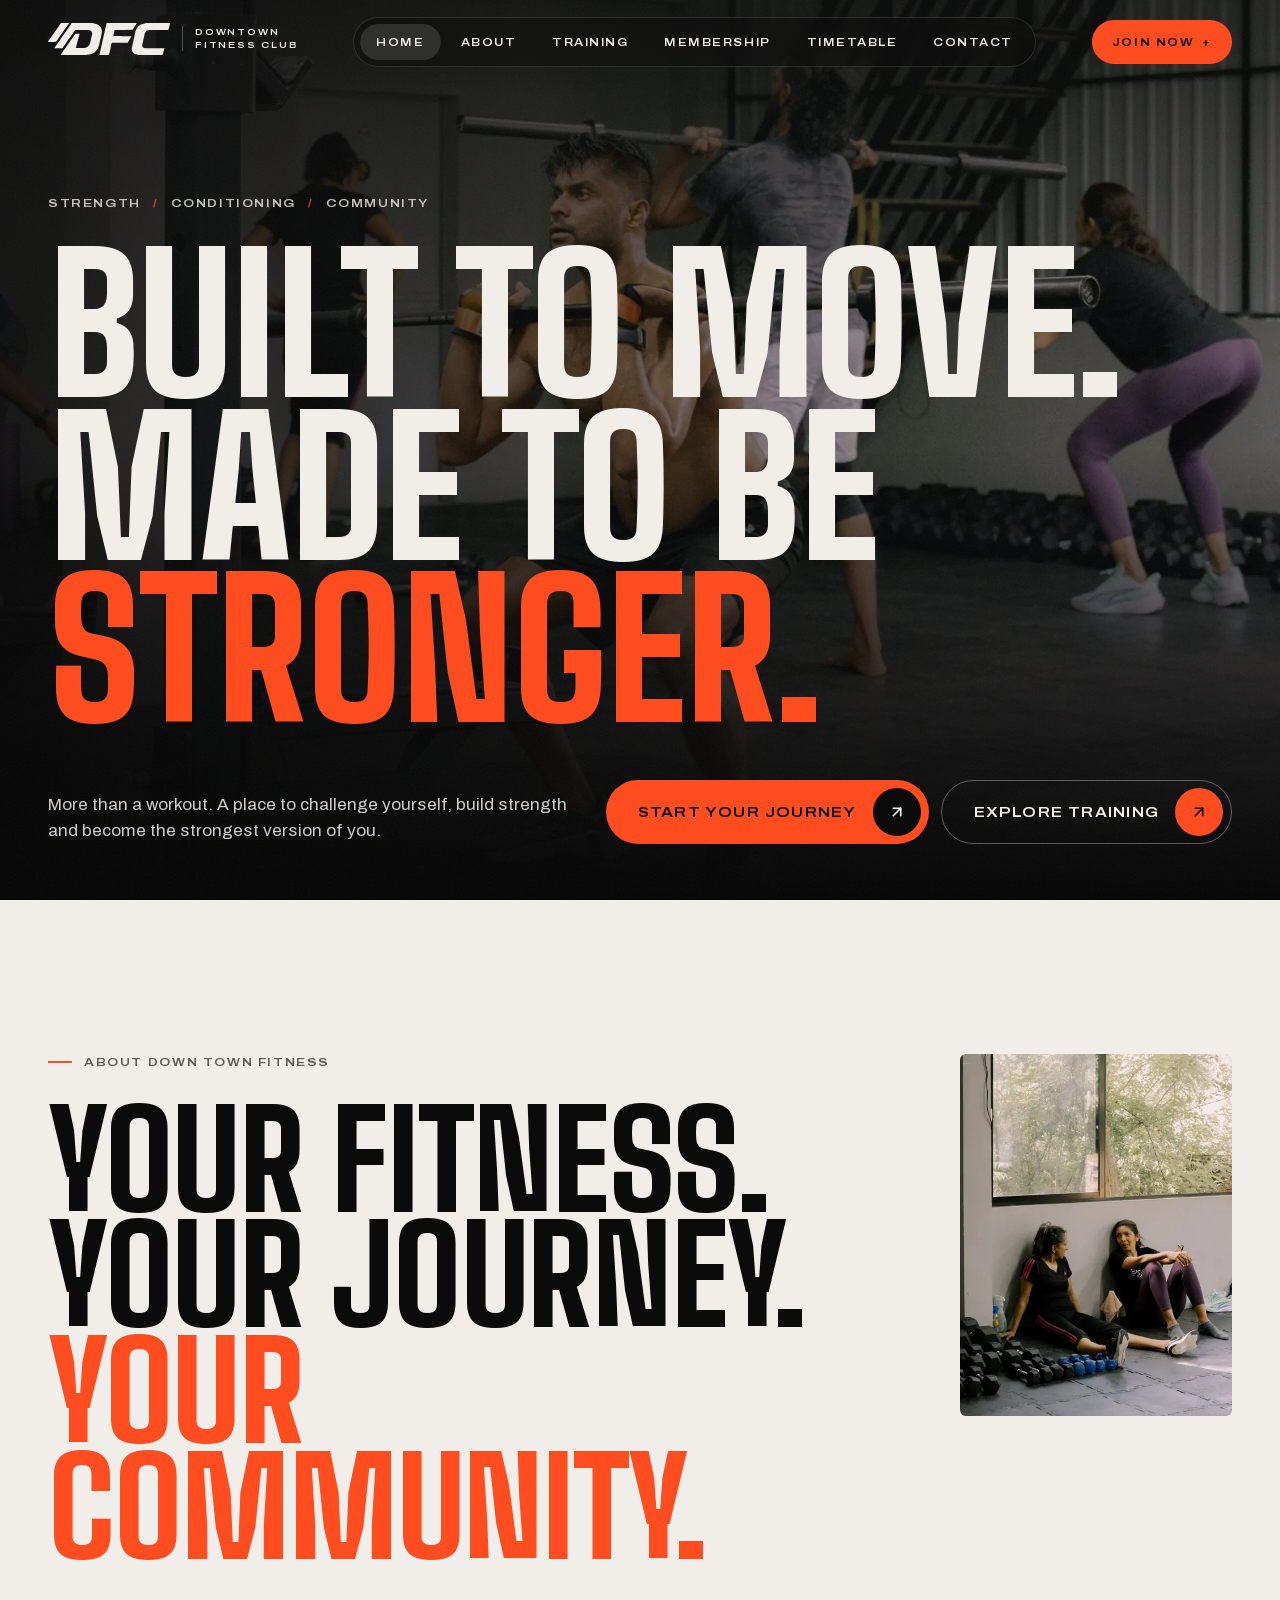
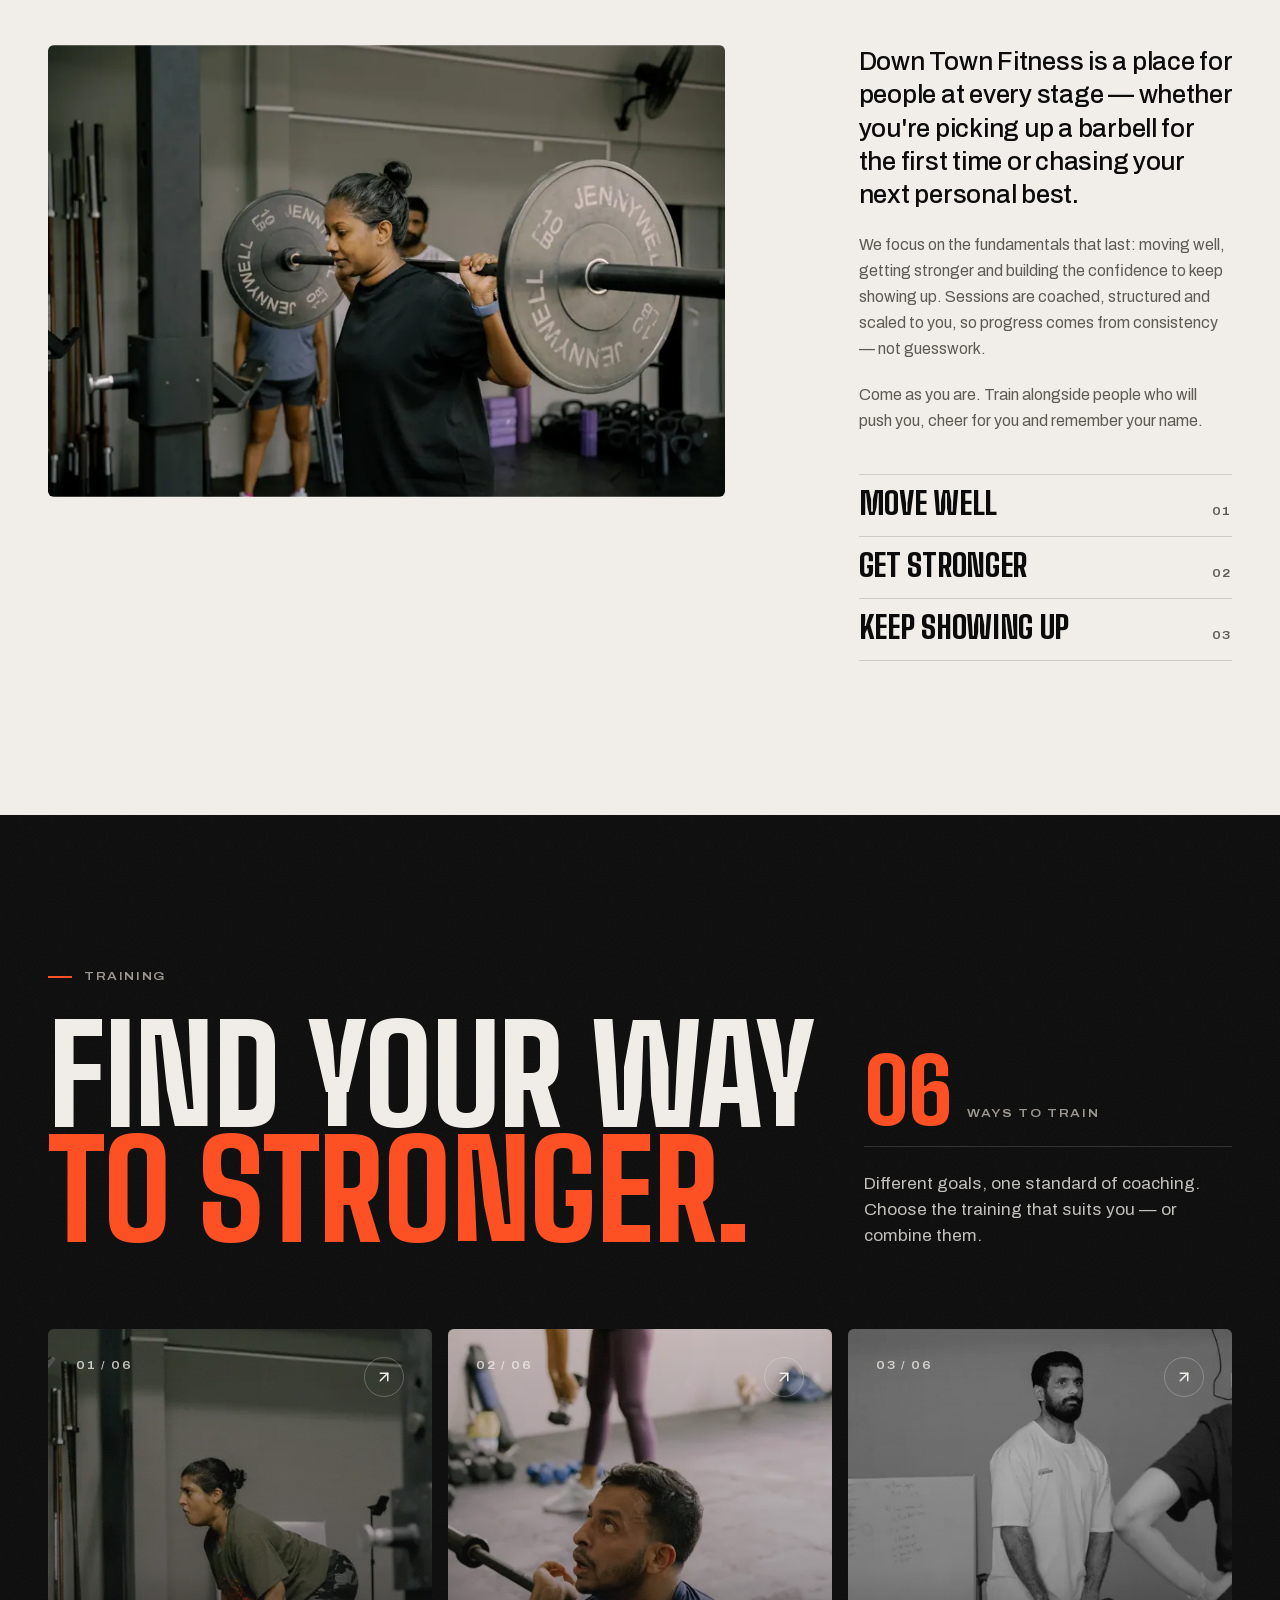
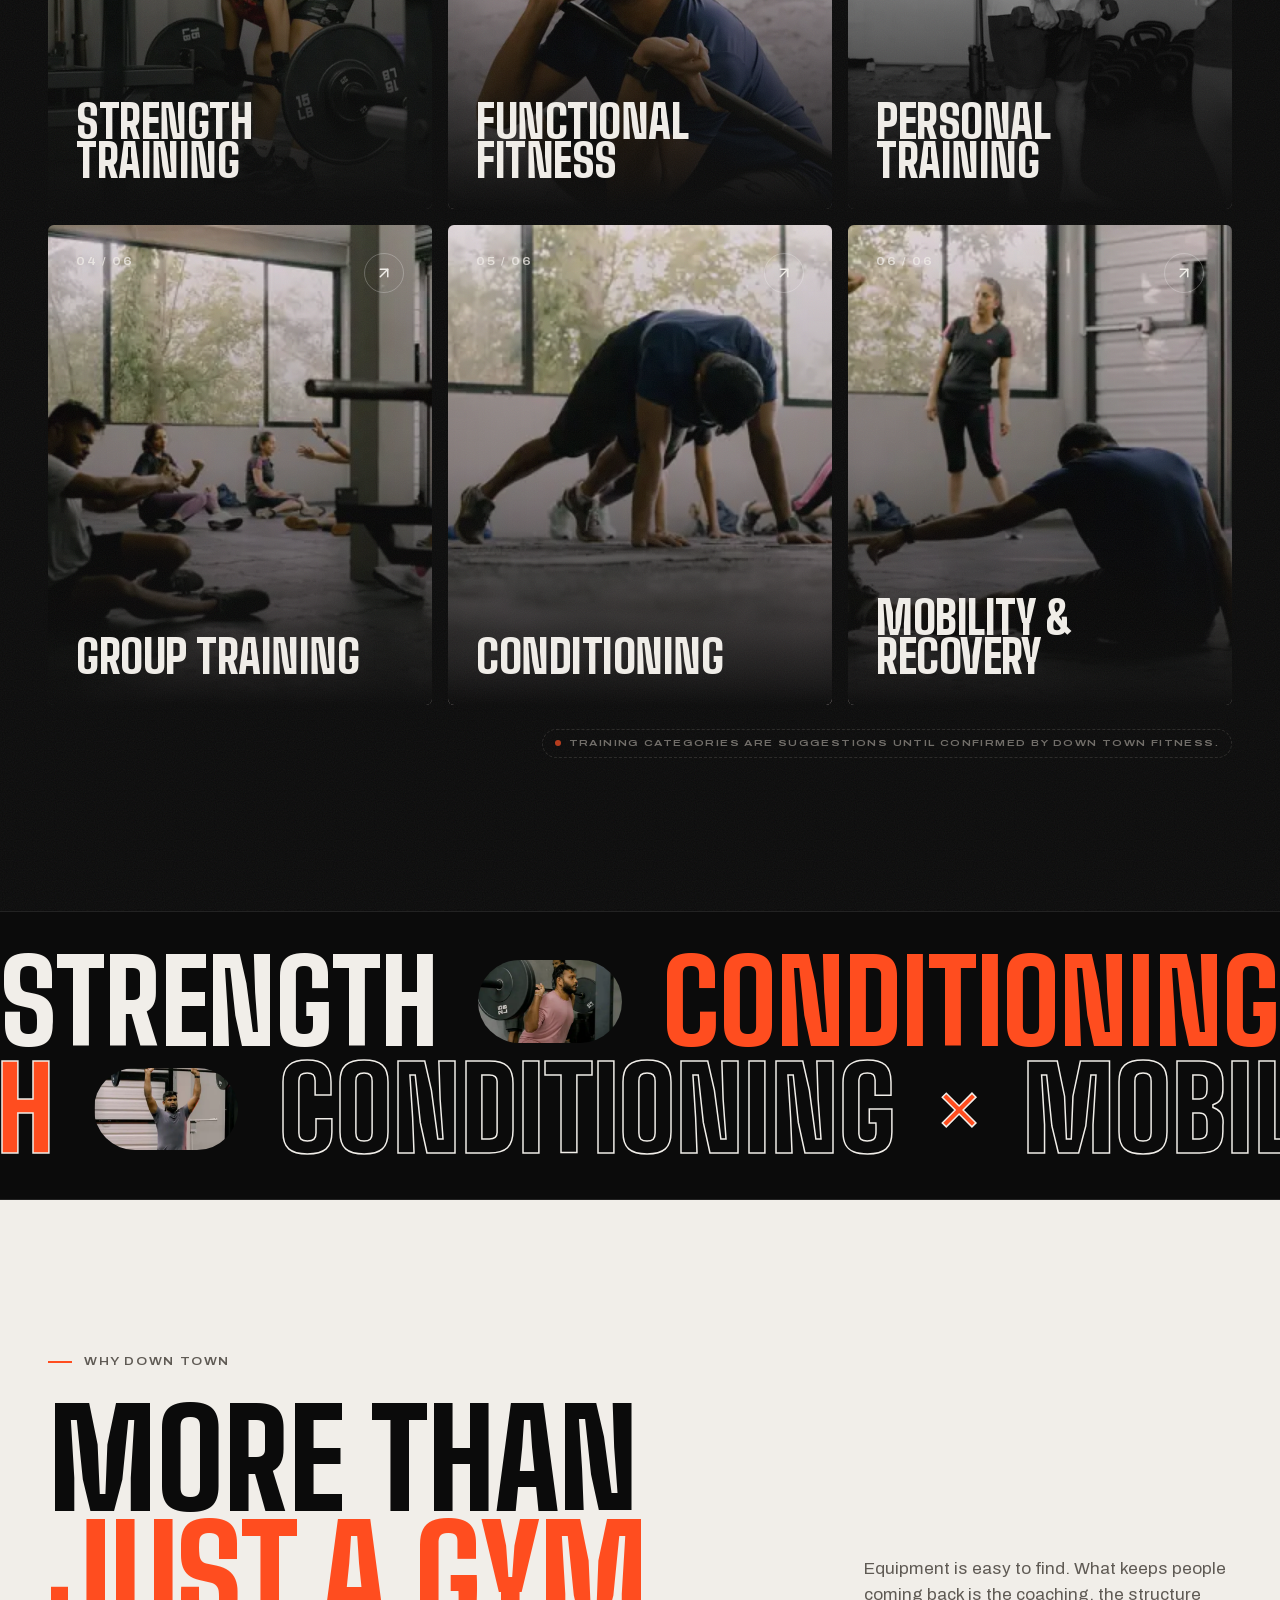
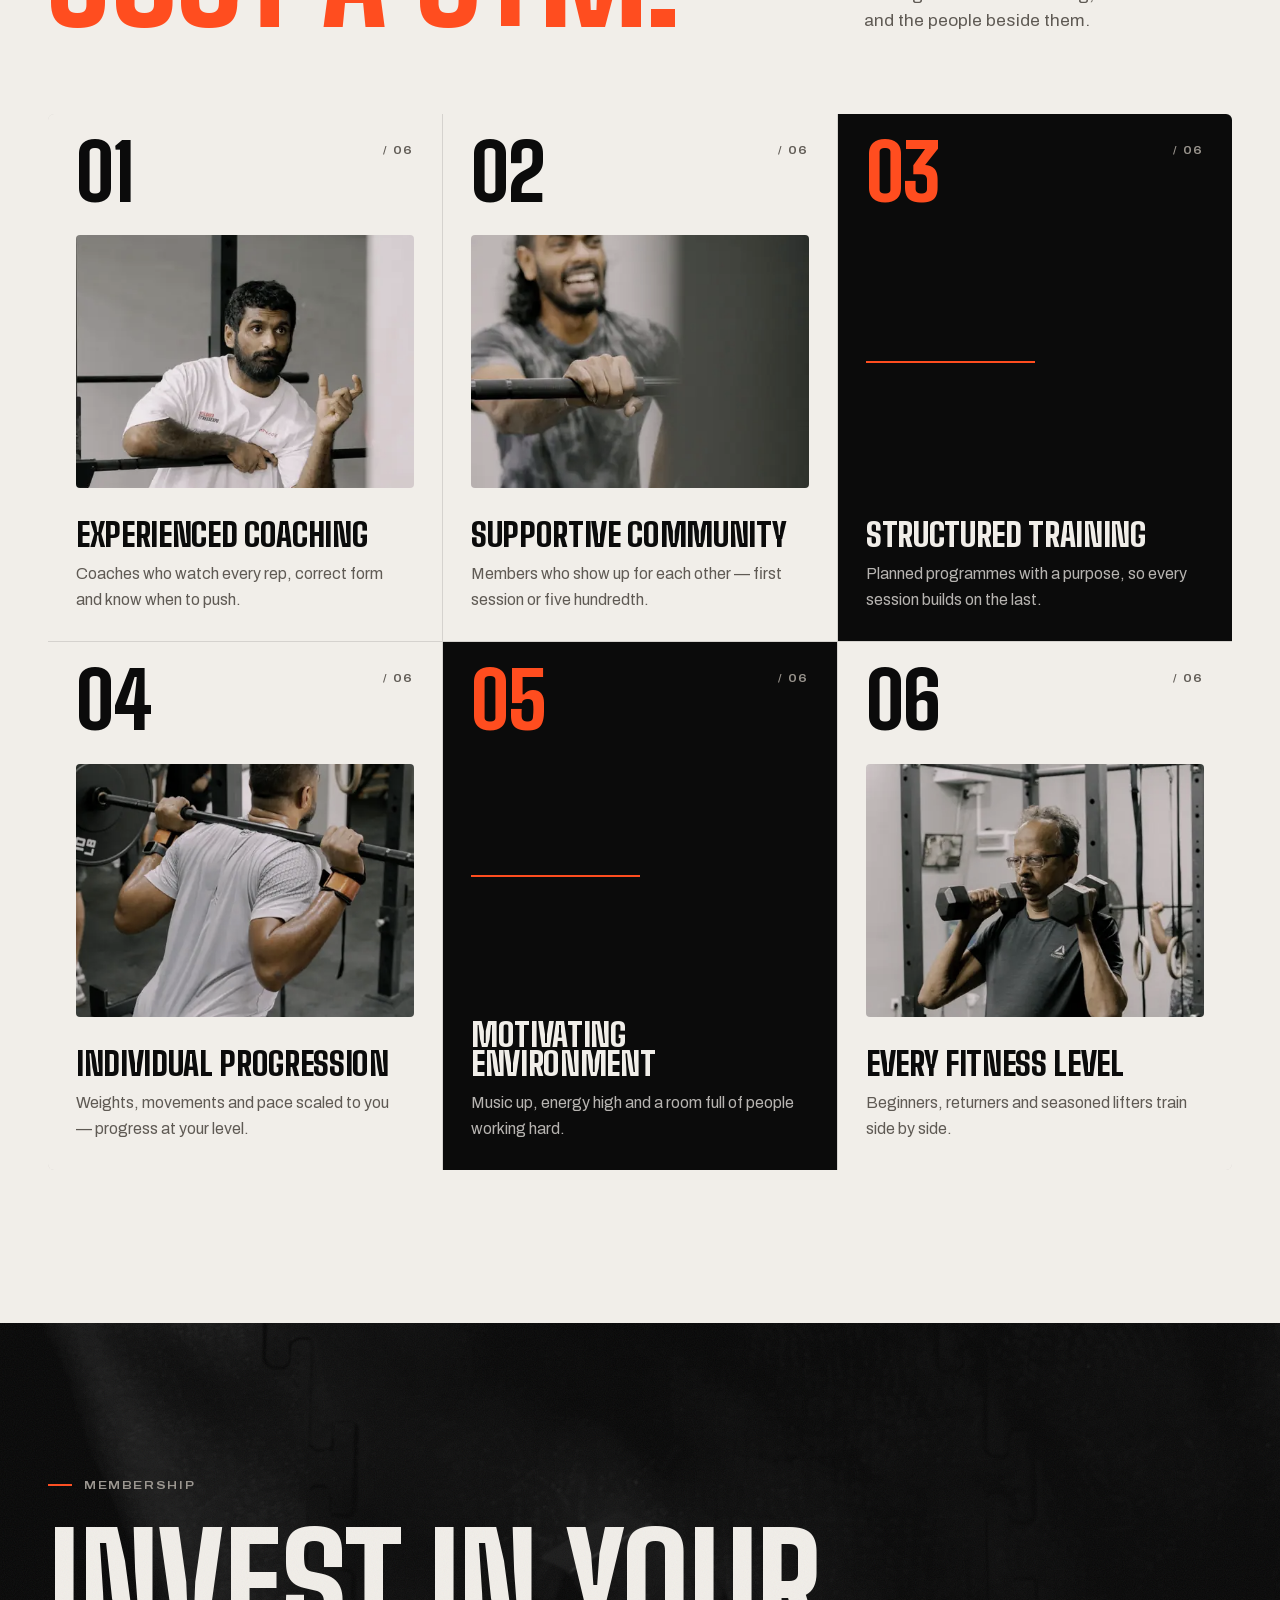
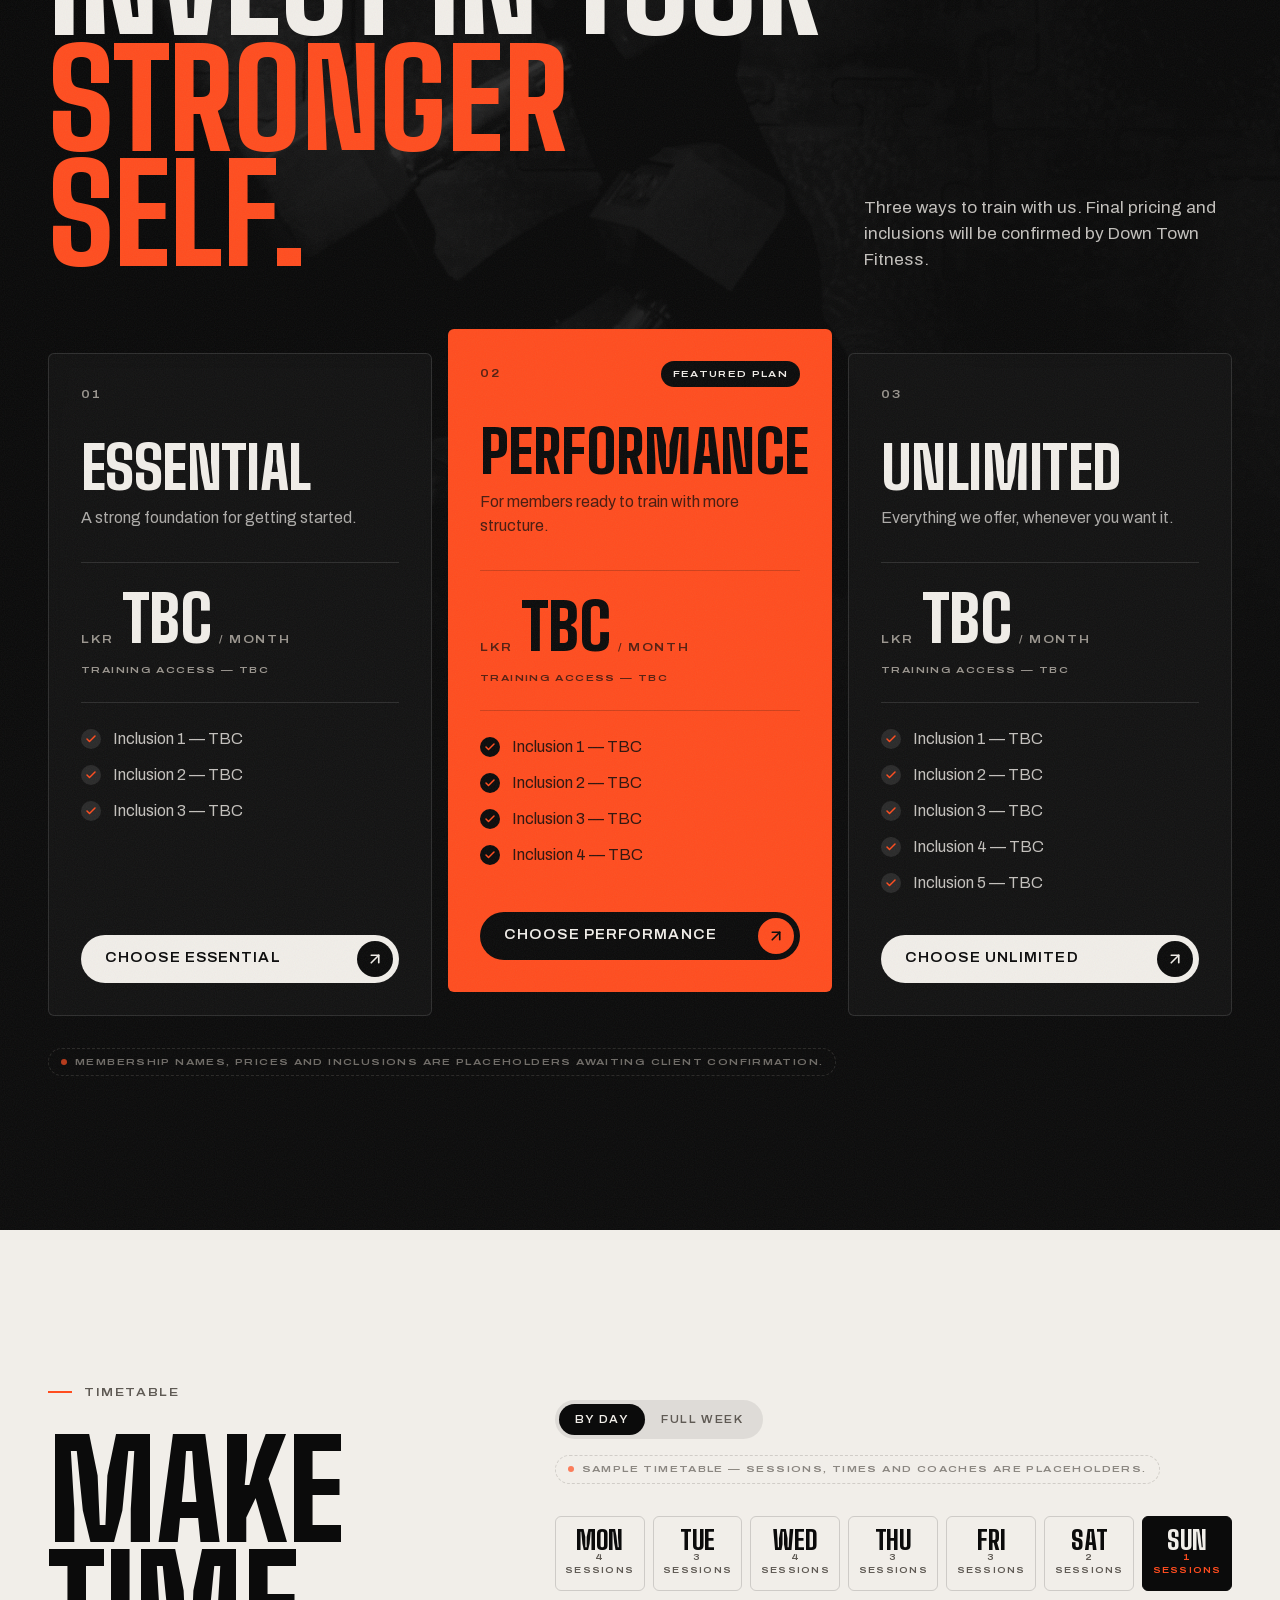
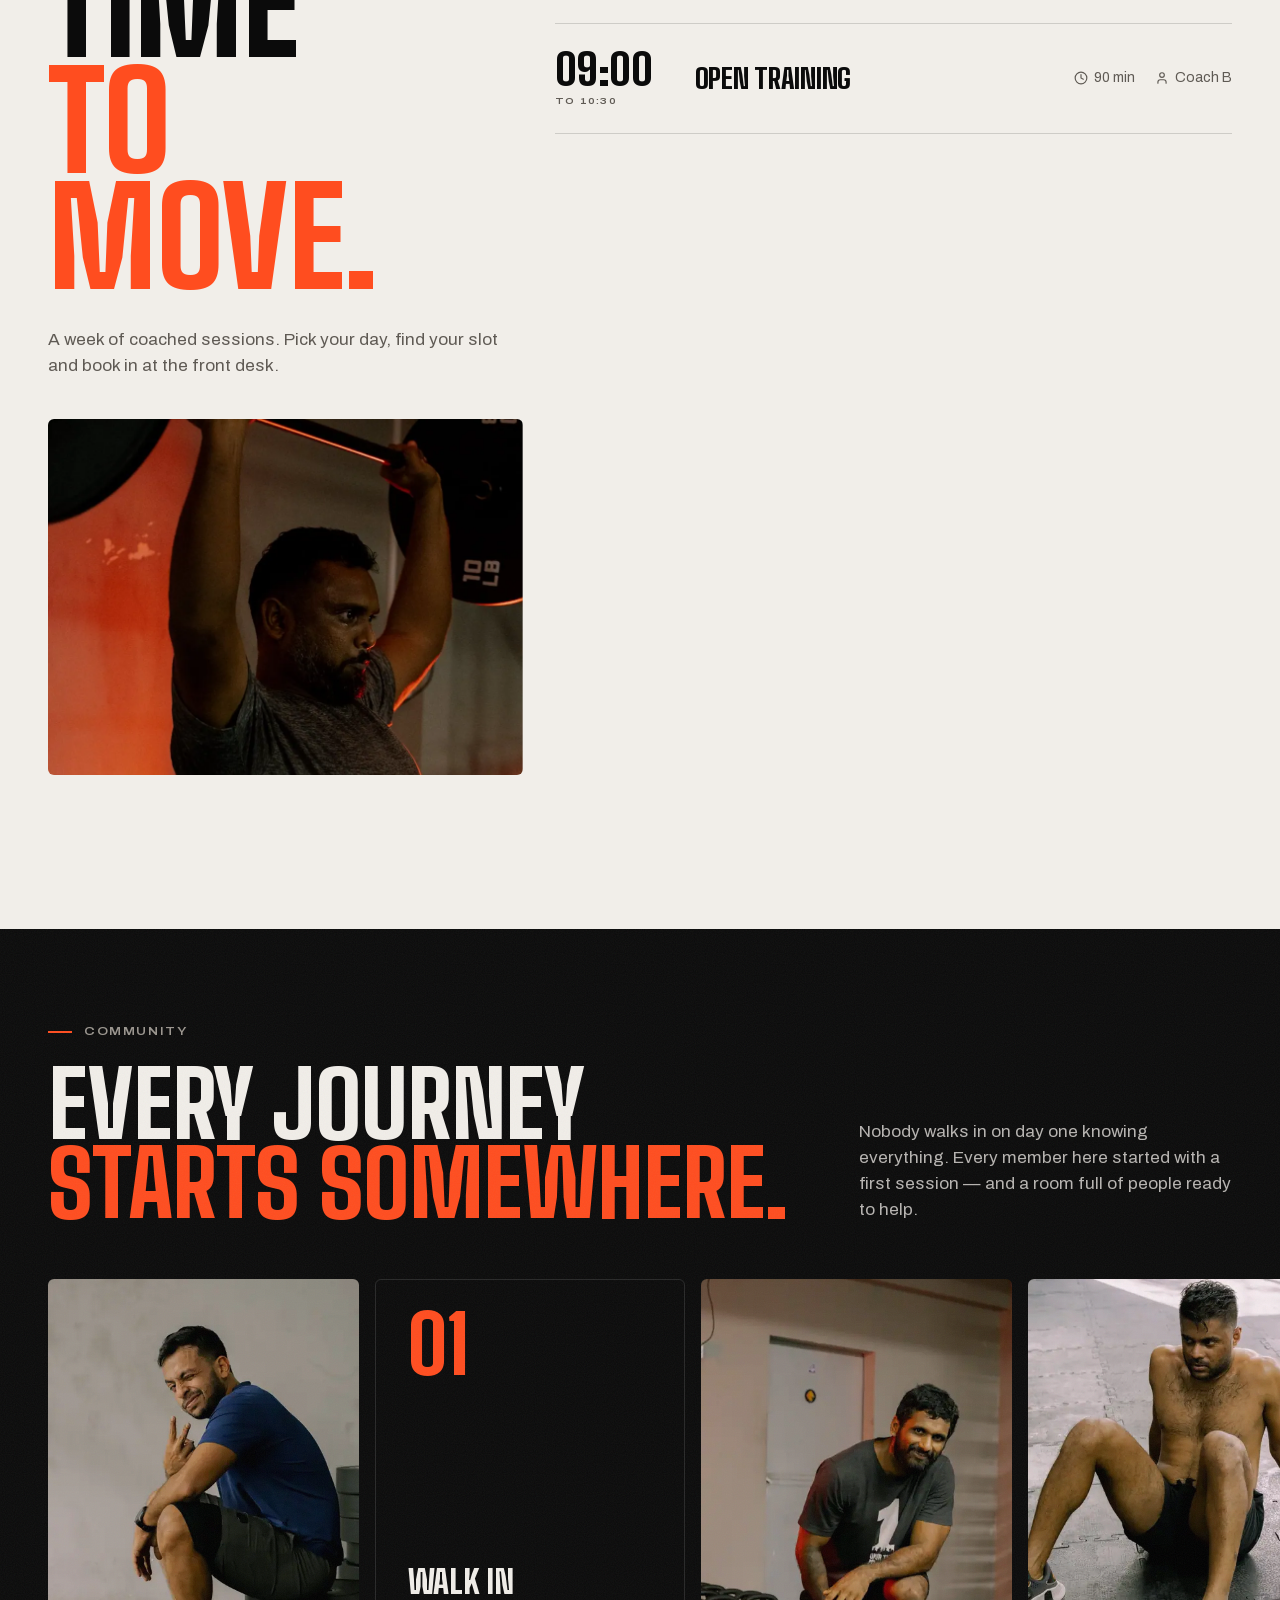
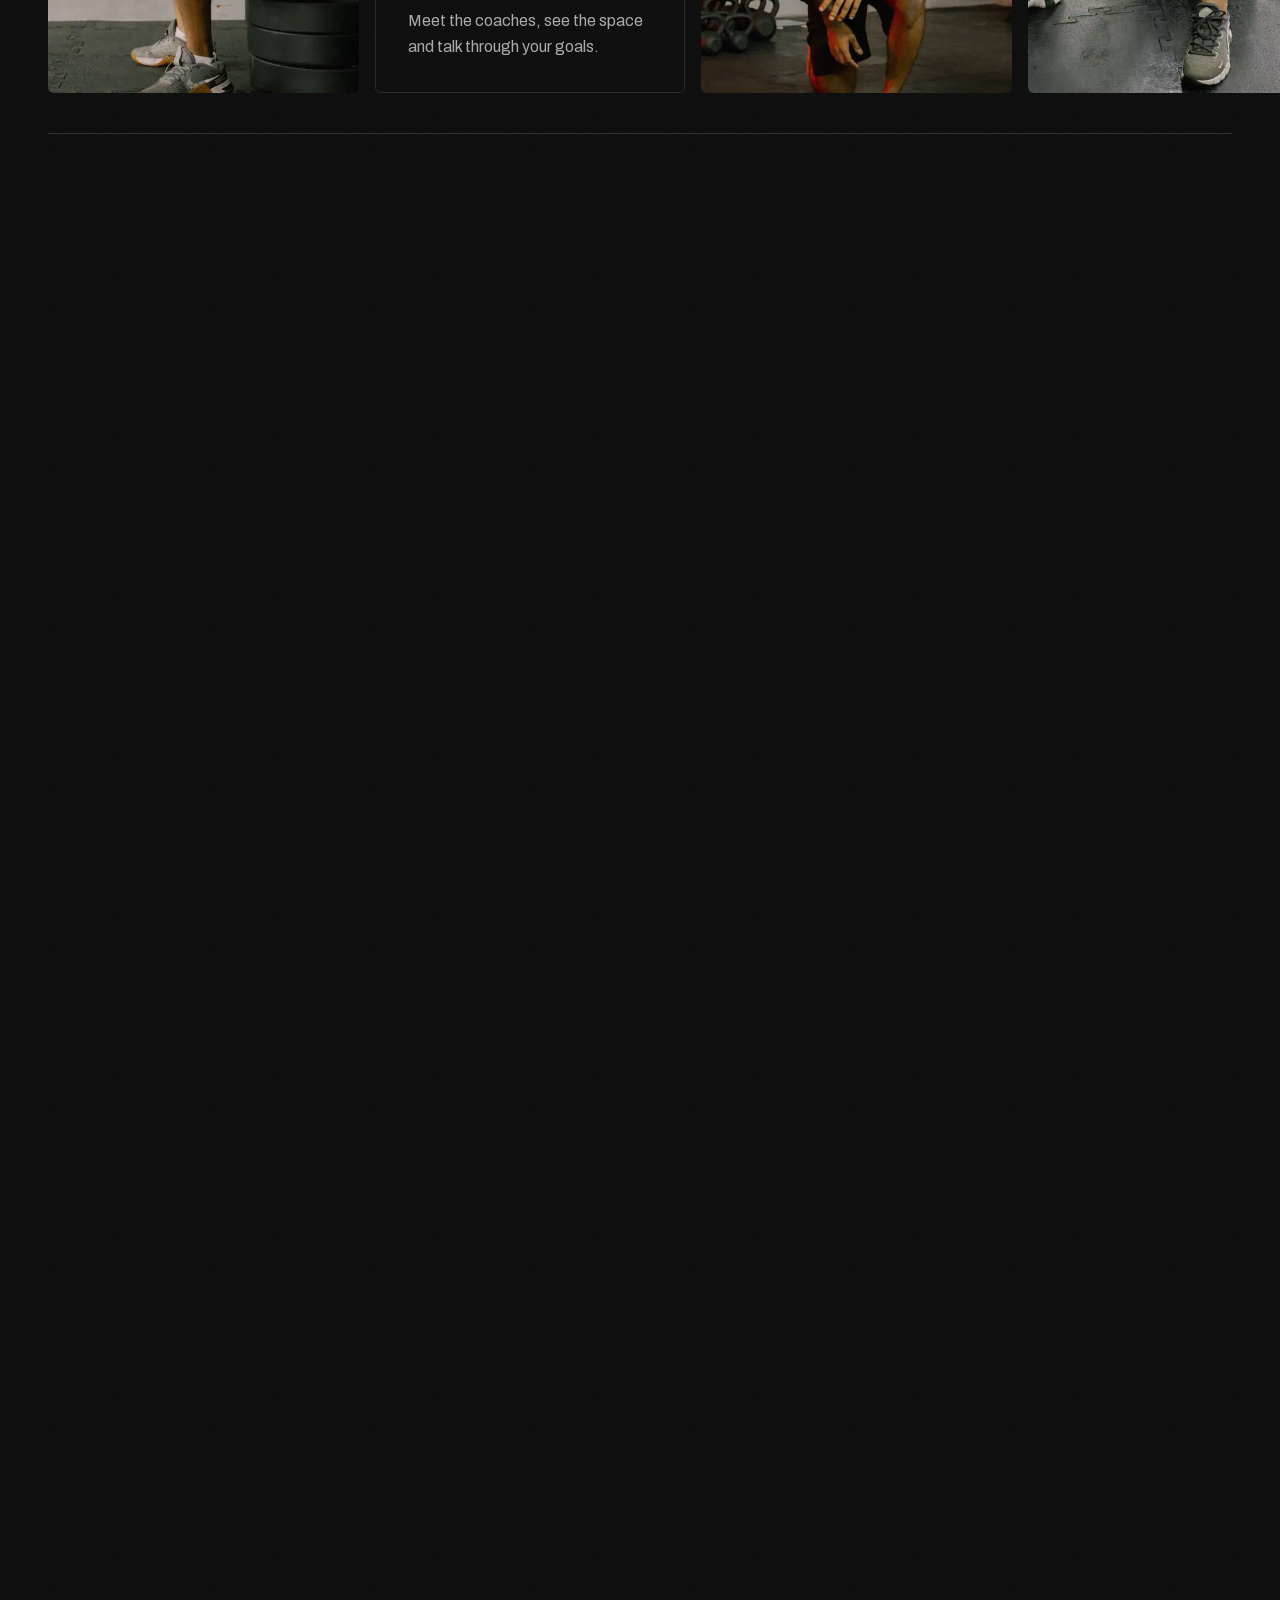
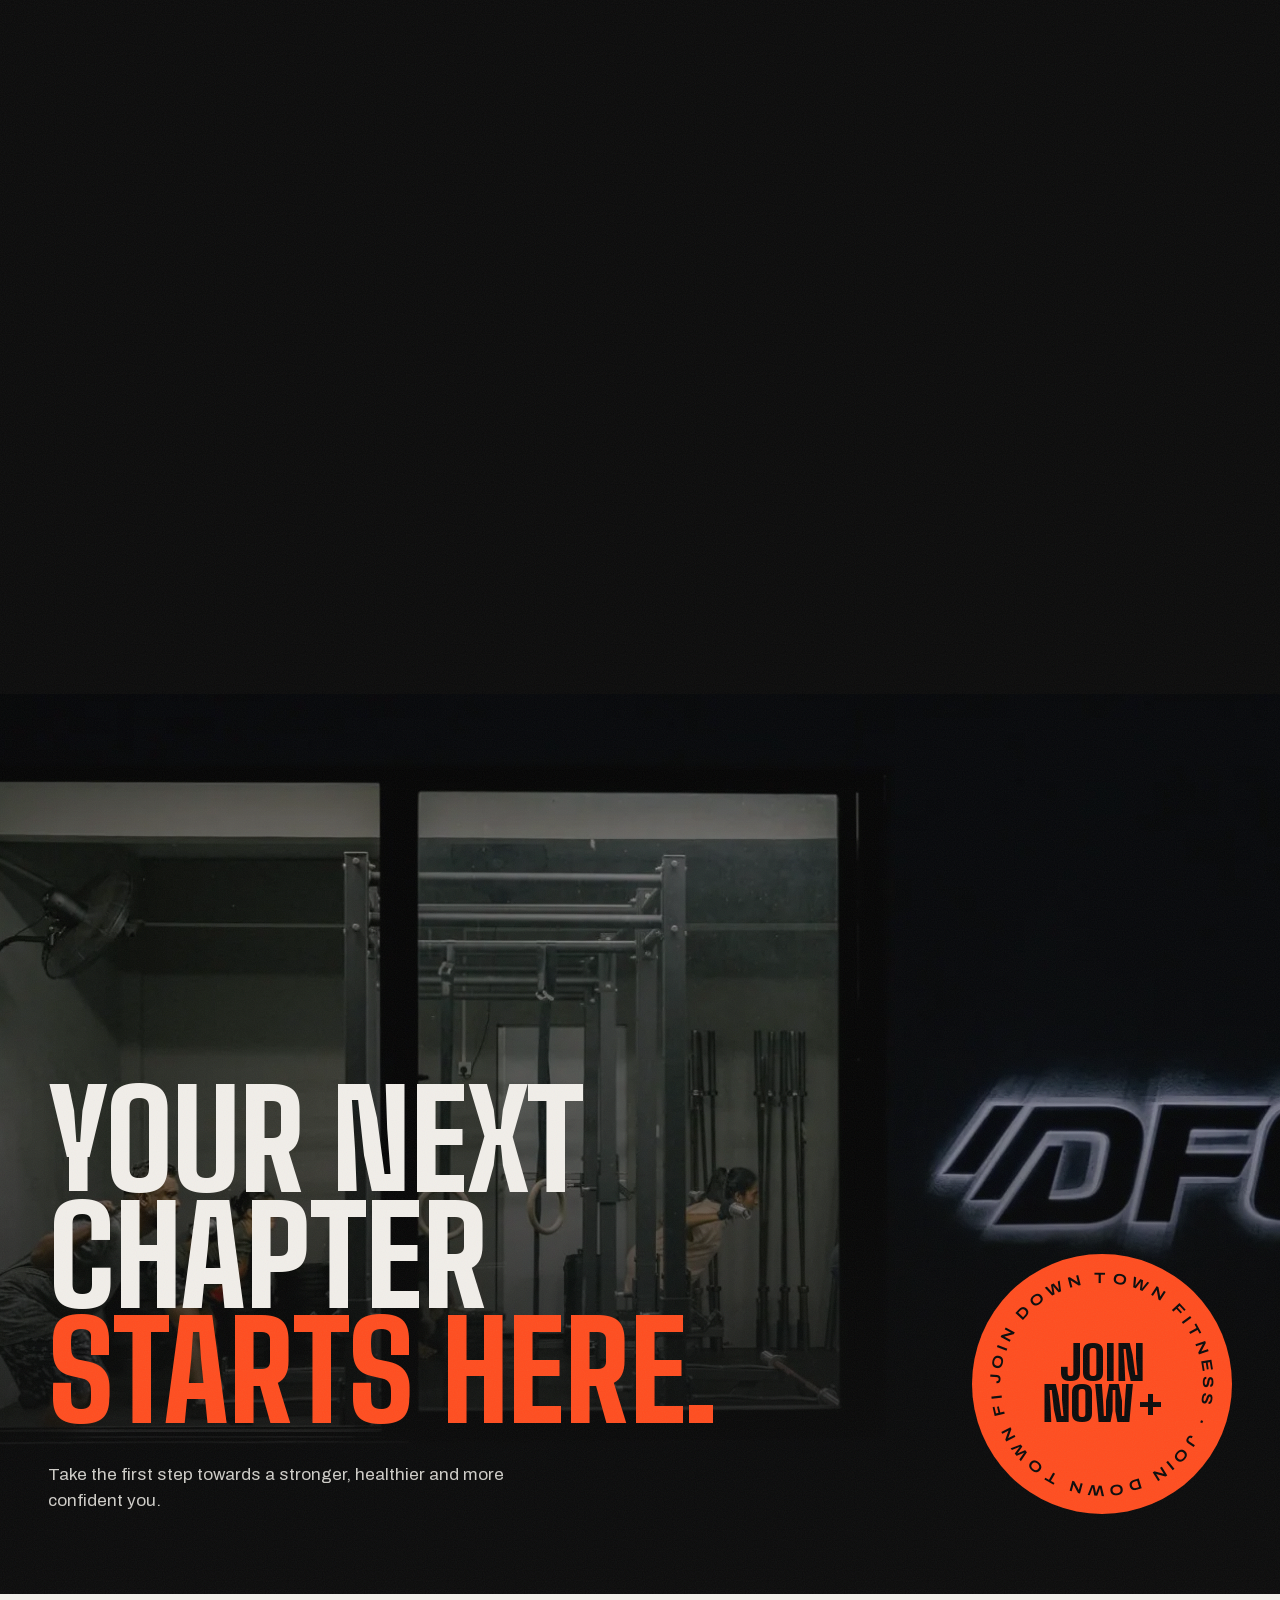
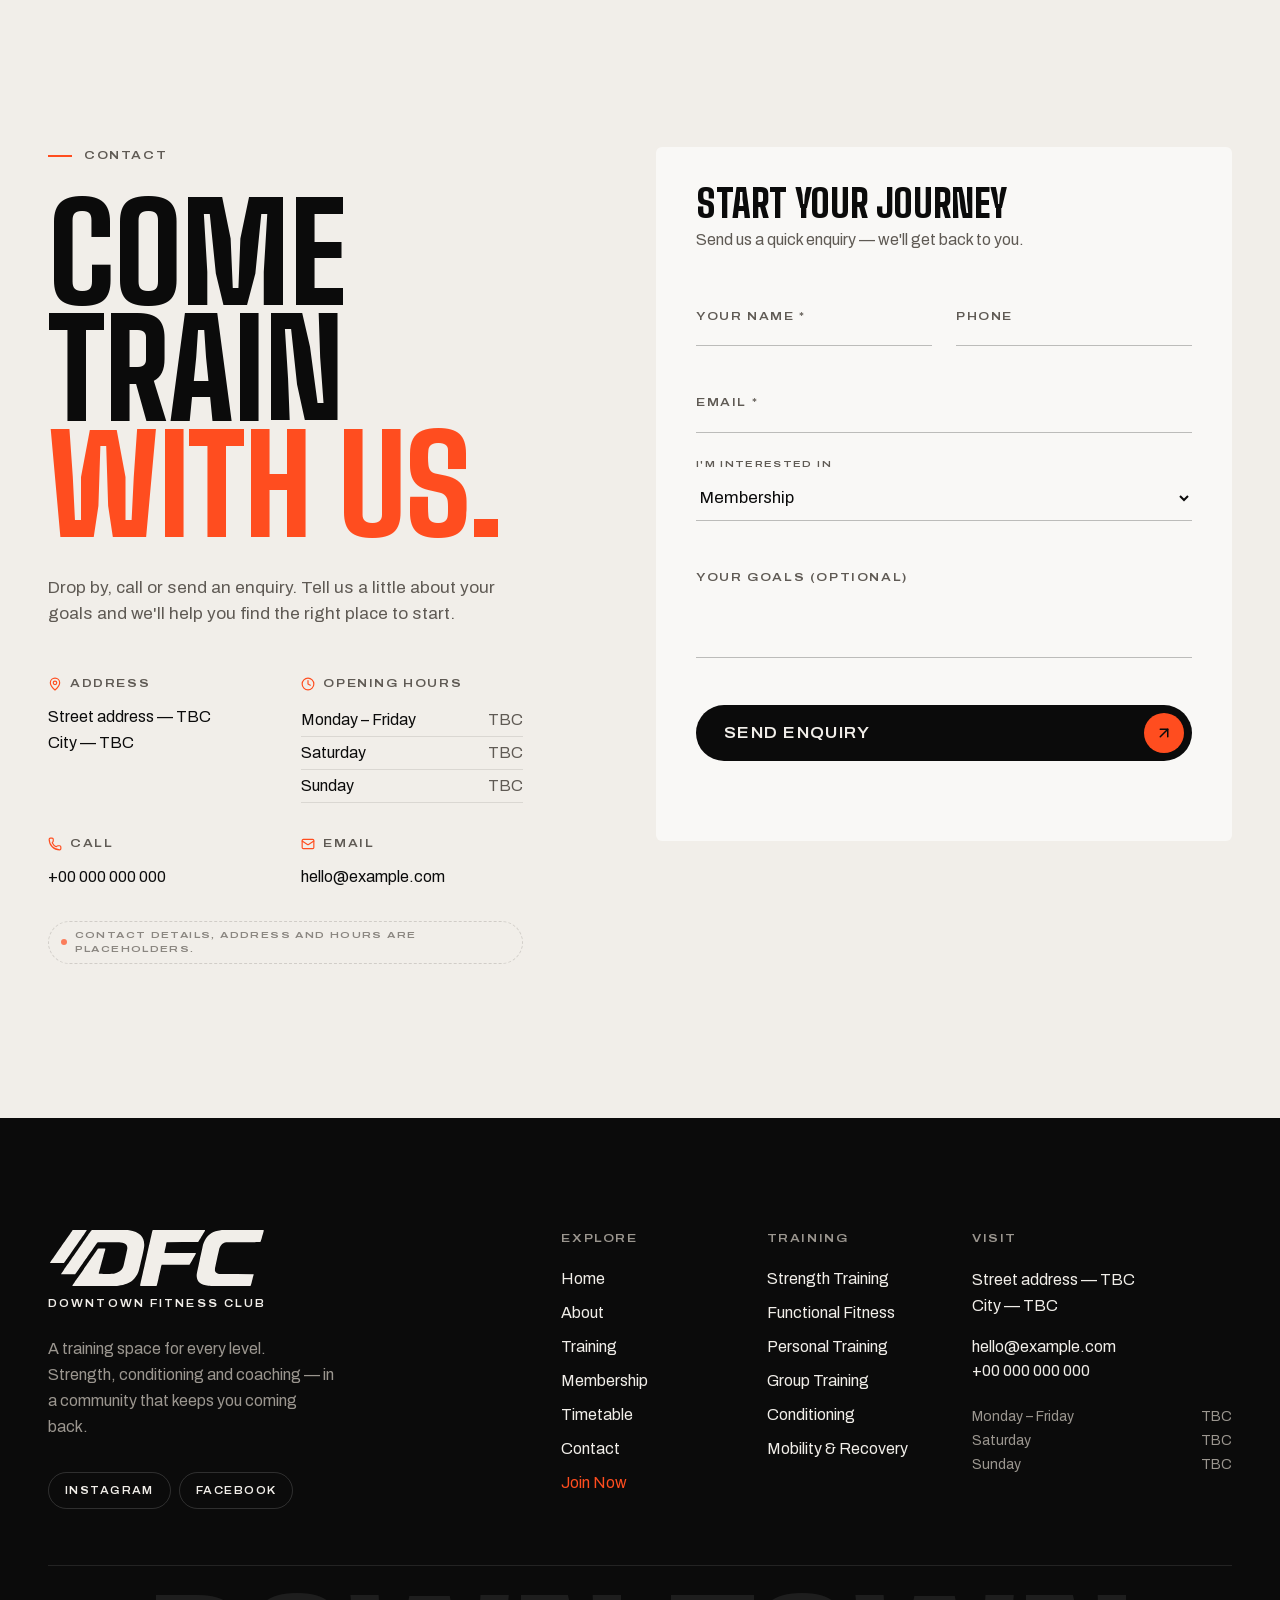
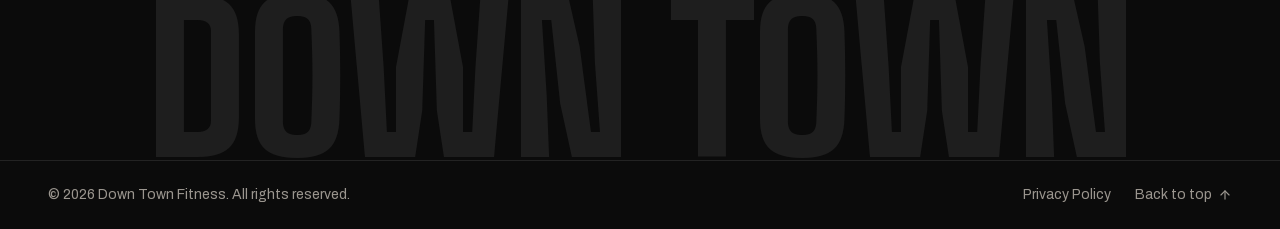
==== index.html @ c1d1251c "Downtown Fitness Club website preview (static export) Co-Authored-By: Claude Opus 5.5 <noreply@anthr" ====
<!DOCTYPE html><!--QbC3ZGEipO2thuRERO1RX--><html lang="en" class="__variable_7347c0 __variable_54c0d3"><head><meta charSet="utf-8"/><meta name="viewport" content="width=device-width, initial-scale=1"/><link rel="preload" href="/_next/static/media/c214ffb7f5362987-s.p.woff2" as="font" crossorigin="" type="font/woff2"/><link rel="preload" href="/_next/static/media/f39fb73de5e89135.p.woff2" as="font" crossorigin="" type="font/woff2"/><link rel="preload" as="image" imageSrcSet="/images/hero-overhead-red.w480.webp 480w, /images/hero-overhead-red.w960.webp 960w, /images/hero-overhead-red.w1600.webp 1600w" imageSizes="100vw"/><link rel="preload" as="image" imageSrcSet="/images/hero-group-squat.w480.webp 480w, /images/hero-group-squat.w960.webp 960w, /images/hero-group-squat.w1600.webp 1600w" imageSizes="100vw"/><link rel="preload" as="image" imageSrcSet="/images/intro-recovery.w480.webp 240w, /images/intro-recovery.w480.webp 480w, /images/intro-recovery.w960.webp 960w, /images/intro-recovery.w1600.webp 1600w" imageSizes="22vw"/><link rel="stylesheet" href="/_next/static/css/16d25912baa9da85.css" data-precedence="next"/><link rel="preload" as="script" fetchPriority="low" href="/_next/static/chunks/webpack-569fa320489b206b.js"/><script src="/_next/static/chunks/4bd1b696-c023c6e3521b1417.js" async=""></script><script src="/_next/static/chunks/255-1f92380adbc6ec99.js" async=""></script><script src="/_next/static/chunks/main-app-9796dcdf14ed27b8.js" async=""></script><script src="/_next/static/chunks/app/layout-2d9bdec191702efd.js" async=""></script><script src="/_next/static/chunks/859-c0858b25482eb097.js" async=""></script><script src="/_next/static/chunks/app/page-77580b5f9424cbd1.js" async=""></script><meta name="next-size-adjust" content=""/><meta name="theme-color" content="#0b0b0b"/><meta name="color-scheme" content="dark"/><title>Down Town Fitness — Strength, Functional Fitness &amp; Coaching</title><meta name="description" content="Down Town Fitness is a training space for every level — strength training, functional fitness, conditioning and coaching in a supportive community."/><meta name="robots" content="noindex, nofollow"/><meta property="og:title" content="Down Town Fitness — Built to move. Made to be stronger."/><meta property="og:description" content="Down Town Fitness is a training space for every level — strength training, functional fitness, conditioning and coaching in a supportive community."/><meta property="og:site_name" content="Down Town Fitness"/><meta property="og:image" content="https://example.com/images/hero-group-squat.jpg"/><meta property="og:image:width" content="1620"/><meta property="og:image:height" content="1080"/><meta property="og:image:alt" content="Members training front squats together on the gym floor"/><meta property="og:type" content="website"/><meta name="twitter:card" content="summary_large_image"/><meta name="twitter:title" content="Down Town Fitness — Built to move. Made to be stronger."/><meta name="twitter:description" content="Down Town Fitness is a training space for every level — strength training, functional fitness, conditioning and coaching in a supportive community."/><meta name="twitter:image" content="https://example.com/images/hero-group-squat.jpg"/><meta name="twitter:image:width" content="1620"/><meta name="twitter:image:height" content="1080"/><meta name="twitter:image:alt" content="Members training front squats together on the gym floor"/><link rel="icon" href="/icon.svg?678000c1a37439f6" type="image/svg+xml" sizes="any"/><script src="/_next/static/chunks/polyfills-42372ed130431b0a.js" noModule=""></script></head><body><div hidden=""><!--$--><!--/$--></div><a href="#main" class="sr-only focus:not-sr-only focus:fixed focus:left-4 focus:top-4 focus:z-[100] focus:rounded-full focus:bg-ember focus:px-4 focus:py-2 focus:text-ink">Skip to content</a><header class="fixed inset-x-0 top-0 z-50"><div class="transition-[background-color,backdrop-filter,border-color] duration-500 border-b border-transparent bg-transparent"><div class="container-x flex h-[72px] items-center justify-between gap-6 md:h-[84px]"><a href="#top" class="relative z-10 text-bone" aria-label="Down Town Fitness — home"><span class="inline-flex items-center gap-3 "><svg viewBox="28.5 151.2 540.4 141.7" class="h-7 w-auto md:h-8" role="img" aria-label="DFC"><path d="M201.62,292.31C218.62,289.84 228.81,286.04 237.01,279.11C243.09,273.97 249.34,264.87 252.24,256.92C253.34,253.92 255.94,243.64 257.73,235.25C258.12,233.39 258.98,229.68 259.63,227.00C260.28,224.32 261.03,221.17 261.29,220.00C261.56,218.83 261.99,217.09 262.25,216.12C262.51,215.16 262.85,213.60 263.00,212.65C263.15,211.70 263.49,210.13 263.76,209.15C264.72,205.62 266.51,195.90 266.77,192.80C268.69,169.64 256.48,156.52 228.75,151.95L225.38,151.39L179.91,151.31C141.19,151.25 134.36,151.29 133.91,151.58C133.61,151.78 132.42,153.31 131.25,154.99C130.08,156.67 128.61,158.73 127.99,159.58C127.36,160.43 125.85,162.59 124.64,164.38C123.42,166.16 121.96,168.24 121.39,169.00C120.82,169.76 119.49,171.67 118.42,173.25C117.36,174.83 115.54,177.47 114.38,179.12C113.23,180.78 111.55,183.19 110.64,184.50C109.74,185.81 108.51,187.56 107.91,188.40C107.31,189.24 106.08,190.98 105.19,192.28C104.30,193.57 101.96,196.93 99.99,199.75C98.02,202.57 95.78,205.79 95.02,206.91C92.78,210.18 89.30,215.18 87.38,217.88C86.39,219.25 84.14,222.46 82.37,225.00C79.12,229.67 76.63,233.23 72.75,238.74C71.58,240.40 70.40,242.12 70.12,242.58C69.67,243.32 68.63,244.80 62.98,252.74C59.58,257.53 56.50,262.11 56.50,262.40C56.50,262.56 56.64,262.80 56.81,262.95C57.26,263.31 90.64,263.64 91.54,263.29C92.46,262.93 92.99,262.32 95.43,258.75C96.61,257.03 99.34,253.09 101.50,250.00C103.65,246.91 106.58,242.69 108.00,240.62C109.42,238.56 111.34,235.81 112.25,234.50C113.17,233.19 115.59,229.71 117.63,226.75C119.67,223.79 121.84,220.70 122.44,219.88C123.38,218.60 126.57,214.08 129.85,209.38C130.33,208.69 131.49,207.04 132.43,205.71C133.36,204.37 134.69,202.48 135.38,201.50C136.06,200.52 137.36,198.67 138.25,197.40C139.14,196.13 141.08,193.35 142.56,191.23C147.36,184.35 148.79,182.47 149.42,182.23C150.23,181.92 199.42,181.94 203.43,182.25C209.02,182.68 216.00,184.48 218.38,186.09C222.53,188.91 224.45,192.71 224.18,197.63C224.04,200.23 221.87,210.68 219.74,219.00C219.23,221.01 218.69,223.45 217.61,228.62C217.24,230.41 216.56,233.37 216.09,235.20C215.63,237.03 215.25,238.75 215.25,239.02C215.25,239.86 213.24,245.77 212.37,247.50C208.85,254.50 200.78,259.65 190.12,261.69C187.49,262.19 153.37,262.47 152.48,261.99L151.93,261.70L152.08,260.16C152.16,259.32 152.46,257.95 152.75,257.12C153.04,256.30 153.44,254.89 153.65,254.00C154.00,252.45 154.93,249.10 156.52,243.62C156.92,242.25 157.35,240.62 157.49,240.00C157.62,239.38 157.91,238.37 158.12,237.75C158.34,237.13 158.75,235.58 159.03,234.29C159.31,233.01 159.70,231.49 159.91,230.92C160.36,229.64 162.19,223.14 162.62,221.25C162.80,220.49 163.11,219.43 163.31,218.88C163.51,218.32 163.76,217.43 163.85,216.88C164.04,215.82 165.56,210.25 166.75,206.25C168.61,200.02 168.83,198.86 168.22,198.48C167.70,198.15 151.24,198.19 150.28,198.53C149.47,198.81 149.53,198.73 140.83,211.38C138.31,215.04 134.84,220.03 131.99,224.09C129.56,227.54 121.84,238.65 118.27,243.85C116.95,245.76 115.14,248.38 114.25,249.67C108.99,257.26 104.42,263.82 100.87,268.88C98.66,272.04 96.18,275.58 95.37,276.75C94.56,277.92 92.49,280.90 90.77,283.38C86.37,289.72 85.00,291.76 85.00,291.95C85.01,292.26 85.37,292.67 85.75,292.82C85.96,292.90 111.27,292.94 142.00,292.91L197.88,292.85L201.62,292.31ZM298.16,292.63C298.77,292.21 300.87,283.85 303.39,271.88C303.88,269.54 304.61,266.33 305.00,264.74C305.40,263.16 306.24,259.39 306.87,256.37C307.49,253.35 308.22,250.09 308.48,249.12C308.74,248.16 309.03,246.87 309.12,246.25C309.38,244.49 310.71,239.72 311.08,239.19C311.11,239.16 326.89,239.07 346.16,239.00L381.20,238.88L381.74,238.38C382.35,237.83 384.20,234.74 388.63,226.88C390.25,223.99 392.48,220.05 393.58,218.12C398.00,210.39 397.96,210.49 397.37,209.90L396.96,209.50L358.25,209.50C334.61,209.50 319.29,209.41 318.91,209.26C317.95,208.90 317.92,208.27 318.72,204.83C319.13,203.07 319.53,201.23 319.63,200.75C319.72,200.27 320.12,198.53 320.51,196.88C320.90,195.22 321.52,192.22 321.87,190.20C322.78,184.97 323.24,183.06 323.76,182.43L324.21,181.88L363.58,181.75L402.96,181.62L403.56,181.06C403.89,180.75 404.71,179.51 405.37,178.31C406.04,177.11 406.82,175.79 407.12,175.38C407.42,174.96 408.73,172.82 410.05,170.62C412.18,167.05 415.19,162.08 419.30,155.38C420.91,152.74 421.15,152.11 420.74,151.61C420.48,151.30 411.85,151.25 354.55,151.25L288.66,151.25L288.22,151.65C287.95,151.90 287.57,153.01 287.25,154.47C286.97,155.79 286.51,157.72 286.24,158.75C285.97,159.78 285.53,161.69 285.27,163.00C285.00,164.31 284.61,166.05 284.40,166.88C284.06,168.21 282.50,175.22 281.61,179.44C281.42,180.30 281.05,181.82 280.78,182.81C280.51,183.81 280.17,185.39 280.01,186.32C279.86,187.25 279.62,188.32 279.47,188.69C279.33,189.07 278.83,191.23 278.36,193.50C277.90,195.77 277.13,199.31 276.65,201.38C276.17,203.44 275.60,205.91 275.38,206.88C275.16,207.84 274.70,209.81 274.36,211.25C274.03,212.69 273.47,215.22 273.13,216.88C272.20,221.34 271.11,226.15 269.02,235.00C268.61,236.72 268.21,238.57 268.13,239.12C268.05,239.68 267.71,241.31 267.37,242.75C265.06,252.70 264.43,255.37 263.97,257.25C263.68,258.42 263.30,260.22 263.12,261.25C262.94,262.28 262.56,264.08 262.29,265.25C262.01,266.42 261.33,269.29 260.79,271.62C260.25,273.96 259.40,277.57 258.90,279.65C258.41,281.72 258.00,283.64 258.00,283.90C258.00,284.17 257.66,285.79 257.24,287.51C256.35,291.16 256.35,292.22 257.25,292.68C258.25,293.18 297.44,293.14 298.16,292.63ZM536.10,292.25C536.70,291.63 538.16,286.75 539.48,280.88C539.76,279.64 540.44,276.94 540.99,274.88C541.55,272.81 542.38,269.66 542.85,267.88C543.33,266.09 543.78,264.45 543.86,264.24C543.94,264.03 543.85,263.64 543.65,263.37L543.29,262.88L499.83,262.75L456.38,262.62L453.89,261.94C450.10,260.89 448.09,259.36 446.73,256.44L445.88,254.62L445.90,251.25C445.92,248.69 446.06,247.33 446.48,245.62C446.78,244.39 447.19,242.47 447.40,241.38C447.60,240.28 447.95,238.76 448.16,238.00C448.56,236.60 449.11,234.06 450.62,226.75C451.64,221.82 453.15,215.07 455.03,207.02C455.31,205.86 455.69,203.97 455.89,202.83C456.87,197.23 460.35,190.59 464.22,186.94C466.86,184.45 469.08,183.49 474.62,182.44L477.62,181.88L518.62,181.96C547.02,182.02 559.83,181.97 560.30,181.79C561.48,181.33 561.91,180.16 564.84,169.50C565.31,167.78 566.29,164.41 567.01,162.00C569.78,152.69 569.86,152.25 568.91,151.63C568.38,151.28 562.84,151.25 515.72,151.32L463.12,151.40L460.25,151.84C441.28,154.70 430.75,160.72 422.65,173.33C419.32,178.52 415.71,187.48 414.86,192.62C414.77,193.18 414.49,194.49 414.23,195.54C413.96,196.59 413.48,198.78 413.14,200.41C412.81,202.04 412.19,204.95 411.77,206.88C411.34,208.80 410.71,211.78 410.36,213.50C409.78,216.37 409.32,218.47 407.25,227.62C406.85,229.41 406.12,232.90 405.62,235.38C405.13,237.85 404.34,241.51 403.88,243.50C399.91,260.60 399.22,265.43 399.98,271.07C401.71,284.02 410.58,290.51 429.25,292.49C433.32,292.92 432.03,292.91 485.18,292.89L535.49,292.88L536.10,292.25ZM63.36,234.65C63.90,234.42 64.53,233.80 65.09,232.96C65.58,232.23 67.20,229.91 68.68,227.81C70.16,225.72 72.84,221.91 74.62,219.36C76.41,216.81 78.64,213.63 79.58,212.30C81.69,209.29 83.20,207.13 85.55,203.73C86.55,202.28 87.97,200.25 88.70,199.23C89.43,198.21 91.01,195.97 92.21,194.25C99.81,183.42 103.81,177.69 105.12,175.77C105.95,174.56 107.33,172.57 108.20,171.35C111.17,167.15 113.47,163.87 114.94,161.75C115.74,160.58 117.42,158.16 118.66,156.38C121.51,152.29 121.62,152.07 121.24,151.61C120.91,151.22 87.14,151.08 86.15,151.47C85.89,151.57 85.05,152.57 84.28,153.69C83.51,154.81 81.75,157.33 80.38,159.29C79.00,161.24 76.81,164.39 75.50,166.27C72.26,170.95 69.57,174.80 67.06,178.38C65.02,181.27 62.74,184.54 52.79,198.82C46.66,207.62 44.18,211.20 40.98,215.81C39.53,217.91 36.73,221.93 34.76,224.75C30.39,230.99 28.50,233.78 28.50,233.98C28.53,234.83 28.67,234.83 50.95,234.94C60.44,234.99 62.67,234.94 63.36,234.65Z" fill="currentColor" fill-rule="evenodd"></path></svg><span class="label hidden border-l border-current/30 pl-3 !text-[0.56rem] !leading-[1.35] !tracking-[0.2em] sm:block">Downtown<br/>Fitness Club</span></span></a><nav aria-label="Primary" class="hidden lg:block"><ul class="flex items-center gap-1 rounded-full border border-white/12 bg-ink/40 p-1.5 backdrop-blur-md"><li><a href="#top" aria-current="location" class="label group relative block overflow-hidden rounded-full px-4 py-2.5 !text-[0.68rem] text-bone"><span class="absolute inset-0 rounded-full bg-white/12"></span><span class="relative block transition-transform duration-500 ease-[cubic-bezier(.22,1,.36,1)] group-hover:-translate-y-[calc(100%+0.625rem)]">Home</span><span aria-hidden="true" class="absolute inset-x-4 top-full block text-ember transition-transform duration-500 ease-[cubic-bezier(.22,1,.36,1)] group-hover:-translate-y-[calc(100%+0.625rem)]">Home</span></a></li><li><a href="#about" class="label group relative block overflow-hidden rounded-full px-4 py-2.5 !text-[0.68rem] text-bone"><span class="relative block transition-transform duration-500 ease-[cubic-bezier(.22,1,.36,1)] group-hover:-translate-y-[calc(100%+0.625rem)]">About</span><span aria-hidden="true" class="absolute inset-x-4 top-full block text-ember transition-transform duration-500 ease-[cubic-bezier(.22,1,.36,1)] group-hover:-translate-y-[calc(100%+0.625rem)]">About</span></a></li><li><a href="#training" class="label group relative block overflow-hidden rounded-full px-4 py-2.5 !text-[0.68rem] text-bone"><span class="relative block transition-transform duration-500 ease-[cubic-bezier(.22,1,.36,1)] group-hover:-translate-y-[calc(100%+0.625rem)]">Training</span><span aria-hidden="true" class="absolute inset-x-4 top-full block text-ember transition-transform duration-500 ease-[cubic-bezier(.22,1,.36,1)] group-hover:-translate-y-[calc(100%+0.625rem)]">Training</span></a></li><li><a href="#membership" class="label group relative block overflow-hidden rounded-full px-4 py-2.5 !text-[0.68rem] text-bone"><span class="relative block transition-transform duration-500 ease-[cubic-bezier(.22,1,.36,1)] group-hover:-translate-y-[calc(100%+0.625rem)]">Membership</span><span aria-hidden="true" class="absolute inset-x-4 top-full block text-ember transition-transform duration-500 ease-[cubic-bezier(.22,1,.36,1)] group-hover:-translate-y-[calc(100%+0.625rem)]">Membership</span></a></li><li><a href="#timetable" class="label group relative block overflow-hidden rounded-full px-4 py-2.5 !text-[0.68rem] text-bone"><span class="relative block transition-transform duration-500 ease-[cubic-bezier(.22,1,.36,1)] group-hover:-translate-y-[calc(100%+0.625rem)]">Timetable</span><span aria-hidden="true" class="absolute inset-x-4 top-full block text-ember transition-transform duration-500 ease-[cubic-bezier(.22,1,.36,1)] group-hover:-translate-y-[calc(100%+0.625rem)]">Timetable</span></a></li><li><a href="#contact" class="label group relative block overflow-hidden rounded-full px-4 py-2.5 !text-[0.68rem] text-bone"><span class="relative block transition-transform duration-500 ease-[cubic-bezier(.22,1,.36,1)] group-hover:-translate-y-[calc(100%+0.625rem)]">Contact</span><span aria-hidden="true" class="absolute inset-x-4 top-full block text-ember transition-transform duration-500 ease-[cubic-bezier(.22,1,.36,1)] group-hover:-translate-y-[calc(100%+0.625rem)]">Contact</span></a></li></ul></nav><div class="relative z-10 flex items-center gap-2"><a href="#contact" class="label group relative inline-flex h-11 items-center gap-2 overflow-hidden rounded-full bg-ember px-5 !text-[0.7rem] text-ink transition-colors hover:bg-bone">Join Now<span class="inline-block transition-transform duration-300 group-hover:rotate-90" aria-hidden="true">+</span></a><button type="button" class="grid size-11 place-items-center rounded-full border border-white/15 text-bone lg:hidden" aria-label="Open menu" aria-expanded="false" aria-controls="mobile-menu"><span class="relative block h-3 w-5" aria-hidden="true"><span class="absolute left-0 h-[2px] w-5 bg-current transition-all duration-300 top-0"></span><span class="absolute left-0 h-[2px] w-5 bg-current transition-all duration-300 top-[10px]"></span></span></button></div></div></div></header><main id="main"><section id="top" class="grain relative h-[100svh] min-h-[620px] overflow-hidden bg-ink" aria-label="Introduction"><div class="absolute inset-0" style="transform:none"><div class="absolute inset-0" style="opacity:0;transform:scale(1.18)"><img alt="Athlete pressing dumbbells overhead under red light" decoding="async" data-nimg="fill" class="object-cover md:hidden" style="position:absolute;height:100%;width:100%;left:0;top:0;right:0;bottom:0;object-position:50% 30%;color:transparent" sizes="100vw" srcSet="/images/hero-overhead-red.w480.webp 480w, /images/hero-overhead-red.w960.webp 960w, /images/hero-overhead-red.w1600.webp 1600w" src="/images/hero-overhead-red.w1600.webp"/><img alt="Members training front squats together on the gym floor" decoding="async" data-nimg="fill" class="hidden object-cover md:block" style="position:absolute;height:100%;width:100%;left:0;top:0;right:0;bottom:0;object-position:58% 40%;color:transparent" sizes="100vw" srcSet="/images/hero-group-squat.w480.webp 480w, /images/hero-group-squat.w960.webp 960w, /images/hero-group-squat.w1600.webp 1600w" src="/images/hero-group-squat.w1600.webp"/></div></div><div class="absolute inset-0 bg-gradient-to-b from-ink/70 via-ink/25 to-ink" aria-hidden="true"></div><div class="absolute inset-0 bg-gradient-to-r from-ink/75 via-ink/20 to-transparent" aria-hidden="true"></div><div class="absolute inset-0 mix-blend-multiply" style="background:radial-gradient(120% 80% at 80% 20%, transparent 30%, rgba(11,11,11,.7))" aria-hidden="true"></div><div class="container-x relative z-10 flex h-full flex-col justify-end pb-10 md:pb-14" style="opacity:1;transform:none"><p class="label mb-6 flex flex-wrap items-center gap-x-3 gap-y-1 text-bone/80 md:mb-8" style="opacity:0;transform:translateY(12px)"><span class="flex items-center gap-3">Strength</span><span class="flex items-center gap-3"><span class="text-ember" aria-hidden="true">/</span>Conditioning</span><span class="flex items-center gap-3"><span class="text-ember" aria-hidden="true">/</span>Community</span></p><h1 class="font-display h-mega max-w-[14ch] text-bone" aria-label="Built to move. Made to be stronger."><span aria-hidden="true" class="block overflow-hidden pb-[0.06em] -mb-[0.06em] "><span class="block " style="transform:translateY(105%)">Built to move.</span></span><span aria-hidden="true" class="block overflow-hidden pb-[0.06em] -mb-[0.06em] "><span class="block " style="transform:translateY(105%)">Made to be</span></span><span aria-hidden="true" class="block overflow-hidden pb-[0.06em] -mb-[0.06em] "><span class="block text-ember" style="transform:translateY(105%)">stronger.</span></span></h1><div class="mt-8 grid gap-8 md:mt-12 md:grid-cols-[minmax(0,1fr)_auto] md:items-end"><p class="lead max-w-[34rem] text-bone/85" style="opacity:0;transform:translateY(16px)">More than a workout. A place to challenge yourself, build strength and become the strongest version of you.</p><div class="flex flex-col gap-3 xs:flex-row" style="opacity:0;transform:translateY(16px)"><a href="#contact" class="group/btn inline-flex items-center justify-between gap-4 rounded-full font-semibold uppercase tracking-[0.08em] transition-colors duration-300 h-14 pl-7 pr-2 text-[0.95rem] md:h-16 md:pl-8 bg-ember text-ink hover:bg-bone " style="font-variation-settings:&quot;wdth&quot; 110"><span>Start Your Journey</span><span class="relative grid size-10 md:size-12 shrink-0 place-items-center overflow-hidden rounded-full bg-ink text-bone transition-transform duration-500 group-hover/btn:rotate-45" aria-hidden="true"><svg xmlns="http://www.w3.org/2000/svg" width="24" height="24" viewBox="0 0 24 24" fill="none" stroke="currentColor" stroke-width="2.2" stroke-linecap="round" stroke-linejoin="round" class="lucide lucide-arrow-up-right size-[18px]" aria-hidden="true"><path d="M7 7h10v10"></path><path d="M7 17 17 7"></path></svg></span></a><a href="#training" class="group/btn inline-flex items-center justify-between gap-4 rounded-full font-semibold uppercase tracking-[0.08em] transition-colors duration-300 h-14 pl-7 pr-2 text-[0.95rem] md:h-16 md:pl-8 border border-current/35 text-current hover:border-ember hover:bg-ember hover:text-ink text-bone" style="font-variation-settings:&quot;wdth&quot; 110"><span>Explore Training</span><span class="relative grid size-10 md:size-12 shrink-0 place-items-center overflow-hidden rounded-full bg-ember text-ink transition-transform duration-500 group-hover/btn:rotate-45" aria-hidden="true"><svg xmlns="http://www.w3.org/2000/svg" width="24" height="24" viewBox="0 0 24 24" fill="none" stroke="currentColor" stroke-width="2.2" stroke-linecap="round" stroke-linejoin="round" class="lucide lucide-arrow-up-right size-[18px]" aria-hidden="true"><path d="M7 7h10v10"></path><path d="M7 17 17 7"></path></svg></span></a></div></div></div></section><section id="about" class="section-y bg-bone text-ink" aria-labelledby="about-title"><div class="container-x"><div class="grid gap-10 lg:grid-cols-12 lg:gap-8"><div class="lg:col-span-8"><div style="opacity:0;transform:translateY(28px)"><p class="label flex items-center gap-3 mb-8 text-stone"><span class="inline-block h-[2px] w-6 bg-ember" aria-hidden="true"></span>About Down Town Fitness</p></div><h2 id="about-title" class="font-display h-xl" aria-label="Your fitness. Your journey. Your community."><span aria-hidden="true" class="block overflow-hidden pb-[0.06em] -mb-[0.06em] "><span class="block " style="transform:translateY(105%)">Your fitness.</span></span><span aria-hidden="true" class="block overflow-hidden pb-[0.06em] -mb-[0.06em] "><span class="block " style="transform:translateY(105%)">Your journey.</span></span><span aria-hidden="true" class="block overflow-hidden pb-[0.06em] -mb-[0.06em] "><span class="block text-ember" style="transform:translateY(105%)">Your community.</span></span></h2></div><div class="hidden lg:col-span-3 lg:col-start-10 lg:block"><div class="relative overflow-hidden aspect-[3/4] w-full rounded-card" style="clip-path:inset(18% 0% 0% 0%);opacity:0.001"><div class="absolute inset-0" style="transform:scale(1.14)"><img alt="Two members resting between sets by the window" loading="eager" decoding="async" data-nimg="fill" class="object-cover" style="position:absolute;height:100%;width:100%;left:0;top:0;right:0;bottom:0;object-position:50% 70%;color:transparent" sizes="22vw" srcSet="/images/intro-recovery.w480.webp 240w, /images/intro-recovery.w480.webp 480w, /images/intro-recovery.w960.webp 960w, /images/intro-recovery.w1600.webp 1600w" src="/images/intro-recovery.w1600.webp"/></div></div></div></div><div class="mt-14 grid gap-10 md:mt-20 lg:grid-cols-12 lg:gap-8"><div class="lg:col-span-7"><div class="relative overflow-hidden aspect-[4/3] w-full rounded-card lg:aspect-[3/2]" style="clip-path:inset(18% 0% 0% 0%);opacity:0.001"><div class="absolute inset-0" style="transform:scale(1.14)"><img alt="Member performing a back squat with a coach watching" loading="lazy" decoding="async" data-nimg="fill" class="object-cover" style="position:absolute;height:100%;width:100%;left:0;top:0;right:0;bottom:0;object-position:70% 40%;color:transparent" sizes="(min-width:1024px) 58vw, 100vw" srcSet="/images/intro-back-squat.w480.webp 480w, /images/intro-back-squat.w960.webp 960w, /images/intro-back-squat.w1600.webp 1600w" src="/images/intro-back-squat.w1600.webp"/></div></div></div><div class="flex flex-col justify-between gap-10 lg:col-span-4 lg:col-start-9"><div><div style="opacity:0;transform:translateY(28px)"><p class="text-[clamp(1.35rem,2vw,1.85rem)] font-medium leading-[1.3] tracking-[-0.01em]">Down Town Fitness is a place for people at every stage — whether you&#x27;re picking up a barbell for the first time or chasing your next personal best.</p></div><div style="opacity:0;transform:translateY(28px)"><p class="mt-5 leading-relaxed text-stone">We focus on the fundamentals that last: moving well, getting stronger and building the confidence to keep showing up. Sessions are coached, structured and scaled to you, so progress comes from consistency — not guesswork.</p></div><div style="opacity:0;transform:translateY(28px)"><p class="mt-5 leading-relaxed text-stone">Come as you are. Train alongside people who will push you, cheer for you and remember your name.</p></div></div><div style="opacity:0;transform:translateY(28px)"><ul class="border-t border-ink/15"><li class="flex items-baseline justify-between border-b border-ink/15 py-4"><span class="font-display text-[clamp(1.6rem,2.4vw,2.2rem)]">Move well</span><span class="label text-stone">0<!-- -->1</span></li><li class="flex items-baseline justify-between border-b border-ink/15 py-4"><span class="font-display text-[clamp(1.6rem,2.4vw,2.2rem)]">Get stronger</span><span class="label text-stone">0<!-- -->2</span></li><li class="flex items-baseline justify-between border-b border-ink/15 py-4"><span class="font-display text-[clamp(1.6rem,2.4vw,2.2rem)]">Keep showing up</span><span class="label text-stone">0<!-- -->3</span></li></ul></div></div></div></div></section><section id="training" class="section-y grain relative bg-ink text-bone" aria-labelledby="training-title"><div class="container-x"><div class="grid gap-10 lg:grid-cols-12 lg:items-end"><div class="lg:col-span-8"><div style="opacity:0;transform:translateY(28px)"><p class="label flex items-center gap-3 mb-8 text-fog"><span class="inline-block h-[2px] w-6 bg-ember" aria-hidden="true"></span>Training</p></div><h2 id="training-title" class="font-display h-xl" aria-label="Find your way to stronger."><span aria-hidden="true" class="block overflow-hidden pb-[0.06em] -mb-[0.06em] "><span class="block " style="transform:translateY(105%)">Find your way</span></span><span aria-hidden="true" class="block overflow-hidden pb-[0.06em] -mb-[0.06em] "><span class="block text-ember" style="transform:translateY(105%)">to stronger.</span></span></h2></div><div class="lg:col-span-4"><div style="opacity:0;transform:translateY(28px)"><div class="flex items-end gap-4 border-b border-white/15 pb-5"><span class="font-display text-[5.5rem] leading-[0.8] text-ember">00</span><span class="label pb-1 text-fog">Ways to train</span></div><p class="lead mt-6 text-bone/80">Different goals, one standard of coaching. Choose the training that suits you — or combine them.</p></div></div></div></div><div class="mt-14 md:mt-20" style="opacity:0;transform:translateY(40px)"><div class="snap-row gap-3 px-[var(--gutter)] scroll-px-[var(--gutter)] lg:container-x lg:grid lg:grid-cols-3 lg:gap-4 lg:overflow-visible"><article class="group/card relative isolate aspect-[3/4] w-[78vw] lg:aspect-[4/5] shrink-0 overflow-hidden rounded-card bg-ink-3 xs:w-[66vw] sm:w-[46vw] lg:w-auto"><img alt="Member setting up a deadlift in the rack" loading="lazy" decoding="async" data-nimg="fill" class="-z-10 object-cover transition-transform duration-[1.4s] ease-[cubic-bezier(.22,1,.36,1)] group-hover/card:scale-[1.07]" style="position:absolute;height:100%;width:100%;left:0;top:0;right:0;bottom:0;object-position:50% 45%;color:transparent" sizes="(min-width:1024px) 31vw, (min-width:640px) 46vw, 78vw" srcSet="/images/train-strength.w480.webp 240w, /images/train-strength.w480.webp 480w, /images/train-strength.w960.webp 960w, /images/train-strength.w1600.webp 1600w" src="/images/train-strength.w1600.webp"/><div class="absolute inset-0 -z-10 bg-gradient-to-t from-ink via-ink/35 to-ink/10" aria-hidden="true"></div><div class="absolute inset-0 -z-10 bg-ember/0 mix-blend-multiply transition-colors duration-700 group-hover/card:bg-ember/25" aria-hidden="true"></div><div class="flex h-full flex-col justify-between p-5 md:p-7"><div class="flex items-start justify-between"><span class="label text-bone/80">01<!-- --> / <!-- -->06</span><span class="grid size-10 place-items-center rounded-full border border-white/25 text-bone transition-all duration-500 group-hover/card:rotate-45 group-hover/card:border-ember group-hover/card:bg-ember group-hover/card:text-ink"><svg xmlns="http://www.w3.org/2000/svg" width="24" height="24" viewBox="0 0 24 24" fill="none" stroke="currentColor" stroke-width="2" stroke-linecap="round" stroke-linejoin="round" class="lucide lucide-arrow-up-right size-[18px]" aria-hidden="true"><path d="M7 7h10v10"></path><path d="M7 17 17 7"></path></svg></span></div><div><h3 class="font-display text-[clamp(2.3rem,3.6vw,3.6rem)] text-bone">Strength Training</h3><div class="grid transition-[grid-template-rows] duration-700 ease-[cubic-bezier(.22,1,.36,1)] [@media(hover:hover)]:grid-rows-[0fr] [@media(hover:hover)]:group-hover/card:grid-rows-[1fr] [@media(hover:hover)]:group-focus-within/card:grid-rows-[1fr]"><div class="overflow-hidden"><p class="mt-3 max-w-[30ch] text-[0.95rem] leading-relaxed text-bone/85">Build strength, improve technique and develop confidence under the bar.</p><ul class="mt-4 flex flex-wrap gap-1.5"><li class="label rounded-full border border-white/20 px-2.5 py-1 !text-[0.6rem] text-bone/85">Barbell</li><li class="label rounded-full border border-white/20 px-2.5 py-1 !text-[0.6rem] text-bone/85">Technique</li><li class="label rounded-full border border-white/20 px-2.5 py-1 !text-[0.6rem] text-bone/85">Progression</li></ul></div></div></div></div><a href="#contact" class="absolute inset-0" aria-label="Enquire about Strength Training"></a></article><article class="group/card relative isolate aspect-[3/4] w-[78vw] lg:aspect-[4/5] shrink-0 overflow-hidden rounded-card bg-ink-3 xs:w-[66vw] sm:w-[46vw] lg:w-auto"><img alt="Member in the bottom of a front squat" loading="lazy" decoding="async" data-nimg="fill" class="-z-10 object-cover transition-transform duration-[1.4s] ease-[cubic-bezier(.22,1,.36,1)] group-hover/card:scale-[1.07]" style="position:absolute;height:100%;width:100%;left:0;top:0;right:0;bottom:0;object-position:50% 40%;color:transparent" sizes="(min-width:1024px) 31vw, (min-width:640px) 46vw, 78vw" srcSet="/images/train-functional.w480.webp 240w, /images/train-functional.w480.webp 480w, /images/train-functional.w960.webp 960w, /images/train-functional.w1600.webp 1600w" src="/images/train-functional.w1600.webp"/><div class="absolute inset-0 -z-10 bg-gradient-to-t from-ink via-ink/35 to-ink/10" aria-hidden="true"></div><div class="absolute inset-0 -z-10 bg-ember/0 mix-blend-multiply transition-colors duration-700 group-hover/card:bg-ember/25" aria-hidden="true"></div><div class="flex h-full flex-col justify-between p-5 md:p-7"><div class="flex items-start justify-between"><span class="label text-bone/80">02<!-- --> / <!-- -->06</span><span class="grid size-10 place-items-center rounded-full border border-white/25 text-bone transition-all duration-500 group-hover/card:rotate-45 group-hover/card:border-ember group-hover/card:bg-ember group-hover/card:text-ink"><svg xmlns="http://www.w3.org/2000/svg" width="24" height="24" viewBox="0 0 24 24" fill="none" stroke="currentColor" stroke-width="2" stroke-linecap="round" stroke-linejoin="round" class="lucide lucide-arrow-up-right size-[18px]" aria-hidden="true"><path d="M7 7h10v10"></path><path d="M7 17 17 7"></path></svg></span></div><div><h3 class="font-display text-[clamp(2.3rem,3.6vw,3.6rem)] text-bone">Functional Fitness</h3><div class="grid transition-[grid-template-rows] duration-700 ease-[cubic-bezier(.22,1,.36,1)] [@media(hover:hover)]:grid-rows-[0fr] [@media(hover:hover)]:group-hover/card:grid-rows-[1fr] [@media(hover:hover)]:group-focus-within/card:grid-rows-[1fr]"><div class="overflow-hidden"><p class="mt-3 max-w-[30ch] text-[0.95rem] leading-relaxed text-bone/85">Improve everyday movement, coordination and physical performance.</p><ul class="mt-4 flex flex-wrap gap-1.5"><li class="label rounded-full border border-white/20 px-2.5 py-1 !text-[0.6rem] text-bone/85">Movement</li><li class="label rounded-full border border-white/20 px-2.5 py-1 !text-[0.6rem] text-bone/85">Coordination</li><li class="label rounded-full border border-white/20 px-2.5 py-1 !text-[0.6rem] text-bone/85">Power</li></ul></div></div></div></div><a href="#contact" class="absolute inset-0" aria-label="Enquire about Functional Fitness"></a></article><article class="group/card relative isolate aspect-[3/4] w-[78vw] lg:aspect-[4/5] shrink-0 overflow-hidden rounded-card bg-ink-3 xs:w-[66vw] sm:w-[46vw] lg:w-auto"><img alt="Coach guiding a member through a lift" loading="lazy" decoding="async" data-nimg="fill" class="-z-10 object-cover transition-transform duration-[1.4s] ease-[cubic-bezier(.22,1,.36,1)] group-hover/card:scale-[1.07]" style="position:absolute;height:100%;width:100%;left:0;top:0;right:0;bottom:0;object-position:45% 40%;color:transparent" sizes="(min-width:1024px) 31vw, (min-width:640px) 46vw, 78vw" srcSet="/images/train-personal.w480.webp 240w, /images/train-personal.w480.webp 480w, /images/train-personal.w960.webp 960w, /images/train-personal.w1600.webp 1600w" src="/images/train-personal.w1600.webp"/><div class="absolute inset-0 -z-10 bg-gradient-to-t from-ink via-ink/35 to-ink/10" aria-hidden="true"></div><div class="absolute inset-0 -z-10 bg-ember/0 mix-blend-multiply transition-colors duration-700 group-hover/card:bg-ember/25" aria-hidden="true"></div><div class="flex h-full flex-col justify-between p-5 md:p-7"><div class="flex items-start justify-between"><span class="label text-bone/80">03<!-- --> / <!-- -->06</span><span class="grid size-10 place-items-center rounded-full border border-white/25 text-bone transition-all duration-500 group-hover/card:rotate-45 group-hover/card:border-ember group-hover/card:bg-ember group-hover/card:text-ink"><svg xmlns="http://www.w3.org/2000/svg" width="24" height="24" viewBox="0 0 24 24" fill="none" stroke="currentColor" stroke-width="2" stroke-linecap="round" stroke-linejoin="round" class="lucide lucide-arrow-up-right size-[18px]" aria-hidden="true"><path d="M7 7h10v10"></path><path d="M7 17 17 7"></path></svg></span></div><div><h3 class="font-display text-[clamp(2.3rem,3.6vw,3.6rem)] text-bone">Personal Training</h3><div class="grid transition-[grid-template-rows] duration-700 ease-[cubic-bezier(.22,1,.36,1)] [@media(hover:hover)]:grid-rows-[0fr] [@media(hover:hover)]:group-hover/card:grid-rows-[1fr] [@media(hover:hover)]:group-focus-within/card:grid-rows-[1fr]"><div class="overflow-hidden"><p class="mt-3 max-w-[30ch] text-[0.95rem] leading-relaxed text-bone/85">Individual coaching and guidance built around your goals.</p><ul class="mt-4 flex flex-wrap gap-1.5"><li class="label rounded-full border border-white/20 px-2.5 py-1 !text-[0.6rem] text-bone/85">1-to-1</li><li class="label rounded-full border border-white/20 px-2.5 py-1 !text-[0.6rem] text-bone/85">Goal setting</li><li class="label rounded-full border border-white/20 px-2.5 py-1 !text-[0.6rem] text-bone/85">Accountability</li></ul></div></div></div></div><a href="#contact" class="absolute inset-0" aria-label="Enquire about Personal Training"></a></article><article class="group/card relative isolate aspect-[3/4] w-[78vw] lg:aspect-[4/5] shrink-0 overflow-hidden rounded-card bg-ink-3 xs:w-[66vw] sm:w-[46vw] lg:w-auto"><img alt="Group class working through a floor exercise" loading="lazy" decoding="async" data-nimg="fill" class="-z-10 object-cover transition-transform duration-[1.4s] ease-[cubic-bezier(.22,1,.36,1)] group-hover/card:scale-[1.07]" style="position:absolute;height:100%;width:100%;left:0;top:0;right:0;bottom:0;object-position:40% 50%;color:transparent" sizes="(min-width:1024px) 31vw, (min-width:640px) 46vw, 78vw" srcSet="/images/train-group.w480.webp 240w, /images/train-group.w480.webp 480w, /images/train-group.w960.webp 960w, /images/train-group.w1600.webp 1600w" src="/images/train-group.w1600.webp"/><div class="absolute inset-0 -z-10 bg-gradient-to-t from-ink via-ink/35 to-ink/10" aria-hidden="true"></div><div class="absolute inset-0 -z-10 bg-ember/0 mix-blend-multiply transition-colors duration-700 group-hover/card:bg-ember/25" aria-hidden="true"></div><div class="flex h-full flex-col justify-between p-5 md:p-7"><div class="flex items-start justify-between"><span class="label text-bone/80">04<!-- --> / <!-- -->06</span><span class="grid size-10 place-items-center rounded-full border border-white/25 text-bone transition-all duration-500 group-hover/card:rotate-45 group-hover/card:border-ember group-hover/card:bg-ember group-hover/card:text-ink"><svg xmlns="http://www.w3.org/2000/svg" width="24" height="24" viewBox="0 0 24 24" fill="none" stroke="currentColor" stroke-width="2" stroke-linecap="round" stroke-linejoin="round" class="lucide lucide-arrow-up-right size-[18px]" aria-hidden="true"><path d="M7 7h10v10"></path><path d="M7 17 17 7"></path></svg></span></div><div><h3 class="font-display text-[clamp(2.3rem,3.6vw,3.6rem)] text-bone">Group Training</h3><div class="grid transition-[grid-template-rows] duration-700 ease-[cubic-bezier(.22,1,.36,1)] [@media(hover:hover)]:grid-rows-[0fr] [@media(hover:hover)]:group-hover/card:grid-rows-[1fr] [@media(hover:hover)]:group-focus-within/card:grid-rows-[1fr]"><div class="overflow-hidden"><p class="mt-3 max-w-[30ch] text-[0.95rem] leading-relaxed text-bone/85">Train alongside others in an energetic, supportive environment.</p><ul class="mt-4 flex flex-wrap gap-1.5"><li class="label rounded-full border border-white/20 px-2.5 py-1 !text-[0.6rem] text-bone/85">Coached classes</li><li class="label rounded-full border border-white/20 px-2.5 py-1 !text-[0.6rem] text-bone/85">Energy</li><li class="label rounded-full border border-white/20 px-2.5 py-1 !text-[0.6rem] text-bone/85">Team</li></ul></div></div></div></div><a href="#contact" class="absolute inset-0" aria-label="Enquire about Group Training"></a></article><article class="group/card relative isolate aspect-[3/4] w-[78vw] lg:aspect-[4/5] shrink-0 overflow-hidden rounded-card bg-ink-3 xs:w-[66vw] sm:w-[46vw] lg:w-auto"><img alt="Members bear-crawling across the gym floor" loading="lazy" decoding="async" data-nimg="fill" class="-z-10 object-cover transition-transform duration-[1.4s] ease-[cubic-bezier(.22,1,.36,1)] group-hover/card:scale-[1.07]" style="position:absolute;height:100%;width:100%;left:0;top:0;right:0;bottom:0;object-position:50% 55%;color:transparent" sizes="(min-width:1024px) 31vw, (min-width:640px) 46vw, 78vw" srcSet="/images/train-conditioning.w480.webp 240w, /images/train-conditioning.w480.webp 480w, /images/train-conditioning.w960.webp 960w, /images/train-conditioning.w1600.webp 1600w" src="/images/train-conditioning.w1600.webp"/><div class="absolute inset-0 -z-10 bg-gradient-to-t from-ink via-ink/35 to-ink/10" aria-hidden="true"></div><div class="absolute inset-0 -z-10 bg-ember/0 mix-blend-multiply transition-colors duration-700 group-hover/card:bg-ember/25" aria-hidden="true"></div><div class="flex h-full flex-col justify-between p-5 md:p-7"><div class="flex items-start justify-between"><span class="label text-bone/80">05<!-- --> / <!-- -->06</span><span class="grid size-10 place-items-center rounded-full border border-white/25 text-bone transition-all duration-500 group-hover/card:rotate-45 group-hover/card:border-ember group-hover/card:bg-ember group-hover/card:text-ink"><svg xmlns="http://www.w3.org/2000/svg" width="24" height="24" viewBox="0 0 24 24" fill="none" stroke="currentColor" stroke-width="2" stroke-linecap="round" stroke-linejoin="round" class="lucide lucide-arrow-up-right size-[18px]" aria-hidden="true"><path d="M7 7h10v10"></path><path d="M7 17 17 7"></path></svg></span></div><div><h3 class="font-display text-[clamp(2.3rem,3.6vw,3.6rem)] text-bone">Conditioning</h3><div class="grid transition-[grid-template-rows] duration-700 ease-[cubic-bezier(.22,1,.36,1)] [@media(hover:hover)]:grid-rows-[0fr] [@media(hover:hover)]:group-hover/card:grid-rows-[1fr] [@media(hover:hover)]:group-focus-within/card:grid-rows-[1fr]"><div class="overflow-hidden"><p class="mt-3 max-w-[30ch] text-[0.95rem] leading-relaxed text-bone/85">Improve endurance, stamina and overall fitness.</p><ul class="mt-4 flex flex-wrap gap-1.5"><li class="label rounded-full border border-white/20 px-2.5 py-1 !text-[0.6rem] text-bone/85">Engine</li><li class="label rounded-full border border-white/20 px-2.5 py-1 !text-[0.6rem] text-bone/85">Intervals</li><li class="label rounded-full border border-white/20 px-2.5 py-1 !text-[0.6rem] text-bone/85">Stamina</li></ul></div></div></div></div><a href="#contact" class="absolute inset-0" aria-label="Enquire about Conditioning"></a></article><article class="group/card relative isolate aspect-[3/4] w-[78vw] lg:aspect-[4/5] shrink-0 overflow-hidden rounded-card bg-ink-3 xs:w-[66vw] sm:w-[46vw] lg:w-auto"><img alt="Member stretching his hamstrings on the floor" loading="lazy" decoding="async" data-nimg="fill" class="-z-10 object-cover transition-transform duration-[1.4s] ease-[cubic-bezier(.22,1,.36,1)] group-hover/card:scale-[1.07]" style="position:absolute;height:100%;width:100%;left:0;top:0;right:0;bottom:0;object-position:55% 60%;color:transparent" sizes="(min-width:1024px) 31vw, (min-width:640px) 46vw, 78vw" srcSet="/images/train-mobility.w480.webp 240w, /images/train-mobility.w480.webp 480w, /images/train-mobility.w960.webp 960w, /images/train-mobility.w1600.webp 1600w" src="/images/train-mobility.w1600.webp"/><div class="absolute inset-0 -z-10 bg-gradient-to-t from-ink via-ink/35 to-ink/10" aria-hidden="true"></div><div class="absolute inset-0 -z-10 bg-ember/0 mix-blend-multiply transition-colors duration-700 group-hover/card:bg-ember/25" aria-hidden="true"></div><div class="flex h-full flex-col justify-between p-5 md:p-7"><div class="flex items-start justify-between"><span class="label text-bone/80">06<!-- --> / <!-- -->06</span><span class="grid size-10 place-items-center rounded-full border border-white/25 text-bone transition-all duration-500 group-hover/card:rotate-45 group-hover/card:border-ember group-hover/card:bg-ember group-hover/card:text-ink"><svg xmlns="http://www.w3.org/2000/svg" width="24" height="24" viewBox="0 0 24 24" fill="none" stroke="currentColor" stroke-width="2" stroke-linecap="round" stroke-linejoin="round" class="lucide lucide-arrow-up-right size-[18px]" aria-hidden="true"><path d="M7 7h10v10"></path><path d="M7 17 17 7"></path></svg></span></div><div><h3 class="font-display text-[clamp(2.3rem,3.6vw,3.6rem)] text-bone">Mobility &amp; Recovery</h3><div class="grid transition-[grid-template-rows] duration-700 ease-[cubic-bezier(.22,1,.36,1)] [@media(hover:hover)]:grid-rows-[0fr] [@media(hover:hover)]:group-hover/card:grid-rows-[1fr] [@media(hover:hover)]:group-focus-within/card:grid-rows-[1fr]"><div class="overflow-hidden"><p class="mt-3 max-w-[30ch] text-[0.95rem] leading-relaxed text-bone/85">Improve flexibility, movement quality and recovery.</p><ul class="mt-4 flex flex-wrap gap-1.5"><li class="label rounded-full border border-white/20 px-2.5 py-1 !text-[0.6rem] text-bone/85">Flexibility</li><li class="label rounded-full border border-white/20 px-2.5 py-1 !text-[0.6rem] text-bone/85">Range</li><li class="label rounded-full border border-white/20 px-2.5 py-1 !text-[0.6rem] text-bone/85">Recovery</li></ul></div></div></div></div><a href="#contact" class="absolute inset-0" aria-label="Enquire about Mobility &amp; Recovery"></a></article></div></div><div class="container-x mt-6 flex flex-col items-start gap-4 lg:flex-row lg:items-center lg:justify-between"><p class="label text-fog lg:hidden" aria-hidden="true">Swipe →</p><p class="label inline-flex items-center gap-2 rounded-full border border-dashed border-current/30 px-3 py-1.5 !text-[0.62rem] opacity-70 text-fog lg:ml-auto"><span class="size-1.5 rounded-full bg-ember" aria-hidden="true"></span>Training categories are suggestions until confirmed by Down Town Fitness.</p></div></section><div class="overflow-hidden border-y border-white/10 bg-ink py-6 md:py-10" aria-hidden="true"><div class="font-display flex whitespace-nowrap text-[clamp(3.2rem,9vw,8.5rem)]" style="transform:none"><div class="flex shrink-0 items-center gap-[0.35em] pr-[0.35em]"><span class="text-bone">Strength</span><span class="relative inline-block h-[0.72em] w-[1.25em] shrink-0 overflow-hidden rounded-full align-middle"><img alt="" loading="lazy" decoding="async" data-nimg="fill" class="object-cover" style="position:absolute;height:100%;width:100%;left:0;top:0;right:0;bottom:0;object-position:40% 40%;color:transparent" sizes="160px" srcSet="/images/marquee-1.w480.webp 96w, /images/marquee-1.w480.webp 240w, /images/marquee-1.w480.webp 480w, /images/marquee-1.w960.webp 960w, /images/marquee-1.w1600.webp 1600w" src="/images/marquee-1.w1600.webp"/></span><span class="text-ember">Conditioning</span><span class="text-[0.5em] text-ember" aria-hidden="true">✕</span><span class="text-bone">Mobility</span><span class="relative inline-block h-[0.72em] w-[1.25em] shrink-0 overflow-hidden rounded-full align-middle"><img alt="" loading="lazy" decoding="async" data-nimg="fill" class="object-cover" style="position:absolute;height:100%;width:100%;left:0;top:0;right:0;bottom:0;object-position:50% 50%;color:transparent" sizes="160px" srcSet="/images/marquee-3.w480.webp 96w, /images/marquee-3.w480.webp 240w, /images/marquee-3.w480.webp 480w, /images/marquee-3.w960.webp 960w, /images/marquee-3.w1600.webp 1600w" src="/images/marquee-3.w1600.webp"/></span><span class="text-bone">Community</span><span class="text-[0.5em] text-ember" aria-hidden="true">✕</span><span class="text-ember">Discipline</span><span class="relative inline-block h-[0.72em] w-[1.25em] shrink-0 overflow-hidden rounded-full align-middle"><img alt="" loading="lazy" decoding="async" data-nimg="fill" class="object-cover" style="position:absolute;height:100%;width:100%;left:0;top:0;right:0;bottom:0;object-position:50% 30%;color:transparent" sizes="160px" srcSet="/images/marquee-2.w480.webp 96w, /images/marquee-2.w480.webp 240w, /images/marquee-2.w480.webp 480w, /images/marquee-2.w960.webp 960w, /images/marquee-2.w1600.webp 1600w" src="/images/marquee-2.w1600.webp"/></span><span class="text-bone">Performance</span><span class="text-[0.5em] text-ember" aria-hidden="true">✕</span><span class="text-bone">Strength</span><span class="relative inline-block h-[0.72em] w-[1.25em] shrink-0 overflow-hidden rounded-full align-middle"><img alt="" loading="lazy" decoding="async" data-nimg="fill" class="object-cover" style="position:absolute;height:100%;width:100%;left:0;top:0;right:0;bottom:0;object-position:40% 40%;color:transparent" sizes="160px" srcSet="/images/marquee-1.w480.webp 96w, /images/marquee-1.w480.webp 240w, /images/marquee-1.w480.webp 480w, /images/marquee-1.w960.webp 960w, /images/marquee-1.w1600.webp 1600w" src="/images/marquee-1.w1600.webp"/></span><span class="text-ember">Conditioning</span><span class="text-[0.5em] text-ember" aria-hidden="true">✕</span><span class="text-bone">Mobility</span><span class="relative inline-block h-[0.72em] w-[1.25em] shrink-0 overflow-hidden rounded-full align-middle"><img alt="" loading="lazy" decoding="async" data-nimg="fill" class="object-cover" style="position:absolute;height:100%;width:100%;left:0;top:0;right:0;bottom:0;object-position:50% 50%;color:transparent" sizes="160px" srcSet="/images/marquee-3.w480.webp 96w, /images/marquee-3.w480.webp 240w, /images/marquee-3.w480.webp 480w, /images/marquee-3.w960.webp 960w, /images/marquee-3.w1600.webp 1600w" src="/images/marquee-3.w1600.webp"/></span><span class="text-bone">Community</span><span class="text-[0.5em] text-ember" aria-hidden="true">✕</span><span class="text-ember">Discipline</span><span class="relative inline-block h-[0.72em] w-[1.25em] shrink-0 overflow-hidden rounded-full align-middle"><img alt="" loading="lazy" decoding="async" data-nimg="fill" class="object-cover" style="position:absolute;height:100%;width:100%;left:0;top:0;right:0;bottom:0;object-position:50% 30%;color:transparent" sizes="160px" srcSet="/images/marquee-2.w480.webp 96w, /images/marquee-2.w480.webp 240w, /images/marquee-2.w480.webp 480w, /images/marquee-2.w960.webp 960w, /images/marquee-2.w1600.webp 1600w" src="/images/marquee-2.w1600.webp"/></span><span class="text-bone">Performance</span><span class="text-[0.5em] text-ember" aria-hidden="true">✕</span></div></div><div class="font-display mt-2 flex whitespace-nowrap text-[clamp(3.2rem,9vw,8.5rem)] [-webkit-text-stroke:1.5px_var(--bone)] [&amp;_span.text-bone]:text-transparent" style="transform:translateX(-30%)"><div class="flex shrink-0 items-center gap-[0.35em] pr-[0.35em]"><span class="text-ember">Strength</span><span class="relative inline-block h-[0.72em] w-[1.25em] shrink-0 overflow-hidden rounded-full align-middle"><img alt="" loading="lazy" decoding="async" data-nimg="fill" class="object-cover" style="position:absolute;height:100%;width:100%;left:0;top:0;right:0;bottom:0;object-position:50% 30%;color:transparent" sizes="160px" srcSet="/images/marquee-2.w480.webp 96w, /images/marquee-2.w480.webp 240w, /images/marquee-2.w480.webp 480w, /images/marquee-2.w960.webp 960w, /images/marquee-2.w1600.webp 1600w" src="/images/marquee-2.w1600.webp"/></span><span class="text-bone">Conditioning</span><span class="text-[0.5em] text-ember" aria-hidden="true">✕</span><span class="text-bone">Mobility</span><span class="relative inline-block h-[0.72em] w-[1.25em] shrink-0 overflow-hidden rounded-full align-middle"><img alt="" loading="lazy" decoding="async" data-nimg="fill" class="object-cover" style="position:absolute;height:100%;width:100%;left:0;top:0;right:0;bottom:0;object-position:40% 40%;color:transparent" sizes="160px" srcSet="/images/marquee-1.w480.webp 96w, /images/marquee-1.w480.webp 240w, /images/marquee-1.w480.webp 480w, /images/marquee-1.w960.webp 960w, /images/marquee-1.w1600.webp 1600w" src="/images/marquee-1.w1600.webp"/></span><span class="text-ember">Community</span><span class="text-[0.5em] text-ember" aria-hidden="true">✕</span><span class="text-bone">Discipline</span><span class="relative inline-block h-[0.72em] w-[1.25em] shrink-0 overflow-hidden rounded-full align-middle"><img alt="" loading="lazy" decoding="async" data-nimg="fill" class="object-cover" style="position:absolute;height:100%;width:100%;left:0;top:0;right:0;bottom:0;object-position:50% 50%;color:transparent" sizes="160px" srcSet="/images/marquee-3.w480.webp 96w, /images/marquee-3.w480.webp 240w, /images/marquee-3.w480.webp 480w, /images/marquee-3.w960.webp 960w, /images/marquee-3.w1600.webp 1600w" src="/images/marquee-3.w1600.webp"/></span><span class="text-bone">Performance</span><span class="text-[0.5em] text-ember" aria-hidden="true">✕</span><span class="text-ember">Strength</span><span class="relative inline-block h-[0.72em] w-[1.25em] shrink-0 overflow-hidden rounded-full align-middle"><img alt="" loading="lazy" decoding="async" data-nimg="fill" class="object-cover" style="position:absolute;height:100%;width:100%;left:0;top:0;right:0;bottom:0;object-position:50% 30%;color:transparent" sizes="160px" srcSet="/images/marquee-2.w480.webp 96w, /images/marquee-2.w480.webp 240w, /images/marquee-2.w480.webp 480w, /images/marquee-2.w960.webp 960w, /images/marquee-2.w1600.webp 1600w" src="/images/marquee-2.w1600.webp"/></span><span class="text-bone">Conditioning</span><span class="text-[0.5em] text-ember" aria-hidden="true">✕</span><span class="text-bone">Mobility</span><span class="relative inline-block h-[0.72em] w-[1.25em] shrink-0 overflow-hidden rounded-full align-middle"><img alt="" loading="lazy" decoding="async" data-nimg="fill" class="object-cover" style="position:absolute;height:100%;width:100%;left:0;top:0;right:0;bottom:0;object-position:40% 40%;color:transparent" sizes="160px" srcSet="/images/marquee-1.w480.webp 96w, /images/marquee-1.w480.webp 240w, /images/marquee-1.w480.webp 480w, /images/marquee-1.w960.webp 960w, /images/marquee-1.w1600.webp 1600w" src="/images/marquee-1.w1600.webp"/></span><span class="text-ember">Community</span><span class="text-[0.5em] text-ember" aria-hidden="true">✕</span><span class="text-bone">Discipline</span><span class="relative inline-block h-[0.72em] w-[1.25em] shrink-0 overflow-hidden rounded-full align-middle"><img alt="" loading="lazy" decoding="async" data-nimg="fill" class="object-cover" style="position:absolute;height:100%;width:100%;left:0;top:0;right:0;bottom:0;object-position:50% 50%;color:transparent" sizes="160px" srcSet="/images/marquee-3.w480.webp 96w, /images/marquee-3.w480.webp 240w, /images/marquee-3.w480.webp 480w, /images/marquee-3.w960.webp 960w, /images/marquee-3.w1600.webp 1600w" src="/images/marquee-3.w1600.webp"/></span><span class="text-bone">Performance</span><span class="text-[0.5em] text-ember" aria-hidden="true">✕</span></div></div></div><section class="section-y bg-bone text-ink" aria-labelledby="why-title"><div class="container-x"><div class="grid gap-10 lg:grid-cols-12 lg:items-end"><div class="lg:col-span-7"><div style="opacity:0;transform:translateY(28px)"><p class="label flex items-center gap-3 mb-8 text-stone"><span class="inline-block h-[2px] w-6 bg-ember" aria-hidden="true"></span>Why Down Town</p></div><h2 id="why-title" class="font-display h-xl" aria-label="More than just a gym."><span aria-hidden="true" class="block overflow-hidden pb-[0.06em] -mb-[0.06em] "><span class="block " style="transform:translateY(105%)">More than</span></span><span aria-hidden="true" class="block overflow-hidden pb-[0.06em] -mb-[0.06em] "><span class="block text-ember" style="transform:translateY(105%)">just a gym.</span></span></h2></div><div class="lg:col-span-4 lg:col-start-9" style="opacity:0;transform:translateY(28px)"><p class="lead text-stone">Equipment is easy to find. What keeps people coming back is the coaching, the structure and the people beside them.</p></div></div><ol class="mt-14 grid grid-cols-1 gap-px overflow-hidden rounded-card bg-ink/12 sm:grid-cols-2 md:mt-20 lg:grid-cols-3"><li class="group/tile relative flex flex-col justify-between gap-8 p-5 md:p-7 bg-bone text-ink "><div class="flex items-start justify-between"><span class="font-display text-[clamp(3.5rem,6vw,5.5rem)] leading-[0.8] text-ink">00</span><span class="label text-stone">/ 0<!-- -->6</span></div><div class="relative overflow-hidden aspect-[4/3] w-full rounded-[4px]" style="clip-path:inset(18% 0% 0% 0%);opacity:0.001"><div class="absolute inset-0" style="transform:scale(1.14)"><img alt="Coach explaining a movement" loading="lazy" decoding="async" data-nimg="fill" class="object-cover grayscale-[35%] transition-[filter,transform] duration-700 group-hover/tile:scale-[1.04] group-hover/tile:grayscale-0" style="position:absolute;height:100%;width:100%;left:0;top:0;right:0;bottom:0;object-position:50% 30%;color:transparent" sizes="(min-width:1024px) 30vw, (min-width:640px) 48vw, 100vw" srcSet="/images/why-coach.w480.webp 240w, /images/why-coach.w480.webp 480w, /images/why-coach.w960.webp 960w, /images/why-coach.w1600.webp 1600w" src="/images/why-coach.w1600.webp"/></div></div><div><h3 class="font-display text-[clamp(1.9rem,2.6vw,2.6rem)]">Experienced coaching</h3><p class="mt-3 max-w-[36ch] leading-relaxed text-stone">Coaches who watch every rep, correct form and know when to push.</p></div></li><li class="group/tile relative flex flex-col justify-between gap-8 p-5 md:p-7 bg-bone text-ink "><div class="flex items-start justify-between"><span class="font-display text-[clamp(3.5rem,6vw,5.5rem)] leading-[0.8] text-ink">00</span><span class="label text-stone">/ 0<!-- -->6</span></div><div class="relative overflow-hidden aspect-[4/3] w-full rounded-[4px]" style="clip-path:inset(18% 0% 0% 0%);opacity:0.001"><div class="absolute inset-0" style="transform:scale(1.14)"><img alt="Member smiling mid-session" loading="lazy" decoding="async" data-nimg="fill" class="object-cover grayscale-[35%] transition-[filter,transform] duration-700 group-hover/tile:scale-[1.04] group-hover/tile:grayscale-0" style="position:absolute;height:100%;width:100%;left:0;top:0;right:0;bottom:0;object-position:50% 25%;color:transparent" sizes="(min-width:1024px) 30vw, (min-width:640px) 48vw, 100vw" srcSet="/images/why-community.w480.webp 240w, /images/why-community.w480.webp 480w, /images/why-community.w960.webp 960w, /images/why-community.w1600.webp 1600w" src="/images/why-community.w1600.webp"/></div></div><div><h3 class="font-display text-[clamp(1.9rem,2.6vw,2.6rem)]">Supportive community</h3><p class="mt-3 max-w-[36ch] leading-relaxed text-stone">Members who show up for each other — first session or five hundredth.</p></div></li><li class="group/tile relative flex flex-col justify-between gap-8 p-5 md:p-7 bg-ink text-bone lg:row-span-1"><div class="flex items-start justify-between"><span class="font-display text-[clamp(3.5rem,6vw,5.5rem)] leading-[0.8] text-ember">00</span><span class="label text-fog">/ 0<!-- -->6</span></div><div class="hidden flex-1 items-center sm:flex" aria-hidden="true"><span class="block h-[2px] w-full origin-left scale-x-50 bg-ember transition-transform duration-700 group-hover/tile:scale-x-100"></span></div><div><h3 class="font-display text-[clamp(1.9rem,2.6vw,2.6rem)]">Structured training</h3><p class="mt-3 max-w-[36ch] leading-relaxed text-bone/75">Planned programmes with a purpose, so every session builds on the last.</p></div></li><li class="group/tile relative flex flex-col justify-between gap-8 p-5 md:p-7 bg-bone text-ink "><div class="flex items-start justify-between"><span class="font-display text-[clamp(3.5rem,6vw,5.5rem)] leading-[0.8] text-ink">00</span><span class="label text-stone">/ 0<!-- -->6</span></div><div class="relative overflow-hidden aspect-[4/3] w-full rounded-[4px]" style="clip-path:inset(18% 0% 0% 0%);opacity:0.001"><div class="absolute inset-0" style="transform:scale(1.14)"><img alt="Member squatting with good depth in the rack" loading="lazy" decoding="async" data-nimg="fill" class="object-cover grayscale-[35%] transition-[filter,transform] duration-700 group-hover/tile:scale-[1.04] group-hover/tile:grayscale-0" style="position:absolute;height:100%;width:100%;left:0;top:0;right:0;bottom:0;object-position:50% 45%;color:transparent" sizes="(min-width:1024px) 30vw, (min-width:640px) 48vw, 100vw" srcSet="/images/why-structure.w480.webp 240w, /images/why-structure.w480.webp 480w, /images/why-structure.w960.webp 960w, /images/why-structure.w1600.webp 1600w" src="/images/why-structure.w1600.webp"/></div></div><div><h3 class="font-display text-[clamp(1.9rem,2.6vw,2.6rem)]">Individual progression</h3><p class="mt-3 max-w-[36ch] leading-relaxed text-stone">Weights, movements and pace scaled to you — progress at your level.</p></div></li><li class="group/tile relative flex flex-col justify-between gap-8 p-5 md:p-7 bg-ink text-bone "><div class="flex items-start justify-between"><span class="font-display text-[clamp(3.5rem,6vw,5.5rem)] leading-[0.8] text-ember">00</span><span class="label text-fog">/ 0<!-- -->6</span></div><div class="hidden flex-1 items-center sm:flex" aria-hidden="true"><span class="block h-[2px] w-full origin-left scale-x-50 bg-ember transition-transform duration-700 group-hover/tile:scale-x-100"></span></div><div><h3 class="font-display text-[clamp(1.9rem,2.6vw,2.6rem)]">Motivating environment</h3><p class="mt-3 max-w-[36ch] leading-relaxed text-bone/75">Music up, energy high and a room full of people working hard.</p></div></li><li class="group/tile relative flex flex-col justify-between gap-8 p-5 md:p-7 bg-bone text-ink "><div class="flex items-start justify-between"><span class="font-display text-[clamp(3.5rem,6vw,5.5rem)] leading-[0.8] text-ink">00</span><span class="label text-stone">/ 0<!-- -->6</span></div><div class="relative overflow-hidden aspect-[4/3] w-full rounded-[4px]" style="clip-path:inset(18% 0% 0% 0%);opacity:0.001"><div class="absolute inset-0" style="transform:scale(1.14)"><img alt="Older member pressing dumbbells" loading="lazy" decoding="async" data-nimg="fill" class="object-cover grayscale-[35%] transition-[filter,transform] duration-700 group-hover/tile:scale-[1.04] group-hover/tile:grayscale-0" style="position:absolute;height:100%;width:100%;left:0;top:0;right:0;bottom:0;object-position:50% 30%;color:transparent" sizes="(min-width:1024px) 30vw, (min-width:640px) 48vw, 100vw" srcSet="/images/why-levels.w480.webp 240w, /images/why-levels.w480.webp 480w, /images/why-levels.w960.webp 960w, /images/why-levels.w1600.webp 1600w" src="/images/why-levels.w1600.webp"/></div></div><div><h3 class="font-display text-[clamp(1.9rem,2.6vw,2.6rem)]">Every fitness level</h3><p class="mt-3 max-w-[36ch] leading-relaxed text-stone">Beginners, returners and seasoned lifters train side by side.</p></div></li></ol></div></section><section id="membership" class="section-y grain relative overflow-hidden bg-ink text-bone" aria-labelledby="membership-title"><div class="absolute inset-x-0 top-0 h-[70%] opacity-35" aria-hidden="true"><img alt="" loading="lazy" decoding="async" data-nimg="fill" class="object-cover" style="position:absolute;height:100%;width:100%;left:0;top:0;right:0;bottom:0;object-position:50% 50%;color:transparent" sizes="100vw" srcSet="/images/detail-dumbbells.w480.webp 480w, /images/detail-dumbbells.w960.webp 960w, /images/detail-dumbbells.w1600.webp 1600w" src="/images/detail-dumbbells.w1600.webp"/><div class="absolute inset-0 bg-gradient-to-b from-ink/30 via-ink/70 to-ink"></div></div><div class="container-x relative"><div class="grid gap-10 lg:grid-cols-12 lg:items-end"><div class="lg:col-span-8"><div style="opacity:0;transform:translateY(28px)"><p class="label flex items-center gap-3 mb-8 text-fog"><span class="inline-block h-[2px] w-6 bg-ember" aria-hidden="true"></span>Membership</p></div><h2 id="membership-title" class="font-display h-xl" aria-label="Invest in your stronger self."><span aria-hidden="true" class="block overflow-hidden pb-[0.06em] -mb-[0.06em] "><span class="block " style="transform:translateY(105%)">Invest in your</span></span><span aria-hidden="true" class="block overflow-hidden pb-[0.06em] -mb-[0.06em] "><span class="block text-ember" style="transform:translateY(105%)">stronger self.</span></span></h2></div><div class="lg:col-span-4" style="opacity:0;transform:translateY(28px)"><p class="lead text-bone/80">Three ways to train with us. Final pricing and inclusions will be confirmed by Down Town Fitness.</p></div></div><div class="mt-14 grid gap-4 md:mt-20 lg:grid-cols-3"><div class="" style="opacity:0;transform:translateY(28px)"><article class="relative flex h-full flex-col rounded-card p-6 transition-transform duration-500 hover:-translate-y-1.5 md:p-8 border border-white/12 bg-ink-2/80 text-bone backdrop-blur-sm"><div class="flex items-center justify-between"><span class="label text-fog">0<!-- -->1</span></div><h3 class="font-display mt-10 text-[clamp(3rem,4.6vw,4.4rem)]">Essential</h3><p class="mt-3 text-bone/70">A strong foundation for getting started.</p><div class="mt-8 border-y py-6 border-white/12"><p class="flex items-baseline gap-2"><span class="label text-fog">LKR</span><span class="font-display text-[clamp(3.2rem,5vw,4.5rem)] leading-none">TBC</span><span class="label text-fog">/ month</span></p><p class="label mt-3 !text-[0.62rem] text-fog">Training access — TBC</p></div><ul class="mt-6 flex-1 space-y-3"><li class="flex items-start gap-3"><span class="mt-0.5 grid size-5 shrink-0 place-items-center rounded-full bg-white/10 text-ember"><svg xmlns="http://www.w3.org/2000/svg" width="24" height="24" viewBox="0 0 24 24" fill="none" stroke="currentColor" stroke-width="3" stroke-linecap="round" stroke-linejoin="round" class="lucide lucide-check size-3" aria-hidden="true"><path d="M20 6 9 17l-5-5"></path></svg></span><span class="text-bone/80">Inclusion 1 — TBC</span></li><li class="flex items-start gap-3"><span class="mt-0.5 grid size-5 shrink-0 place-items-center rounded-full bg-white/10 text-ember"><svg xmlns="http://www.w3.org/2000/svg" width="24" height="24" viewBox="0 0 24 24" fill="none" stroke="currentColor" stroke-width="3" stroke-linecap="round" stroke-linejoin="round" class="lucide lucide-check size-3" aria-hidden="true"><path d="M20 6 9 17l-5-5"></path></svg></span><span class="text-bone/80">Inclusion 2 — TBC</span></li><li class="flex items-start gap-3"><span class="mt-0.5 grid size-5 shrink-0 place-items-center rounded-full bg-white/10 text-ember"><svg xmlns="http://www.w3.org/2000/svg" width="24" height="24" viewBox="0 0 24 24" fill="none" stroke="currentColor" stroke-width="3" stroke-linecap="round" stroke-linejoin="round" class="lucide lucide-check size-3" aria-hidden="true"><path d="M20 6 9 17l-5-5"></path></svg></span><span class="text-bone/80">Inclusion 3 — TBC</span></li></ul><a href="#contact" class="group/btn inline-flex items-center justify-between gap-4 rounded-full font-semibold uppercase tracking-[0.08em] transition-colors duration-300 h-12 pl-6 pr-1.5 text-[0.86rem] bg-bone text-ink hover:bg-ember mt-10 w-full" style="font-variation-settings:&quot;wdth&quot; 110"><span>Choose Essential</span><span class="relative grid size-9 shrink-0 place-items-center overflow-hidden rounded-full bg-ink text-bone transition-transform duration-500 group-hover/btn:rotate-45" aria-hidden="true"><svg xmlns="http://www.w3.org/2000/svg" width="24" height="24" viewBox="0 0 24 24" fill="none" stroke="currentColor" stroke-width="2.2" stroke-linecap="round" stroke-linejoin="round" class="lucide lucide-arrow-up-right size-[18px]" aria-hidden="true"><path d="M7 7h10v10"></path><path d="M7 17 17 7"></path></svg></span></a></article></div><div class="lg:-mt-6 lg:mb-6" style="opacity:0;transform:translateY(28px)"><article class="relative flex h-full flex-col rounded-card p-6 transition-transform duration-500 hover:-translate-y-1.5 md:p-8 bg-ember text-ink"><div class="flex items-center justify-between"><span class="label text-ink/70">0<!-- -->2</span><span class="label rounded-full bg-ink px-3 py-1.5 !text-[0.6rem] text-bone">Featured plan</span></div><h3 class="font-display mt-10 text-[clamp(3rem,4.6vw,4.4rem)]">Performance</h3><p class="mt-3 text-ink/75">For members ready to train with more structure.</p><div class="mt-8 border-y py-6 border-ink/20"><p class="flex items-baseline gap-2"><span class="label text-ink/70">LKR</span><span class="font-display text-[clamp(3.2rem,5vw,4.5rem)] leading-none">TBC</span><span class="label text-ink/70">/ month</span></p><p class="label mt-3 !text-[0.62rem] text-ink/70">Training access — TBC</p></div><ul class="mt-6 flex-1 space-y-3"><li class="flex items-start gap-3"><span class="mt-0.5 grid size-5 shrink-0 place-items-center rounded-full bg-ink text-ember"><svg xmlns="http://www.w3.org/2000/svg" width="24" height="24" viewBox="0 0 24 24" fill="none" stroke="currentColor" stroke-width="3" stroke-linecap="round" stroke-linejoin="round" class="lucide lucide-check size-3" aria-hidden="true"><path d="M20 6 9 17l-5-5"></path></svg></span><span class="text-ink/85">Inclusion 1 — TBC</span></li><li class="flex items-start gap-3"><span class="mt-0.5 grid size-5 shrink-0 place-items-center rounded-full bg-ink text-ember"><svg xmlns="http://www.w3.org/2000/svg" width="24" height="24" viewBox="0 0 24 24" fill="none" stroke="currentColor" stroke-width="3" stroke-linecap="round" stroke-linejoin="round" class="lucide lucide-check size-3" aria-hidden="true"><path d="M20 6 9 17l-5-5"></path></svg></span><span class="text-ink/85">Inclusion 2 — TBC</span></li><li class="flex items-start gap-3"><span class="mt-0.5 grid size-5 shrink-0 place-items-center rounded-full bg-ink text-ember"><svg xmlns="http://www.w3.org/2000/svg" width="24" height="24" viewBox="0 0 24 24" fill="none" stroke="currentColor" stroke-width="3" stroke-linecap="round" stroke-linejoin="round" class="lucide lucide-check size-3" aria-hidden="true"><path d="M20 6 9 17l-5-5"></path></svg></span><span class="text-ink/85">Inclusion 3 — TBC</span></li><li class="flex items-start gap-3"><span class="mt-0.5 grid size-5 shrink-0 place-items-center rounded-full bg-ink text-ember"><svg xmlns="http://www.w3.org/2000/svg" width="24" height="24" viewBox="0 0 24 24" fill="none" stroke="currentColor" stroke-width="3" stroke-linecap="round" stroke-linejoin="round" class="lucide lucide-check size-3" aria-hidden="true"><path d="M20 6 9 17l-5-5"></path></svg></span><span class="text-ink/85">Inclusion 4 — TBC</span></li></ul><a href="#contact" class="group/btn inline-flex items-center justify-between gap-4 rounded-full font-semibold uppercase tracking-[0.08em] transition-colors duration-300 h-12 pl-6 pr-1.5 text-[0.86rem] bg-ink text-bone hover:bg-ember hover:text-ink mt-10 w-full" style="font-variation-settings:&quot;wdth&quot; 110"><span>Choose Performance</span><span class="relative grid size-9 shrink-0 place-items-center overflow-hidden rounded-full bg-ember text-ink transition-transform duration-500 group-hover/btn:rotate-45" aria-hidden="true"><svg xmlns="http://www.w3.org/2000/svg" width="24" height="24" viewBox="0 0 24 24" fill="none" stroke="currentColor" stroke-width="2.2" stroke-linecap="round" stroke-linejoin="round" class="lucide lucide-arrow-up-right size-[18px]" aria-hidden="true"><path d="M7 7h10v10"></path><path d="M7 17 17 7"></path></svg></span></a></article></div><div class="" style="opacity:0;transform:translateY(28px)"><article class="relative flex h-full flex-col rounded-card p-6 transition-transform duration-500 hover:-translate-y-1.5 md:p-8 border border-white/12 bg-ink-2/80 text-bone backdrop-blur-sm"><div class="flex items-center justify-between"><span class="label text-fog">0<!-- -->3</span></div><h3 class="font-display mt-10 text-[clamp(3rem,4.6vw,4.4rem)]">Unlimited</h3><p class="mt-3 text-bone/70">Everything we offer, whenever you want it.</p><div class="mt-8 border-y py-6 border-white/12"><p class="flex items-baseline gap-2"><span class="label text-fog">LKR</span><span class="font-display text-[clamp(3.2rem,5vw,4.5rem)] leading-none">TBC</span><span class="label text-fog">/ month</span></p><p class="label mt-3 !text-[0.62rem] text-fog">Training access — TBC</p></div><ul class="mt-6 flex-1 space-y-3"><li class="flex items-start gap-3"><span class="mt-0.5 grid size-5 shrink-0 place-items-center rounded-full bg-white/10 text-ember"><svg xmlns="http://www.w3.org/2000/svg" width="24" height="24" viewBox="0 0 24 24" fill="none" stroke="currentColor" stroke-width="3" stroke-linecap="round" stroke-linejoin="round" class="lucide lucide-check size-3" aria-hidden="true"><path d="M20 6 9 17l-5-5"></path></svg></span><span class="text-bone/80">Inclusion 1 — TBC</span></li><li class="flex items-start gap-3"><span class="mt-0.5 grid size-5 shrink-0 place-items-center rounded-full bg-white/10 text-ember"><svg xmlns="http://www.w3.org/2000/svg" width="24" height="24" viewBox="0 0 24 24" fill="none" stroke="currentColor" stroke-width="3" stroke-linecap="round" stroke-linejoin="round" class="lucide lucide-check size-3" aria-hidden="true"><path d="M20 6 9 17l-5-5"></path></svg></span><span class="text-bone/80">Inclusion 2 — TBC</span></li><li class="flex items-start gap-3"><span class="mt-0.5 grid size-5 shrink-0 place-items-center rounded-full bg-white/10 text-ember"><svg xmlns="http://www.w3.org/2000/svg" width="24" height="24" viewBox="0 0 24 24" fill="none" stroke="currentColor" stroke-width="3" stroke-linecap="round" stroke-linejoin="round" class="lucide lucide-check size-3" aria-hidden="true"><path d="M20 6 9 17l-5-5"></path></svg></span><span class="text-bone/80">Inclusion 3 — TBC</span></li><li class="flex items-start gap-3"><span class="mt-0.5 grid size-5 shrink-0 place-items-center rounded-full bg-white/10 text-ember"><svg xmlns="http://www.w3.org/2000/svg" width="24" height="24" viewBox="0 0 24 24" fill="none" stroke="currentColor" stroke-width="3" stroke-linecap="round" stroke-linejoin="round" class="lucide lucide-check size-3" aria-hidden="true"><path d="M20 6 9 17l-5-5"></path></svg></span><span class="text-bone/80">Inclusion 4 — TBC</span></li><li class="flex items-start gap-3"><span class="mt-0.5 grid size-5 shrink-0 place-items-center rounded-full bg-white/10 text-ember"><svg xmlns="http://www.w3.org/2000/svg" width="24" height="24" viewBox="0 0 24 24" fill="none" stroke="currentColor" stroke-width="3" stroke-linecap="round" stroke-linejoin="round" class="lucide lucide-check size-3" aria-hidden="true"><path d="M20 6 9 17l-5-5"></path></svg></span><span class="text-bone/80">Inclusion 5 — TBC</span></li></ul><a href="#contact" class="group/btn inline-flex items-center justify-between gap-4 rounded-full font-semibold uppercase tracking-[0.08em] transition-colors duration-300 h-12 pl-6 pr-1.5 text-[0.86rem] bg-bone text-ink hover:bg-ember mt-10 w-full" style="font-variation-settings:&quot;wdth&quot; 110"><span>Choose Unlimited</span><span class="relative grid size-9 shrink-0 place-items-center overflow-hidden rounded-full bg-ink text-bone transition-transform duration-500 group-hover/btn:rotate-45" aria-hidden="true"><svg xmlns="http://www.w3.org/2000/svg" width="24" height="24" viewBox="0 0 24 24" fill="none" stroke="currentColor" stroke-width="2.2" stroke-linecap="round" stroke-linejoin="round" class="lucide lucide-arrow-up-right size-[18px]" aria-hidden="true"><path d="M7 7h10v10"></path><path d="M7 17 17 7"></path></svg></span></a></article></div></div><p class="label inline-flex items-center gap-2 rounded-full border border-dashed border-current/30 px-3 py-1.5 !text-[0.62rem] opacity-70 mt-8 text-fog"><span class="size-1.5 rounded-full bg-ember" aria-hidden="true"></span>Membership names, prices and inclusions are placeholders awaiting client confirmation.</p></div></section><section id="timetable" class="section-y bg-bone text-ink" aria-labelledby="timetable-title"><div class="container-x grid gap-12 lg:grid-cols-12 lg:gap-8"><div class="lg:col-span-5"><div class="lg:sticky lg:top-28"><div style="opacity:0;transform:translateY(28px)"><p class="label flex items-center gap-3 mb-8 text-stone"><span class="inline-block h-[2px] w-6 bg-ember" aria-hidden="true"></span>Timetable</p></div><h2 id="timetable-title" class="font-display h-xl" aria-label="Make time to move."><span aria-hidden="true" class="block overflow-hidden pb-[0.06em] -mb-[0.06em] "><span class="block " style="transform:translateY(105%)">Make time</span></span><span aria-hidden="true" class="block overflow-hidden pb-[0.06em] -mb-[0.06em] "><span class="block text-ember" style="transform:translateY(105%)">to move.</span></span></h2><div style="opacity:0;transform:translateY(28px)"><p class="lead mt-8 max-w-[32rem] text-stone">A week of coached sessions. Pick your day, find your slot and book in at the front desk.</p></div><div class="relative overflow-hidden mt-10 hidden aspect-[4/3] w-full max-w-[34rem] rounded-card lg:block" style="clip-path:inset(18% 0% 0% 0%);opacity:0.001"><div class="absolute inset-0" style="transform:scale(1.14)"><img alt="Overhead barbell press under warm red light" loading="lazy" decoding="async" data-nimg="fill" class="object-cover" style="position:absolute;height:100%;width:100%;left:0;top:0;right:0;bottom:0;object-position:50% 30%;color:transparent" sizes="38vw" srcSet="/images/timetable-press.w480.webp 240w, /images/timetable-press.w480.webp 480w, /images/timetable-press.w960.webp 960w, /images/timetable-press.w1600.webp 1600w" src="/images/timetable-press.w1600.webp"/></div></div></div></div><div class="lg:col-span-7 lg:pt-4"><div class="flex flex-wrap items-center justify-between gap-4"><div role="tablist" aria-label="View" class="inline-flex rounded-full bg-ink/8 p-1"><button role="tab" aria-selected="true" class="label rounded-full px-4 py-2 !text-[0.64rem] transition-colors bg-ink text-bone">By day</button><button role="tab" aria-selected="false" class="label rounded-full px-4 py-2 !text-[0.64rem] transition-colors text-stone hover:text-ink">Full week</button></div><p class="label inline-flex items-center gap-2 rounded-full border border-dashed border-current/30 px-3 py-1.5 !text-[0.62rem] opacity-70 text-stone"><span class="size-1.5 rounded-full bg-ember" aria-hidden="true"></span>Sample timetable — sessions, times and coaches are placeholders.</p></div><div role="tablist" aria-label="Day of the week" class="snap-row -mx-[var(--gutter)] mt-8 gap-2 px-[var(--gutter)] sm:mx-0 sm:px-0"><button role="tab" id="tt-tab-0" aria-selected="true" aria-controls="tt-panel" class="relative flex min-w-[64px] flex-1 flex-col items-center rounded-card border px-3 py-3 transition-colors duration-300 border-ink bg-ink text-bone"><span class="font-display text-[1.6rem]">Mon</span><span class="label !text-[0.56rem] text-ember">4<!-- --> sessions</span></button><button role="tab" id="tt-tab-1" aria-selected="false" aria-controls="tt-panel" class="relative flex min-w-[64px] flex-1 flex-col items-center rounded-card border px-3 py-3 transition-colors duration-300 border-ink/15 hover:border-ink/40"><span class="font-display text-[1.6rem]">Tue</span><span class="label !text-[0.56rem] text-stone">3<!-- --> sessions</span></button><button role="tab" id="tt-tab-2" aria-selected="false" aria-controls="tt-panel" class="relative flex min-w-[64px] flex-1 flex-col items-center rounded-card border px-3 py-3 transition-colors duration-300 border-ink/15 hover:border-ink/40"><span class="font-display text-[1.6rem]">Wed</span><span class="label !text-[0.56rem] text-stone">4<!-- --> sessions</span></button><button role="tab" id="tt-tab-3" aria-selected="false" aria-controls="tt-panel" class="relative flex min-w-[64px] flex-1 flex-col items-center rounded-card border px-3 py-3 transition-colors duration-300 border-ink/15 hover:border-ink/40"><span class="font-display text-[1.6rem]">Thu</span><span class="label !text-[0.56rem] text-stone">3<!-- --> sessions</span></button><button role="tab" id="tt-tab-4" aria-selected="false" aria-controls="tt-panel" class="relative flex min-w-[64px] flex-1 flex-col items-center rounded-card border px-3 py-3 transition-colors duration-300 border-ink/15 hover:border-ink/40"><span class="font-display text-[1.6rem]">Fri</span><span class="label !text-[0.56rem] text-stone">3<!-- --> sessions</span></button><button role="tab" id="tt-tab-5" aria-selected="false" aria-controls="tt-panel" class="relative flex min-w-[64px] flex-1 flex-col items-center rounded-card border px-3 py-3 transition-colors duration-300 border-ink/15 hover:border-ink/40"><span class="font-display text-[1.6rem]">Sat</span><span class="label !text-[0.56rem] text-stone">2<!-- --> sessions</span></button><button role="tab" id="tt-tab-6" aria-selected="false" aria-controls="tt-panel" class="relative flex min-w-[64px] flex-1 flex-col items-center rounded-card border px-3 py-3 transition-colors duration-300 border-ink/15 hover:border-ink/40"><span class="font-display text-[1.6rem]">Sun</span><span class="label !text-[0.56rem] text-stone">1<!-- --> sessions</span></button></div><div id="tt-panel" role="tabpanel" aria-labelledby="tt-tab-0" class="mt-8"><h3 class="sr-only">Monday</h3><ul class="border-t border-ink/15" style="opacity:0;transform:translateY(14px)"><li class="group/row grid grid-cols-[auto_1fr] items-center gap-x-5 gap-y-2 border-b border-ink/15 py-5 transition-colors sm:grid-cols-[7.5rem_1fr_auto] md:py-6"><div class="row-span-2 sm:row-span-1"><p class="font-display text-[clamp(2.2rem,3.4vw,3rem)] leading-none transition-colors group-hover/row:text-ember">06:00</p><p class="label mt-1 !text-[0.58rem] text-stone">to <!-- -->07:00</p></div><p class="font-display text-[clamp(1.5rem,2.2vw,2rem)]">Strength Training</p><div class="flex flex-wrap gap-x-5 gap-y-1 text-sm text-stone sm:justify-end"><span class="inline-flex items-center gap-1.5"><svg xmlns="http://www.w3.org/2000/svg" width="24" height="24" viewBox="0 0 24 24" fill="none" stroke="currentColor" stroke-width="2" stroke-linecap="round" stroke-linejoin="round" class="lucide lucide-clock size-3.5" aria-hidden="true"><circle cx="12" cy="12" r="10"></circle><path d="M12 6v6l4 2"></path></svg> <!-- -->60<!-- --> min</span><span class="inline-flex items-center gap-1.5"><svg xmlns="http://www.w3.org/2000/svg" width="24" height="24" viewBox="0 0 24 24" fill="none" stroke="currentColor" stroke-width="2" stroke-linecap="round" stroke-linejoin="round" class="lucide lucide-user size-3.5" aria-hidden="true"><path d="M19 21v-2a4 4 0 0 0-4-4H9a4 4 0 0 0-4 4v2"></path><circle cx="12" cy="7" r="4"></circle></svg> <!-- -->Coach A</span></div></li><li class="group/row grid grid-cols-[auto_1fr] items-center gap-x-5 gap-y-2 border-b border-ink/15 py-5 transition-colors sm:grid-cols-[7.5rem_1fr_auto] md:py-6"><div class="row-span-2 sm:row-span-1"><p class="font-display text-[clamp(2.2rem,3.4vw,3rem)] leading-none transition-colors group-hover/row:text-ember">07:30</p><p class="label mt-1 !text-[0.58rem] text-stone">to <!-- -->08:15</p></div><p class="font-display text-[clamp(1.5rem,2.2vw,2rem)]">Conditioning</p><div class="flex flex-wrap gap-x-5 gap-y-1 text-sm text-stone sm:justify-end"><span class="inline-flex items-center gap-1.5"><svg xmlns="http://www.w3.org/2000/svg" width="24" height="24" viewBox="0 0 24 24" fill="none" stroke="currentColor" stroke-width="2" stroke-linecap="round" stroke-linejoin="round" class="lucide lucide-clock size-3.5" aria-hidden="true"><circle cx="12" cy="12" r="10"></circle><path d="M12 6v6l4 2"></path></svg> <!-- -->45<!-- --> min</span><span class="inline-flex items-center gap-1.5"><svg xmlns="http://www.w3.org/2000/svg" width="24" height="24" viewBox="0 0 24 24" fill="none" stroke="currentColor" stroke-width="2" stroke-linecap="round" stroke-linejoin="round" class="lucide lucide-user size-3.5" aria-hidden="true"><path d="M19 21v-2a4 4 0 0 0-4-4H9a4 4 0 0 0-4 4v2"></path><circle cx="12" cy="7" r="4"></circle></svg> <!-- -->Coach B</span></div></li><li class="group/row grid grid-cols-[auto_1fr] items-center gap-x-5 gap-y-2 border-b border-ink/15 py-5 transition-colors sm:grid-cols-[7.5rem_1fr_auto] md:py-6"><div class="row-span-2 sm:row-span-1"><p class="font-display text-[clamp(2.2rem,3.4vw,3rem)] leading-none transition-colors group-hover/row:text-ember">17:30</p><p class="label mt-1 !text-[0.58rem] text-stone">to <!-- -->18:30</p></div><p class="font-display text-[clamp(1.5rem,2.2vw,2rem)]">Group Training</p><div class="flex flex-wrap gap-x-5 gap-y-1 text-sm text-stone sm:justify-end"><span class="inline-flex items-center gap-1.5"><svg xmlns="http://www.w3.org/2000/svg" width="24" height="24" viewBox="0 0 24 24" fill="none" stroke="currentColor" stroke-width="2" stroke-linecap="round" stroke-linejoin="round" class="lucide lucide-clock size-3.5" aria-hidden="true"><circle cx="12" cy="12" r="10"></circle><path d="M12 6v6l4 2"></path></svg> <!-- -->60<!-- --> min</span><span class="inline-flex items-center gap-1.5"><svg xmlns="http://www.w3.org/2000/svg" width="24" height="24" viewBox="0 0 24 24" fill="none" stroke="currentColor" stroke-width="2" stroke-linecap="round" stroke-linejoin="round" class="lucide lucide-user size-3.5" aria-hidden="true"><path d="M19 21v-2a4 4 0 0 0-4-4H9a4 4 0 0 0-4 4v2"></path><circle cx="12" cy="7" r="4"></circle></svg> <!-- -->Coach A</span></div></li><li class="group/row grid grid-cols-[auto_1fr] items-center gap-x-5 gap-y-2 border-b border-ink/15 py-5 transition-colors sm:grid-cols-[7.5rem_1fr_auto] md:py-6"><div class="row-span-2 sm:row-span-1"><p class="font-display text-[clamp(2.2rem,3.4vw,3rem)] leading-none transition-colors group-hover/row:text-ember">19:00</p><p class="label mt-1 !text-[0.58rem] text-stone">to <!-- -->19:45</p></div><p class="font-display text-[clamp(1.5rem,2.2vw,2rem)]">Mobility &amp; Recovery</p><div class="flex flex-wrap gap-x-5 gap-y-1 text-sm text-stone sm:justify-end"><span class="inline-flex items-center gap-1.5"><svg xmlns="http://www.w3.org/2000/svg" width="24" height="24" viewBox="0 0 24 24" fill="none" stroke="currentColor" stroke-width="2" stroke-linecap="round" stroke-linejoin="round" class="lucide lucide-clock size-3.5" aria-hidden="true"><circle cx="12" cy="12" r="10"></circle><path d="M12 6v6l4 2"></path></svg> <!-- -->45<!-- --> min</span><span class="inline-flex items-center gap-1.5"><svg xmlns="http://www.w3.org/2000/svg" width="24" height="24" viewBox="0 0 24 24" fill="none" stroke="currentColor" stroke-width="2" stroke-linecap="round" stroke-linejoin="round" class="lucide lucide-user size-3.5" aria-hidden="true"><path d="M19 21v-2a4 4 0 0 0-4-4H9a4 4 0 0 0-4 4v2"></path><circle cx="12" cy="7" r="4"></circle></svg> <!-- -->Coach C</span></div></li></ul></div></div></div></section><section class="grain relative bg-ink text-bone" aria-labelledby="community-title"><div class="section-y"><div class="container-x mb-10 grid gap-8 lg:mb-14 lg:grid-cols-12 lg:items-end"><div class="lg:col-span-8"><div style="opacity:0;transform:translateY(28px)"><p class="label flex items-center gap-3 mb-6 text-fog"><span class="inline-block h-[2px] w-6 bg-ember" aria-hidden="true"></span>Community</p></div><h2 id="community-title" class="font-display h-lg" aria-label="Every journey starts somewhere."><span aria-hidden="true" class="block overflow-hidden pb-[0.06em] -mb-[0.06em] "><span class="block " style="transform:translateY(105%)">Every journey</span></span><span aria-hidden="true" class="block overflow-hidden pb-[0.06em] -mb-[0.06em] "><span class="block text-ember" style="transform:translateY(105%)">starts somewhere.</span></span></h2></div><div class="lg:col-span-4" style="opacity:0;transform:translateY(28px)"><p class="lead text-bone/75">Nobody walks in on day one knowing everything. Every member here started with a first session — and a room full of people ready to help.</p></div></div><div class="snap-row gap-3 px-[var(--gutter)] scroll-px-[var(--gutter)] lg:w-max lg:snap-none lg:gap-4 lg:overflow-visible" style="transform:none"><div class="relative aspect-[3/4] w-[70vw] shrink-0 overflow-hidden rounded-card xs:w-[58vw] sm:w-[40vw] lg:h-[46vh] lg:w-auto"><img alt="Member taking a breather between sets" loading="lazy" decoding="async" data-nimg="fill" class="object-cover" style="position:absolute;height:100%;width:100%;left:0;top:0;right:0;bottom:0;object-position:50% 40%;color:transparent" sizes="(min-width:1024px) 26vw, 70vw" srcSet="/images/community-1.w480.webp 240w, /images/community-1.w480.webp 480w, /images/community-1.w960.webp 960w, /images/community-1.w1600.webp 1600w" src="/images/community-1.w1600.webp"/></div><div class="aspect-[3/4] w-[70vw] shrink-0 xs:w-[58vw] sm:w-[40vw] lg:h-[46vh] lg:w-auto"><div class="flex h-full flex-col justify-between rounded-card border border-white/12 p-6 md:p-8"><span class="font-display text-[5rem] leading-[0.8] text-ember">0<!-- -->1</span><div><h3 class="font-display text-[clamp(2rem,2.6vw,2.6rem)]">Walk in</h3><p class="mt-3 max-w-[30ch] leading-relaxed text-bone/70">Meet the coaches, see the space and talk through your goals.</p></div></div></div><div class="relative aspect-[3/4] w-[70vw] shrink-0 overflow-hidden rounded-card xs:w-[58vw] sm:w-[40vw] lg:h-[46vh] lg:w-auto"><img alt="Member smiling on the gym floor" loading="lazy" decoding="async" data-nimg="fill" class="object-cover" style="position:absolute;height:100%;width:100%;left:0;top:0;right:0;bottom:0;object-position:50% 35%;color:transparent" sizes="(min-width:1024px) 26vw, 70vw" srcSet="/images/community-2.w480.webp 240w, /images/community-2.w480.webp 480w, /images/community-2.w960.webp 960w, /images/community-2.w1600.webp 1600w" src="/images/community-2.w1600.webp"/></div><div class="relative aspect-[3/4] w-[70vw] shrink-0 overflow-hidden rounded-card xs:w-[58vw] sm:w-[40vw] lg:h-[46vh] lg:w-auto"><img alt="Member recovering on the floor after a session" loading="lazy" decoding="async" data-nimg="fill" class="object-cover" style="position:absolute;height:100%;width:100%;left:0;top:0;right:0;bottom:0;object-position:50% 45%;color:transparent" sizes="(min-width:1024px) 26vw, 70vw" srcSet="/images/community-3.w480.webp 240w, /images/community-3.w480.webp 480w, /images/community-3.w960.webp 960w, /images/community-3.w1600.webp 1600w" src="/images/community-3.w1600.webp"/></div><div class="aspect-[3/4] w-[70vw] shrink-0 xs:w-[58vw] sm:w-[40vw] lg:h-[46vh] lg:w-auto"><div class="flex h-full flex-col justify-between rounded-card border border-white/12 p-6 md:p-8"><span class="font-display text-[5rem] leading-[0.8] text-ember">0<!-- -->2</span><div><h3 class="font-display text-[clamp(2rem,2.6vw,2.6rem)]">Learn the basics</h3><p class="mt-3 max-w-[30ch] leading-relaxed text-bone/70">Build the movement foundations before adding load and intensity.</p></div></div></div><div class="relative aspect-[3/4] w-[70vw] shrink-0 overflow-hidden rounded-card xs:w-[58vw] sm:w-[40vw] lg:h-[46vh] lg:w-auto"><img alt="Members training in the rack together" loading="lazy" decoding="async" data-nimg="fill" class="object-cover" style="position:absolute;height:100%;width:100%;left:0;top:0;right:0;bottom:0;object-position:50% 40%;color:transparent" sizes="(min-width:1024px) 26vw, 70vw" srcSet="/images/community-4.w480.webp 240w, /images/community-4.w480.webp 480w, /images/community-4.w960.webp 960w, /images/community-4.w1600.webp 1600w" src="/images/community-4.w1600.webp"/></div><div class="relative aspect-[3/4] w-[70vw] shrink-0 overflow-hidden rounded-card xs:w-[58vw] sm:w-[40vw] lg:h-[46vh] lg:w-auto"><img alt="Member lying on the floor after a hard finisher" loading="lazy" decoding="async" data-nimg="fill" class="object-cover" style="position:absolute;height:100%;width:100%;left:0;top:0;right:0;bottom:0;object-position:50% 50%;color:transparent" sizes="(min-width:1024px) 26vw, 70vw" srcSet="/images/community-5.w480.webp 240w, /images/community-5.w480.webp 480w, /images/community-5.w960.webp 960w, /images/community-5.w1600.webp 1600w" src="/images/community-5.w1600.webp"/></div><div class="aspect-[3/4] w-[70vw] shrink-0 xs:w-[58vw] sm:w-[40vw] lg:h-[46vh] lg:w-auto"><div class="flex h-full flex-col justify-between rounded-card border border-white/12 p-6 md:p-8"><span class="font-display text-[5rem] leading-[0.8] text-ember">0<!-- -->3</span><div><h3 class="font-display text-[clamp(2rem,2.6vw,2.6rem)]">Find your rhythm</h3><p class="mt-3 max-w-[30ch] leading-relaxed text-bone/70">Settle into a routine that fits your week — and stick with it.</p></div></div></div><div class="relative aspect-[3/4] w-[70vw] shrink-0 overflow-hidden rounded-card xs:w-[58vw] sm:w-[40vw] lg:h-[46vh] lg:w-auto"><img alt="Coach and member talking between lifts" loading="lazy" decoding="async" data-nimg="fill" class="object-cover" style="position:absolute;height:100%;width:100%;left:0;top:0;right:0;bottom:0;object-position:60% 35%;color:transparent" sizes="(min-width:1024px) 26vw, 70vw" srcSet="/images/community-6.w480.webp 240w, /images/community-6.w480.webp 480w, /images/community-6.w960.webp 960w, /images/community-6.w1600.webp 1600w" src="/images/community-6.w1600.webp"/></div><div class="aspect-[3/4] w-[70vw] shrink-0 xs:w-[58vw] sm:w-[40vw] lg:h-[46vh] lg:w-auto"><div class="flex h-full flex-col justify-between rounded-card border border-white/12 p-6 md:p-8"><span class="font-display text-[5rem] leading-[0.8] text-ember">0<!-- -->4</span><div><h3 class="font-display text-[clamp(2rem,2.6vw,2.6rem)]">Keep progressing</h3><p class="mt-3 max-w-[30ch] leading-relaxed text-bone/70">Set new goals, track your lifts and keep getting stronger.</p></div></div></div></div></div></section><section class="grain relative isolate flex min-h-[100svh] items-end overflow-hidden bg-ink text-bone" aria-labelledby="cta-title"><div class="absolute inset-0 -z-10" style="transform:scale(1.2)"><img alt="The gym at night, members training behind the glass under the illuminated sign" loading="lazy" decoding="async" data-nimg="fill" class="object-cover" style="position:absolute;height:100%;width:100%;left:0;top:0;right:0;bottom:0;object-position:55% 50%;color:transparent" sizes="100vw" srcSet="/images/cta-night.w480.webp 480w, /images/cta-night.w960.webp 960w, /images/cta-night.w1600.webp 1600w" src="/images/cta-night.w1600.webp"/></div><div class="absolute inset-0 -z-10 bg-gradient-to-t from-ink via-ink/40 to-ink/30" aria-hidden="true"></div><div class="container-x grid gap-12 pb-14 pt-40 md:pb-20 lg:grid-cols-12 lg:items-end"><div class="lg:col-span-8"><h2 id="cta-title" class="font-display h-xl" aria-label="Your next chapter starts here."><span aria-hidden="true" class="block overflow-hidden pb-[0.06em] -mb-[0.06em] "><span class="block " style="transform:translateY(105%)">Your next</span></span><span aria-hidden="true" class="block overflow-hidden pb-[0.06em] -mb-[0.06em] "><span class="block " style="transform:translateY(105%)">chapter</span></span><span aria-hidden="true" class="block overflow-hidden pb-[0.06em] -mb-[0.06em] "><span class="block text-ember" style="transform:translateY(105%)">starts here.</span></span></h2><p class="lead mt-8 max-w-[30rem] text-bone/85">Take the first step towards a stronger, healthier and more confident you.</p></div><div class="lg:col-span-4 lg:flex lg:justify-end"><a href="#contact" class="group/cta relative grid size-[200px] place-items-center rounded-full bg-ember text-ink transition-transform duration-700 ease-[cubic-bezier(.22,1,.36,1)] hover:scale-105 md:size-[260px]"><svg viewBox="0 0 200 200" class="absolute inset-0 size-full animate-[spin_18s_linear_infinite] group-hover/cta:[animation-duration:6s]" aria-hidden="true"><defs><path id="ring" d="M100,100 m-78,0 a78,78 0 1,1 156,0 a78,78 0 1,1 -156,0"></path></defs><text class="label fill-ink" style="font-size:11.5px;letter-spacing:0.3em"><textPath href="#ring">Join Down Town Fitness · Join Down Town Fitness ·</textPath></text></svg><span class="font-display relative text-center text-[2.4rem] leading-[0.85] md:text-[3rem]">Join<br/>now<span class="ml-1 inline-block transition-transform duration-500 group-hover/cta:rotate-90">+</span></span><span class="sr-only">Join Down Town Fitness</span></a></div></div></section><section id="contact" class="section-y bg-bone text-ink" aria-labelledby="contact-title"><div class="container-x grid gap-14 lg:grid-cols-12 lg:gap-8"><div class="lg:col-span-5"><div style="opacity:0;transform:translateY(28px)"><p class="label flex items-center gap-3 mb-8 text-stone"><span class="inline-block h-[2px] w-6 bg-ember" aria-hidden="true"></span>Contact</p></div><h2 id="contact-title" class="font-display h-xl" aria-label="Come train with us."><span aria-hidden="true" class="block overflow-hidden pb-[0.06em] -mb-[0.06em] "><span class="block " style="transform:translateY(105%)">Come train</span></span><span aria-hidden="true" class="block overflow-hidden pb-[0.06em] -mb-[0.06em] "><span class="block text-ember" style="transform:translateY(105%)">with us.</span></span></h2><div style="opacity:0;transform:translateY(28px)"><p class="lead mt-8 max-w-[30rem] text-stone">Drop by, call or send an enquiry. Tell us a little about your goals and we&#x27;ll help you find the right place to start.</p></div><div style="opacity:0;transform:translateY(28px)"><dl class="mt-12 grid gap-8 sm:grid-cols-2"><div><dt class="label mb-3 flex items-center gap-2 text-stone"><svg xmlns="http://www.w3.org/2000/svg" width="24" height="24" viewBox="0 0 24 24" fill="none" stroke="currentColor" stroke-width="2" stroke-linecap="round" stroke-linejoin="round" class="lucide lucide-map-pin size-3.5 text-ember" aria-hidden="true"><path d="M20 10c0 4.993-5.539 10.193-7.399 11.799a1 1 0 0 1-1.202 0C9.539 20.193 4 14.993 4 10a8 8 0 0 1 16 0"></path><circle cx="12" cy="10" r="3"></circle></svg> Address</dt><dd class="leading-relaxed"><span class="block">Street address — TBC</span><span class="block">City — TBC</span></dd></div><div><dt class="label mb-3 flex items-center gap-2 text-stone"><svg xmlns="http://www.w3.org/2000/svg" width="24" height="24" viewBox="0 0 24 24" fill="none" stroke="currentColor" stroke-width="2" stroke-linecap="round" stroke-linejoin="round" class="lucide lucide-clock size-3.5 text-ember" aria-hidden="true"><circle cx="12" cy="12" r="10"></circle><path d="M12 6v6l4 2"></path></svg> Opening hours</dt><dd><span class="flex justify-between gap-4 border-b border-ink/10 py-1"><span>Monday – Friday</span><span class="text-stone">TBC</span></span><span class="flex justify-between gap-4 border-b border-ink/10 py-1"><span>Saturday</span><span class="text-stone">TBC</span></span><span class="flex justify-between gap-4 border-b border-ink/10 py-1"><span>Sunday</span><span class="text-stone">TBC</span></span></dd></div><div><dt class="label mb-3 flex items-center gap-2 text-stone"><svg xmlns="http://www.w3.org/2000/svg" width="24" height="24" viewBox="0 0 24 24" fill="none" stroke="currentColor" stroke-width="2" stroke-linecap="round" stroke-linejoin="round" class="lucide lucide-phone size-3.5 text-ember" aria-hidden="true"><path d="M13.832 16.568a1 1 0 0 0 1.213-.303l.355-.465A2 2 0 0 1 17 15h3a2 2 0 0 1 2 2v3a2 2 0 0 1-2 2A18 18 0 0 1 2 4a2 2 0 0 1 2-2h3a2 2 0 0 1 2 2v3a2 2 0 0 1-.8 1.6l-.468.351a1 1 0 0 0-.292 1.233 14 14 0 0 0 6.392 6.384"></path></svg> Call</dt><dd>+00 000 000 000</dd></div><div><dt class="label mb-3 flex items-center gap-2 text-stone"><svg xmlns="http://www.w3.org/2000/svg" width="24" height="24" viewBox="0 0 24 24" fill="none" stroke="currentColor" stroke-width="2" stroke-linecap="round" stroke-linejoin="round" class="lucide lucide-mail size-3.5 text-ember" aria-hidden="true"><path d="m22 7-8.991 5.727a2 2 0 0 1-2.009 0L2 7"></path><rect x="2" y="4" width="20" height="16" rx="2"></rect></svg> Email</dt><dd><a href="mailto:hello@example.com" class="break-all hover:text-ember">hello@example.com</a></dd></div></dl><p class="label inline-flex items-center gap-2 rounded-full border border-dashed border-current/30 px-3 py-1.5 !text-[0.62rem] opacity-70 mt-8 text-stone"><span class="size-1.5 rounded-full bg-ember" aria-hidden="true"></span>Contact details, address and hours are placeholders.</p></div></div><div class="lg:col-span-6 lg:col-start-7" style="opacity:0;transform:translateY(28px)"><form class="rounded-card bg-white/60 p-6 md:p-10" aria-describedby="form-help"><p class="font-display text-[clamp(2rem,3vw,2.8rem)]">Start your journey</p><p id="form-help" class="mt-2 text-stone">Send us a quick enquiry — we&#x27;ll get back to you.</p><div class="mt-8 grid gap-6 sm:grid-cols-2"><div class="relative"><input id="f-name" required="" autoComplete="name" placeholder="Name" class="peer w-full border-b border-ink/25 bg-transparent pb-3 pt-6 text-[1.05rem] text-ink outline-none transition-colors placeholder:text-transparent focus:border-ember" name="name"/><label for="f-name" class="label pointer-events-none absolute left-0 top-6 origin-left text-stone transition-all duration-300 peer-focus:top-0 peer-focus:!text-[0.6rem] peer-focus:text-ember peer-[:not(:placeholder-shown)]:top-0 peer-[:not(:placeholder-shown)]:!text-[0.6rem]">Your name *</label></div><div class="relative"><input id="f-phone" type="tel" autoComplete="tel" placeholder="Phone" class="peer w-full border-b border-ink/25 bg-transparent pb-3 pt-6 text-[1.05rem] text-ink outline-none transition-colors placeholder:text-transparent focus:border-ember" name="phone"/><label for="f-phone" class="label pointer-events-none absolute left-0 top-6 origin-left text-stone transition-all duration-300 peer-focus:top-0 peer-focus:!text-[0.6rem] peer-focus:text-ember peer-[:not(:placeholder-shown)]:top-0 peer-[:not(:placeholder-shown)]:!text-[0.6rem]">Phone</label></div><div class="relative sm:col-span-2"><input id="f-email" type="email" required="" autoComplete="email" placeholder="Email" class="peer w-full border-b border-ink/25 bg-transparent pb-3 pt-6 text-[1.05rem] text-ink outline-none transition-colors placeholder:text-transparent focus:border-ember" name="email"/><label for="f-email" class="label pointer-events-none absolute left-0 top-6 origin-left text-stone transition-all duration-300 peer-focus:top-0 peer-focus:!text-[0.6rem] peer-focus:text-ember peer-[:not(:placeholder-shown)]:top-0 peer-[:not(:placeholder-shown)]:!text-[0.6rem]">Email *</label></div><div class="relative sm:col-span-2"><label for="f-interest" class="label mb-1 block !text-[0.6rem] text-stone">I&#x27;m interested in</label><select id="f-interest" name="interest" class="w-full cursor-pointer border-b border-ink/25 bg-transparent py-3 text-[1.05rem] outline-none focus:border-ember"><option selected="">Membership</option><option>Strength Training</option><option>Functional Fitness</option><option>Personal Training</option><option>Group Training</option><option>Conditioning</option><option>Mobility &amp; Recovery</option><option>Something else</option></select></div><div class="relative sm:col-span-2"><textarea id="f-msg" name="message" rows="3" placeholder="Message" class="peer w-full border-b border-ink/25 bg-transparent pb-3 pt-6 text-[1.05rem] text-ink outline-none transition-colors placeholder:text-transparent focus:border-ember resize-none"></textarea><label for="f-msg" class="label pointer-events-none absolute left-0 top-6 origin-left text-stone transition-all duration-300 peer-focus:top-0 peer-focus:!text-[0.6rem] peer-focus:text-ember peer-[:not(:placeholder-shown)]:top-0 peer-[:not(:placeholder-shown)]:!text-[0.6rem]">Your goals (optional)</label></div></div><button type="submit" class="group/btn mt-10 inline-flex h-14 w-full items-center justify-between rounded-full bg-ink pl-7 pr-2 font-semibold uppercase tracking-[0.08em] text-bone transition-colors hover:bg-ember hover:text-ink" style="font-variation-settings:&quot;wdth&quot; 110">Send enquiry<span class="grid size-10 place-items-center rounded-full bg-ember text-ink transition-transform duration-500 group-hover/btn:rotate-45" aria-hidden="true"><svg xmlns="http://www.w3.org/2000/svg" width="24" height="24" viewBox="0 0 24 24" fill="none" stroke="currentColor" stroke-width="2" stroke-linecap="round" stroke-linejoin="round" class="lucide lucide-arrow-up-right size-[18px]" aria-hidden="true"><path d="M7 7h10v10"></path><path d="M7 17 17 7"></path></svg></span></button><p role="status" class="mt-4 min-h-6 text-sm text-stone"></p></form></div></div></section></main><footer class="bg-ink pt-20 text-bone md:pt-28"><div class="container-x"><div class="grid gap-12 border-b border-white/10 pb-14 md:grid-cols-2 lg:grid-cols-12"><div class="lg:col-span-4"><span class="inline-flex flex-col items-center gap-2.5 "><svg viewBox="28.5 151.2 540.4 141.7" class="h-14 w-auto" role="img" aria-label="DFC"><path d="M201.62,292.31C218.62,289.84 228.81,286.04 237.01,279.11C243.09,273.97 249.34,264.87 252.24,256.92C253.34,253.92 255.94,243.64 257.73,235.25C258.12,233.39 258.98,229.68 259.63,227.00C260.28,224.32 261.03,221.17 261.29,220.00C261.56,218.83 261.99,217.09 262.25,216.12C262.51,215.16 262.85,213.60 263.00,212.65C263.15,211.70 263.49,210.13 263.76,209.15C264.72,205.62 266.51,195.90 266.77,192.80C268.69,169.64 256.48,156.52 228.75,151.95L225.38,151.39L179.91,151.31C141.19,151.25 134.36,151.29 133.91,151.58C133.61,151.78 132.42,153.31 131.25,154.99C130.08,156.67 128.61,158.73 127.99,159.58C127.36,160.43 125.85,162.59 124.64,164.38C123.42,166.16 121.96,168.24 121.39,169.00C120.82,169.76 119.49,171.67 118.42,173.25C117.36,174.83 115.54,177.47 114.38,179.12C113.23,180.78 111.55,183.19 110.64,184.50C109.74,185.81 108.51,187.56 107.91,188.40C107.31,189.24 106.08,190.98 105.19,192.28C104.30,193.57 101.96,196.93 99.99,199.75C98.02,202.57 95.78,205.79 95.02,206.91C92.78,210.18 89.30,215.18 87.38,217.88C86.39,219.25 84.14,222.46 82.37,225.00C79.12,229.67 76.63,233.23 72.75,238.74C71.58,240.40 70.40,242.12 70.12,242.58C69.67,243.32 68.63,244.80 62.98,252.74C59.58,257.53 56.50,262.11 56.50,262.40C56.50,262.56 56.64,262.80 56.81,262.95C57.26,263.31 90.64,263.64 91.54,263.29C92.46,262.93 92.99,262.32 95.43,258.75C96.61,257.03 99.34,253.09 101.50,250.00C103.65,246.91 106.58,242.69 108.00,240.62C109.42,238.56 111.34,235.81 112.25,234.50C113.17,233.19 115.59,229.71 117.63,226.75C119.67,223.79 121.84,220.70 122.44,219.88C123.38,218.60 126.57,214.08 129.85,209.38C130.33,208.69 131.49,207.04 132.43,205.71C133.36,204.37 134.69,202.48 135.38,201.50C136.06,200.52 137.36,198.67 138.25,197.40C139.14,196.13 141.08,193.35 142.56,191.23C147.36,184.35 148.79,182.47 149.42,182.23C150.23,181.92 199.42,181.94 203.43,182.25C209.02,182.68 216.00,184.48 218.38,186.09C222.53,188.91 224.45,192.71 224.18,197.63C224.04,200.23 221.87,210.68 219.74,219.00C219.23,221.01 218.69,223.45 217.61,228.62C217.24,230.41 216.56,233.37 216.09,235.20C215.63,237.03 215.25,238.75 215.25,239.02C215.25,239.86 213.24,245.77 212.37,247.50C208.85,254.50 200.78,259.65 190.12,261.69C187.49,262.19 153.37,262.47 152.48,261.99L151.93,261.70L152.08,260.16C152.16,259.32 152.46,257.95 152.75,257.12C153.04,256.30 153.44,254.89 153.65,254.00C154.00,252.45 154.93,249.10 156.52,243.62C156.92,242.25 157.35,240.62 157.49,240.00C157.62,239.38 157.91,238.37 158.12,237.75C158.34,237.13 158.75,235.58 159.03,234.29C159.31,233.01 159.70,231.49 159.91,230.92C160.36,229.64 162.19,223.14 162.62,221.25C162.80,220.49 163.11,219.43 163.31,218.88C163.51,218.32 163.76,217.43 163.85,216.88C164.04,215.82 165.56,210.25 166.75,206.25C168.61,200.02 168.83,198.86 168.22,198.48C167.70,198.15 151.24,198.19 150.28,198.53C149.47,198.81 149.53,198.73 140.83,211.38C138.31,215.04 134.84,220.03 131.99,224.09C129.56,227.54 121.84,238.65 118.27,243.85C116.95,245.76 115.14,248.38 114.25,249.67C108.99,257.26 104.42,263.82 100.87,268.88C98.66,272.04 96.18,275.58 95.37,276.75C94.56,277.92 92.49,280.90 90.77,283.38C86.37,289.72 85.00,291.76 85.00,291.95C85.01,292.26 85.37,292.67 85.75,292.82C85.96,292.90 111.27,292.94 142.00,292.91L197.88,292.85L201.62,292.31ZM298.16,292.63C298.77,292.21 300.87,283.85 303.39,271.88C303.88,269.54 304.61,266.33 305.00,264.74C305.40,263.16 306.24,259.39 306.87,256.37C307.49,253.35 308.22,250.09 308.48,249.12C308.74,248.16 309.03,246.87 309.12,246.25C309.38,244.49 310.71,239.72 311.08,239.19C311.11,239.16 326.89,239.07 346.16,239.00L381.20,238.88L381.74,238.38C382.35,237.83 384.20,234.74 388.63,226.88C390.25,223.99 392.48,220.05 393.58,218.12C398.00,210.39 397.96,210.49 397.37,209.90L396.96,209.50L358.25,209.50C334.61,209.50 319.29,209.41 318.91,209.26C317.95,208.90 317.92,208.27 318.72,204.83C319.13,203.07 319.53,201.23 319.63,200.75C319.72,200.27 320.12,198.53 320.51,196.88C320.90,195.22 321.52,192.22 321.87,190.20C322.78,184.97 323.24,183.06 323.76,182.43L324.21,181.88L363.58,181.75L402.96,181.62L403.56,181.06C403.89,180.75 404.71,179.51 405.37,178.31C406.04,177.11 406.82,175.79 407.12,175.38C407.42,174.96 408.73,172.82 410.05,170.62C412.18,167.05 415.19,162.08 419.30,155.38C420.91,152.74 421.15,152.11 420.74,151.61C420.48,151.30 411.85,151.25 354.55,151.25L288.66,151.25L288.22,151.65C287.95,151.90 287.57,153.01 287.25,154.47C286.97,155.79 286.51,157.72 286.24,158.75C285.97,159.78 285.53,161.69 285.27,163.00C285.00,164.31 284.61,166.05 284.40,166.88C284.06,168.21 282.50,175.22 281.61,179.44C281.42,180.30 281.05,181.82 280.78,182.81C280.51,183.81 280.17,185.39 280.01,186.32C279.86,187.25 279.62,188.32 279.47,188.69C279.33,189.07 278.83,191.23 278.36,193.50C277.90,195.77 277.13,199.31 276.65,201.38C276.17,203.44 275.60,205.91 275.38,206.88C275.16,207.84 274.70,209.81 274.36,211.25C274.03,212.69 273.47,215.22 273.13,216.88C272.20,221.34 271.11,226.15 269.02,235.00C268.61,236.72 268.21,238.57 268.13,239.12C268.05,239.68 267.71,241.31 267.37,242.75C265.06,252.70 264.43,255.37 263.97,257.25C263.68,258.42 263.30,260.22 263.12,261.25C262.94,262.28 262.56,264.08 262.29,265.25C262.01,266.42 261.33,269.29 260.79,271.62C260.25,273.96 259.40,277.57 258.90,279.65C258.41,281.72 258.00,283.64 258.00,283.90C258.00,284.17 257.66,285.79 257.24,287.51C256.35,291.16 256.35,292.22 257.25,292.68C258.25,293.18 297.44,293.14 298.16,292.63ZM536.10,292.25C536.70,291.63 538.16,286.75 539.48,280.88C539.76,279.64 540.44,276.94 540.99,274.88C541.55,272.81 542.38,269.66 542.85,267.88C543.33,266.09 543.78,264.45 543.86,264.24C543.94,264.03 543.85,263.64 543.65,263.37L543.29,262.88L499.83,262.75L456.38,262.62L453.89,261.94C450.10,260.89 448.09,259.36 446.73,256.44L445.88,254.62L445.90,251.25C445.92,248.69 446.06,247.33 446.48,245.62C446.78,244.39 447.19,242.47 447.40,241.38C447.60,240.28 447.95,238.76 448.16,238.00C448.56,236.60 449.11,234.06 450.62,226.75C451.64,221.82 453.15,215.07 455.03,207.02C455.31,205.86 455.69,203.97 455.89,202.83C456.87,197.23 460.35,190.59 464.22,186.94C466.86,184.45 469.08,183.49 474.62,182.44L477.62,181.88L518.62,181.96C547.02,182.02 559.83,181.97 560.30,181.79C561.48,181.33 561.91,180.16 564.84,169.50C565.31,167.78 566.29,164.41 567.01,162.00C569.78,152.69 569.86,152.25 568.91,151.63C568.38,151.28 562.84,151.25 515.72,151.32L463.12,151.40L460.25,151.84C441.28,154.70 430.75,160.72 422.65,173.33C419.32,178.52 415.71,187.48 414.86,192.62C414.77,193.18 414.49,194.49 414.23,195.54C413.96,196.59 413.48,198.78 413.14,200.41C412.81,202.04 412.19,204.95 411.77,206.88C411.34,208.80 410.71,211.78 410.36,213.50C409.78,216.37 409.32,218.47 407.25,227.62C406.85,229.41 406.12,232.90 405.62,235.38C405.13,237.85 404.34,241.51 403.88,243.50C399.91,260.60 399.22,265.43 399.98,271.07C401.71,284.02 410.58,290.51 429.25,292.49C433.32,292.92 432.03,292.91 485.18,292.89L535.49,292.88L536.10,292.25ZM63.36,234.65C63.90,234.42 64.53,233.80 65.09,232.96C65.58,232.23 67.20,229.91 68.68,227.81C70.16,225.72 72.84,221.91 74.62,219.36C76.41,216.81 78.64,213.63 79.58,212.30C81.69,209.29 83.20,207.13 85.55,203.73C86.55,202.28 87.97,200.25 88.70,199.23C89.43,198.21 91.01,195.97 92.21,194.25C99.81,183.42 103.81,177.69 105.12,175.77C105.95,174.56 107.33,172.57 108.20,171.35C111.17,167.15 113.47,163.87 114.94,161.75C115.74,160.58 117.42,158.16 118.66,156.38C121.51,152.29 121.62,152.07 121.24,151.61C120.91,151.22 87.14,151.08 86.15,151.47C85.89,151.57 85.05,152.57 84.28,153.69C83.51,154.81 81.75,157.33 80.38,159.29C79.00,161.24 76.81,164.39 75.50,166.27C72.26,170.95 69.57,174.80 67.06,178.38C65.02,181.27 62.74,184.54 52.79,198.82C46.66,207.62 44.18,211.20 40.98,215.81C39.53,217.91 36.73,221.93 34.76,224.75C30.39,230.99 28.50,233.78 28.50,233.98C28.53,234.83 28.67,234.83 50.95,234.94C60.44,234.99 62.67,234.94 63.36,234.65Z" fill="currentColor" fill-rule="evenodd"></path></svg><span class="label whitespace-nowrap !text-[0.66rem] !tracking-[0.2em]">Downtown Fitness Club</span></span><p class="mt-6 max-w-[32ch] leading-relaxed text-fog">A training space for every level. Strength, conditioning and coaching — in a community that keeps you coming back.</p><div class="mt-8 flex flex-wrap gap-2"><a href="#" rel="noreferrer" class="label inline-flex items-center gap-2 rounded-full border border-white/15 px-4 py-2.5 !text-[0.64rem] transition-colors hover:border-ember hover:bg-ember hover:text-ink">Instagram</a><a href="#" rel="noreferrer" class="label inline-flex items-center gap-2 rounded-full border border-white/15 px-4 py-2.5 !text-[0.64rem] transition-colors hover:border-ember hover:bg-ember hover:text-ink">Facebook</a></div></div><nav aria-label="Footer" class="lg:col-span-2 lg:col-start-6"><p class="label mb-5 text-fog">Explore</p><ul class="space-y-2.5"><li><a href="#top" class="transition-colors hover:text-ember">Home</a></li><li><a href="#about" class="transition-colors hover:text-ember">About</a></li><li><a href="#training" class="transition-colors hover:text-ember">Training</a></li><li><a href="#membership" class="transition-colors hover:text-ember">Membership</a></li><li><a href="#timetable" class="transition-colors hover:text-ember">Timetable</a></li><li><a href="#contact" class="transition-colors hover:text-ember">Contact</a></li><li><a href="#contact" class="text-ember">Join Now</a></li></ul></nav><div class="lg:col-span-2"><p class="label mb-5 text-fog">Training</p><ul class="space-y-2.5"><li><a href="#training" class="transition-colors hover:text-ember">Strength Training</a></li><li><a href="#training" class="transition-colors hover:text-ember">Functional Fitness</a></li><li><a href="#training" class="transition-colors hover:text-ember">Personal Training</a></li><li><a href="#training" class="transition-colors hover:text-ember">Group Training</a></li><li><a href="#training" class="transition-colors hover:text-ember">Conditioning</a></li><li><a href="#training" class="transition-colors hover:text-ember">Mobility &amp; Recovery</a></li></ul></div><div class="lg:col-span-3"><p class="label mb-5 text-fog">Visit</p><address class="not-italic leading-relaxed"><span class="block">Street address — TBC</span><span class="block">City — TBC</span></address><p class="mt-4"><a href="mailto:hello@example.com" class="hover:text-ember">hello@example.com</a><br/>+00 000 000 000</p><ul class="mt-6 space-y-1 text-sm"><li class="flex justify-between gap-4 text-fog"><span>Monday – Friday</span><span>TBC</span></li><li class="flex justify-between gap-4 text-fog"><span>Saturday</span><span>TBC</span></li><li class="flex justify-between gap-4 text-fog"><span>Sunday</span><span>TBC</span></li></ul></div></div></div><div class="container-x overflow-hidden" aria-hidden="true"><p class="font-display select-none whitespace-nowrap pt-8 text-center text-[16.5vw] leading-[0.8] text-ink-3 lg:text-[15.8vw]">Down Town</p></div><div class="container-x flex flex-col gap-4 border-t border-white/10 py-6 text-sm text-fog sm:flex-row sm:items-center sm:justify-between"><p>© <!-- -->2026<!-- --> <!-- -->Down Town Fitness<!-- -->. All rights reserved.</p><div class="flex items-center gap-6"><a href="/privacy" class="hover:text-bone">Privacy Policy</a><a href="#top" class="inline-flex items-center gap-1.5 hover:text-bone">Back to top <svg xmlns="http://www.w3.org/2000/svg" width="24" height="24" viewBox="0 0 24 24" fill="none" stroke="currentColor" stroke-width="2" stroke-linecap="round" stroke-linejoin="round" class="lucide lucide-arrow-up size-3.5" aria-hidden="true"><path d="m5 12 7-7 7 7"></path><path d="M12 19V5"></path></svg></a></div></div></footer><!--$--><!--/$--><script type="application/ld+json">{"@context":"https://schema.org","@type":"ExerciseGym","name":"Down Town Fitness","description":"Down Town Fitness is a training space for every level — strength training, functional fitness, conditioning and coaching in a supportive community.","url":"https://example.com","email":"hello@example.com","image":"/images/hero-group-squat.jpg"}</script><script src="/_next/static/chunks/webpack-569fa320489b206b.js" id="_R_" async=""></script><script>(self.__next_f=self.__next_f||[]).push([0])</script><script>self.__next_f.push([1,"1:\"$Sreact.fragment\"\n2:I[106,[\"177\",\"static/chunks/app/layout-2d9bdec191702efd.js\"],\"SmoothScroll\"]\n3:I[9766,[],\"\"]\n4:I[8924,[],\"\"]\n5:I[1398,[\"859\",\"static/chunks/859-c0858b25482eb097.js\",\"974\",\"static/chunks/app/page-77580b5f9424cbd1.js\"],\"Header\"]\n6:I[7189,[\"859\",\"static/chunks/859-c0858b25482eb097.js\",\"974\",\"static/chunks/app/page-77580b5f9424cbd1.js\"],\"Hero\"]\n7:I[6479,[\"859\",\"static/chunks/859-c0858b25482eb097.js\",\"974\",\"static/chunks/app/page-77580b5f9424cbd1.js\"],\"Reveal\"]\n8:I[6479,[\"859\",\"static/chunks/859-c0858b25482eb097.js\",\"974\",\"static/chunks/app/page-77580b5f9424cbd1.js\"],\"SplitHeading\"]\n9:I[6479,[\"859\",\"static/chunks/859-c0858b25482eb097.js\",\"974\",\"static/chunks/app/page-77580b5f9424cbd1.js\"],\"ImageReveal\"]\na:I[1356,[\"859\",\"static/chunks/859-c0858b25482eb097.js\",\"974\",\"static/chunks/app/page-77580b5f9424cbd1.js\"],\"Image\"]\n1a:I[7150,[],\"\"]\n:HL[\"/_next/static/media/c214ffb7f5362987-s.p.woff2\",\"font\",{\"crossOrigin\":\"\",\"type\":\"font/woff2\"}]\n:HL[\"/_next/static/media/f39fb73de5e89135.p.woff2\",\"font\",{\"crossOrigin\":\"\",\"type\":\"font/woff2\"}]\n:HL[\"/_next/static/css/16d25912baa9da85.css\",\"style\"]\n"])</script><script>self.__next_f.push([1,"0:{\"P\":null,\"b\":\"QbC3ZGEipO2thuRERO1RX\",\"p\":\"\",\"c\":[\"\",\"\"],\"i\":false,\"f\":[[[\"\",{\"children\":[\"__PAGE__\",{}]},\"$undefined\",\"$undefined\",true],[\"\",[\"$\",\"$1\",\"c\",{\"children\":[[[\"$\",\"link\",\"0\",{\"rel\":\"stylesheet\",\"href\":\"/_next/static/css/16d25912baa9da85.css\",\"precedence\":\"next\",\"crossOrigin\":\"$undefined\",\"nonce\":\"$undefined\"}]],[\"$\",\"html\",null,{\"lang\":\"en\",\"className\":\"__variable_7347c0 __variable_54c0d3\",\"children\":[\"$\",\"body\",null,{\"children\":[[\"$\",\"a\",null,{\"href\":\"#main\",\"className\":\"sr-only focus:not-sr-only focus:fixed focus:left-4 focus:top-4 focus:z-[100] focus:rounded-full focus:bg-ember focus:px-4 focus:py-2 focus:text-ink\",\"children\":\"Skip to content\"}],[\"$\",\"$L2\",null,{\"children\":[\"$\",\"$L3\",null,{\"parallelRouterKey\":\"children\",\"error\":\"$undefined\",\"errorStyles\":\"$undefined\",\"errorScripts\":\"$undefined\",\"template\":[\"$\",\"$L4\",null,{}],\"templateStyles\":\"$undefined\",\"templateScripts\":\"$undefined\",\"notFound\":[[[\"$\",\"title\",null,{\"children\":\"404: This page could not be found.\"}],[\"$\",\"div\",null,{\"style\":{\"fontFamily\":\"system-ui,\\\"Segoe UI\\\",Roboto,Helvetica,Arial,sans-serif,\\\"Apple Color Emoji\\\",\\\"Segoe UI Emoji\\\"\",\"height\":\"100vh\",\"textAlign\":\"center\",\"display\":\"flex\",\"flexDirection\":\"column\",\"alignItems\":\"center\",\"justifyContent\":\"center\"},\"children\":[\"$\",\"div\",null,{\"children\":[[\"$\",\"style\",null,{\"dangerouslySetInnerHTML\":{\"__html\":\"body{color:#000;background:#fff;margin:0}.next-error-h1{border-right:1px solid rgba(0,0,0,.3)}@media (prefers-color-scheme:dark){body{color:#fff;background:#000}.next-error-h1{border-right:1px solid rgba(255,255,255,.3)}}\"}}],[\"$\",\"h1\",null,{\"className\":\"next-error-h1\",\"style\":{\"display\":\"inline-block\",\"margin\":\"0 20px 0 0\",\"padding\":\"0 23px 0 0\",\"fontSize\":24,\"fontWeight\":500,\"verticalAlign\":\"top\",\"lineHeight\":\"49px\"},\"children\":404}],[\"$\",\"div\",null,{\"style\":{\"display\":\"inline-block\"},\"children\":[\"$\",\"h2\",null,{\"style\":{\"fontSize\":14,\"fontWeight\":400,\"lineHeight\":\"49px\",\"margin\":0},\"children\":\"This page could not be found.\"}]}]]}]}]],[]],\"forbidden\":\"$undefined\",\"unauthorized\":\"$undefined\"}]}],[\"$\",\"script\",null,{\"type\":\"application/ld+json\",\"dangerouslySetInnerHTML\":{\"__html\":\"{\\\"@context\\\":\\\"https://schema.org\\\",\\\"@type\\\":\\\"ExerciseGym\\\",\\\"name\\\":\\\"Down Town Fitness\\\",\\\"description\\\":\\\"Down Town Fitness is a training space for every level — strength training, functional fitness, conditioning and coaching in a supportive community.\\\",\\\"url\\\":\\\"https://example.com\\\",\\\"email\\\":\\\"hello@example.com\\\",\\\"image\\\":\\\"/images/hero-group-squat.jpg\\\"}\"}}]]}]}]]}],{\"children\":[\"__PAGE__\",[\"$\",\"$1\",\"c\",{\"children\":[[[\"$\",\"$L5\",null,{}],[\"$\",\"main\",null,{\"id\":\"main\",\"children\":[[\"$\",\"$L6\",null,{}],[\"$\",\"section\",null,{\"id\":\"about\",\"className\":\"section-y bg-bone text-ink\",\"aria-labelledby\":\"about-title\",\"children\":[\"$\",\"div\",null,{\"className\":\"container-x\",\"children\":[[\"$\",\"div\",null,{\"className\":\"grid gap-10 lg:grid-cols-12 lg:gap-8\",\"children\":[[\"$\",\"div\",null,{\"className\":\"lg:col-span-8\",\"children\":[[\"$\",\"$L7\",null,{\"children\":[\"$\",\"p\",null,{\"className\":\"label flex items-center gap-3 mb-8 text-stone\",\"children\":[[\"$\",\"span\",null,{\"className\":\"inline-block h-[2px] w-6 bg-ember\",\"aria-hidden\":true}],\"About Down Town Fitness\"]}]}],[\"$\",\"$L8\",null,{\"id\":\"about-title\",\"lines\":[\"Your fitness.\",\"Your journey.\",\"Your community.\"],\"accent\":2,\"className\":\"h-xl\"}]]}],[\"$\",\"div\",null,{\"className\":\"hidden lg:col-span-3 lg:col-start-10 lg:block\",\"children\":[\"$\",\"$L9\",null,{\"className\":\"aspect-[3/4] w-full rounded-card\",\"delay\":0.2,\"children\":[\"$\",\"$La\",null,{\"src\":\"/images/intro-recovery.jpg\",\"alt\":\"Two members resting between sets by the window\",\"fill\":true,\"loading\":\"eager\",\"sizes\":\"22vw\",\"className\":\"object-cover\",\"style\":{\"objectPosition\":\"50% 70%\"}}]}]}]]}],[\"$\",\"div\",null,{\"className\":\"mt-14 grid gap-10 md:mt-20 lg:grid-cols-12 lg:gap-8\",\"children\":[[\"$\",\"div\",null,{\"className\":\"lg:col-span-7\",\"children\":[\"$\",\"$L9\",null,{\"className\":\"aspect-[4/3] w-full rounded-card lg:aspect-[3/2]\",\"children\":[\"$\",\"$La\",null,{\"src\":\"/images/intro-back-squat.jpg\",\"alt\":\"Member performing a back squat with a coach watching\",\"fill\":true,\"sizes\":\"(min-width:1024px) 58vw, 100vw\",\"className\":\"object-cover\",\"style\":{\"objectPosition\":\"70% 40%\"}}]}]}],[\"$\",\"div\",null,{\"className\":\"flex flex-col justify-between gap-10 lg:col-span-4 lg:col-start-9\",\"children\":[[\"$\",\"div\",null,{\"children\":[[\"$\",\"$L7\",null,{\"children\":[\"$\",\"p\",null,{\"className\":\"text-[clamp(1.35rem,2vw,1.85rem)] font-medium leading-[1.3] tracking-[-0.01em]\",\"children\":\"Down Town Fitness is a place for people at every stage — whether you're picking up a barbell for the first time or chasing your next personal best.\"}]}],[\"$Lb\",\"$Lc\"]]}],\"$Ld\"]}]]}]]}]}],\"$Le\",\"$Lf\",\"$L10\",\"$L11\",\"$L12\",\"$L13\",\"$L14\",\"$L15\",\"$L16\"]}],\"$L17\"],null,\"$L18\"]}],{},null,false]},null,false],\"$L19\",false]],\"m\":\"$undefined\",\"G\":[\"$1a\",[]],\"s\":false,\"S\":true}\n"])</script><script>self.__next_f.push([1,"1b:I[6479,[\"859\",\"static/chunks/859-c0858b25482eb097.js\",\"974\",\"static/chunks/app/page-77580b5f9424cbd1.js\"],\"Counter\"]\n1c:I[3352,[\"859\",\"static/chunks/859-c0858b25482eb097.js\",\"974\",\"static/chunks/app/page-77580b5f9424cbd1.js\"],\"default\"]\n24:I[7915,[\"859\",\"static/chunks/859-c0858b25482eb097.js\",\"974\",\"static/chunks/app/page-77580b5f9424cbd1.js\"],\"Marquee\"]\n2d:I[9422,[\"859\",\"static/chunks/859-c0858b25482eb097.js\",\"974\",\"static/chunks/app/page-77580b5f9424cbd1.js\"],\"Timetable\"]\n2e:I[1784,[\"859\",\"static/chunks/859-c0858b25482eb097.js\",\"974\",\"static/chunks/app/page-77580b5f9424cbd1.js\"],\"Community\"]\n2f:I[1784,[\"859\",\"static/chunks/859-c0858b25482eb097.js\",\"974\",\"static/chunks/app/page-77580b5f9424cbd1.js\"],\"Testimonials\"]\n30:I[2075,[\"859\",\"static/chunks/859-c0858b25482eb097.js\",\"974\",\"static/chunks/app/page-77580b5f9424cbd1.js\"],\"FinalCta\"]\n31:I[2051,[\"859\",\"static/chunks/859-c0858b25482eb097.js\",\"974\",\"static/chunks/app/page-77580b5f9424cbd1.js\"],\"Contact\"]\n3b:I[4431,[],\"OutletBoundary\"]\n3d:I[5278,[],\"AsyncMetadataOutlet\"]\n3f:I[4431,[],\"ViewportBoundary\"]\n41:I[4431,[],\"MetadataBoundary\"]\n42:\"$Sreact.suspense\"\nb:[\"$\",\"$L7\",\"0\",{\"delay\":0.08,\"children\":[\"$\",\"p\",null,{\"className\":\"mt-5 leading-relaxed text-stone\",\"children\":\"We focus on the fundamentals that last: moving well, getting stronger and building the confidence to keep showing up. Sessions are coached, structured and scaled to you, so progress comes from consistency — not guesswork.\"}]}]\nc:[\"$\",\"$L7\",\"1\",{\"delay\":0.16,\"children\":[\"$\",\"p\",null,{\"className\":\"mt-5 leading-relaxed text-stone\",\"children\":\"Come as you are. Train alongside people who will push you, cheer for you and remember your name.\"}]}]\n"])</script><script>self.__next_f.push([1,"d:[\"$\",\"$L7\",null,{\"delay\":0.2,\"children\":[\"$\",\"ul\",null,{\"className\":\"border-t border-ink/15\",\"children\":[[\"$\",\"li\",\"Move well\",{\"className\":\"flex items-baseline justify-between border-b border-ink/15 py-4\",\"children\":[[\"$\",\"span\",null,{\"className\":\"font-display text-[clamp(1.6rem,2.4vw,2.2rem)]\",\"children\":\"Move well\"}],[\"$\",\"span\",null,{\"className\":\"label text-stone\",\"children\":[\"0\",1]}]]}],[\"$\",\"li\",\"Get stronger\",{\"className\":\"flex items-baseline justify-between border-b border-ink/15 py-4\",\"children\":[[\"$\",\"span\",null,{\"className\":\"font-display text-[clamp(1.6rem,2.4vw,2.2rem)]\",\"children\":\"Get stronger\"}],[\"$\",\"span\",null,{\"className\":\"label text-stone\",\"children\":[\"0\",2]}]]}],[\"$\",\"li\",\"Keep showing up\",{\"className\":\"flex items-baseline justify-between border-b border-ink/15 py-4\",\"children\":[[\"$\",\"span\",null,{\"className\":\"font-display text-[clamp(1.6rem,2.4vw,2.2rem)]\",\"children\":\"Keep showing up\"}],[\"$\",\"span\",null,{\"className\":\"label text-stone\",\"children\":[\"0\",3]}]]}]]}]}]\n"])</script><script>self.__next_f.push([1,"e:[\"$\",\"section\",null,{\"id\":\"training\",\"className\":\"section-y grain relative bg-ink text-bone\",\"aria-labelledby\":\"training-title\",\"children\":[[\"$\",\"div\",null,{\"className\":\"container-x\",\"children\":[\"$\",\"div\",null,{\"className\":\"grid gap-10 lg:grid-cols-12 lg:items-end\",\"children\":[[\"$\",\"div\",null,{\"className\":\"lg:col-span-8\",\"children\":[[\"$\",\"$L7\",null,{\"children\":[\"$\",\"p\",null,{\"className\":\"label flex items-center gap-3 mb-8 text-fog\",\"children\":[[\"$\",\"span\",null,{\"className\":\"inline-block h-[2px] w-6 bg-ember\",\"aria-hidden\":true}],\"Training\"]}]}],[\"$\",\"$L8\",null,{\"id\":\"training-title\",\"lines\":[\"Find your way\",\"to stronger.\"],\"accent\":1,\"className\":\"h-xl\"}]]}],[\"$\",\"div\",null,{\"className\":\"lg:col-span-4\",\"children\":[\"$\",\"$L7\",null,{\"delay\":0.1,\"children\":[[\"$\",\"div\",null,{\"className\":\"flex items-end gap-4 border-b border-white/15 pb-5\",\"children\":[[\"$\",\"$L1b\",null,{\"to\":6,\"pad\":2,\"className\":\"font-display text-[5.5rem] leading-[0.8] text-ember\"}],[\"$\",\"span\",null,{\"className\":\"label pb-1 text-fog\",\"children\":\"Ways to train\"}]]}],[\"$\",\"p\",null,{\"className\":\"lead mt-6 text-bone/80\",\"children\":\"Different goals, one standard of coaching. Choose the training that suits you — or combine them.\"}]]}]}]]}]}],[\"$\",\"$L7\",null,{\"className\":\"mt-14 md:mt-20\",\"y\":40,\"children\":[\"$\",\"div\",null,{\"className\":\"snap-row gap-3 px-[var(--gutter)] scroll-px-[var(--gutter)] lg:container-x lg:grid lg:grid-cols-3 lg:gap-4 lg:overflow-visible\",\"children\":[[\"$\",\"article\",\"strength\",{\"className\":\"group/card relative isolate aspect-[3/4] w-[78vw] lg:aspect-[4/5] shrink-0 overflow-hidden rounded-card bg-ink-3 xs:w-[66vw] sm:w-[46vw] lg:w-auto\",\"children\":[[\"$\",\"$La\",null,{\"src\":\"/images/train-strength.jpg\",\"alt\":\"Member setting up a deadlift in the rack\",\"fill\":true,\"sizes\":\"(min-width:1024px) 31vw, (min-width:640px) 46vw, 78vw\",\"className\":\"-z-10 object-cover transition-transform duration-[1.4s] ease-[cubic-bezier(.22,1,.36,1)] group-hover/card:scale-[1.07]\",\"style\":{\"objectPosition\":\"50% 45%\"}}],[\"$\",\"div\",null,{\"className\":\"absolute inset-0 -z-10 bg-gradient-to-t from-ink via-ink/35 to-ink/10\",\"aria-hidden\":true}],[\"$\",\"div\",null,{\"className\":\"absolute inset-0 -z-10 bg-ember/0 mix-blend-multiply transition-colors duration-700 group-hover/card:bg-ember/25\",\"aria-hidden\":true}],[\"$\",\"div\",null,{\"className\":\"flex h-full flex-col justify-between p-5 md:p-7\",\"children\":[[\"$\",\"div\",null,{\"className\":\"flex items-start justify-between\",\"children\":[[\"$\",\"span\",null,{\"className\":\"label text-bone/80\",\"children\":[\"01\",\" / \",\"06\"]}],[\"$\",\"span\",null,{\"className\":\"grid size-10 place-items-center rounded-full border border-white/25 text-bone transition-all duration-500 group-hover/card:rotate-45 group-hover/card:border-ember group-hover/card:bg-ember group-hover/card:text-ink\",\"children\":[\"$\",\"$L1c\",null,{\"ref\":\"$undefined\",\"icon\":{\"name\":\"arrow-up-right\",\"size\":24,\"node\":[[\"path\",{\"d\":\"M7 7h10v10\",\"key\":\"1tivn9\"}],[\"path\",{\"d\":\"M7 17 17 7\",\"key\":\"1vkiza\"}]]},\"className\":\"size-[18px]\"}]}]]}],[\"$\",\"div\",null,{\"children\":[[\"$\",\"h3\",null,{\"className\":\"font-display text-[clamp(2.3rem,3.6vw,3.6rem)] text-bone\",\"children\":\"Strength Training\"}],[\"$\",\"div\",null,{\"className\":\"grid transition-[grid-template-rows] duration-700 ease-[cubic-bezier(.22,1,.36,1)] [@media(hover:hover)]:grid-rows-[0fr] [@media(hover:hover)]:group-hover/card:grid-rows-[1fr] [@media(hover:hover)]:group-focus-within/card:grid-rows-[1fr]\",\"children\":[\"$\",\"div\",null,{\"className\":\"overflow-hidden\",\"children\":[[\"$\",\"p\",null,{\"className\":\"mt-3 max-w-[30ch] text-[0.95rem] leading-relaxed text-bone/85\",\"children\":\"Build strength, improve technique and develop confidence under the bar.\"}],[\"$\",\"ul\",null,{\"className\":\"mt-4 flex flex-wrap gap-1.5\",\"children\":[[\"$\",\"li\",\"Barbell\",{\"className\":\"label rounded-full border border-white/20 px-2.5 py-1 !text-[0.6rem] text-bone/85\",\"children\":\"Barbell\"}],[\"$\",\"li\",\"Technique\",{\"className\":\"label rounded-full border border-white/20 px-2.5 py-1 !text-[0.6rem] text-bone/85\",\"children\":\"Technique\"}],[\"$\",\"li\",\"Progression\",{\"className\":\"label rounded-full border border-white/20 px-2.5 py-1 !text-[0.6rem] text-bone/85\",\"children\":\"Progression\"}]]}]]}]}]]}]]}],\"$L1d\"]}],\"$L1e\",\"$L1f\",\"$L20\",\"$L21\",\"$L22\"]}]}],\"$L23\"]}]\n"])</script><script>self.__next_f.push([1,"f:[\"$\",\"$L24\",null,{}]\n"])</script><script>self.__next_f.push([1,"10:[\"$\",\"section\",null,{\"className\":\"section-y bg-bone text-ink\",\"aria-labelledby\":\"why-title\",\"children\":[\"$\",\"div\",null,{\"className\":\"container-x\",\"children\":[[\"$\",\"div\",null,{\"className\":\"grid gap-10 lg:grid-cols-12 lg:items-end\",\"children\":[[\"$\",\"div\",null,{\"className\":\"lg:col-span-7\",\"children\":[[\"$\",\"$L7\",null,{\"children\":[\"$\",\"p\",null,{\"className\":\"label flex items-center gap-3 mb-8 text-stone\",\"children\":[[\"$\",\"span\",null,{\"className\":\"inline-block h-[2px] w-6 bg-ember\",\"aria-hidden\":true}],\"Why Down Town\"]}]}],[\"$\",\"$L8\",null,{\"id\":\"why-title\",\"lines\":[\"More than\",\"just a gym.\"],\"accent\":1,\"className\":\"h-xl\"}]]}],[\"$\",\"$L7\",null,{\"className\":\"lg:col-span-4 lg:col-start-9\",\"delay\":0.1,\"children\":[\"$\",\"p\",null,{\"className\":\"lead text-stone\",\"children\":\"Equipment is easy to find. What keeps people coming back is the coaching, the structure and the people beside them.\"}]}]]}],[\"$\",\"ol\",null,{\"className\":\"mt-14 grid grid-cols-1 gap-px overflow-hidden rounded-card bg-ink/12 sm:grid-cols-2 md:mt-20 lg:grid-cols-3\",\"children\":[[\"$\",\"li\",\"Experienced coaching\",{\"className\":\"group/tile relative flex flex-col justify-between gap-8 p-5 md:p-7 bg-bone text-ink \",\"children\":[[\"$\",\"div\",null,{\"className\":\"flex items-start justify-between\",\"children\":[[\"$\",\"$L1b\",null,{\"to\":1,\"pad\":2,\"className\":\"font-display text-[clamp(3.5rem,6vw,5.5rem)] leading-[0.8] text-ink\"}],[\"$\",\"span\",null,{\"className\":\"label text-stone\",\"children\":[\"/ 0\",6]}]]}],[\"$\",\"$L9\",null,{\"className\":\"aspect-[4/3] w-full rounded-[4px]\",\"delay\":0,\"children\":[\"$\",\"$La\",null,{\"src\":\"/images/why-coach.jpg\",\"alt\":\"Coach explaining a movement\",\"fill\":true,\"sizes\":\"(min-width:1024px) 30vw, (min-width:640px) 48vw, 100vw\",\"className\":\"object-cover grayscale-[35%] transition-[filter,transform] duration-700 group-hover/tile:scale-[1.04] group-hover/tile:grayscale-0\",\"style\":{\"objectPosition\":\"50% 30%\"}}]}],[\"$\",\"div\",null,{\"children\":[[\"$\",\"h3\",null,{\"className\":\"font-display text-[clamp(1.9rem,2.6vw,2.6rem)]\",\"children\":\"Experienced coaching\"}],[\"$\",\"p\",null,{\"className\":\"mt-3 max-w-[36ch] leading-relaxed text-stone\",\"children\":\"Coaches who watch every rep, correct form and know when to push.\"}]]}]]}],[\"$\",\"li\",\"Supportive community\",{\"className\":\"group/tile relative flex flex-col justify-between gap-8 p-5 md:p-7 bg-bone text-ink \",\"children\":[[\"$\",\"div\",null,{\"className\":\"flex items-start justify-between\",\"children\":[[\"$\",\"$L1b\",null,{\"to\":2,\"pad\":2,\"className\":\"font-display text-[clamp(3.5rem,6vw,5.5rem)] leading-[0.8] text-ink\"}],[\"$\",\"span\",null,{\"className\":\"label text-stone\",\"children\":[\"/ 0\",6]}]]}],[\"$\",\"$L9\",null,{\"className\":\"aspect-[4/3] w-full rounded-[4px]\",\"delay\":0.05,\"children\":[\"$\",\"$La\",null,{\"src\":\"/images/why-community.jpg\",\"alt\":\"Member smiling mid-session\",\"fill\":true,\"sizes\":\"(min-width:1024px) 30vw, (min-width:640px) 48vw, 100vw\",\"className\":\"object-cover grayscale-[35%] transition-[filter,transform] duration-700 group-hover/tile:scale-[1.04] group-hover/tile:grayscale-0\",\"style\":{\"objectPosition\":\"50% 25%\"}}]}],[\"$\",\"div\",null,{\"children\":[[\"$\",\"h3\",null,{\"className\":\"font-display text-[clamp(1.9rem,2.6vw,2.6rem)]\",\"children\":\"Supportive community\"}],[\"$\",\"p\",null,{\"className\":\"mt-3 max-w-[36ch] leading-relaxed text-stone\",\"children\":\"Members who show up for each other — first session or five hundredth.\"}]]}]]}],[\"$\",\"li\",\"Structured training\",{\"className\":\"group/tile relative flex flex-col justify-between gap-8 p-5 md:p-7 bg-ink text-bone lg:row-span-1\",\"children\":[[\"$\",\"div\",null,{\"className\":\"flex items-start justify-between\",\"children\":[[\"$\",\"$L1b\",null,{\"to\":3,\"pad\":2,\"className\":\"font-display text-[clamp(3.5rem,6vw,5.5rem)] leading-[0.8] text-ember\"}],[\"$\",\"span\",null,{\"className\":\"label text-fog\",\"children\":[\"/ 0\",6]}]]}],[\"$\",\"div\",null,{\"className\":\"hidden flex-1 items-center sm:flex\",\"aria-hidden\":true,\"children\":[\"$\",\"span\",null,{\"className\":\"block h-[2px] w-full origin-left scale-x-50 bg-ember transition-transform duration-700 group-hover/tile:scale-x-100\"}]}],[\"$\",\"div\",null,{\"children\":[[\"$\",\"h3\",null,{\"className\":\"font-display text-[clamp(1.9rem,2.6vw,2.6rem)]\",\"children\":\"Structured training\"}],\"$L25\"]}]]}],\"$L26\",\"$L27\",\"$L28\"]}]]}]}]\n"])</script><script>self.__next_f.push([1,"11:[\"$\",\"section\",null,{\"id\":\"membership\",\"className\":\"section-y grain relative overflow-hidden bg-ink text-bone\",\"aria-labelledby\":\"membership-title\",\"children\":[[\"$\",\"div\",null,{\"className\":\"absolute inset-x-0 top-0 h-[70%] opacity-35\",\"aria-hidden\":true,\"children\":[[\"$\",\"$La\",null,{\"src\":\"/images/detail-dumbbells.jpg\",\"alt\":\"\",\"fill\":true,\"sizes\":\"100vw\",\"className\":\"object-cover\",\"style\":{\"objectPosition\":\"50% 50%\"}}],[\"$\",\"div\",null,{\"className\":\"absolute inset-0 bg-gradient-to-b from-ink/30 via-ink/70 to-ink\"}]]}],[\"$\",\"div\",null,{\"className\":\"container-x relative\",\"children\":[[\"$\",\"div\",null,{\"className\":\"grid gap-10 lg:grid-cols-12 lg:items-end\",\"children\":[[\"$\",\"div\",null,{\"className\":\"lg:col-span-8\",\"children\":[[\"$\",\"$L7\",null,{\"children\":[\"$\",\"p\",null,{\"className\":\"label flex items-center gap-3 mb-8 text-fog\",\"children\":[[\"$\",\"span\",null,{\"className\":\"inline-block h-[2px] w-6 bg-ember\",\"aria-hidden\":true}],\"Membership\"]}]}],[\"$\",\"$L8\",null,{\"id\":\"membership-title\",\"lines\":[\"Invest in your\",\"stronger self.\"],\"accent\":1,\"className\":\"h-xl\"}]]}],[\"$\",\"$L7\",null,{\"className\":\"lg:col-span-4\",\"delay\":0.1,\"children\":[\"$\",\"p\",null,{\"className\":\"lead text-bone/80\",\"children\":\"Three ways to train with us. Final pricing and inclusions will be confirmed by Down Town Fitness.\"}]}]]}],[\"$\",\"div\",null,{\"className\":\"mt-14 grid gap-4 md:mt-20 lg:grid-cols-3\",\"children\":[[\"$\",\"$L7\",\"Essential\",{\"delay\":0,\"className\":\"\",\"children\":[\"$\",\"article\",null,{\"className\":\"relative flex h-full flex-col rounded-card p-6 transition-transform duration-500 hover:-translate-y-1.5 md:p-8 border border-white/12 bg-ink-2/80 text-bone backdrop-blur-sm\",\"children\":[[\"$\",\"div\",null,{\"className\":\"flex items-center justify-between\",\"children\":[[\"$\",\"span\",null,{\"className\":\"label text-fog\",\"children\":[\"0\",1]}],false]}],[\"$\",\"h3\",null,{\"className\":\"font-display mt-10 text-[clamp(3rem,4.6vw,4.4rem)]\",\"children\":\"Essential\"}],[\"$\",\"p\",null,{\"className\":\"mt-3 text-bone/70\",\"children\":\"A strong foundation for getting started.\"}],[\"$\",\"div\",null,{\"className\":\"mt-8 border-y py-6 border-white/12\",\"children\":[[\"$\",\"p\",null,{\"className\":\"flex items-baseline gap-2\",\"children\":[[\"$\",\"span\",null,{\"className\":\"label text-fog\",\"children\":\"LKR\"}],[\"$\",\"span\",null,{\"className\":\"font-display text-[clamp(3.2rem,5vw,4.5rem)] leading-none\",\"children\":\"TBC\"}],[\"$\",\"span\",null,{\"className\":\"label text-fog\",\"children\":\"/ month\"}]]}],[\"$\",\"p\",null,{\"className\":\"label mt-3 !text-[0.62rem] text-fog\",\"children\":\"Training access — TBC\"}]]}],[\"$\",\"ul\",null,{\"className\":\"mt-6 flex-1 space-y-3\",\"children\":[[\"$\",\"li\",\"Inclusion 1 — TBC\",{\"className\":\"flex items-start gap-3\",\"children\":[[\"$\",\"span\",null,{\"className\":\"mt-0.5 grid size-5 shrink-0 place-items-center rounded-full bg-white/10 text-ember\",\"children\":[\"$\",\"$L1c\",null,{\"ref\":\"$undefined\",\"icon\":{\"name\":\"check\",\"size\":24,\"node\":[[\"path\",{\"d\":\"M20 6 9 17l-5-5\",\"key\":\"1gmf2c\"}]]},\"className\":\"size-3\",\"strokeWidth\":3}]}],[\"$\",\"span\",null,{\"className\":\"text-bone/80\",\"children\":\"Inclusion 1 — TBC\"}]]}],[\"$\",\"li\",\"Inclusion 2 — TBC\",{\"className\":\"flex items-start gap-3\",\"children\":[[\"$\",\"span\",null,{\"className\":\"mt-0.5 grid size-5 shrink-0 place-items-center rounded-full bg-white/10 text-ember\",\"children\":[\"$\",\"$L1c\",null,{\"ref\":\"$undefined\",\"icon\":\"$11:props:children:1:props:children:1:props:children:0:props:children:props:children:4:props:children:0:props:children:0:props:children:props:icon\",\"className\":\"size-3\",\"strokeWidth\":3}]}],[\"$\",\"span\",null,{\"className\":\"text-bone/80\",\"children\":\"Inclusion 2 — TBC\"}]]}],[\"$\",\"li\",\"Inclusion 3 — TBC\",{\"className\":\"flex items-start gap-3\",\"children\":[[\"$\",\"span\",null,{\"className\":\"mt-0.5 grid size-5 shrink-0 place-items-center rounded-full bg-white/10 text-ember\",\"children\":[\"$\",\"$L1c\",null,{\"ref\":\"$undefined\",\"icon\":\"$11:props:children:1:props:children:1:props:children:0:props:children:props:children:4:props:children:0:props:children:0:props:children:props:icon\",\"className\":\"size-3\",\"strokeWidth\":3}]}],[\"$\",\"span\",null,{\"className\":\"text-bone/80\",\"children\":\"Inclusion 3 — TBC\"}]]}]]}],[\"$\",\"a\",null,{\"href\":\"#contact\",\"className\":\"group/btn inline-flex items-center justify-between gap-4 rounded-full font-semibold uppercase tracking-[0.08em] transition-colors duration-300 h-12 pl-6 pr-1.5 text-[0.86rem] bg-bone text-ink hover:bg-ember mt-10 w-full\",\"style\":{\"fontVariationSettings\":\"\\\"wdth\\\" 110\"},\"children\":[[\"$\",\"span\",null,{\"children\":\"Choose Essential\"}],[\"$\",\"span\",null,{\"className\":\"relative grid size-9 shrink-0 place-items-center overflow-hidden rounded-full bg-ink text-bone transition-transform duration-500 group-hover/btn:rotate-45\",\"aria-hidden\":true,\"children\":\"$L29\"}]]}]]}]}],\"$L2a\",\"$L2b\"]}],\"$L2c\"]}]]}]\n"])</script><script>self.__next_f.push([1,"12:[\"$\",\"$L2d\",null,{}]\n13:[\"$\",\"$L2e\",null,{}]\n14:[\"$\",\"$L2f\",null,{}]\n15:[\"$\",\"$L30\",null,{}]\n16:[\"$\",\"$L31\",null,{}]\n32:T1e3f,"])</script><script>self.__next_f.push([1,"M201.62,292.31C218.62,289.84 228.81,286.04 237.01,279.11C243.09,273.97 249.34,264.87 252.24,256.92C253.34,253.92 255.94,243.64 257.73,235.25C258.12,233.39 258.98,229.68 259.63,227.00C260.28,224.32 261.03,221.17 261.29,220.00C261.56,218.83 261.99,217.09 262.25,216.12C262.51,215.16 262.85,213.60 263.00,212.65C263.15,211.70 263.49,210.13 263.76,209.15C264.72,205.62 266.51,195.90 266.77,192.80C268.69,169.64 256.48,156.52 228.75,151.95L225.38,151.39L179.91,151.31C141.19,151.25 134.36,151.29 133.91,151.58C133.61,151.78 132.42,153.31 131.25,154.99C130.08,156.67 128.61,158.73 127.99,159.58C127.36,160.43 125.85,162.59 124.64,164.38C123.42,166.16 121.96,168.24 121.39,169.00C120.82,169.76 119.49,171.67 118.42,173.25C117.36,174.83 115.54,177.47 114.38,179.12C113.23,180.78 111.55,183.19 110.64,184.50C109.74,185.81 108.51,187.56 107.91,188.40C107.31,189.24 106.08,190.98 105.19,192.28C104.30,193.57 101.96,196.93 99.99,199.75C98.02,202.57 95.78,205.79 95.02,206.91C92.78,210.18 89.30,215.18 87.38,217.88C86.39,219.25 84.14,222.46 82.37,225.00C79.12,229.67 76.63,233.23 72.75,238.74C71.58,240.40 70.40,242.12 70.12,242.58C69.67,243.32 68.63,244.80 62.98,252.74C59.58,257.53 56.50,262.11 56.50,262.40C56.50,262.56 56.64,262.80 56.81,262.95C57.26,263.31 90.64,263.64 91.54,263.29C92.46,262.93 92.99,262.32 95.43,258.75C96.61,257.03 99.34,253.09 101.50,250.00C103.65,246.91 106.58,242.69 108.00,240.62C109.42,238.56 111.34,235.81 112.25,234.50C113.17,233.19 115.59,229.71 117.63,226.75C119.67,223.79 121.84,220.70 122.44,219.88C123.38,218.60 126.57,214.08 129.85,209.38C130.33,208.69 131.49,207.04 132.43,205.71C133.36,204.37 134.69,202.48 135.38,201.50C136.06,200.52 137.36,198.67 138.25,197.40C139.14,196.13 141.08,193.35 142.56,191.23C147.36,184.35 148.79,182.47 149.42,182.23C150.23,181.92 199.42,181.94 203.43,182.25C209.02,182.68 216.00,184.48 218.38,186.09C222.53,188.91 224.45,192.71 224.18,197.63C224.04,200.23 221.87,210.68 219.74,219.00C219.23,221.01 218.69,223.45 217.61,228.62C217.24,230.41 216.56,233.37 216.09,235.20C215.63,237.03 215.25,238.75 215.25,239.02C215.25,239.86 213.24,245.77 212.37,247.50C208.85,254.50 200.78,259.65 190.12,261.69C187.49,262.19 153.37,262.47 152.48,261.99L151.93,261.70L152.08,260.16C152.16,259.32 152.46,257.95 152.75,257.12C153.04,256.30 153.44,254.89 153.65,254.00C154.00,252.45 154.93,249.10 156.52,243.62C156.92,242.25 157.35,240.62 157.49,240.00C157.62,239.38 157.91,238.37 158.12,237.75C158.34,237.13 158.75,235.58 159.03,234.29C159.31,233.01 159.70,231.49 159.91,230.92C160.36,229.64 162.19,223.14 162.62,221.25C162.80,220.49 163.11,219.43 163.31,218.88C163.51,218.32 163.76,217.43 163.85,216.88C164.04,215.82 165.56,210.25 166.75,206.25C168.61,200.02 168.83,198.86 168.22,198.48C167.70,198.15 151.24,198.19 150.28,198.53C149.47,198.81 149.53,198.73 140.83,211.38C138.31,215.04 134.84,220.03 131.99,224.09C129.56,227.54 121.84,238.65 118.27,243.85C116.95,245.76 115.14,248.38 114.25,249.67C108.99,257.26 104.42,263.82 100.87,268.88C98.66,272.04 96.18,275.58 95.37,276.75C94.56,277.92 92.49,280.90 90.77,283.38C86.37,289.72 85.00,291.76 85.00,291.95C85.01,292.26 85.37,292.67 85.75,292.82C85.96,292.90 111.27,292.94 142.00,292.91L197.88,292.85L201.62,292.31ZM298.16,292.63C298.77,292.21 300.87,283.85 303.39,271.88C303.88,269.54 304.61,266.33 305.00,264.74C305.40,263.16 306.24,259.39 306.87,256.37C307.49,253.35 308.22,250.09 308.48,249.12C308.74,248.16 309.03,246.87 309.12,246.25C309.38,244.49 310.71,239.72 311.08,239.19C311.11,239.16 326.89,239.07 346.16,239.00L381.20,238.88L381.74,238.38C382.35,237.83 384.20,234.74 388.63,226.88C390.25,223.99 392.48,220.05 393.58,218.12C398.00,210.39 397.96,210.49 397.37,209.90L396.96,209.50L358.25,209.50C334.61,209.50 319.29,209.41 318.91,209.26C317.95,208.90 317.92,208.27 318.72,204.83C319.13,203.07 319.53,201.23 319.63,200.75C319.72,200.27 320.12,198.53 320.51,196.88C320.90,195.22 321.52,192.22 321.87,190.20C322.78,184.97 323.24,183.06 323.76,182.43L324.21,181.88L363.58,181.75L402.96,181.62L403.56,181.06C403.89,180.75 404.71,179.51 405.37,178.31C406.04,177.11 406.82,175.79 407.12,175.38C407.42,174.96 408.73,172.82 410.05,170.62C412.18,167.05 415.19,162.08 419.30,155.38C420.91,152.74 421.15,152.11 420.74,151.61C420.48,151.30 411.85,151.25 354.55,151.25L288.66,151.25L288.22,151.65C287.95,151.90 287.57,153.01 287.25,154.47C286.97,155.79 286.51,157.72 286.24,158.75C285.97,159.78 285.53,161.69 285.27,163.00C285.00,164.31 284.61,166.05 284.40,166.88C284.06,168.21 282.50,175.22 281.61,179.44C281.42,180.30 281.05,181.82 280.78,182.81C280.51,183.81 280.17,185.39 280.01,186.32C279.86,187.25 279.62,188.32 279.47,188.69C279.33,189.07 278.83,191.23 278.36,193.50C277.90,195.77 277.13,199.31 276.65,201.38C276.17,203.44 275.60,205.91 275.38,206.88C275.16,207.84 274.70,209.81 274.36,211.25C274.03,212.69 273.47,215.22 273.13,216.88C272.20,221.34 271.11,226.15 269.02,235.00C268.61,236.72 268.21,238.57 268.13,239.12C268.05,239.68 267.71,241.31 267.37,242.75C265.06,252.70 264.43,255.37 263.97,257.25C263.68,258.42 263.30,260.22 263.12,261.25C262.94,262.28 262.56,264.08 262.29,265.25C262.01,266.42 261.33,269.29 260.79,271.62C260.25,273.96 259.40,277.57 258.90,279.65C258.41,281.72 258.00,283.64 258.00,283.90C258.00,284.17 257.66,285.79 257.24,287.51C256.35,291.16 256.35,292.22 257.25,292.68C258.25,293.18 297.44,293.14 298.16,292.63ZM536.10,292.25C536.70,291.63 538.16,286.75 539.48,280.88C539.76,279.64 540.44,276.94 540.99,274.88C541.55,272.81 542.38,269.66 542.85,267.88C543.33,266.09 543.78,264.45 543.86,264.24C543.94,264.03 543.85,263.64 543.65,263.37L543.29,262.88L499.83,262.75L456.38,262.62L453.89,261.94C450.10,260.89 448.09,259.36 446.73,256.44L445.88,254.62L445.90,251.25C445.92,248.69 446.06,247.33 446.48,245.62C446.78,244.39 447.19,242.47 447.40,241.38C447.60,240.28 447.95,238.76 448.16,238.00C448.56,236.60 449.11,234.06 450.62,226.75C451.64,221.82 453.15,215.07 455.03,207.02C455.31,205.86 455.69,203.97 455.89,202.83C456.87,197.23 460.35,190.59 464.22,186.94C466.86,184.45 469.08,183.49 474.62,182.44L477.62,181.88L518.62,181.96C547.02,182.02 559.83,181.97 560.30,181.79C561.48,181.33 561.91,180.16 564.84,169.50C565.31,167.78 566.29,164.41 567.01,162.00C569.78,152.69 569.86,152.25 568.91,151.63C568.38,151.28 562.84,151.25 515.72,151.32L463.12,151.40L460.25,151.84C441.28,154.70 430.75,160.72 422.65,173.33C419.32,178.52 415.71,187.48 414.86,192.62C414.77,193.18 414.49,194.49 414.23,195.54C413.96,196.59 413.48,198.78 413.14,200.41C412.81,202.04 412.19,204.95 411.77,206.88C411.34,208.80 410.71,211.78 410.36,213.50C409.78,216.37 409.32,218.47 407.25,227.62C406.85,229.41 406.12,232.90 405.62,235.38C405.13,237.85 404.34,241.51 403.88,243.50C399.91,260.60 399.22,265.43 399.98,271.07C401.71,284.02 410.58,290.51 429.25,292.49C433.32,292.92 432.03,292.91 485.18,292.89L535.49,292.88L536.10,292.25ZM63.36,234.65C63.90,234.42 64.53,233.80 65.09,232.96C65.58,232.23 67.20,229.91 68.68,227.81C70.16,225.72 72.84,221.91 74.62,219.36C76.41,216.81 78.64,213.63 79.58,212.30C81.69,209.29 83.20,207.13 85.55,203.73C86.55,202.28 87.97,200.25 88.70,199.23C89.43,198.21 91.01,195.97 92.21,194.25C99.81,183.42 103.81,177.69 105.12,175.77C105.95,174.56 107.33,172.57 108.20,171.35C111.17,167.15 113.47,163.87 114.94,161.75C115.74,160.58 117.42,158.16 118.66,156.38C121.51,152.29 121.62,152.07 121.24,151.61C120.91,151.22 87.14,151.08 86.15,151.47C85.89,151.57 85.05,152.57 84.28,153.69C83.51,154.81 81.75,157.33 80.38,159.29C79.00,161.24 76.81,164.39 75.50,166.27C72.26,170.95 69.57,174.80 67.06,178.38C65.02,181.27 62.74,184.54 52.79,198.82C46.66,207.62 44.18,211.20 40.98,215.81C39.53,217.91 36.73,221.93 34.76,224.75C30.39,230.99 28.50,233.78 28.50,233.98C28.53,234.83 28.67,234.83 50.95,234.94C60.44,234.99 62.67,234.94 63.36,234.65Z"])</script><script>self.__next_f.push([1,"17:[\"$\",\"footer\",null,{\"className\":\"bg-ink pt-20 text-bone md:pt-28\",\"children\":[[\"$\",\"div\",null,{\"className\":\"container-x\",\"children\":[\"$\",\"div\",null,{\"className\":\"grid gap-12 border-b border-white/10 pb-14 md:grid-cols-2 lg:grid-cols-12\",\"children\":[[\"$\",\"div\",null,{\"className\":\"lg:col-span-4\",\"children\":[[\"$\",\"span\",null,{\"className\":\"inline-flex flex-col items-center gap-2.5 \",\"children\":[[\"$\",\"svg\",null,{\"viewBox\":\"28.5 151.2 540.4 141.7\",\"className\":\"h-14 w-auto\",\"role\":\"img\",\"aria-label\":\"DFC\",\"children\":[\"$\",\"path\",null,{\"d\":\"$32\",\"fill\":\"currentColor\",\"fillRule\":\"evenodd\"}]}],\"$L33\"]}],\"$L34\",\"$L35\"]}],\"$L36\",\"$L37\",\"$L38\"]}]}],\"$L39\",\"$L3a\"]}]\n18:[\"$\",\"$L3b\",null,{\"children\":[\"$L3c\",[\"$\",\"$L3d\",null,{\"promise\":\"$@3e\"}]]}]\n19:[\"$\",\"$1\",\"h\",{\"children\":[null,[[\"$\",\"$L3f\",null,{\"children\":\"$L40\"}],[\"$\",\"meta\",null,{\"name\":\"next-size-adjust\",\"content\":\"\"}]],[\"$\",\"$L41\",null,{\"children\":[\"$\",\"div\",null,{\"hidden\":true,\"children\":[\"$\",\"$42\",null,{\"fallback\":null,\"children\":\"$L43\"}]}]}]]}]\n"])</script><script>self.__next_f.push([1,"1d:[\"$\",\"a\",null,{\"href\":\"#contact\",\"className\":\"absolute inset-0\",\"aria-label\":\"Enquire about Strength Training\"}]\n"])</script><script>self.__next_f.push([1,"1e:[\"$\",\"article\",\"functional\",{\"className\":\"group/card relative isolate aspect-[3/4] w-[78vw] lg:aspect-[4/5] shrink-0 overflow-hidden rounded-card bg-ink-3 xs:w-[66vw] sm:w-[46vw] lg:w-auto\",\"children\":[[\"$\",\"$La\",null,{\"src\":\"/images/train-functional.jpg\",\"alt\":\"Member in the bottom of a front squat\",\"fill\":true,\"sizes\":\"(min-width:1024px) 31vw, (min-width:640px) 46vw, 78vw\",\"className\":\"-z-10 object-cover transition-transform duration-[1.4s] ease-[cubic-bezier(.22,1,.36,1)] group-hover/card:scale-[1.07]\",\"style\":{\"objectPosition\":\"50% 40%\"}}],[\"$\",\"div\",null,{\"className\":\"absolute inset-0 -z-10 bg-gradient-to-t from-ink via-ink/35 to-ink/10\",\"aria-hidden\":true}],[\"$\",\"div\",null,{\"className\":\"absolute inset-0 -z-10 bg-ember/0 mix-blend-multiply transition-colors duration-700 group-hover/card:bg-ember/25\",\"aria-hidden\":true}],[\"$\",\"div\",null,{\"className\":\"flex h-full flex-col justify-between p-5 md:p-7\",\"children\":[[\"$\",\"div\",null,{\"className\":\"flex items-start justify-between\",\"children\":[[\"$\",\"span\",null,{\"className\":\"label text-bone/80\",\"children\":[\"02\",\" / \",\"06\"]}],[\"$\",\"span\",null,{\"className\":\"grid size-10 place-items-center rounded-full border border-white/25 text-bone transition-all duration-500 group-hover/card:rotate-45 group-hover/card:border-ember group-hover/card:bg-ember group-hover/card:text-ink\",\"children\":[\"$\",\"$L1c\",null,{\"ref\":\"$undefined\",\"icon\":\"$e:props:children:1:props:children:props:children:0:props:children:3:props:children:0:props:children:1:props:children:props:icon\",\"className\":\"size-[18px]\"}]}]]}],[\"$\",\"div\",null,{\"children\":[[\"$\",\"h3\",null,{\"className\":\"font-display text-[clamp(2.3rem,3.6vw,3.6rem)] text-bone\",\"children\":\"Functional Fitness\"}],[\"$\",\"div\",null,{\"className\":\"grid transition-[grid-template-rows] duration-700 ease-[cubic-bezier(.22,1,.36,1)] [@media(hover:hover)]:grid-rows-[0fr] [@media(hover:hover)]:group-hover/card:grid-rows-[1fr] [@media(hover:hover)]:group-focus-within/card:grid-rows-[1fr]\",\"children\":[\"$\",\"div\",null,{\"className\":\"overflow-hidden\",\"children\":[[\"$\",\"p\",null,{\"className\":\"mt-3 max-w-[30ch] text-[0.95rem] leading-relaxed text-bone/85\",\"children\":\"Improve everyday movement, coordination and physical performance.\"}],[\"$\",\"ul\",null,{\"className\":\"mt-4 flex flex-wrap gap-1.5\",\"children\":[[\"$\",\"li\",\"Movement\",{\"className\":\"label rounded-full border border-white/20 px-2.5 py-1 !text-[0.6rem] text-bone/85\",\"children\":\"Movement\"}],[\"$\",\"li\",\"Coordination\",{\"className\":\"label rounded-full border border-white/20 px-2.5 py-1 !text-[0.6rem] text-bone/85\",\"children\":\"Coordination\"}],[\"$\",\"li\",\"Power\",{\"className\":\"label rounded-full border border-white/20 px-2.5 py-1 !text-[0.6rem] text-bone/85\",\"children\":\"Power\"}]]}]]}]}]]}]]}],[\"$\",\"a\",null,{\"href\":\"#contact\",\"className\":\"absolute inset-0\",\"aria-label\":\"Enquire about Functional Fitness\"}]]}]\n"])</script><script>self.__next_f.push([1,"1f:[\"$\",\"article\",\"personal\",{\"className\":\"group/card relative isolate aspect-[3/4] w-[78vw] lg:aspect-[4/5] shrink-0 overflow-hidden rounded-card bg-ink-3 xs:w-[66vw] sm:w-[46vw] lg:w-auto\",\"children\":[[\"$\",\"$La\",null,{\"src\":\"/images/train-personal.jpg\",\"alt\":\"Coach guiding a member through a lift\",\"fill\":true,\"sizes\":\"(min-width:1024px) 31vw, (min-width:640px) 46vw, 78vw\",\"className\":\"-z-10 object-cover transition-transform duration-[1.4s] ease-[cubic-bezier(.22,1,.36,1)] group-hover/card:scale-[1.07]\",\"style\":{\"objectPosition\":\"45% 40%\"}}],[\"$\",\"div\",null,{\"className\":\"absolute inset-0 -z-10 bg-gradient-to-t from-ink via-ink/35 to-ink/10\",\"aria-hidden\":true}],[\"$\",\"div\",null,{\"className\":\"absolute inset-0 -z-10 bg-ember/0 mix-blend-multiply transition-colors duration-700 group-hover/card:bg-ember/25\",\"aria-hidden\":true}],[\"$\",\"div\",null,{\"className\":\"flex h-full flex-col justify-between p-5 md:p-7\",\"children\":[[\"$\",\"div\",null,{\"className\":\"flex items-start justify-between\",\"children\":[[\"$\",\"span\",null,{\"className\":\"label text-bone/80\",\"children\":[\"03\",\" / \",\"06\"]}],[\"$\",\"span\",null,{\"className\":\"grid size-10 place-items-center rounded-full border border-white/25 text-bone transition-all duration-500 group-hover/card:rotate-45 group-hover/card:border-ember group-hover/card:bg-ember group-hover/card:text-ink\",\"children\":[\"$\",\"$L1c\",null,{\"ref\":\"$undefined\",\"icon\":\"$e:props:children:1:props:children:props:children:0:props:children:3:props:children:0:props:children:1:props:children:props:icon\",\"className\":\"size-[18px]\"}]}]]}],[\"$\",\"div\",null,{\"children\":[[\"$\",\"h3\",null,{\"className\":\"font-display text-[clamp(2.3rem,3.6vw,3.6rem)] text-bone\",\"children\":\"Personal Training\"}],[\"$\",\"div\",null,{\"className\":\"grid transition-[grid-template-rows] duration-700 ease-[cubic-bezier(.22,1,.36,1)] [@media(hover:hover)]:grid-rows-[0fr] [@media(hover:hover)]:group-hover/card:grid-rows-[1fr] [@media(hover:hover)]:group-focus-within/card:grid-rows-[1fr]\",\"children\":[\"$\",\"div\",null,{\"className\":\"overflow-hidden\",\"children\":[[\"$\",\"p\",null,{\"className\":\"mt-3 max-w-[30ch] text-[0.95rem] leading-relaxed text-bone/85\",\"children\":\"Individual coaching and guidance built around your goals.\"}],[\"$\",\"ul\",null,{\"className\":\"mt-4 flex flex-wrap gap-1.5\",\"children\":[[\"$\",\"li\",\"1-to-1\",{\"className\":\"label rounded-full border border-white/20 px-2.5 py-1 !text-[0.6rem] text-bone/85\",\"children\":\"1-to-1\"}],[\"$\",\"li\",\"Goal setting\",{\"className\":\"label rounded-full border border-white/20 px-2.5 py-1 !text-[0.6rem] text-bone/85\",\"children\":\"Goal setting\"}],[\"$\",\"li\",\"Accountability\",{\"className\":\"label rounded-full border border-white/20 px-2.5 py-1 !text-[0.6rem] text-bone/85\",\"children\":\"Accountability\"}]]}]]}]}]]}]]}],[\"$\",\"a\",null,{\"href\":\"#contact\",\"className\":\"absolute inset-0\",\"aria-label\":\"Enquire about Personal Training\"}]]}]\n"])</script><script>self.__next_f.push([1,"20:[\"$\",\"article\",\"group\",{\"className\":\"group/card relative isolate aspect-[3/4] w-[78vw] lg:aspect-[4/5] shrink-0 overflow-hidden rounded-card bg-ink-3 xs:w-[66vw] sm:w-[46vw] lg:w-auto\",\"children\":[[\"$\",\"$La\",null,{\"src\":\"/images/train-group.jpg\",\"alt\":\"Group class working through a floor exercise\",\"fill\":true,\"sizes\":\"(min-width:1024px) 31vw, (min-width:640px) 46vw, 78vw\",\"className\":\"-z-10 object-cover transition-transform duration-[1.4s] ease-[cubic-bezier(.22,1,.36,1)] group-hover/card:scale-[1.07]\",\"style\":{\"objectPosition\":\"40% 50%\"}}],[\"$\",\"div\",null,{\"className\":\"absolute inset-0 -z-10 bg-gradient-to-t from-ink via-ink/35 to-ink/10\",\"aria-hidden\":true}],[\"$\",\"div\",null,{\"className\":\"absolute inset-0 -z-10 bg-ember/0 mix-blend-multiply transition-colors duration-700 group-hover/card:bg-ember/25\",\"aria-hidden\":true}],[\"$\",\"div\",null,{\"className\":\"flex h-full flex-col justify-between p-5 md:p-7\",\"children\":[[\"$\",\"div\",null,{\"className\":\"flex items-start justify-between\",\"children\":[[\"$\",\"span\",null,{\"className\":\"label text-bone/80\",\"children\":[\"04\",\" / \",\"06\"]}],[\"$\",\"span\",null,{\"className\":\"grid size-10 place-items-center rounded-full border border-white/25 text-bone transition-all duration-500 group-hover/card:rotate-45 group-hover/card:border-ember group-hover/card:bg-ember group-hover/card:text-ink\",\"children\":[\"$\",\"$L1c\",null,{\"ref\":\"$undefined\",\"icon\":\"$e:props:children:1:props:children:props:children:0:props:children:3:props:children:0:props:children:1:props:children:props:icon\",\"className\":\"size-[18px]\"}]}]]}],[\"$\",\"div\",null,{\"children\":[[\"$\",\"h3\",null,{\"className\":\"font-display text-[clamp(2.3rem,3.6vw,3.6rem)] text-bone\",\"children\":\"Group Training\"}],[\"$\",\"div\",null,{\"className\":\"grid transition-[grid-template-rows] duration-700 ease-[cubic-bezier(.22,1,.36,1)] [@media(hover:hover)]:grid-rows-[0fr] [@media(hover:hover)]:group-hover/card:grid-rows-[1fr] [@media(hover:hover)]:group-focus-within/card:grid-rows-[1fr]\",\"children\":[\"$\",\"div\",null,{\"className\":\"overflow-hidden\",\"children\":[[\"$\",\"p\",null,{\"className\":\"mt-3 max-w-[30ch] text-[0.95rem] leading-relaxed text-bone/85\",\"children\":\"Train alongside others in an energetic, supportive environment.\"}],[\"$\",\"ul\",null,{\"className\":\"mt-4 flex flex-wrap gap-1.5\",\"children\":[[\"$\",\"li\",\"Coached classes\",{\"className\":\"label rounded-full border border-white/20 px-2.5 py-1 !text-[0.6rem] text-bone/85\",\"children\":\"Coached classes\"}],[\"$\",\"li\",\"Energy\",{\"className\":\"label rounded-full border border-white/20 px-2.5 py-1 !text-[0.6rem] text-bone/85\",\"children\":\"Energy\"}],[\"$\",\"li\",\"Team\",{\"className\":\"label rounded-full border border-white/20 px-2.5 py-1 !text-[0.6rem] text-bone/85\",\"children\":\"Team\"}]]}]]}]}]]}]]}],[\"$\",\"a\",null,{\"href\":\"#contact\",\"className\":\"absolute inset-0\",\"aria-label\":\"Enquire about Group Training\"}]]}]\n"])</script><script>self.__next_f.push([1,"21:[\"$\",\"article\",\"conditioning\",{\"className\":\"group/card relative isolate aspect-[3/4] w-[78vw] lg:aspect-[4/5] shrink-0 overflow-hidden rounded-card bg-ink-3 xs:w-[66vw] sm:w-[46vw] lg:w-auto\",\"children\":[[\"$\",\"$La\",null,{\"src\":\"/images/train-conditioning.jpg\",\"alt\":\"Members bear-crawling across the gym floor\",\"fill\":true,\"sizes\":\"(min-width:1024px) 31vw, (min-width:640px) 46vw, 78vw\",\"className\":\"-z-10 object-cover transition-transform duration-[1.4s] ease-[cubic-bezier(.22,1,.36,1)] group-hover/card:scale-[1.07]\",\"style\":{\"objectPosition\":\"50% 55%\"}}],[\"$\",\"div\",null,{\"className\":\"absolute inset-0 -z-10 bg-gradient-to-t from-ink via-ink/35 to-ink/10\",\"aria-hidden\":true}],[\"$\",\"div\",null,{\"className\":\"absolute inset-0 -z-10 bg-ember/0 mix-blend-multiply transition-colors duration-700 group-hover/card:bg-ember/25\",\"aria-hidden\":true}],[\"$\",\"div\",null,{\"className\":\"flex h-full flex-col justify-between p-5 md:p-7\",\"children\":[[\"$\",\"div\",null,{\"className\":\"flex items-start justify-between\",\"children\":[[\"$\",\"span\",null,{\"className\":\"label text-bone/80\",\"children\":[\"05\",\" / \",\"06\"]}],[\"$\",\"span\",null,{\"className\":\"grid size-10 place-items-center rounded-full border border-white/25 text-bone transition-all duration-500 group-hover/card:rotate-45 group-hover/card:border-ember group-hover/card:bg-ember group-hover/card:text-ink\",\"children\":[\"$\",\"$L1c\",null,{\"ref\":\"$undefined\",\"icon\":\"$e:props:children:1:props:children:props:children:0:props:children:3:props:children:0:props:children:1:props:children:props:icon\",\"className\":\"size-[18px]\"}]}]]}],[\"$\",\"div\",null,{\"children\":[[\"$\",\"h3\",null,{\"className\":\"font-display text-[clamp(2.3rem,3.6vw,3.6rem)] text-bone\",\"children\":\"Conditioning\"}],[\"$\",\"div\",null,{\"className\":\"grid transition-[grid-template-rows] duration-700 ease-[cubic-bezier(.22,1,.36,1)] [@media(hover:hover)]:grid-rows-[0fr] [@media(hover:hover)]:group-hover/card:grid-rows-[1fr] [@media(hover:hover)]:group-focus-within/card:grid-rows-[1fr]\",\"children\":[\"$\",\"div\",null,{\"className\":\"overflow-hidden\",\"children\":[[\"$\",\"p\",null,{\"className\":\"mt-3 max-w-[30ch] text-[0.95rem] leading-relaxed text-bone/85\",\"children\":\"Improve endurance, stamina and overall fitness.\"}],[\"$\",\"ul\",null,{\"className\":\"mt-4 flex flex-wrap gap-1.5\",\"children\":[[\"$\",\"li\",\"Engine\",{\"className\":\"label rounded-full border border-white/20 px-2.5 py-1 !text-[0.6rem] text-bone/85\",\"children\":\"Engine\"}],[\"$\",\"li\",\"Intervals\",{\"className\":\"label rounded-full border border-white/20 px-2.5 py-1 !text-[0.6rem] text-bone/85\",\"children\":\"Intervals\"}],[\"$\",\"li\",\"Stamina\",{\"className\":\"label rounded-full border border-white/20 px-2.5 py-1 !text-[0.6rem] text-bone/85\",\"children\":\"Stamina\"}]]}]]}]}]]}]]}],[\"$\",\"a\",null,{\"href\":\"#contact\",\"className\":\"absolute inset-0\",\"aria-label\":\"Enquire about Conditioning\"}]]}]\n"])</script><script>self.__next_f.push([1,"22:[\"$\",\"article\",\"mobility\",{\"className\":\"group/card relative isolate aspect-[3/4] w-[78vw] lg:aspect-[4/5] shrink-0 overflow-hidden rounded-card bg-ink-3 xs:w-[66vw] sm:w-[46vw] lg:w-auto\",\"children\":[[\"$\",\"$La\",null,{\"src\":\"/images/train-mobility.jpg\",\"alt\":\"Member stretching his hamstrings on the floor\",\"fill\":true,\"sizes\":\"(min-width:1024px) 31vw, (min-width:640px) 46vw, 78vw\",\"className\":\"-z-10 object-cover transition-transform duration-[1.4s] ease-[cubic-bezier(.22,1,.36,1)] group-hover/card:scale-[1.07]\",\"style\":{\"objectPosition\":\"55% 60%\"}}],[\"$\",\"div\",null,{\"className\":\"absolute inset-0 -z-10 bg-gradient-to-t from-ink via-ink/35 to-ink/10\",\"aria-hidden\":true}],[\"$\",\"div\",null,{\"className\":\"absolute inset-0 -z-10 bg-ember/0 mix-blend-multiply transition-colors duration-700 group-hover/card:bg-ember/25\",\"aria-hidden\":true}],[\"$\",\"div\",null,{\"className\":\"flex h-full flex-col justify-between p-5 md:p-7\",\"children\":[[\"$\",\"div\",null,{\"className\":\"flex items-start justify-between\",\"children\":[[\"$\",\"span\",null,{\"className\":\"label text-bone/80\",\"children\":[\"06\",\" / \",\"06\"]}],[\"$\",\"span\",null,{\"className\":\"grid size-10 place-items-center rounded-full border border-white/25 text-bone transition-all duration-500 group-hover/card:rotate-45 group-hover/card:border-ember group-hover/card:bg-ember group-hover/card:text-ink\",\"children\":[\"$\",\"$L1c\",null,{\"ref\":\"$undefined\",\"icon\":\"$e:props:children:1:props:children:props:children:0:props:children:3:props:children:0:props:children:1:props:children:props:icon\",\"className\":\"size-[18px]\"}]}]]}],[\"$\",\"div\",null,{\"children\":[[\"$\",\"h3\",null,{\"className\":\"font-display text-[clamp(2.3rem,3.6vw,3.6rem)] text-bone\",\"children\":\"Mobility \u0026 Recovery\"}],[\"$\",\"div\",null,{\"className\":\"grid transition-[grid-template-rows] duration-700 ease-[cubic-bezier(.22,1,.36,1)] [@media(hover:hover)]:grid-rows-[0fr] [@media(hover:hover)]:group-hover/card:grid-rows-[1fr] [@media(hover:hover)]:group-focus-within/card:grid-rows-[1fr]\",\"children\":[\"$\",\"div\",null,{\"className\":\"overflow-hidden\",\"children\":[[\"$\",\"p\",null,{\"className\":\"mt-3 max-w-[30ch] text-[0.95rem] leading-relaxed text-bone/85\",\"children\":\"Improve flexibility, movement quality and recovery.\"}],[\"$\",\"ul\",null,{\"className\":\"mt-4 flex flex-wrap gap-1.5\",\"children\":[[\"$\",\"li\",\"Flexibility\",{\"className\":\"label rounded-full border border-white/20 px-2.5 py-1 !text-[0.6rem] text-bone/85\",\"children\":\"Flexibility\"}],[\"$\",\"li\",\"Range\",{\"className\":\"label rounded-full border border-white/20 px-2.5 py-1 !text-[0.6rem] text-bone/85\",\"children\":\"Range\"}],[\"$\",\"li\",\"Recovery\",{\"className\":\"label rounded-full border border-white/20 px-2.5 py-1 !text-[0.6rem] text-bone/85\",\"children\":\"Recovery\"}]]}]]}]}]]}]]}],[\"$\",\"a\",null,{\"href\":\"#contact\",\"className\":\"absolute inset-0\",\"aria-label\":\"Enquire about Mobility \u0026 Recovery\"}]]}]\n"])</script><script>self.__next_f.push([1,"23:[\"$\",\"div\",null,{\"className\":\"container-x mt-6 flex flex-col items-start gap-4 lg:flex-row lg:items-center lg:justify-between\",\"children\":[[\"$\",\"p\",null,{\"className\":\"label text-fog lg:hidden\",\"aria-hidden\":true,\"children\":\"Swipe →\"}],[\"$\",\"p\",null,{\"className\":\"label inline-flex items-center gap-2 rounded-full border border-dashed border-current/30 px-3 py-1.5 !text-[0.62rem] opacity-70 text-fog lg:ml-auto\",\"children\":[[\"$\",\"span\",null,{\"className\":\"size-1.5 rounded-full bg-ember\",\"aria-hidden\":true}],\"Training categories are suggestions until confirmed by Down Town Fitness.\"]}]]}]\n25:[\"$\",\"p\",null,{\"className\":\"mt-3 max-w-[36ch] leading-relaxed text-bone/75\",\"children\":\"Planned programmes with a purpose, so every session builds on the last.\"}]\n"])</script><script>self.__next_f.push([1,"26:[\"$\",\"li\",\"Individual progression\",{\"className\":\"group/tile relative flex flex-col justify-between gap-8 p-5 md:p-7 bg-bone text-ink \",\"children\":[[\"$\",\"div\",null,{\"className\":\"flex items-start justify-between\",\"children\":[[\"$\",\"$L1b\",null,{\"to\":4,\"pad\":2,\"className\":\"font-display text-[clamp(3.5rem,6vw,5.5rem)] leading-[0.8] text-ink\"}],[\"$\",\"span\",null,{\"className\":\"label text-stone\",\"children\":[\"/ 0\",6]}]]}],[\"$\",\"$L9\",null,{\"className\":\"aspect-[4/3] w-full rounded-[4px]\",\"delay\":0.15000000000000002,\"children\":[\"$\",\"$La\",null,{\"src\":\"/images/why-structure.jpg\",\"alt\":\"Member squatting with good depth in the rack\",\"fill\":true,\"sizes\":\"(min-width:1024px) 30vw, (min-width:640px) 48vw, 100vw\",\"className\":\"object-cover grayscale-[35%] transition-[filter,transform] duration-700 group-hover/tile:scale-[1.04] group-hover/tile:grayscale-0\",\"style\":{\"objectPosition\":\"50% 45%\"}}]}],[\"$\",\"div\",null,{\"children\":[[\"$\",\"h3\",null,{\"className\":\"font-display text-[clamp(1.9rem,2.6vw,2.6rem)]\",\"children\":\"Individual progression\"}],[\"$\",\"p\",null,{\"className\":\"mt-3 max-w-[36ch] leading-relaxed text-stone\",\"children\":\"Weights, movements and pace scaled to you — progress at your level.\"}]]}]]}]\n"])</script><script>self.__next_f.push([1,"27:[\"$\",\"li\",\"Motivating environment\",{\"className\":\"group/tile relative flex flex-col justify-between gap-8 p-5 md:p-7 bg-ink text-bone \",\"children\":[[\"$\",\"div\",null,{\"className\":\"flex items-start justify-between\",\"children\":[[\"$\",\"$L1b\",null,{\"to\":5,\"pad\":2,\"className\":\"font-display text-[clamp(3.5rem,6vw,5.5rem)] leading-[0.8] text-ember\"}],[\"$\",\"span\",null,{\"className\":\"label text-fog\",\"children\":[\"/ 0\",6]}]]}],[\"$\",\"div\",null,{\"className\":\"hidden flex-1 items-center sm:flex\",\"aria-hidden\":true,\"children\":[\"$\",\"span\",null,{\"className\":\"block h-[2px] w-full origin-left scale-x-50 bg-ember transition-transform duration-700 group-hover/tile:scale-x-100\"}]}],[\"$\",\"div\",null,{\"children\":[[\"$\",\"h3\",null,{\"className\":\"font-display text-[clamp(1.9rem,2.6vw,2.6rem)]\",\"children\":\"Motivating environment\"}],[\"$\",\"p\",null,{\"className\":\"mt-3 max-w-[36ch] leading-relaxed text-bone/75\",\"children\":\"Music up, energy high and a room full of people working hard.\"}]]}]]}]\n"])</script><script>self.__next_f.push([1,"28:[\"$\",\"li\",\"Every fitness level\",{\"className\":\"group/tile relative flex flex-col justify-between gap-8 p-5 md:p-7 bg-bone text-ink \",\"children\":[[\"$\",\"div\",null,{\"className\":\"flex items-start justify-between\",\"children\":[[\"$\",\"$L1b\",null,{\"to\":6,\"pad\":2,\"className\":\"font-display text-[clamp(3.5rem,6vw,5.5rem)] leading-[0.8] text-ink\"}],[\"$\",\"span\",null,{\"className\":\"label text-stone\",\"children\":[\"/ 0\",6]}]]}],[\"$\",\"$L9\",null,{\"className\":\"aspect-[4/3] w-full rounded-[4px]\",\"delay\":0.25,\"children\":[\"$\",\"$La\",null,{\"src\":\"/images/why-levels.jpg\",\"alt\":\"Older member pressing dumbbells\",\"fill\":true,\"sizes\":\"(min-width:1024px) 30vw, (min-width:640px) 48vw, 100vw\",\"className\":\"object-cover grayscale-[35%] transition-[filter,transform] duration-700 group-hover/tile:scale-[1.04] group-hover/tile:grayscale-0\",\"style\":{\"objectPosition\":\"50% 30%\"}}]}],[\"$\",\"div\",null,{\"children\":[[\"$\",\"h3\",null,{\"className\":\"font-display text-[clamp(1.9rem,2.6vw,2.6rem)]\",\"children\":\"Every fitness level\"}],[\"$\",\"p\",null,{\"className\":\"mt-3 max-w-[36ch] leading-relaxed text-stone\",\"children\":\"Beginners, returners and seasoned lifters train side by side.\"}]]}]]}]\n"])</script><script>self.__next_f.push([1,"29:[\"$\",\"$L1c\",null,{\"ref\":\"$undefined\",\"icon\":\"$e:props:children:1:props:children:props:children:0:props:children:3:props:children:0:props:children:1:props:children:props:icon\",\"className\":\"size-[18px]\",\"strokeWidth\":2.2}]\n"])</script><script>self.__next_f.push([1,"2a:[\"$\",\"$L7\",\"Performance\",{\"delay\":0.1,\"className\":\"lg:-mt-6 lg:mb-6\",\"children\":[\"$\",\"article\",null,{\"className\":\"relative flex h-full flex-col rounded-card p-6 transition-transform duration-500 hover:-translate-y-1.5 md:p-8 bg-ember text-ink\",\"children\":[[\"$\",\"div\",null,{\"className\":\"flex items-center justify-between\",\"children\":[[\"$\",\"span\",null,{\"className\":\"label text-ink/70\",\"children\":[\"0\",2]}],[\"$\",\"span\",null,{\"className\":\"label rounded-full bg-ink px-3 py-1.5 !text-[0.6rem] text-bone\",\"children\":\"Featured plan\"}]]}],[\"$\",\"h3\",null,{\"className\":\"font-display mt-10 text-[clamp(3rem,4.6vw,4.4rem)]\",\"children\":\"Performance\"}],[\"$\",\"p\",null,{\"className\":\"mt-3 text-ink/75\",\"children\":\"For members ready to train with more structure.\"}],[\"$\",\"div\",null,{\"className\":\"mt-8 border-y py-6 border-ink/20\",\"children\":[[\"$\",\"p\",null,{\"className\":\"flex items-baseline gap-2\",\"children\":[[\"$\",\"span\",null,{\"className\":\"label text-ink/70\",\"children\":\"LKR\"}],[\"$\",\"span\",null,{\"className\":\"font-display text-[clamp(3.2rem,5vw,4.5rem)] leading-none\",\"children\":\"TBC\"}],[\"$\",\"span\",null,{\"className\":\"label text-ink/70\",\"children\":\"/ month\"}]]}],[\"$\",\"p\",null,{\"className\":\"label mt-3 !text-[0.62rem] text-ink/70\",\"children\":\"Training access — TBC\"}]]}],[\"$\",\"ul\",null,{\"className\":\"mt-6 flex-1 space-y-3\",\"children\":[[\"$\",\"li\",\"Inclusion 1 — TBC\",{\"className\":\"flex items-start gap-3\",\"children\":[[\"$\",\"span\",null,{\"className\":\"mt-0.5 grid size-5 shrink-0 place-items-center rounded-full bg-ink text-ember\",\"children\":[\"$\",\"$L1c\",null,{\"ref\":\"$undefined\",\"icon\":\"$11:props:children:1:props:children:1:props:children:0:props:children:props:children:4:props:children:0:props:children:0:props:children:props:icon\",\"className\":\"size-3\",\"strokeWidth\":3}]}],[\"$\",\"span\",null,{\"className\":\"text-ink/85\",\"children\":\"Inclusion 1 — TBC\"}]]}],[\"$\",\"li\",\"Inclusion 2 — TBC\",{\"className\":\"flex items-start gap-3\",\"children\":[[\"$\",\"span\",null,{\"className\":\"mt-0.5 grid size-5 shrink-0 place-items-center rounded-full bg-ink text-ember\",\"children\":[\"$\",\"$L1c\",null,{\"ref\":\"$undefined\",\"icon\":\"$11:props:children:1:props:children:1:props:children:0:props:children:props:children:4:props:children:0:props:children:0:props:children:props:icon\",\"className\":\"size-3\",\"strokeWidth\":3}]}],[\"$\",\"span\",null,{\"className\":\"text-ink/85\",\"children\":\"Inclusion 2 — TBC\"}]]}],[\"$\",\"li\",\"Inclusion 3 — TBC\",{\"className\":\"flex items-start gap-3\",\"children\":[[\"$\",\"span\",null,{\"className\":\"mt-0.5 grid size-5 shrink-0 place-items-center rounded-full bg-ink text-ember\",\"children\":[\"$\",\"$L1c\",null,{\"ref\":\"$undefined\",\"icon\":\"$11:props:children:1:props:children:1:props:children:0:props:children:props:children:4:props:children:0:props:children:0:props:children:props:icon\",\"className\":\"size-3\",\"strokeWidth\":3}]}],[\"$\",\"span\",null,{\"className\":\"text-ink/85\",\"children\":\"Inclusion 3 — TBC\"}]]}],[\"$\",\"li\",\"Inclusion 4 — TBC\",{\"className\":\"flex items-start gap-3\",\"children\":[[\"$\",\"span\",null,{\"className\":\"mt-0.5 grid size-5 shrink-0 place-items-center rounded-full bg-ink text-ember\",\"children\":[\"$\",\"$L1c\",null,{\"ref\":\"$undefined\",\"icon\":\"$11:props:children:1:props:children:1:props:children:0:props:children:props:children:4:props:children:0:props:children:0:props:children:props:icon\",\"className\":\"size-3\",\"strokeWidth\":3}]}],[\"$\",\"span\",null,{\"className\":\"text-ink/85\",\"children\":\"Inclusion 4 — TBC\"}]]}]]}],[\"$\",\"a\",null,{\"href\":\"#contact\",\"className\":\"group/btn inline-flex items-center justify-between gap-4 rounded-full font-semibold uppercase tracking-[0.08em] transition-colors duration-300 h-12 pl-6 pr-1.5 text-[0.86rem] bg-ink text-bone hover:bg-ember hover:text-ink mt-10 w-full\",\"style\":{\"fontVariationSettings\":\"\\\"wdth\\\" 110\"},\"children\":[[\"$\",\"span\",null,{\"children\":\"Choose Performance\"}],[\"$\",\"span\",null,{\"className\":\"relative grid size-9 shrink-0 place-items-center overflow-hidden rounded-full bg-ember text-ink transition-transform duration-500 group-hover/btn:rotate-45\",\"aria-hidden\":true,\"children\":[\"$\",\"$L1c\",null,{\"ref\":\"$undefined\",\"icon\":\"$e:props:children:1:props:children:props:children:0:props:children:3:props:children:0:props:children:1:props:children:props:icon\",\"className\":\"size-[18px]\",\"strokeWidth\":2.2}]}]]}]]}]}]\n"])</script><script>self.__next_f.push([1,"2b:[\"$\",\"$L7\",\"Unlimited\",{\"delay\":0.2,\"className\":\"\",\"children\":[\"$\",\"article\",null,{\"className\":\"relative flex h-full flex-col rounded-card p-6 transition-transform duration-500 hover:-translate-y-1.5 md:p-8 border border-white/12 bg-ink-2/80 text-bone backdrop-blur-sm\",\"children\":[[\"$\",\"div\",null,{\"className\":\"flex items-center justify-between\",\"children\":[[\"$\",\"span\",null,{\"className\":\"label text-fog\",\"children\":[\"0\",3]}],false]}],[\"$\",\"h3\",null,{\"className\":\"font-display mt-10 text-[clamp(3rem,4.6vw,4.4rem)]\",\"children\":\"Unlimited\"}],[\"$\",\"p\",null,{\"className\":\"mt-3 text-bone/70\",\"children\":\"Everything we offer, whenever you want it.\"}],[\"$\",\"div\",null,{\"className\":\"mt-8 border-y py-6 border-white/12\",\"children\":[[\"$\",\"p\",null,{\"className\":\"flex items-baseline gap-2\",\"children\":[[\"$\",\"span\",null,{\"className\":\"label text-fog\",\"children\":\"LKR\"}],[\"$\",\"span\",null,{\"className\":\"font-display text-[clamp(3.2rem,5vw,4.5rem)] leading-none\",\"children\":\"TBC\"}],[\"$\",\"span\",null,{\"className\":\"label text-fog\",\"children\":\"/ month\"}]]}],[\"$\",\"p\",null,{\"className\":\"label mt-3 !text-[0.62rem] text-fog\",\"children\":\"Training access — TBC\"}]]}],[\"$\",\"ul\",null,{\"className\":\"mt-6 flex-1 space-y-3\",\"children\":[[\"$\",\"li\",\"Inclusion 1 — TBC\",{\"className\":\"flex items-start gap-3\",\"children\":[[\"$\",\"span\",null,{\"className\":\"mt-0.5 grid size-5 shrink-0 place-items-center rounded-full bg-white/10 text-ember\",\"children\":[\"$\",\"$L1c\",null,{\"ref\":\"$undefined\",\"icon\":\"$11:props:children:1:props:children:1:props:children:0:props:children:props:children:4:props:children:0:props:children:0:props:children:props:icon\",\"className\":\"size-3\",\"strokeWidth\":3}]}],[\"$\",\"span\",null,{\"className\":\"text-bone/80\",\"children\":\"Inclusion 1 — TBC\"}]]}],[\"$\",\"li\",\"Inclusion 2 — TBC\",{\"className\":\"flex items-start gap-3\",\"children\":[[\"$\",\"span\",null,{\"className\":\"mt-0.5 grid size-5 shrink-0 place-items-center rounded-full bg-white/10 text-ember\",\"children\":[\"$\",\"$L1c\",null,{\"ref\":\"$undefined\",\"icon\":\"$11:props:children:1:props:children:1:props:children:0:props:children:props:children:4:props:children:0:props:children:0:props:children:props:icon\",\"className\":\"size-3\",\"strokeWidth\":3}]}],[\"$\",\"span\",null,{\"className\":\"text-bone/80\",\"children\":\"Inclusion 2 — TBC\"}]]}],[\"$\",\"li\",\"Inclusion 3 — TBC\",{\"className\":\"flex items-start gap-3\",\"children\":[[\"$\",\"span\",null,{\"className\":\"mt-0.5 grid size-5 shrink-0 place-items-center rounded-full bg-white/10 text-ember\",\"children\":[\"$\",\"$L1c\",null,{\"ref\":\"$undefined\",\"icon\":\"$11:props:children:1:props:children:1:props:children:0:props:children:props:children:4:props:children:0:props:children:0:props:children:props:icon\",\"className\":\"size-3\",\"strokeWidth\":3}]}],[\"$\",\"span\",null,{\"className\":\"text-bone/80\",\"children\":\"Inclusion 3 — TBC\"}]]}],[\"$\",\"li\",\"Inclusion 4 — TBC\",{\"className\":\"flex items-start gap-3\",\"children\":[[\"$\",\"span\",null,{\"className\":\"mt-0.5 grid size-5 shrink-0 place-items-center rounded-full bg-white/10 text-ember\",\"children\":[\"$\",\"$L1c\",null,{\"ref\":\"$undefined\",\"icon\":\"$11:props:children:1:props:children:1:props:children:0:props:children:props:children:4:props:children:0:props:children:0:props:children:props:icon\",\"className\":\"size-3\",\"strokeWidth\":3}]}],[\"$\",\"span\",null,{\"className\":\"text-bone/80\",\"children\":\"Inclusion 4 — TBC\"}]]}],[\"$\",\"li\",\"Inclusion 5 — TBC\",{\"className\":\"flex items-start gap-3\",\"children\":[[\"$\",\"span\",null,{\"className\":\"mt-0.5 grid size-5 shrink-0 place-items-center rounded-full bg-white/10 text-ember\",\"children\":[\"$\",\"$L1c\",null,{\"ref\":\"$undefined\",\"icon\":\"$11:props:children:1:props:children:1:props:children:0:props:children:props:children:4:props:children:0:props:children:0:props:children:props:icon\",\"className\":\"size-3\",\"strokeWidth\":3}]}],[\"$\",\"span\",null,{\"className\":\"text-bone/80\",\"children\":\"Inclusion 5 — TBC\"}]]}]]}],[\"$\",\"a\",null,{\"href\":\"#contact\",\"className\":\"group/btn inline-flex items-center justify-between gap-4 rounded-full font-semibold uppercase tracking-[0.08em] transition-colors duration-300 h-12 pl-6 pr-1.5 text-[0.86rem] bg-bone text-ink hover:bg-ember mt-10 w-full\",\"style\":{\"fontVariationSettings\":\"\\\"wdth\\\" 110\"},\"children\":[[\"$\",\"span\",null,{\"children\":\"Choose Unlimited\"}],[\"$\",\"span\",null,{\"className\":\"relative grid size-9 shrink-0 place-items-center overflow-hidden rounded-full bg-ink text-bone transition-transform duration-500 group-hover/btn:rotate-45\",\"aria-hidden\":true,\"children\":[\"$\",\"$L1c\",null,{\"ref\":\"$undefined\",\"icon\":\"$e:props:children:1:props:children:props:children:0:props:children:3:props:children:0:props:children:1:props:children:props:icon\",\"className\":\"size-[18px]\",\"strokeWidth\":2.2}]}]]}]]}]}]\n"])</script><script>self.__next_f.push([1,"2c:[\"$\",\"p\",null,{\"className\":\"label inline-flex items-center gap-2 rounded-full border border-dashed border-current/30 px-3 py-1.5 !text-[0.62rem] opacity-70 mt-8 text-fog\",\"children\":[[\"$\",\"span\",null,{\"className\":\"size-1.5 rounded-full bg-ember\",\"aria-hidden\":true}],\"Membership names, prices and inclusions are placeholders awaiting client confirmation.\"]}]\n33:[\"$\",\"span\",null,{\"className\":\"label whitespace-nowrap !text-[0.66rem] !tracking-[0.2em]\",\"children\":\"Downtown Fitness Club\"}]\n34:[\"$\",\"p\",null,{\"className\":\"mt-6 max-w-[32ch] leading-relaxed text-fog\",\"children\":\"A training space for every level. Strength, conditioning and coaching — in a community that keeps you coming back.\"}]\n35:[\"$\",\"div\",null,{\"className\":\"mt-8 flex flex-wrap gap-2\",\"children\":[[\"$\",\"a\",null,{\"href\":\"#\",\"target\":\"$undefined\",\"rel\":\"noreferrer\",\"className\":\"label inline-flex items-center gap-2 rounded-full border border-white/15 px-4 py-2.5 !text-[0.64rem] transition-colors hover:border-ember hover:bg-ember hover:text-ink\",\"children\":\"Instagram\"}],[\"$\",\"a\",null,{\"href\":\"#\",\"target\":\"$undefined\",\"rel\":\"noreferrer\",\"className\":\"label inline-flex items-center gap-2 rounded-full border border-white/15 px-4 py-2.5 !text-[0.64rem] transition-colors hover:border-ember hover:bg-ember hover:text-ink\",\"children\":\"Facebook\"}]]}]\n"])</script><script>self.__next_f.push([1,"36:[\"$\",\"nav\",null,{\"aria-label\":\"Footer\",\"className\":\"lg:col-span-2 lg:col-start-6\",\"children\":[[\"$\",\"p\",null,{\"className\":\"label mb-5 text-fog\",\"children\":\"Explore\"}],[\"$\",\"ul\",null,{\"className\":\"space-y-2.5\",\"children\":[[[\"$\",\"li\",\"#top\",{\"children\":[\"$\",\"a\",null,{\"href\":\"#top\",\"className\":\"transition-colors hover:text-ember\",\"children\":\"Home\"}]}],[\"$\",\"li\",\"#about\",{\"children\":[\"$\",\"a\",null,{\"href\":\"#about\",\"className\":\"transition-colors hover:text-ember\",\"children\":\"About\"}]}],[\"$\",\"li\",\"#training\",{\"children\":[\"$\",\"a\",null,{\"href\":\"#training\",\"className\":\"transition-colors hover:text-ember\",\"children\":\"Training\"}]}],[\"$\",\"li\",\"#membership\",{\"children\":[\"$\",\"a\",null,{\"href\":\"#membership\",\"className\":\"transition-colors hover:text-ember\",\"children\":\"Membership\"}]}],[\"$\",\"li\",\"#timetable\",{\"children\":[\"$\",\"a\",null,{\"href\":\"#timetable\",\"className\":\"transition-colors hover:text-ember\",\"children\":\"Timetable\"}]}],[\"$\",\"li\",\"#contact\",{\"children\":[\"$\",\"a\",null,{\"href\":\"#contact\",\"className\":\"transition-colors hover:text-ember\",\"children\":\"Contact\"}]}]],[\"$\",\"li\",null,{\"children\":[\"$\",\"a\",null,{\"href\":\"#contact\",\"className\":\"text-ember\",\"children\":\"Join Now\"}]}]]}]]}]\n"])</script><script>self.__next_f.push([1,"37:[\"$\",\"div\",null,{\"className\":\"lg:col-span-2\",\"children\":[[\"$\",\"p\",null,{\"className\":\"label mb-5 text-fog\",\"children\":\"Training\"}],[\"$\",\"ul\",null,{\"className\":\"space-y-2.5\",\"children\":[[\"$\",\"li\",\"strength\",{\"children\":[\"$\",\"a\",null,{\"href\":\"#training\",\"className\":\"transition-colors hover:text-ember\",\"children\":\"Strength Training\"}]}],[\"$\",\"li\",\"functional\",{\"children\":[\"$\",\"a\",null,{\"href\":\"#training\",\"className\":\"transition-colors hover:text-ember\",\"children\":\"Functional Fitness\"}]}],[\"$\",\"li\",\"personal\",{\"children\":[\"$\",\"a\",null,{\"href\":\"#training\",\"className\":\"transition-colors hover:text-ember\",\"children\":\"Personal Training\"}]}],[\"$\",\"li\",\"group\",{\"children\":[\"$\",\"a\",null,{\"href\":\"#training\",\"className\":\"transition-colors hover:text-ember\",\"children\":\"Group Training\"}]}],[\"$\",\"li\",\"conditioning\",{\"children\":[\"$\",\"a\",null,{\"href\":\"#training\",\"className\":\"transition-colors hover:text-ember\",\"children\":\"Conditioning\"}]}],[\"$\",\"li\",\"mobility\",{\"children\":[\"$\",\"a\",null,{\"href\":\"#training\",\"className\":\"transition-colors hover:text-ember\",\"children\":\"Mobility \u0026 Recovery\"}]}]]}]]}]\n"])</script><script>self.__next_f.push([1,"38:[\"$\",\"div\",null,{\"className\":\"lg:col-span-3\",\"children\":[[\"$\",\"p\",null,{\"className\":\"label mb-5 text-fog\",\"children\":\"Visit\"}],[\"$\",\"address\",null,{\"className\":\"not-italic leading-relaxed\",\"children\":[[\"$\",\"span\",\"Street address — TBC\",{\"className\":\"block\",\"children\":\"Street address — TBC\"}],[\"$\",\"span\",\"City — TBC\",{\"className\":\"block\",\"children\":\"City — TBC\"}]]}],[\"$\",\"p\",null,{\"className\":\"mt-4\",\"children\":[[\"$\",\"a\",null,{\"href\":\"mailto:hello@example.com\",\"className\":\"hover:text-ember\",\"children\":\"hello@example.com\"}],[\"$\",\"br\",null,{}],\"+00 000 000 000\"]}],[\"$\",\"ul\",null,{\"className\":\"mt-6 space-y-1 text-sm\",\"children\":[[\"$\",\"li\",\"Monday – Friday\",{\"className\":\"flex justify-between gap-4 text-fog\",\"children\":[[\"$\",\"span\",null,{\"children\":\"Monday – Friday\"}],[\"$\",\"span\",null,{\"children\":\"TBC\"}]]}],[\"$\",\"li\",\"Saturday\",{\"className\":\"flex justify-between gap-4 text-fog\",\"children\":[[\"$\",\"span\",null,{\"children\":\"Saturday\"}],[\"$\",\"span\",null,{\"children\":\"TBC\"}]]}],[\"$\",\"li\",\"Sunday\",{\"className\":\"flex justify-between gap-4 text-fog\",\"children\":[[\"$\",\"span\",null,{\"children\":\"Sunday\"}],[\"$\",\"span\",null,{\"children\":\"TBC\"}]]}]]}]]}]\n"])</script><script>self.__next_f.push([1,"39:[\"$\",\"div\",null,{\"className\":\"container-x overflow-hidden\",\"aria-hidden\":true,\"children\":[\"$\",\"p\",null,{\"className\":\"font-display select-none whitespace-nowrap pt-8 text-center text-[16.5vw] leading-[0.8] text-ink-3 lg:text-[15.8vw]\",\"children\":\"Down Town\"}]}]\n"])</script><script>self.__next_f.push([1,"3a:[\"$\",\"div\",null,{\"className\":\"container-x flex flex-col gap-4 border-t border-white/10 py-6 text-sm text-fog sm:flex-row sm:items-center sm:justify-between\",\"children\":[[\"$\",\"p\",null,{\"children\":[\"© \",2026,\" \",\"Down Town Fitness\",\". All rights reserved.\"]}],[\"$\",\"div\",null,{\"className\":\"flex items-center gap-6\",\"children\":[[\"$\",\"a\",null,{\"href\":\"/privacy\",\"className\":\"hover:text-bone\",\"children\":\"Privacy Policy\"}],[\"$\",\"a\",null,{\"href\":\"#top\",\"className\":\"inline-flex items-center gap-1.5 hover:text-bone\",\"children\":[\"Back to top \",[\"$\",\"$L1c\",null,{\"ref\":\"$undefined\",\"icon\":{\"name\":\"arrow-up\",\"size\":24,\"node\":[[\"path\",{\"d\":\"m5 12 7-7 7 7\",\"key\":\"hav0vg\"}],[\"path\",{\"d\":\"M12 19V5\",\"key\":\"x0mq9r\"}]]},\"className\":\"size-3.5\"}]]}]]}]]}]\n"])</script><script>self.__next_f.push([1,"40:[[\"$\",\"meta\",\"0\",{\"charSet\":\"utf-8\"}],[\"$\",\"meta\",\"1\",{\"name\":\"viewport\",\"content\":\"width=device-width, initial-scale=1\"}],[\"$\",\"meta\",\"2\",{\"name\":\"theme-color\",\"content\":\"#0b0b0b\"}],[\"$\",\"meta\",\"3\",{\"name\":\"color-scheme\",\"content\":\"dark\"}]]\n3c:null\n"])</script><script>self.__next_f.push([1,"44:I[622,[],\"IconMark\"]\n"])</script><script>self.__next_f.push([1,"3e:{\"metadata\":[[\"$\",\"title\",\"0\",{\"children\":\"Down Town Fitness — Strength, Functional Fitness \u0026 Coaching\"}],[\"$\",\"meta\",\"1\",{\"name\":\"description\",\"content\":\"Down Town Fitness is a training space for every level — strength training, functional fitness, conditioning and coaching in a supportive community.\"}],[\"$\",\"meta\",\"2\",{\"name\":\"robots\",\"content\":\"noindex, nofollow\"}],[\"$\",\"meta\",\"3\",{\"property\":\"og:title\",\"content\":\"Down Town Fitness — Built to move. Made to be stronger.\"}],[\"$\",\"meta\",\"4\",{\"property\":\"og:description\",\"content\":\"Down Town Fitness is a training space for every level — strength training, functional fitness, conditioning and coaching in a supportive community.\"}],[\"$\",\"meta\",\"5\",{\"property\":\"og:site_name\",\"content\":\"Down Town Fitness\"}],[\"$\",\"meta\",\"6\",{\"property\":\"og:image\",\"content\":\"https://example.com/images/hero-group-squat.jpg\"}],[\"$\",\"meta\",\"7\",{\"property\":\"og:image:width\",\"content\":\"1620\"}],[\"$\",\"meta\",\"8\",{\"property\":\"og:image:height\",\"content\":\"1080\"}],[\"$\",\"meta\",\"9\",{\"property\":\"og:image:alt\",\"content\":\"Members training front squats together on the gym floor\"}],[\"$\",\"meta\",\"10\",{\"property\":\"og:type\",\"content\":\"website\"}],[\"$\",\"meta\",\"11\",{\"name\":\"twitter:card\",\"content\":\"summary_large_image\"}],[\"$\",\"meta\",\"12\",{\"name\":\"twitter:title\",\"content\":\"Down Town Fitness — Built to move. Made to be stronger.\"}],[\"$\",\"meta\",\"13\",{\"name\":\"twitter:description\",\"content\":\"Down Town Fitness is a training space for every level — strength training, functional fitness, conditioning and coaching in a supportive community.\"}],[\"$\",\"meta\",\"14\",{\"name\":\"twitter:image\",\"content\":\"https://example.com/images/hero-group-squat.jpg\"}],[\"$\",\"meta\",\"15\",{\"name\":\"twitter:image:width\",\"content\":\"1620\"}],[\"$\",\"meta\",\"16\",{\"name\":\"twitter:image:height\",\"content\":\"1080\"}],[\"$\",\"meta\",\"17\",{\"name\":\"twitter:image:alt\",\"content\":\"Members training front squats together on the gym floor\"}],[\"$\",\"link\",\"18\",{\"rel\":\"icon\",\"href\":\"/icon.svg?678000c1a37439f6\",\"type\":\"image/svg+xml\",\"sizes\":\"any\"}],[\"$\",\"$L44\",\"19\",{}]],\"error\":null,\"digest\":\"$undefined\"}\n"])</script><script>self.__next_f.push([1,"43:\"$3e:metadata\"\n"])</script></body></html>
---- _next/static/css/16d25912baa9da85.css ----
@font-face{font-family:Archivo;font-style:normal;font-weight:100 900;font-stretch:62% 125%;font-display:swap;src:url(/_next/static/media/8a053b136321ec99-s.woff2) format("woff2");unicode-range:u+0102-0103,u+0110-0111,u+0128-0129,u+0168-0169,u+01a0-01a1,u+01af-01b0,u+0300-0301,u+0303-0304,u+0308-0309,u+0323,u+0329,u+1ea0-1ef9,u+20ab}@font-face{font-family:Archivo;font-style:normal;font-weight:100 900;font-stretch:62% 125%;font-display:swap;src:url(/_next/static/media/2a8fe189f1a8dd0c-s.woff2) format("woff2");unicode-range:u+0100-02ba,u+02bd-02c5,u+02c7-02cc,u+02ce-02d7,u+02dd-02ff,u+0304,u+0308,u+0329,u+1d00-1dbf,u+1e00-1e9f,u+1ef2-1eff,u+2020,u+20a0-20ab,u+20ad-20c4,u+2113,u+2c60-2c7f,u+a720-a7ff}@font-face{font-family:Archivo;font-style:normal;font-weight:100 900;font-stretch:62% 125%;font-display:swap;src:url(/_next/static/media/c214ffb7f5362987-s.p.woff2) format("woff2");unicode-range:u+00??,u+0131,u+0152-0153,u+02bb-02bc,u+02c6,u+02da,u+02dc,u+0304,u+0308,u+0329,u+2000-206f,u+20ac,u+2122,u+2191,u+2193,u+2212,u+2215,u+feff,u+fffd}@font-face{font-family:Archivo Fallback;src:local("Arial");ascent-override:88.96%;descent-override:21.28%;line-gap-override:0.00%;size-adjust:98.70%}.__className_7347c0{font-family:Archivo,Archivo Fallback;font-style:normal}.__variable_7347c0{--font-archivo:"Archivo","Archivo Fallback"}@font-face{font-family:Big Shoulders;font-style:normal;font-weight:800;font-display:swap;src:url(/_next/static/media/35df9b0d2975b7da.woff2) format("woff2");unicode-range:u+0102-0103,u+0110-0111,u+0128-0129,u+0168-0169,u+01a0-01a1,u+01af-01b0,u+0300-0301,u+0303-0304,u+0308-0309,u+0323,u+0329,u+1ea0-1ef9,u+20ab}@font-face{font-family:Big Shoulders;font-style:normal;font-weight:800;font-display:swap;src:url(/_next/static/media/f711afda2794f4e2.woff2) format("woff2");unicode-range:u+0100-02ba,u+02bd-02c5,u+02c7-02cc,u+02ce-02d7,u+02dd-02ff,u+0304,u+0308,u+0329,u+1d00-1dbf,u+1e00-1e9f,u+1ef2-1eff,u+2020,u+20a0-20ab,u+20ad-20c4,u+2113,u+2c60-2c7f,u+a720-a7ff}@font-face{font-family:Big Shoulders;font-style:normal;font-weight:800;font-display:swap;src:url(/_next/static/media/f39fb73de5e89135.p.woff2) format("woff2");unicode-range:u+00??,u+0131,u+0152-0153,u+02bb-02bc,u+02c6,u+02da,u+02dc,u+0304,u+0308,u+0329,u+2000-206f,u+20ac,u+2122,u+2191,u+2193,u+2212,u+2215,u+feff,u+fffd}@font-face{font-family:Big Shoulders;font-style:normal;font-weight:900;font-display:swap;src:url(/_next/static/media/35df9b0d2975b7da.woff2) format("woff2");unicode-range:u+0102-0103,u+0110-0111,u+0128-0129,u+0168-0169,u+01a0-01a1,u+01af-01b0,u+0300-0301,u+0303-0304,u+0308-0309,u+0323,u+0329,u+1ea0-1ef9,u+20ab}@font-face{font-family:Big Shoulders;font-style:normal;font-weight:900;font-display:swap;src:url(/_next/static/media/f711afda2794f4e2.woff2) format("woff2");unicode-range:u+0100-02ba,u+02bd-02c5,u+02c7-02cc,u+02ce-02d7,u+02dd-02ff,u+0304,u+0308,u+0329,u+1d00-1dbf,u+1e00-1e9f,u+1ef2-1eff,u+2020,u+20a0-20ab,u+20ad-20c4,u+2113,u+2c60-2c7f,u+a720-a7ff}@font-face{font-family:Big Shoulders;font-style:normal;font-weight:900;font-display:swap;src:url(/_next/static/media/f39fb73de5e89135.p.woff2) format("woff2");unicode-range:u+00??,u+0131,u+0152-0153,u+02bb-02bc,u+02c6,u+02da,u+02dc,u+0304,u+0308,u+0329,u+2000-206f,u+20ac,u+2122,u+2191,u+2193,u+2212,u+2215,u+feff,u+fffd}.__className_54c0d3{font-family:Big Shoulders;font-style:normal}.__variable_54c0d3{--font-display:"Big Shoulders"}

/*! tailwindcss v4.3.3 | MIT License | https://tailwindcss.com */@layer properties{@supports (((-webkit-hyphens:none)) and (not (margin-trim:inline))) or ((-moz-orient:inline) and (not (color:rgb(from red r g b)))){*,::backdrop,:after,:before{--tw-scale-x:1;--tw-scale-y:1;--tw-scale-z:1;--tw-space-y-reverse:0;--tw-border-style:solid;--tw-gradient-position:initial;--tw-gradient-from:#0000;--tw-gradient-via:#0000;--tw-gradient-to:#0000;--tw-gradient-stops:initial;--tw-gradient-via-stops:initial;--tw-gradient-from-position:0%;--tw-gradient-via-position:50%;--tw-gradient-to-position:100%;--tw-leading:initial;--tw-font-weight:initial;--tw-tracking:initial;--tw-ordinal:initial;--tw-slashed-zero:initial;--tw-numeric-figure:initial;--tw-numeric-spacing:initial;--tw-numeric-fraction:initial;--tw-shadow:0 0 #0000;--tw-shadow-color:initial;--tw-shadow-alpha:100%;--tw-inset-shadow:0 0 #0000;--tw-inset-shadow-color:initial;--tw-inset-shadow-alpha:100%;--tw-ring-color:initial;--tw-ring-shadow:0 0 #0000;--tw-inset-ring-color:initial;--tw-inset-ring-shadow:0 0 #0000;--tw-ring-inset:initial;--tw-ring-offset-width:0px;--tw-ring-offset-color:#fff;--tw-ring-offset-shadow:0 0 #0000;--tw-outline-style:solid;--tw-blur:initial;--tw-brightness:initial;--tw-contrast:initial;--tw-grayscale:initial;--tw-hue-rotate:initial;--tw-invert:initial;--tw-opacity:initial;--tw-saturate:initial;--tw-sepia:initial;--tw-drop-shadow:initial;--tw-drop-shadow-color:initial;--tw-drop-shadow-alpha:100%;--tw-drop-shadow-size:initial;--tw-backdrop-blur:initial;--tw-backdrop-brightness:initial;--tw-backdrop-contrast:initial;--tw-backdrop-grayscale:initial;--tw-backdrop-hue-rotate:initial;--tw-backdrop-invert:initial;--tw-backdrop-opacity:initial;--tw-backdrop-saturate:initial;--tw-backdrop-sepia:initial;--tw-duration:initial;--tw-ease:initial;--tw-translate-x:0;--tw-translate-y:0;--tw-translate-z:0}}}@layer theme{:host,:root{--font-sans:var(--font-archivo),ui-sans-serif,system-ui,sans-serif;--font-mono:ui-monospace,SFMono-Regular,Menlo,Monaco,Consolas,"Liberation Mono","Courier New",monospace;--color-white:#fff;--spacing:.25rem;--container-3xl:48rem;--text-sm:.875rem;--text-sm--line-height:calc(1.25 / .875);--text-lg:1.125rem;--text-lg--line-height:calc(1.75 / 1.125);--text-xl:1.25rem;--text-xl--line-height:calc(1.75 / 1.25);--font-weight-medium:500;--font-weight-semibold:600;--leading-relaxed:1.625;--blur-sm:8px;--blur-md:12px;--blur-xl:24px;--default-transition-duration:.15s;--default-transition-timing-function:cubic-bezier(.4,0,.2,1);--default-font-family:var(--font-archivo),ui-sans-serif,system-ui,sans-serif;--default-mono-font-family:var(--font-mono);--radius-card:var(--radius-card)}}@layer base{*,::backdrop,:after,:before{box-sizing:border-box;border:0 solid;margin:0;padding:0}::file-selector-button{box-sizing:border-box;border:0 solid;margin:0;padding:0}:host,html{-webkit-text-size-adjust:100%;tab-size:4;line-height:1.5;font-family:var(--default-font-family,-apple-system,BlinkMacSystemFont,"Segoe UI",Roboto,"Helvetica Neue","Noto Sans",Arial,sans-serif,"Apple Color Emoji","Segoe UI Emoji","Segoe UI Symbol","Noto Color Emoji");font-feature-settings:var(--default-font-feature-settings,normal);font-variation-settings:var(--default-font-variation-settings,normal);-webkit-tap-highlight-color:transparent}hr{height:0;color:inherit;border-top-width:1px}abbr:where([title]){-webkit-text-decoration:underline dotted;text-decoration:underline dotted}h1,h2,h3,h4,h5,h6{font-size:inherit;font-weight:inherit}a{color:inherit;-webkit-text-decoration:inherit;text-decoration:inherit}b,strong{font-weight:bolder}code,kbd,pre,samp{font-family:var(--default-mono-font-family,ui-monospace,SFMono-Regular,Menlo,Monaco,Consolas,"Liberation Mono","Courier New",monospace);font-feature-settings:var(--default-mono-font-feature-settings,normal);font-variation-settings:var(--default-mono-font-variation-settings,normal);font-size:1em}small{font-size:80%}sub,sup{vertical-align:baseline;font-size:75%;line-height:0;position:relative}sub{bottom:-.25em}sup{top:-.5em}table{text-indent:0;border-color:inherit;border-collapse:collapse}:-moz-focusring:where(:not(iframe)){outline:auto}progress{vertical-align:baseline}summary{display:list-item}menu,ol,ul{list-style:none}audio,canvas,embed,iframe,img,object,svg,video{vertical-align:middle;display:block}img,video{max-width:100%;height:auto}button,input,optgroup,select,textarea{font:inherit;font-feature-settings:inherit;font-variation-settings:inherit;letter-spacing:inherit;color:inherit;opacity:1;background-color:#0000;border-radius:0}::file-selector-button{font:inherit;font-feature-settings:inherit;font-variation-settings:inherit;letter-spacing:inherit;color:inherit;opacity:1;background-color:#0000;border-radius:0}:where(select:is([multiple],[size])) optgroup{font-weight:bolder}:where(select:is([multiple],[size])) optgroup option{padding-inline-start:20px}::file-selector-button{margin-inline-end:4px}::placeholder{opacity:1}@supports (not ((-webkit-appearance:-apple-pay-button))) or (contain-intrinsic-size:1px){::placeholder{color:currentColor}@supports (color:color-mix(in lab,red,red)){::placeholder{color:color-mix(in oklab,currentcolor 50%,transparent)}}}textarea{resize:vertical}::-webkit-search-decoration{-webkit-appearance:none}::-webkit-date-and-time-value{min-height:1lh;text-align:inherit}::-webkit-datetime-edit{display:inline-flex}::-webkit-datetime-edit-fields-wrapper{padding:0}::-webkit-datetime-edit,::-webkit-datetime-edit-year-field{padding-block:0}::-webkit-datetime-edit-day-field,::-webkit-datetime-edit-month-field{padding-block:0}::-webkit-datetime-edit-hour-field,::-webkit-datetime-edit-minute-field{padding-block:0}::-webkit-datetime-edit-millisecond-field,::-webkit-datetime-edit-second-field{padding-block:0}::-webkit-datetime-edit-meridiem-field{padding-block:0}::-webkit-calendar-picker-indicator{line-height:1}:-moz-ui-invalid{box-shadow:none}button,input:where([type=button],[type=reset],[type=submit]){appearance:button}::file-selector-button{appearance:button}::-webkit-inner-spin-button,::-webkit-outer-spin-button{height:auto}[hidden]:where(:not([hidden=until-found])){display:none!important}}@layer components{.font-display{font-family:var(--font-display),var(--font-sans);font-variation-settings:normal;text-transform:uppercase;letter-spacing:-.01em;font-weight:800;line-height:.86}.h-mega{font-size:clamp(3.6rem,min(15vw,21svh),15rem)}.h-xl{font-size:clamp(3.3rem,10.5vw,10.5rem)}.h-lg{font-size:clamp(2.9rem,7.2vw,7rem)}.h-md{font-size:clamp(2rem,3.6vw,3.5rem)}.label{font-variation-settings:"wdth" 118;letter-spacing:.14em;text-transform:uppercase;font-size:.72rem;font-weight:600}.lead{font-size:clamp(1.05rem,1.35vw,1.3rem);line-height:1.5}.section-y{padding-block:clamp(80px,12vw,180px)}.bracket:before{content:"[";color:var(--ember);margin-right:.5em}.bracket:after{content:"]";color:var(--ember);margin-left:.5em}.grain{isolation:isolate;position:relative}.grain:after{content:"";pointer-events:none;z-index:1;opacity:.06;background-image:url("data:image/svg+xml,%3Csvg xmlns='http://www.w3.org/2000/svg' width='160' height='160'%3E%3Cfilter id='n'%3E%3CfeTurbulence type='fractalNoise' baseFrequency='.9' numOctaves='2' stitchTiles='stitch'/%3E%3C/filter%3E%3Crect width='100%25' height='100%25' filter='url(%23n)'/%3E%3C/svg%3E");position:absolute;inset:0}}@layer utilities{.pointer-events-none{pointer-events:none}.sr-only{clip-path:inset(50%);white-space:nowrap;border-width:0;width:1px;height:1px;margin:-1px;padding:0;overflow:hidden}.absolute,.sr-only{position:absolute}.fixed{position:fixed}.relative{position:relative}.static{position:static}.sticky{position:sticky}.inset-0{inset:0}.inset-x-0{inset-inline:0}.inset-x-4{inset-inline:calc(var(--spacing) * 4)}.top-0{top:0}.top-6{top:calc(var(--spacing) * 6)}.top-\[5px\]{top:5px}.top-\[10px\]{top:10px}.top-full{top:100%}.left-0{left:0}.isolate{isolation:isolate}.-z-10{z-index:calc(10 * -1)}.z-10{z-index:10}.z-40{z-index:40}.z-50{z-index:50}.row-span-2{grid-row:span 2/span 2}.container-x{width:100%;max-width:1600px;padding-inline:var(--gutter);margin-inline:auto}.-mx-\[var\(--gutter\)\]{margin-inline:calc(var(--gutter) * -1)}.mt-0\.5{margin-top:calc(var(--spacing) * .5)}.mt-1{margin-top:var(--spacing)}.mt-2{margin-top:calc(var(--spacing) * 2)}.mt-3{margin-top:calc(var(--spacing) * 3)}.mt-4{margin-top:calc(var(--spacing) * 4)}.mt-5{margin-top:calc(var(--spacing) * 5)}.mt-6{margin-top:calc(var(--spacing) * 6)}.mt-8{margin-top:calc(var(--spacing) * 8)}.mt-10{margin-top:calc(var(--spacing) * 10)}.mt-12{margin-top:calc(var(--spacing) * 12)}.mt-14{margin-top:calc(var(--spacing) * 14)}.mt-20{margin-top:calc(var(--spacing) * 20)}.-mb-\[0\.06em\]{margin-bottom:-.06em}.mb-1{margin-bottom:var(--spacing)}.mb-3{margin-bottom:calc(var(--spacing) * 3)}.mb-5{margin-bottom:calc(var(--spacing) * 5)}.mb-6{margin-bottom:calc(var(--spacing) * 6)}.mb-8{margin-bottom:calc(var(--spacing) * 8)}.mb-10{margin-bottom:calc(var(--spacing) * 10)}.ml-1{margin-left:var(--spacing)}.snap-row{scroll-snap-type:x mandatory;scrollbar-width:none;display:flex;overflow-x:auto}.snap-row::-webkit-scrollbar{display:none}.snap-row>*{scroll-snap-align:start}.block{display:block}.flex{display:flex}.grid{display:grid}.hidden{display:none}.inline{display:inline}.inline-block{display:inline-block}.inline-flex{display:inline-flex}.aspect-\[3\/4\]{aspect-ratio:3/4}.aspect-\[4\/3\]{aspect-ratio:4/3}.size-1\.5{width:calc(var(--spacing) * 1.5);height:calc(var(--spacing) * 1.5)}.size-3{width:calc(var(--spacing) * 3);height:calc(var(--spacing) * 3)}.size-3\.5{width:calc(var(--spacing) * 3.5);height:calc(var(--spacing) * 3.5)}.size-5{width:calc(var(--spacing) * 5);height:calc(var(--spacing) * 5)}.size-9{width:calc(var(--spacing) * 9);height:calc(var(--spacing) * 9)}.size-10{width:calc(var(--spacing) * 10);height:calc(var(--spacing) * 10)}.size-11{width:calc(var(--spacing) * 11);height:calc(var(--spacing) * 11)}.size-\[18px\]{width:18px;height:18px}.size-\[200px\]{width:200px;height:200px}.size-full{width:100%;height:100%}.h-3{height:calc(var(--spacing) * 3)}.h-7{height:calc(var(--spacing) * 7)}.h-11{height:calc(var(--spacing) * 11)}.h-12{height:calc(var(--spacing) * 12)}.h-14{height:calc(var(--spacing) * 14)}.h-\[0\.72em\]{height:.72em}.h-\[2px\]{height:2px}.h-\[70\%\]{height:70%}.h-\[72px\]{height:72px}.h-\[100svh\]{height:100svh}.h-full{height:100%}.h-px{height:1px}.h-screen{height:100vh}.min-h-6{min-height:calc(var(--spacing) * 6)}.min-h-\[100svh\]{min-height:100svh}.min-h-\[620px\]{min-height:620px}.min-h-screen{min-height:100vh}.w-5{width:calc(var(--spacing) * 5)}.w-6{width:calc(var(--spacing) * 6)}.w-\[1\.25em\]{width:1.25em}.w-\[70vw\]{width:70vw}.w-\[78vw\]{width:78vw}.w-auto{width:auto}.w-full{width:100%}.max-w-3xl{max-width:var(--container-3xl)}.max-w-\[14ch\]{max-width:14ch}.max-w-\[30ch\]{max-width:30ch}.max-w-\[30rem\]{max-width:30rem}.max-w-\[32ch\]{max-width:32ch}.max-w-\[32rem\]{max-width:32rem}.max-w-\[34rem\]{max-width:34rem}.max-w-\[36ch\]{max-width:36ch}.min-w-\[64px\]{min-width:64px}.min-w-\[560px\]{min-width:560px}.flex-1{flex:1}.shrink-0{flex-shrink:0}.border-collapse{border-collapse:collapse}.origin-left{transform-origin:0}.scale-x-50{--tw-scale-x:50%;scale:var(--tw-scale-x) var(--tw-scale-y)}.-rotate-45{rotate:-45deg}.rotate-45{rotate:45deg}.animate-\[spin_18s_linear_infinite\]{animation:spin 18s linear infinite}.cursor-pointer{cursor:pointer}.resize{resize:both}.resize-none{resize:none}.scroll-px-\[var\(--gutter\)\]{scroll-padding-inline:var(--gutter)}.grid-cols-1{grid-template-columns:repeat(1,minmax(0,1fr))}.grid-cols-\[auto_1fr\]{grid-template-columns:auto 1fr}.flex-col{flex-direction:column}.flex-wrap{flex-wrap:wrap}.place-items-center{place-items:center}.items-baseline{align-items:baseline}.items-center{align-items:center}.items-end{align-items:flex-end}.items-start{align-items:flex-start}.justify-between{justify-content:space-between}.justify-center{justify-content:center}.justify-end{justify-content:flex-end}.gap-1{gap:var(--spacing)}.gap-1\.5{gap:calc(var(--spacing) * 1.5)}.gap-2{gap:calc(var(--spacing) * 2)}.gap-2\.5{gap:calc(var(--spacing) * 2.5)}.gap-3{gap:calc(var(--spacing) * 3)}.gap-4{gap:calc(var(--spacing) * 4)}.gap-6{gap:calc(var(--spacing) * 6)}.gap-8{gap:calc(var(--spacing) * 8)}.gap-10{gap:calc(var(--spacing) * 10)}.gap-12{gap:calc(var(--spacing) * 12)}.gap-14{gap:calc(var(--spacing) * 14)}.gap-\[0\.35em\]{gap:.35em}.gap-px{gap:1px}:where(.space-y-1>:not(:last-child)){--tw-space-y-reverse:0;margin-block-start:calc(var(--spacing) * var(--tw-space-y-reverse));margin-block-end:calc(var(--spacing) * calc(1 - var(--tw-space-y-reverse)))}:where(.space-y-2\.5>:not(:last-child)){--tw-space-y-reverse:0;margin-block-start:calc(calc(var(--spacing) * 2.5) * var(--tw-space-y-reverse));margin-block-end:calc(calc(var(--spacing) * 2.5) * calc(1 - var(--tw-space-y-reverse)))}:where(.space-y-3>:not(:last-child)){--tw-space-y-reverse:0;margin-block-start:calc(calc(var(--spacing) * 3) * var(--tw-space-y-reverse));margin-block-end:calc(calc(var(--spacing) * 3) * calc(1 - var(--tw-space-y-reverse)))}:where(.space-y-5>:not(:last-child)){--tw-space-y-reverse:0;margin-block-start:calc(calc(var(--spacing) * 5) * var(--tw-space-y-reverse));margin-block-end:calc(calc(var(--spacing) * 5) * calc(1 - var(--tw-space-y-reverse)))}.gap-x-3{column-gap:calc(var(--spacing) * 3)}.gap-x-5{column-gap:calc(var(--spacing) * 5)}.gap-y-1{row-gap:var(--spacing)}.gap-y-2{row-gap:calc(var(--spacing) * 2)}.overflow-hidden{overflow:hidden}.overflow-x-auto{overflow-x:auto}.rounded-\[4px\]{border-radius:4px}.rounded-card{border-radius:var(--radius-card)}.rounded-full{border-radius:3.40282e+38px}.border{border-style:var(--tw-border-style);border-width:1px}.border-y{border-block-style:var(--tw-border-style);border-block-width:1px}.border-t{border-top-style:var(--tw-border-style);border-top-width:1px}.border-b{border-bottom-style:var(--tw-border-style);border-bottom-width:1px}.border-l{border-left-style:var(--tw-border-style);border-left-width:1px}.border-dashed{--tw-border-style:dashed;border-style:dashed}.border-current\/30{border-color:currentColor}@supports (color:color-mix(in lab,red,red)){.border-current\/30{border-color:color-mix(in oklab,currentcolor 30%,transparent)}}.border-current\/35{border-color:currentColor}@supports (color:color-mix(in lab,red,red)){.border-current\/35{border-color:color-mix(in oklab,currentcolor 35%,transparent)}}.border-ink,.border-ink\/10{border-color:var(--ink)}@supports (color:color-mix(in lab,red,red)){.border-ink\/10{border-color:color-mix(in oklab,var(--ink) 10%,transparent)}}.border-ink\/15{border-color:var(--ink)}@supports (color:color-mix(in lab,red,red)){.border-ink\/15{border-color:color-mix(in oklab,var(--ink) 15%,transparent)}}.border-ink\/20{border-color:var(--ink)}@supports (color:color-mix(in lab,red,red)){.border-ink\/20{border-color:color-mix(in oklab,var(--ink) 20%,transparent)}}.border-ink\/25{border-color:var(--ink)}@supports (color:color-mix(in lab,red,red)){.border-ink\/25{border-color:color-mix(in oklab,var(--ink) 25%,transparent)}}.border-ink\/30{border-color:var(--ink)}@supports (color:color-mix(in lab,red,red)){.border-ink\/30{border-color:color-mix(in oklab,var(--ink) 30%,transparent)}}.border-transparent{border-color:#0000}.border-white\/8{border-color:#ffffff14}@supports (color:color-mix(in lab,red,red)){.border-white\/8{border-color:color-mix(in oklab,var(--color-white) 8%,transparent)}}.border-white\/10{border-color:#ffffff1a}@supports (color:color-mix(in lab,red,red)){.border-white\/10{border-color:color-mix(in oklab,var(--color-white) 10%,transparent)}}.border-white\/12{border-color:#ffffff1f}@supports (color:color-mix(in lab,red,red)){.border-white\/12{border-color:color-mix(in oklab,var(--color-white) 12%,transparent)}}.border-white\/15{border-color:#ffffff26}@supports (color:color-mix(in lab,red,red)){.border-white\/15{border-color:color-mix(in oklab,var(--color-white) 15%,transparent)}}.border-white\/20{border-color:#fff3}@supports (color:color-mix(in lab,red,red)){.border-white\/20{border-color:color-mix(in oklab,var(--color-white) 20%,transparent)}}.border-white\/25{border-color:#ffffff40}@supports (color:color-mix(in lab,red,red)){.border-white\/25{border-color:color-mix(in oklab,var(--color-white) 25%,transparent)}}.bg-bone{background-color:var(--bone)}.bg-current{background-color:currentColor}.bg-ember,.bg-ember\/0{background-color:var(--ember)}@supports (color:color-mix(in lab,red,red)){.bg-ember\/0{background-color:color-mix(in oklab,var(--ember) 0%,transparent)}}.bg-ink{background-color:var(--ink)}.bg-ink-2\/80{background-color:var(--ink-2)}@supports (color:color-mix(in lab,red,red)){.bg-ink-2\/80{background-color:color-mix(in oklab,var(--ink-2) 80%,transparent)}}.bg-ink-3{background-color:var(--ink-3)}.bg-ink\/8{background-color:var(--ink)}@supports (color:color-mix(in lab,red,red)){.bg-ink\/8{background-color:color-mix(in oklab,var(--ink) 8%,transparent)}}.bg-ink\/12{background-color:var(--ink)}@supports (color:color-mix(in lab,red,red)){.bg-ink\/12{background-color:color-mix(in oklab,var(--ink) 12%,transparent)}}.bg-ink\/40{background-color:var(--ink)}@supports (color:color-mix(in lab,red,red)){.bg-ink\/40{background-color:color-mix(in oklab,var(--ink) 40%,transparent)}}.bg-ink\/85{background-color:var(--ink)}@supports (color:color-mix(in lab,red,red)){.bg-ink\/85{background-color:color-mix(in oklab,var(--ink) 85%,transparent)}}.bg-transparent{background-color:#0000}.bg-white\/10{background-color:#ffffff1a}@supports (color:color-mix(in lab,red,red)){.bg-white\/10{background-color:color-mix(in oklab,var(--color-white) 10%,transparent)}}.bg-white\/12{background-color:#ffffff1f}@supports (color:color-mix(in lab,red,red)){.bg-white\/12{background-color:color-mix(in oklab,var(--color-white) 12%,transparent)}}.bg-white\/15{background-color:#ffffff26}@supports (color:color-mix(in lab,red,red)){.bg-white\/15{background-color:color-mix(in oklab,var(--color-white) 15%,transparent)}}.bg-white\/60{background-color:#fff9}@supports (color:color-mix(in lab,red,red)){.bg-white\/60{background-color:color-mix(in oklab,var(--color-white) 60%,transparent)}}.bg-gradient-to-b{--tw-gradient-position:to bottom in oklab}.bg-gradient-to-b,.bg-gradient-to-r{background-image:linear-gradient(var(--tw-gradient-stops))}.bg-gradient-to-r{--tw-gradient-position:to right in oklab}.bg-gradient-to-t{--tw-gradient-position:to top in oklab;background-image:linear-gradient(var(--tw-gradient-stops))}.from-ink{--tw-gradient-from:var(--ink);--tw-gradient-stops:var(--tw-gradient-via-stops,var(--tw-gradient-position),var(--tw-gradient-from) var(--tw-gradient-from-position),var(--tw-gradient-to) var(--tw-gradient-to-position))}.from-ink\/30{--tw-gradient-from:var(--ink)}@supports (color:color-mix(in lab,red,red)){.from-ink\/30{--tw-gradient-from:color-mix(in oklab,var(--ink) 30%,transparent)}}.from-ink\/30{--tw-gradient-stops:var(--tw-gradient-via-stops,var(--tw-gradient-position),var(--tw-gradient-from) var(--tw-gradient-from-position),var(--tw-gradient-to) var(--tw-gradient-to-position))}.from-ink\/70{--tw-gradient-from:var(--ink)}@supports (color:color-mix(in lab,red,red)){.from-ink\/70{--tw-gradient-from:color-mix(in oklab,var(--ink) 70%,transparent)}}.from-ink\/70{--tw-gradient-stops:var(--tw-gradient-via-stops,var(--tw-gradient-position),var(--tw-gradient-from) var(--tw-gradient-from-position),var(--tw-gradient-to) var(--tw-gradient-to-position))}.from-ink\/75{--tw-gradient-from:var(--ink)}@supports (color:color-mix(in lab,red,red)){.from-ink\/75{--tw-gradient-from:color-mix(in oklab,var(--ink) 75%,transparent)}}.from-ink\/75{--tw-gradient-stops:var(--tw-gradient-via-stops,var(--tw-gradient-position),var(--tw-gradient-from) var(--tw-gradient-from-position),var(--tw-gradient-to) var(--tw-gradient-to-position))}.via-ink\/20{--tw-gradient-via:var(--ink)}@supports (color:color-mix(in lab,red,red)){.via-ink\/20{--tw-gradient-via:color-mix(in oklab,var(--ink) 20%,transparent)}}.via-ink\/20{--tw-gradient-via-stops:var(--tw-gradient-position),var(--tw-gradient-from) var(--tw-gradient-from-position),var(--tw-gradient-via) var(--tw-gradient-via-position),var(--tw-gradient-to) var(--tw-gradient-to-position);--tw-gradient-stops:var(--tw-gradient-via-stops)}.via-ink\/25{--tw-gradient-via:var(--ink)}@supports (color:color-mix(in lab,red,red)){.via-ink\/25{--tw-gradient-via:color-mix(in oklab,var(--ink) 25%,transparent)}}.via-ink\/25{--tw-gradient-via-stops:var(--tw-gradient-position),var(--tw-gradient-from) var(--tw-gradient-from-position),var(--tw-gradient-via) var(--tw-gradient-via-position),var(--tw-gradient-to) var(--tw-gradient-to-position);--tw-gradient-stops:var(--tw-gradient-via-stops)}.via-ink\/35{--tw-gradient-via:var(--ink)}@supports (color:color-mix(in lab,red,red)){.via-ink\/35{--tw-gradient-via:color-mix(in oklab,var(--ink) 35%,transparent)}}.via-ink\/35{--tw-gradient-via-stops:var(--tw-gradient-position),var(--tw-gradient-from) var(--tw-gradient-from-position),var(--tw-gradient-via) var(--tw-gradient-via-position),var(--tw-gradient-to) var(--tw-gradient-to-position);--tw-gradient-stops:var(--tw-gradient-via-stops)}.via-ink\/40{--tw-gradient-via:var(--ink)}@supports (color:color-mix(in lab,red,red)){.via-ink\/40{--tw-gradient-via:color-mix(in oklab,var(--ink) 40%,transparent)}}.via-ink\/40{--tw-gradient-via-stops:var(--tw-gradient-position),var(--tw-gradient-from) var(--tw-gradient-from-position),var(--tw-gradient-via) var(--tw-gradient-via-position),var(--tw-gradient-to) var(--tw-gradient-to-position);--tw-gradient-stops:var(--tw-gradient-via-stops)}.via-ink\/70{--tw-gradient-via:var(--ink)}@supports (color:color-mix(in lab,red,red)){.via-ink\/70{--tw-gradient-via:color-mix(in oklab,var(--ink) 70%,transparent)}}.via-ink\/70{--tw-gradient-via-stops:var(--tw-gradient-position),var(--tw-gradient-from) var(--tw-gradient-from-position),var(--tw-gradient-via) var(--tw-gradient-via-position),var(--tw-gradient-to) var(--tw-gradient-to-position);--tw-gradient-stops:var(--tw-gradient-via-stops)}.to-ink{--tw-gradient-to:var(--ink);--tw-gradient-stops:var(--tw-gradient-via-stops,var(--tw-gradient-position),var(--tw-gradient-from) var(--tw-gradient-from-position),var(--tw-gradient-to) var(--tw-gradient-to-position))}.to-ink\/10{--tw-gradient-to:var(--ink)}@supports (color:color-mix(in lab,red,red)){.to-ink\/10{--tw-gradient-to:color-mix(in oklab,var(--ink) 10%,transparent)}}.to-ink\/10{--tw-gradient-stops:var(--tw-gradient-via-stops,var(--tw-gradient-position),var(--tw-gradient-from) var(--tw-gradient-from-position),var(--tw-gradient-to) var(--tw-gradient-to-position))}.to-ink\/30{--tw-gradient-to:var(--ink)}@supports (color:color-mix(in lab,red,red)){.to-ink\/30{--tw-gradient-to:color-mix(in oklab,var(--ink) 30%,transparent)}}.to-ink\/30{--tw-gradient-stops:var(--tw-gradient-via-stops,var(--tw-gradient-position),var(--tw-gradient-from) var(--tw-gradient-from-position),var(--tw-gradient-to) var(--tw-gradient-to-position))}.to-transparent{--tw-gradient-to:transparent;--tw-gradient-stops:var(--tw-gradient-via-stops,var(--tw-gradient-position),var(--tw-gradient-from) var(--tw-gradient-from-position),var(--tw-gradient-to) var(--tw-gradient-to-position))}.fill-ink{fill:var(--ink)}.object-cover{object-fit:cover}.p-1{padding:var(--spacing)}.p-1\.5{padding:calc(var(--spacing) * 1.5)}.p-5{padding:calc(var(--spacing) * 5)}.p-6{padding:calc(var(--spacing) * 6)}.px-2\.5{padding-inline:calc(var(--spacing) * 2.5)}.px-3{padding-inline:calc(var(--spacing) * 3)}.px-4{padding-inline:calc(var(--spacing) * 4)}.px-5{padding-inline:calc(var(--spacing) * 5)}.px-\[var\(--gutter\)\]{padding-inline:var(--gutter)}.py-1{padding-block:var(--spacing)}.py-1\.5{padding-block:calc(var(--spacing) * 1.5)}.py-2{padding-block:calc(var(--spacing) * 2)}.py-2\.5{padding-block:calc(var(--spacing) * 2.5)}.py-3{padding-block:calc(var(--spacing) * 3)}.py-4{padding-block:calc(var(--spacing) * 4)}.py-5{padding-block:calc(var(--spacing) * 5)}.py-6{padding-block:calc(var(--spacing) * 6)}.py-10{padding-block:calc(var(--spacing) * 10)}.pt-6{padding-top:calc(var(--spacing) * 6)}.pt-8{padding-top:calc(var(--spacing) * 8)}.pt-20{padding-top:calc(var(--spacing) * 20)}.pt-40{padding-top:calc(var(--spacing) * 40)}.pt-\[72px\]{padding-top:72px}.pr-1\.5{padding-right:calc(var(--spacing) * 1.5)}.pr-2{padding-right:calc(var(--spacing) * 2)}.pr-4{padding-right:calc(var(--spacing) * 4)}.pr-\[0\.35em\]{padding-right:.35em}.pb-0\.5{padding-bottom:calc(var(--spacing) * .5)}.pb-1{padding-bottom:var(--spacing)}.pb-3{padding-bottom:calc(var(--spacing) * 3)}.pb-5{padding-bottom:calc(var(--spacing) * 5)}.pb-8{padding-bottom:calc(var(--spacing) * 8)}.pb-10{padding-bottom:calc(var(--spacing) * 10)}.pb-14{padding-bottom:calc(var(--spacing) * 14)}.pb-24{padding-bottom:calc(var(--spacing) * 24)}.pb-\[0\.06em\]{padding-bottom:.06em}.pl-3{padding-left:calc(var(--spacing) * 3)}.pl-6{padding-left:calc(var(--spacing) * 6)}.pl-7{padding-left:calc(var(--spacing) * 7)}.text-center{text-align:center}.text-left{text-align:left}.align-middle{vertical-align:middle}.text-lg{font-size:var(--text-lg);line-height:var(--tw-leading,var(--text-lg--line-height))}.text-sm{font-size:var(--text-sm);line-height:var(--tw-leading,var(--text-sm--line-height))}.text-xl{font-size:var(--text-xl);line-height:var(--tw-leading,var(--text-xl--line-height))}.\!text-\[0\.6rem\]{font-size:.6rem!important}.\!text-\[0\.7rem\]{font-size:.7rem!important}.\!text-\[0\.56rem\]{font-size:.56rem!important}.\!text-\[0\.58rem\]{font-size:.58rem!important}.\!text-\[0\.62rem\]{font-size:.62rem!important}.\!text-\[0\.64rem\]{font-size:.64rem!important}.\!text-\[0\.66rem\]{font-size:.66rem!important}.\!text-\[0\.68rem\]{font-size:.68rem!important}.text-\[0\.5em\]{font-size:.5em}.text-\[0\.86rem\]{font-size:.86rem}.text-\[0\.95rem\]{font-size:.95rem}.text-\[1\.05rem\]{font-size:1.05rem}.text-\[1\.6rem\]{font-size:1.6rem}.text-\[2\.4rem\]{font-size:2.4rem}.text-\[5\.5rem\]{font-size:5.5rem}.text-\[5rem\]{font-size:5rem}.text-\[16\.5vw\]{font-size:16.5vw}.text-\[clamp\(1\.5rem\,2\.2vw\,2rem\)\]{font-size:clamp(1.5rem,2.2vw,2rem)}.text-\[clamp\(1\.6rem\,2\.4vw\,2\.2rem\)\]{font-size:clamp(1.6rem,2.4vw,2.2rem)}.text-\[clamp\(1\.9rem\,2\.6vw\,2\.6rem\)\]{font-size:clamp(1.9rem,2.6vw,2.6rem)}.text-\[clamp\(1\.35rem\,2vw\,1\.85rem\)\]{font-size:clamp(1.35rem,2vw,1.85rem)}.text-\[clamp\(2\.2rem\,3\.4vw\,3rem\)\]{font-size:clamp(2.2rem,3.4vw,3rem)}.text-\[clamp\(2\.3rem\,3\.6vw\,3\.6rem\)\]{font-size:clamp(2.3rem,3.6vw,3.6rem)}.text-\[clamp\(2\.6rem\,12vw\,4\.5rem\)\]{font-size:clamp(2.6rem,12vw,4.5rem)}.text-\[clamp\(2rem\,2\.6vw\,2\.6rem\)\]{font-size:clamp(2rem,2.6vw,2.6rem)}.text-\[clamp\(2rem\,3vw\,2\.8rem\)\]{font-size:clamp(2rem,3vw,2.8rem)}.text-\[clamp\(3\.2rem\,5vw\,4\.5rem\)\]{font-size:clamp(3.2rem,5vw,4.5rem)}.text-\[clamp\(3\.2rem\,9vw\,8\.5rem\)\]{font-size:clamp(3.2rem,9vw,8.5rem)}.text-\[clamp\(3\.5rem\,6vw\,5\.5rem\)\]{font-size:clamp(3.5rem,6vw,5.5rem)}.text-\[clamp\(3rem\,4\.6vw\,4\.4rem\)\]{font-size:clamp(3rem,4.6vw,4.4rem)}.\!leading-\[1\.35\]{--tw-leading:1.35!important;line-height:1.35!important}.leading-\[0\.8\]{--tw-leading:.8;line-height:.8}.leading-\[0\.85\]{--tw-leading:.85;line-height:.85}.leading-\[1\.3\]{--tw-leading:1.3;line-height:1.3}.leading-none{--tw-leading:1;line-height:1}.leading-relaxed{--tw-leading:var(--leading-relaxed);line-height:var(--leading-relaxed)}.font-medium{--tw-font-weight:var(--font-weight-medium);font-weight:var(--font-weight-medium)}.font-semibold{--tw-font-weight:var(--font-weight-semibold);font-weight:var(--font-weight-semibold)}.\!tracking-\[0\.2em\]{--tw-tracking:.2em!important;letter-spacing:.2em!important}.tracking-\[-0\.01em\]{--tw-tracking:-.01em;letter-spacing:-.01em}.tracking-\[0\.08em\]{--tw-tracking:.08em;letter-spacing:.08em}.break-all{word-break:break-all}.whitespace-nowrap{white-space:nowrap}.text-bone,.text-bone\/70{color:var(--bone)}@supports (color:color-mix(in lab,red,red)){.text-bone\/70{color:color-mix(in oklab,var(--bone) 70%,transparent)}}.text-bone\/75{color:var(--bone)}@supports (color:color-mix(in lab,red,red)){.text-bone\/75{color:color-mix(in oklab,var(--bone) 75%,transparent)}}.text-bone\/80{color:var(--bone)}@supports (color:color-mix(in lab,red,red)){.text-bone\/80{color:color-mix(in oklab,var(--bone) 80%,transparent)}}.text-bone\/85{color:var(--bone)}@supports (color:color-mix(in lab,red,red)){.text-bone\/85{color:color-mix(in oklab,var(--bone) 85%,transparent)}}.text-bone\/90{color:var(--bone)}@supports (color:color-mix(in lab,red,red)){.text-bone\/90{color:color-mix(in oklab,var(--bone) 90%,transparent)}}.text-current{color:currentColor}.text-ember{color:var(--ember)}.text-fog{color:var(--fog)}.text-ink{color:var(--ink)}.text-ink-3{color:var(--ink-3)}.text-ink\/70{color:var(--ink)}@supports (color:color-mix(in lab,red,red)){.text-ink\/70{color:color-mix(in oklab,var(--ink) 70%,transparent)}}.text-ink\/75{color:var(--ink)}@supports (color:color-mix(in lab,red,red)){.text-ink\/75{color:color-mix(in oklab,var(--ink) 75%,transparent)}}.text-ink\/85{color:var(--ink)}@supports (color:color-mix(in lab,red,red)){.text-ink\/85{color:color-mix(in oklab,var(--ink) 85%,transparent)}}.text-stone{color:var(--stone)}.uppercase{text-transform:uppercase}.not-italic{font-style:normal}.tabular-nums{--tw-numeric-spacing:tabular-nums;font-variant-numeric:var(--tw-ordinal,) var(--tw-slashed-zero,) var(--tw-numeric-figure,) var(--tw-numeric-spacing,) var(--tw-numeric-fraction,)}.opacity-35{opacity:.35}.opacity-70{opacity:.7}.mix-blend-multiply{mix-blend-mode:multiply}.ring{--tw-ring-shadow:var(--tw-ring-inset,) 0 0 0 calc(1px + var(--tw-ring-offset-width)) var(--tw-ring-color,currentcolor);box-shadow:var(--tw-inset-shadow),var(--tw-inset-ring-shadow),var(--tw-ring-offset-shadow),var(--tw-ring-shadow),var(--tw-shadow)}.outline{outline-style:var(--tw-outline-style);outline-width:1px}.grayscale-\[35\%\]{--tw-grayscale:grayscale(35%);filter:var(--tw-blur,) var(--tw-brightness,) var(--tw-contrast,) var(--tw-grayscale,) var(--tw-hue-rotate,) var(--tw-invert,) var(--tw-saturate,) var(--tw-sepia,) var(--tw-drop-shadow,)}.backdrop-blur-md{--tw-backdrop-blur:blur(var(--blur-md))}.backdrop-blur-md,.backdrop-blur-sm{-webkit-backdrop-filter:var(--tw-backdrop-blur,) var(--tw-backdrop-brightness,) var(--tw-backdrop-contrast,) var(--tw-backdrop-grayscale,) var(--tw-backdrop-hue-rotate,) var(--tw-backdrop-invert,) var(--tw-backdrop-opacity,) var(--tw-backdrop-saturate,) var(--tw-backdrop-sepia,);backdrop-filter:var(--tw-backdrop-blur,) var(--tw-backdrop-brightness,) var(--tw-backdrop-contrast,) var(--tw-backdrop-grayscale,) var(--tw-backdrop-hue-rotate,) var(--tw-backdrop-invert,) var(--tw-backdrop-opacity,) var(--tw-backdrop-saturate,) var(--tw-backdrop-sepia,)}.backdrop-blur-sm{--tw-backdrop-blur:blur(var(--blur-sm))}.backdrop-blur-xl{--tw-backdrop-blur:blur(var(--blur-xl));-webkit-backdrop-filter:var(--tw-backdrop-blur,) var(--tw-backdrop-brightness,) var(--tw-backdrop-contrast,) var(--tw-backdrop-grayscale,) var(--tw-backdrop-hue-rotate,) var(--tw-backdrop-invert,) var(--tw-backdrop-opacity,) var(--tw-backdrop-saturate,) var(--tw-backdrop-sepia,);backdrop-filter:var(--tw-backdrop-blur,) var(--tw-backdrop-brightness,) var(--tw-backdrop-contrast,) var(--tw-backdrop-grayscale,) var(--tw-backdrop-hue-rotate,) var(--tw-backdrop-invert,) var(--tw-backdrop-opacity,) var(--tw-backdrop-saturate,) var(--tw-backdrop-sepia,)}.transition{transition-property:color,background-color,border-color,outline-color,text-decoration-color,fill,stroke,--tw-gradient-from,--tw-gradient-via,--tw-gradient-to,opacity,box-shadow,transform,translate,scale,rotate,filter,-webkit-backdrop-filter,backdrop-filter,display,content-visibility,overlay,pointer-events;transition-timing-function:var(--tw-ease,var(--default-transition-timing-function));transition-duration:var(--tw-duration,var(--default-transition-duration))}.transition-\[background-color\,backdrop-filter\,border-color\]{transition-property:background-color,-webkit-backdrop-filter,backdrop-filter,border-color;transition-timing-function:var(--tw-ease,var(--default-transition-timing-function));transition-duration:var(--tw-duration,var(--default-transition-duration))}.transition-\[filter\,transform\]{transition-property:filter,transform;transition-timing-function:var(--tw-ease,var(--default-transition-timing-function));transition-duration:var(--tw-duration,var(--default-transition-duration))}.transition-\[grid-template-rows\]{transition-property:grid-template-rows;transition-timing-function:var(--tw-ease,var(--default-transition-timing-function));transition-duration:var(--tw-duration,var(--default-transition-duration))}.transition-all{transition-property:all;transition-timing-function:var(--tw-ease,var(--default-transition-timing-function));transition-duration:var(--tw-duration,var(--default-transition-duration))}.transition-colors{transition-property:color,background-color,border-color,outline-color,text-decoration-color,fill,stroke,--tw-gradient-from,--tw-gradient-via,--tw-gradient-to;transition-timing-function:var(--tw-ease,var(--default-transition-timing-function));transition-duration:var(--tw-duration,var(--default-transition-duration))}.transition-transform{transition-property:transform,translate,scale,rotate;transition-timing-function:var(--tw-ease,var(--default-transition-timing-function));transition-duration:var(--tw-duration,var(--default-transition-duration))}.duration-300{--tw-duration:.3s;transition-duration:.3s}.duration-500{--tw-duration:.5s;transition-duration:.5s}.duration-700{--tw-duration:.7s;transition-duration:.7s}.duration-\[1\.4s\]{--tw-duration:1.4s;transition-duration:1.4s}.ease-\[cubic-bezier\(\.22\,1\,\.36\,1\)\]{--tw-ease:cubic-bezier(.22,1,.36,1);transition-timing-function:cubic-bezier(.22,1,.36,1)}.outline-none{--tw-outline-style:none;outline-style:none}.select-none{-webkit-user-select:none;user-select:none}.\[-webkit-text-stroke\:1\.5px_var\(--bone\)\]{-webkit-text-stroke:1.5px var(--bone)}@media (hover:hover){.group-hover\:-translate-y-\[calc\(100\%\+0\.625rem\)\]:is(:where(.group):hover *){--tw-translate-y:calc(calc(100% + .625rem) * -1);translate:var(--tw-translate-x) var(--tw-translate-y)}.group-hover\:rotate-90:is(:where(.group):hover *){rotate:90deg}.group-hover\/btn\:rotate-45:is(:where(.group\/btn):hover *){rotate:45deg}.group-hover\/card\:scale-\[1\.07\]:is(:where(.group\/card):hover *){scale:1.07}.group-hover\/card\:rotate-45:is(:where(.group\/card):hover *){rotate:45deg}.group-hover\/card\:border-ember:is(:where(.group\/card):hover *){border-color:var(--ember)}.group-hover\/card\:bg-ember:is(:where(.group\/card):hover *),.group-hover\/card\:bg-ember\/25:is(:where(.group\/card):hover *){background-color:var(--ember)}@supports (color:color-mix(in lab,red,red)){.group-hover\/card\:bg-ember\/25:is(:where(.group\/card):hover *){background-color:color-mix(in oklab,var(--ember) 25%,transparent)}}.group-hover\/card\:text-ink:is(:where(.group\/card):hover *){color:var(--ink)}.group-hover\/cta\:rotate-90:is(:where(.group\/cta):hover *){rotate:90deg}.group-hover\/cta\:\[animation-duration\:6s\]:is(:where(.group\/cta):hover *){animation-duration:6s}.group-hover\/row\:text-ember:is(:where(.group\/row):hover *){color:var(--ember)}.group-hover\/tile\:scale-x-100:is(:where(.group\/tile):hover *){--tw-scale-x:100%;scale:var(--tw-scale-x) var(--tw-scale-y)}.group-hover\/tile\:scale-\[1\.04\]:is(:where(.group\/tile):hover *){scale:1.04}.group-hover\/tile\:grayscale-0:is(:where(.group\/tile):hover *){--tw-grayscale:grayscale(0%);filter:var(--tw-blur,) var(--tw-brightness,) var(--tw-contrast,) var(--tw-grayscale,) var(--tw-hue-rotate,) var(--tw-invert,) var(--tw-saturate,) var(--tw-sepia,) var(--tw-drop-shadow,)}}.peer-focus\:top-0:is(:where(.peer):focus~*){top:0}.peer-focus\:\!text-\[0\.6rem\]:is(:where(.peer):focus~*){font-size:.6rem!important}.peer-focus\:text-ember:is(:where(.peer):focus~*){color:var(--ember)}.peer-\[\:not\(\:placeholder-shown\)\]\:top-0:is(:where(.peer):not(:placeholder-shown)~*){top:0}.peer-\[\:not\(\:placeholder-shown\)\]\:\!text-\[0\.6rem\]:is(:where(.peer):not(:placeholder-shown)~*){font-size:.6rem!important}.placeholder\:text-transparent::placeholder{color:#0000}@media (hover:hover){.hover\:-translate-y-1\.5:hover{--tw-translate-y:calc(var(--spacing) * -1.5);translate:var(--tw-translate-x) var(--tw-translate-y)}.hover\:scale-105:hover{--tw-scale-x:105%;--tw-scale-y:105%;--tw-scale-z:105%;scale:var(--tw-scale-x) var(--tw-scale-y)}.hover\:border-ember:hover{border-color:var(--ember)}.hover\:border-ink\/40:hover{border-color:var(--ink)}@supports (color:color-mix(in lab,red,red)){.hover\:border-ink\/40:hover{border-color:color-mix(in oklab,var(--ink) 40%,transparent)}}.hover\:bg-bone:hover{background-color:var(--bone)}.hover\:bg-ember:hover{background-color:var(--ember)}.hover\:bg-ink\/\[0\.04\]:hover{background-color:var(--ink)}@supports (color:color-mix(in lab,red,red)){.hover\:bg-ink\/\[0\.04\]:hover{background-color:color-mix(in oklab,var(--ink) 4%,transparent)}}.hover\:text-bone:hover{color:var(--bone)}.hover\:text-ember:hover{color:var(--ember)}.hover\:text-ink:hover{color:var(--ink)}}.focus\:not-sr-only:focus{clip-path:none;white-space:normal;width:auto;height:auto;margin:0;padding:0;position:static;overflow:visible}.focus\:fixed:focus{position:fixed}.focus\:top-4:focus{top:calc(var(--spacing) * 4)}.focus\:left-4:focus{left:calc(var(--spacing) * 4)}.focus\:z-\[100\]:focus{z-index:100}.focus\:rounded-full:focus{border-radius:3.40282e+38px}.focus\:border-ember:focus{border-color:var(--ember)}.focus\:bg-ember:focus{background-color:var(--ember)}.focus\:px-4:focus{padding-inline:calc(var(--spacing) * 4)}.focus\:py-2:focus{padding-block:calc(var(--spacing) * 2)}.focus\:text-ink:focus{color:var(--ink)}.active\:text-ember:active{color:var(--ember)}@media (min-width:26rem){.xs\:w-\[58vw\]{width:58vw}.xs\:w-\[66vw\]{width:66vw}.xs\:flex-row{flex-direction:row}}@media (min-width:40rem){.sm\:col-span-2{grid-column:span 2/span 2}.sm\:row-span-1{grid-row:span 1/span 1}.sm\:mx-0{margin-inline:0}.sm\:block{display:block}.sm\:flex{display:flex}.sm\:w-\[40vw\]{width:40vw}.sm\:w-\[46vw\]{width:46vw}.sm\:grid-cols-2{grid-template-columns:repeat(2,minmax(0,1fr))}.sm\:grid-cols-\[7\.5rem_1fr_auto\]{grid-template-columns:7.5rem 1fr auto}.sm\:flex-row{flex-direction:row}.sm\:items-center{align-items:center}.sm\:justify-between{justify-content:space-between}.sm\:justify-end{justify-content:flex-end}.sm\:px-0{padding-inline:0}}@media (min-width:48rem){.md\:mt-12{margin-top:calc(var(--spacing) * 12)}.md\:mt-20{margin-top:calc(var(--spacing) * 20)}.md\:mb-8{margin-bottom:calc(var(--spacing) * 8)}.md\:block{display:block}.md\:hidden{display:none}.md\:size-12{width:calc(var(--spacing) * 12);height:calc(var(--spacing) * 12)}.md\:size-\[260px\]{width:260px;height:260px}.md\:h-8{height:calc(var(--spacing) * 8)}.md\:h-16{height:calc(var(--spacing) * 16)}.md\:h-\[84px\]{height:84px}.md\:grid-cols-2{grid-template-columns:repeat(2,minmax(0,1fr))}.md\:grid-cols-\[minmax\(0\,1fr\)_auto\]{grid-template-columns:minmax(0,1fr) auto}.md\:items-end{align-items:flex-end}.md\:p-7{padding:calc(var(--spacing) * 7)}.md\:p-8{padding:calc(var(--spacing) * 8)}.md\:p-10{padding:calc(var(--spacing) * 10)}.md\:py-6{padding-block:calc(var(--spacing) * 6)}.md\:py-10{padding-block:calc(var(--spacing) * 10)}.md\:pt-28{padding-top:calc(var(--spacing) * 28)}.md\:pb-14{padding-bottom:calc(var(--spacing) * 14)}.md\:pb-20{padding-bottom:calc(var(--spacing) * 20)}.md\:pl-8{padding-left:calc(var(--spacing) * 8)}.md\:text-\[3rem\]{font-size:3rem}}@media (min-width:64rem){.lg\:sticky{position:sticky}.lg\:top-28{top:calc(var(--spacing) * 28)}.lg\:col-span-2{grid-column:span 2/span 2}.lg\:col-span-3{grid-column:span 3/span 3}.lg\:col-span-4{grid-column:span 4/span 4}.lg\:col-span-5{grid-column:span 5/span 5}.lg\:col-span-6{grid-column:span 6/span 6}.lg\:col-span-7{grid-column:span 7/span 7}.lg\:col-span-8{grid-column:span 8/span 8}.lg\:col-start-6{grid-column-start:6}.lg\:col-start-7{grid-column-start:7}.lg\:col-start-9{grid-column-start:9}.lg\:col-start-10{grid-column-start:10}.lg\:row-span-1{grid-row:span 1/span 1}.lg\:container-x{width:100%;max-width:1600px;padding-inline:var(--gutter);margin-inline:auto}.lg\:-mt-6{margin-top:calc(var(--spacing) * -6)}.lg\:mb-6{margin-bottom:calc(var(--spacing) * 6)}.lg\:mb-14{margin-bottom:calc(var(--spacing) * 14)}.lg\:ml-auto{margin-left:auto}.lg\:block{display:block}.lg\:flex{display:flex}.lg\:grid{display:grid}.lg\:hidden{display:none}.lg\:aspect-\[3\/2\]{aspect-ratio:3/2}.lg\:aspect-\[4\/5\]{aspect-ratio:4/5}.lg\:h-\[46vh\]{height:46vh}.lg\:w-auto{width:auto}.lg\:w-max{width:max-content}.lg\:snap-none{scroll-snap-type:none}.lg\:grid-cols-3{grid-template-columns:repeat(3,minmax(0,1fr))}.lg\:grid-cols-12{grid-template-columns:repeat(12,minmax(0,1fr))}.lg\:flex-row{flex-direction:row}.lg\:items-center{align-items:center}.lg\:items-end{align-items:flex-end}.lg\:justify-between{justify-content:space-between}.lg\:justify-end{justify-content:flex-end}.lg\:gap-4{gap:calc(var(--spacing) * 4)}.lg\:gap-8{gap:calc(var(--spacing) * 8)}.lg\:overflow-visible{overflow:visible}.lg\:pt-4{padding-top:calc(var(--spacing) * 4)}.lg\:text-\[15\.8vw\]{font-size:15.8vw}}.\[\&_span\.text-bone\]\:text-transparent span.text-bone{color:#0000}@media (hover:hover){.\[\@media\(hover\:hover\)\]\:grid-rows-\[0fr\]{grid-template-rows:0fr}.\[\@media\(hover\:hover\)\]\:group-focus-within\/card\:grid-rows-\[1fr\]:is(:where(.group\/card):focus-within *){grid-template-rows:1fr}@media (hover:hover){.\[\@media\(hover\:hover\)\]\:group-hover\/card\:grid-rows-\[1fr\]:is(:where(.group\/card):hover *){grid-template-rows:1fr}}}}:root{--ink:#0b0b0b;--ink-2:#141414;--ink-3:#1e1e1e;--bone:#f1eee9;--bone-2:#e5e0d8;--ember:#ff4d1f;--ember-deep:#e23b0f;--fog:#9b968f;--stone:#5f5a54;--radius:999px;--radius-card:6px;--gutter:clamp(16px,4vw,48px)}html{color:var(--bone);-webkit-font-smoothing:antialiased;-moz-osx-font-smoothing:grayscale;text-rendering:optimizelegibility}body,html{background:var(--ink)}body{font-family:var(--font-sans);font-variation-settings:"wdth" 100;overflow-x:clip}::selection{background:var(--ember);color:var(--ink)}html.lenis,html.lenis body{height:auto}.lenis.lenis-smooth{scroll-behavior:auto!important}.lenis.lenis-stopped{overflow:hidden}@keyframes marquee{to{transform:translate(-50%)}}:focus-visible{outline:2px solid var(--ember);outline-offset:3px}@media (prefers-reduced-motion:reduce){*,:after,:before{transition-duration:.001ms!important;animation-duration:.001ms!important;animation-iteration-count:1!important}}@property --tw-scale-x{syntax:"*";inherits:false;initial-value:1}@property --tw-scale-y{syntax:"*";inherits:false;initial-value:1}@property --tw-scale-z{syntax:"*";inherits:false;initial-value:1}@property --tw-space-y-reverse{syntax:"*";inherits:false;initial-value:0}@property --tw-border-style{syntax:"*";inherits:false;initial-value:solid}@property --tw-gradient-position{syntax:"*";inherits:false}@property --tw-gradient-from{syntax:"<color>";inherits:false;initial-value:#0000}@property --tw-gradient-via{syntax:"<color>";inherits:false;initial-value:#0000}@property --tw-gradient-to{syntax:"<color>";inherits:false;initial-value:#0000}@property --tw-gradient-stops{syntax:"*";inherits:false}@property --tw-gradient-via-stops{syntax:"*";inherits:false}@property --tw-gradient-from-position{syntax:"<length-percentage>";inherits:false;initial-value:0}@property --tw-gradient-via-position{syntax:"<length-percentage>";inherits:false;initial-value:50%}@property --tw-gradient-to-position{syntax:"<length-percentage>";inherits:false;initial-value:100%}@property --tw-leading{syntax:"*";inherits:false}@property --tw-font-weight{syntax:"*";inherits:false}@property --tw-tracking{syntax:"*";inherits:false}@property --tw-ordinal{syntax:"*";inherits:false}@property --tw-slashed-zero{syntax:"*";inherits:false}@property --tw-numeric-figure{syntax:"*";inherits:false}@property --tw-numeric-spacing{syntax:"*";inherits:false}@property --tw-numeric-fraction{syntax:"*";inherits:false}@property --tw-shadow{syntax:"*";inherits:false;initial-value:0 0 #0000}@property --tw-shadow-color{syntax:"*";inherits:false}@property --tw-shadow-alpha{syntax:"<percentage>";inherits:false;initial-value:100%}@property --tw-inset-shadow{syntax:"*";inherits:false;initial-value:0 0 #0000}@property --tw-inset-shadow-color{syntax:"*";inherits:false}@property --tw-inset-shadow-alpha{syntax:"<percentage>";inherits:false;initial-value:100%}@property --tw-ring-color{syntax:"*";inherits:false}@property --tw-ring-shadow{syntax:"*";inherits:false;initial-value:0 0 #0000}@property --tw-inset-ring-color{syntax:"*";inherits:false}@property --tw-inset-ring-shadow{syntax:"*";inherits:false;initial-value:0 0 #0000}@property --tw-ring-inset{syntax:"*";inherits:false}@property --tw-ring-offset-width{syntax:"<length>";inherits:false;initial-value:0}@property --tw-ring-offset-color{syntax:"*";inherits:false;initial-value:#fff}@property --tw-ring-offset-shadow{syntax:"*";inherits:false;initial-value:0 0 #0000}@property --tw-outline-style{syntax:"*";inherits:false;initial-value:solid}@property --tw-blur{syntax:"*";inherits:false}@property --tw-brightness{syntax:"*";inherits:false}@property --tw-contrast{syntax:"*";inherits:false}@property --tw-grayscale{syntax:"*";inherits:false}@property --tw-hue-rotate{syntax:"*";inherits:false}@property --tw-invert{syntax:"*";inherits:false}@property --tw-opacity{syntax:"*";inherits:false}@property --tw-saturate{syntax:"*";inherits:false}@property --tw-sepia{syntax:"*";inherits:false}@property --tw-drop-shadow{syntax:"*";inherits:false}@property --tw-drop-shadow-color{syntax:"*";inherits:false}@property --tw-drop-shadow-alpha{syntax:"<percentage>";inherits:false;initial-value:100%}@property --tw-drop-shadow-size{syntax:"*";inherits:false}@property --tw-backdrop-blur{syntax:"*";inherits:false}@property --tw-backdrop-brightness{syntax:"*";inherits:false}@property --tw-backdrop-contrast{syntax:"*";inherits:false}@property --tw-backdrop-grayscale{syntax:"*";inherits:false}@property --tw-backdrop-hue-rotate{syntax:"*";inherits:false}@property --tw-backdrop-invert{syntax:"*";inherits:false}@property --tw-backdrop-opacity{syntax:"*";inherits:false}@property --tw-backdrop-saturate{syntax:"*";inherits:false}@property --tw-backdrop-sepia{syntax:"*";inherits:false}@property --tw-duration{syntax:"*";inherits:false}@property --tw-ease{syntax:"*";inherits:false}@property --tw-translate-x{syntax:"*";inherits:false;initial-value:0}@property --tw-translate-y{syntax:"*";inherits:false;initial-value:0}@property --tw-translate-z{syntax:"*";inherits:false;initial-value:0}@keyframes spin{to{transform:rotate(1turn)}}
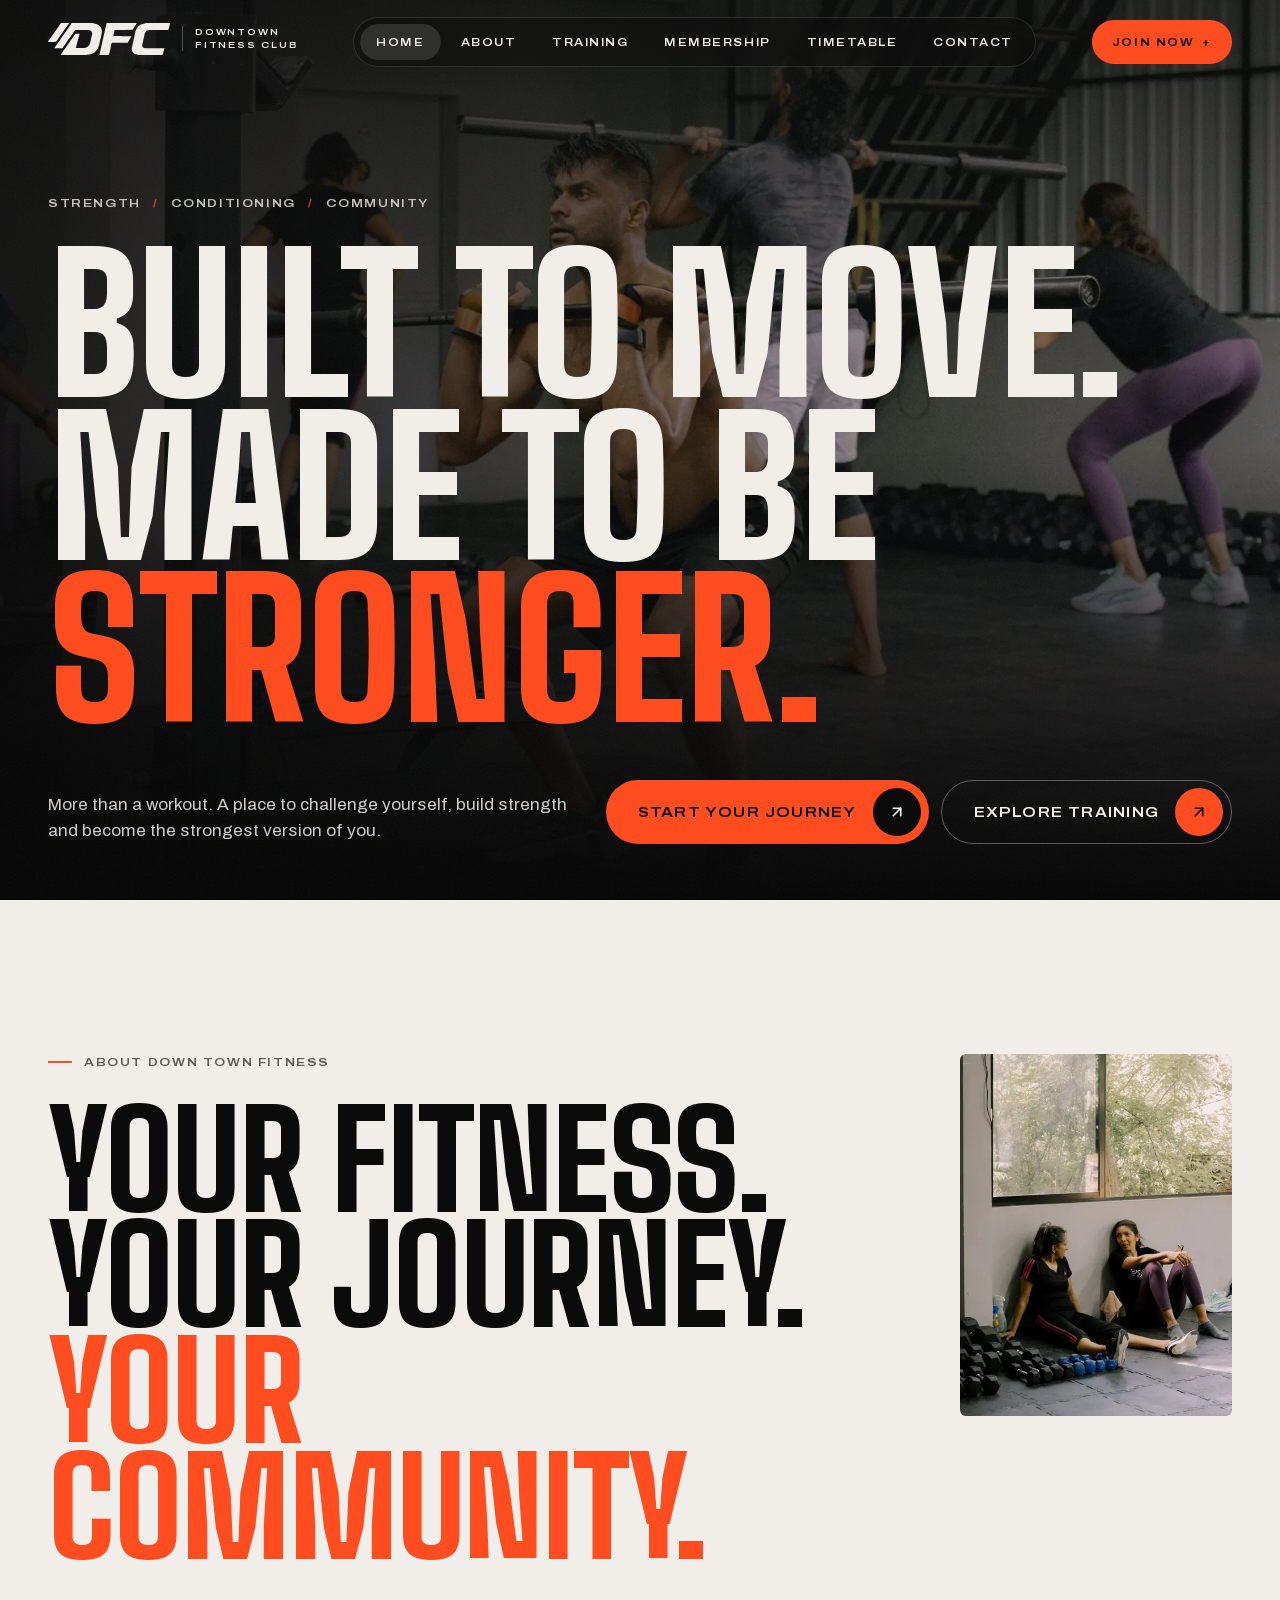
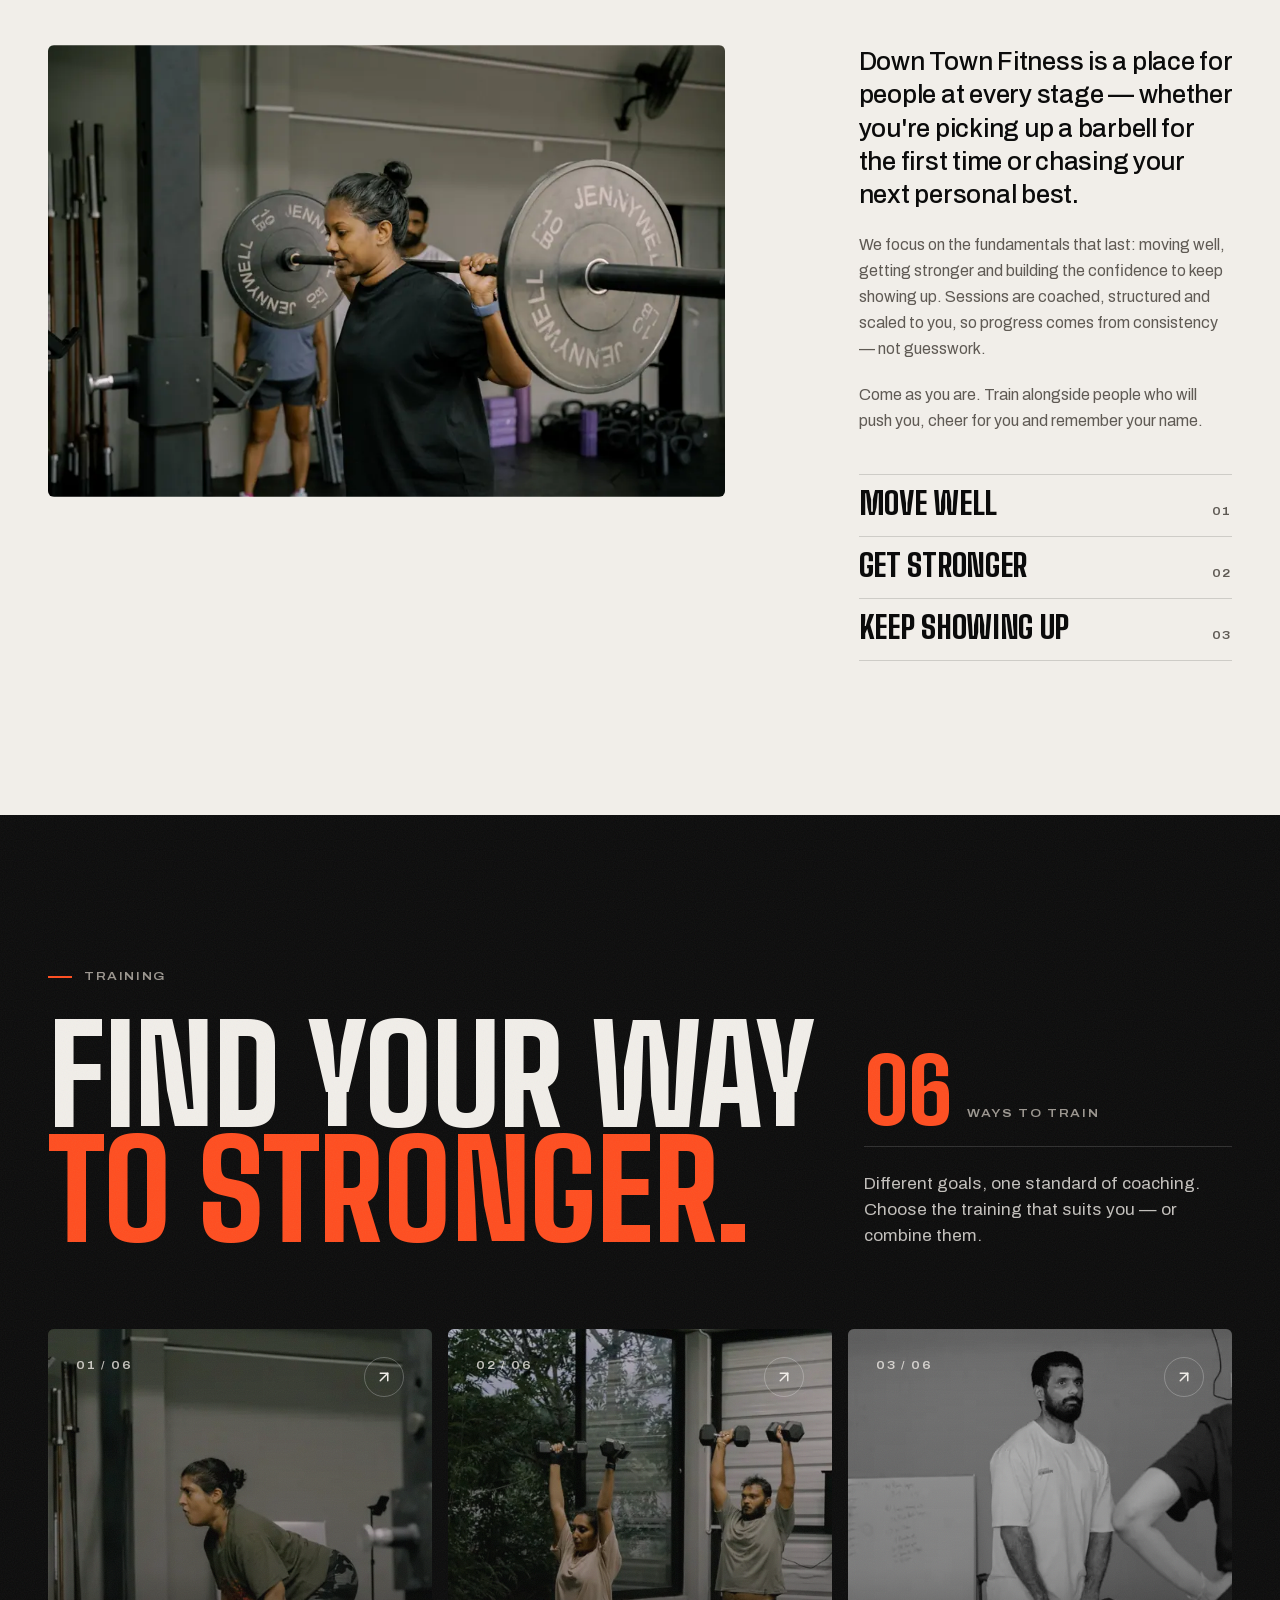
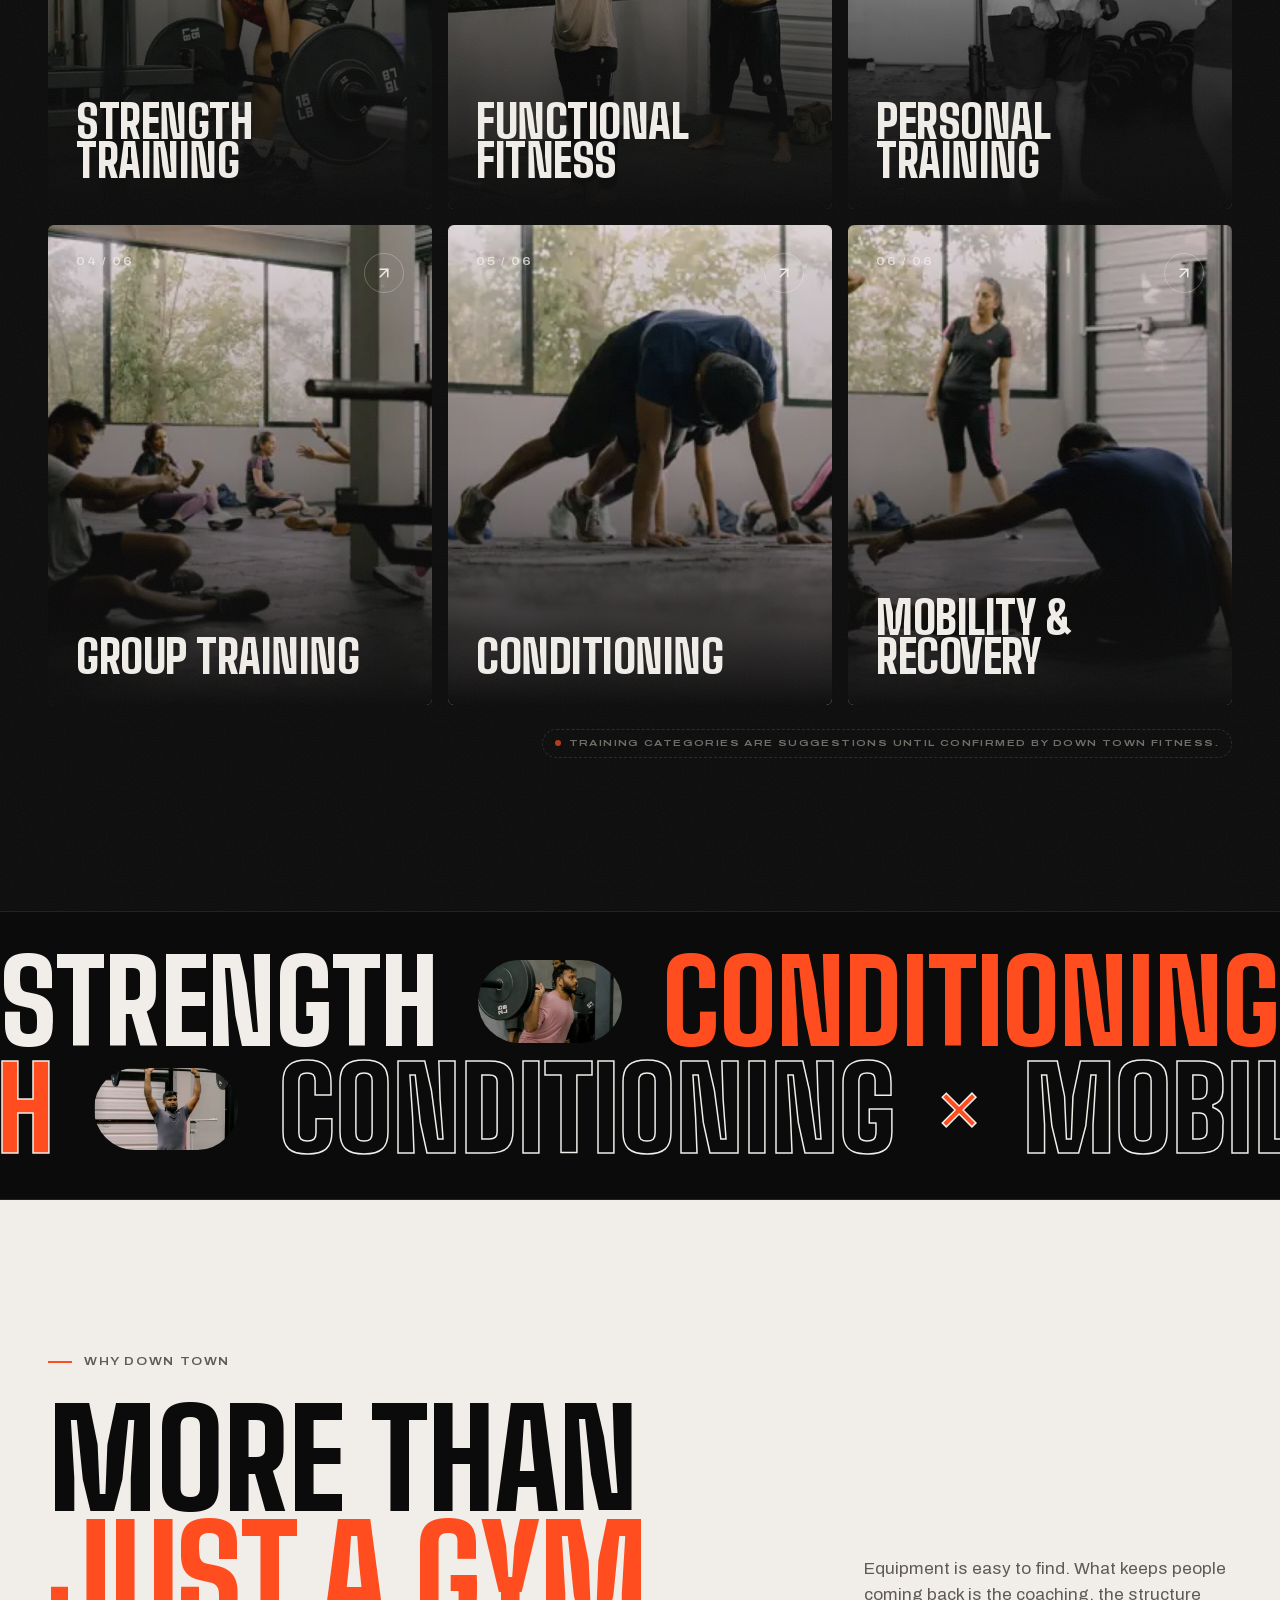
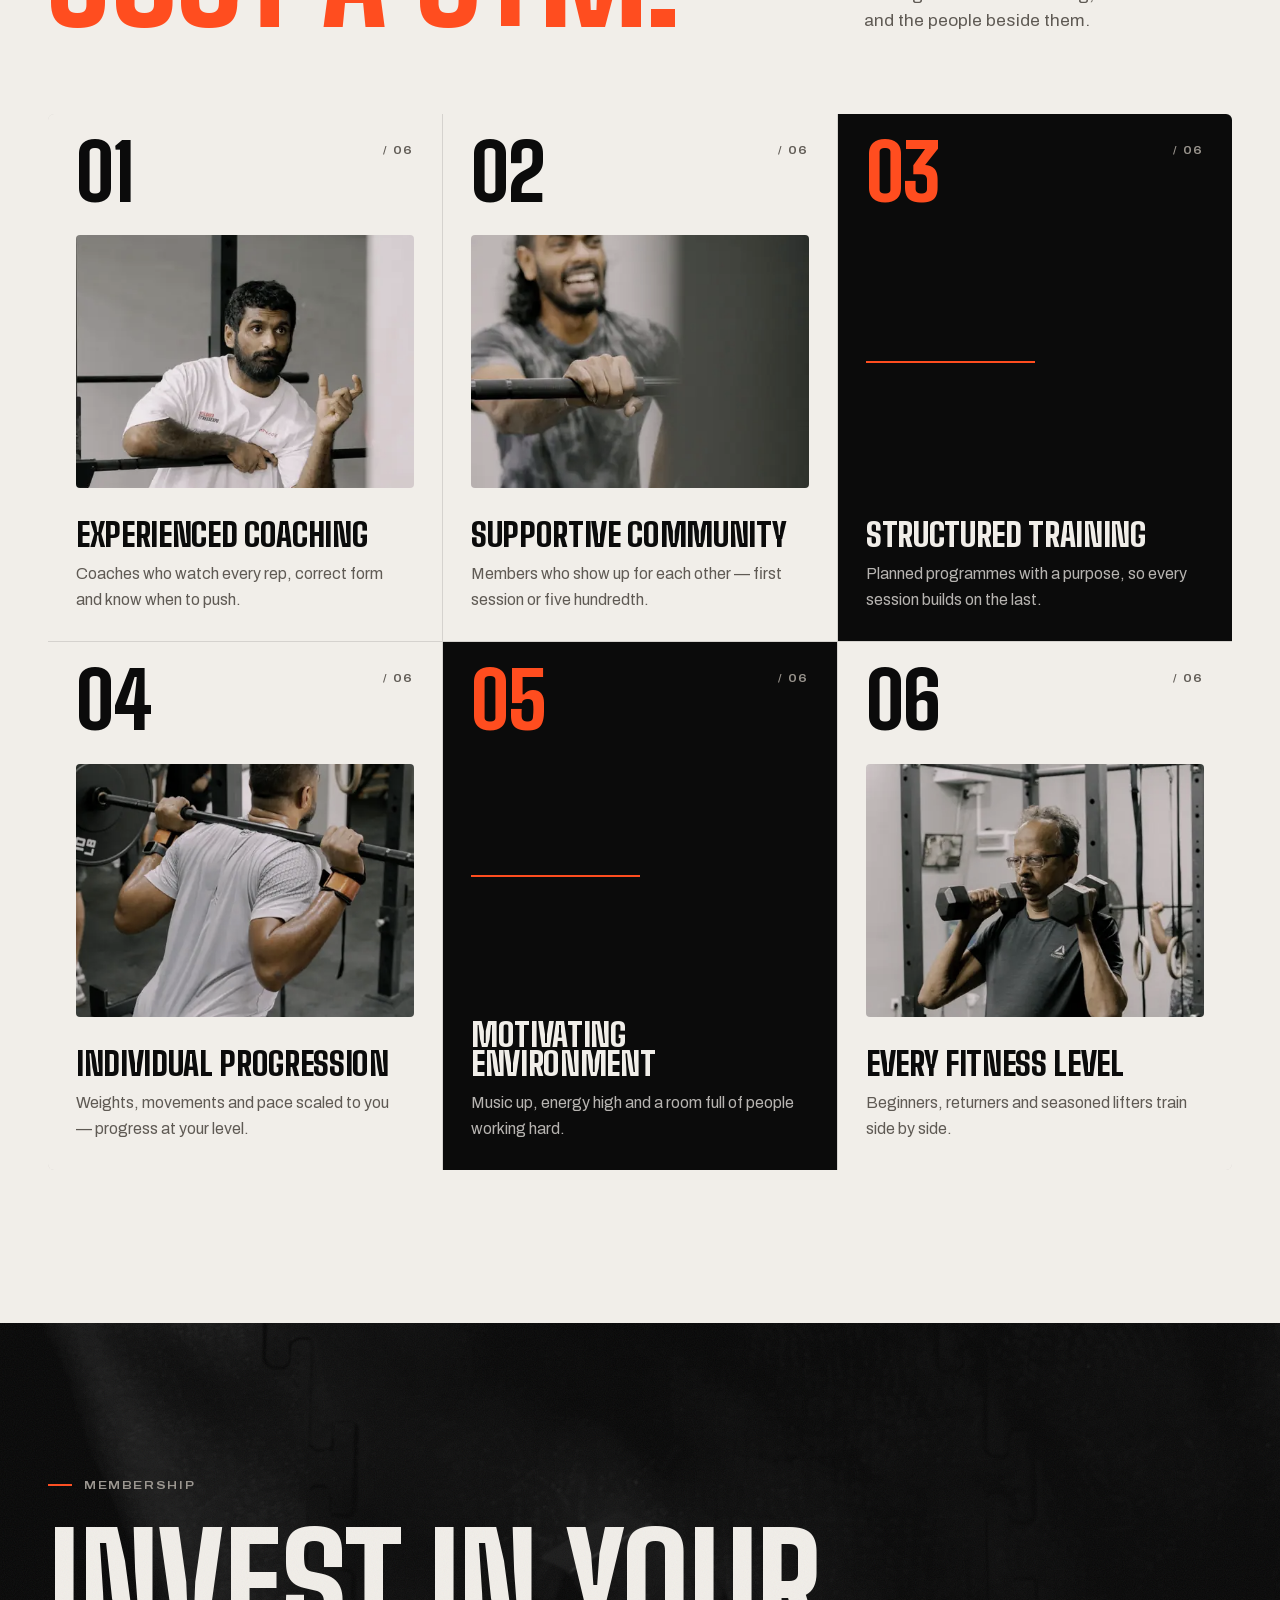
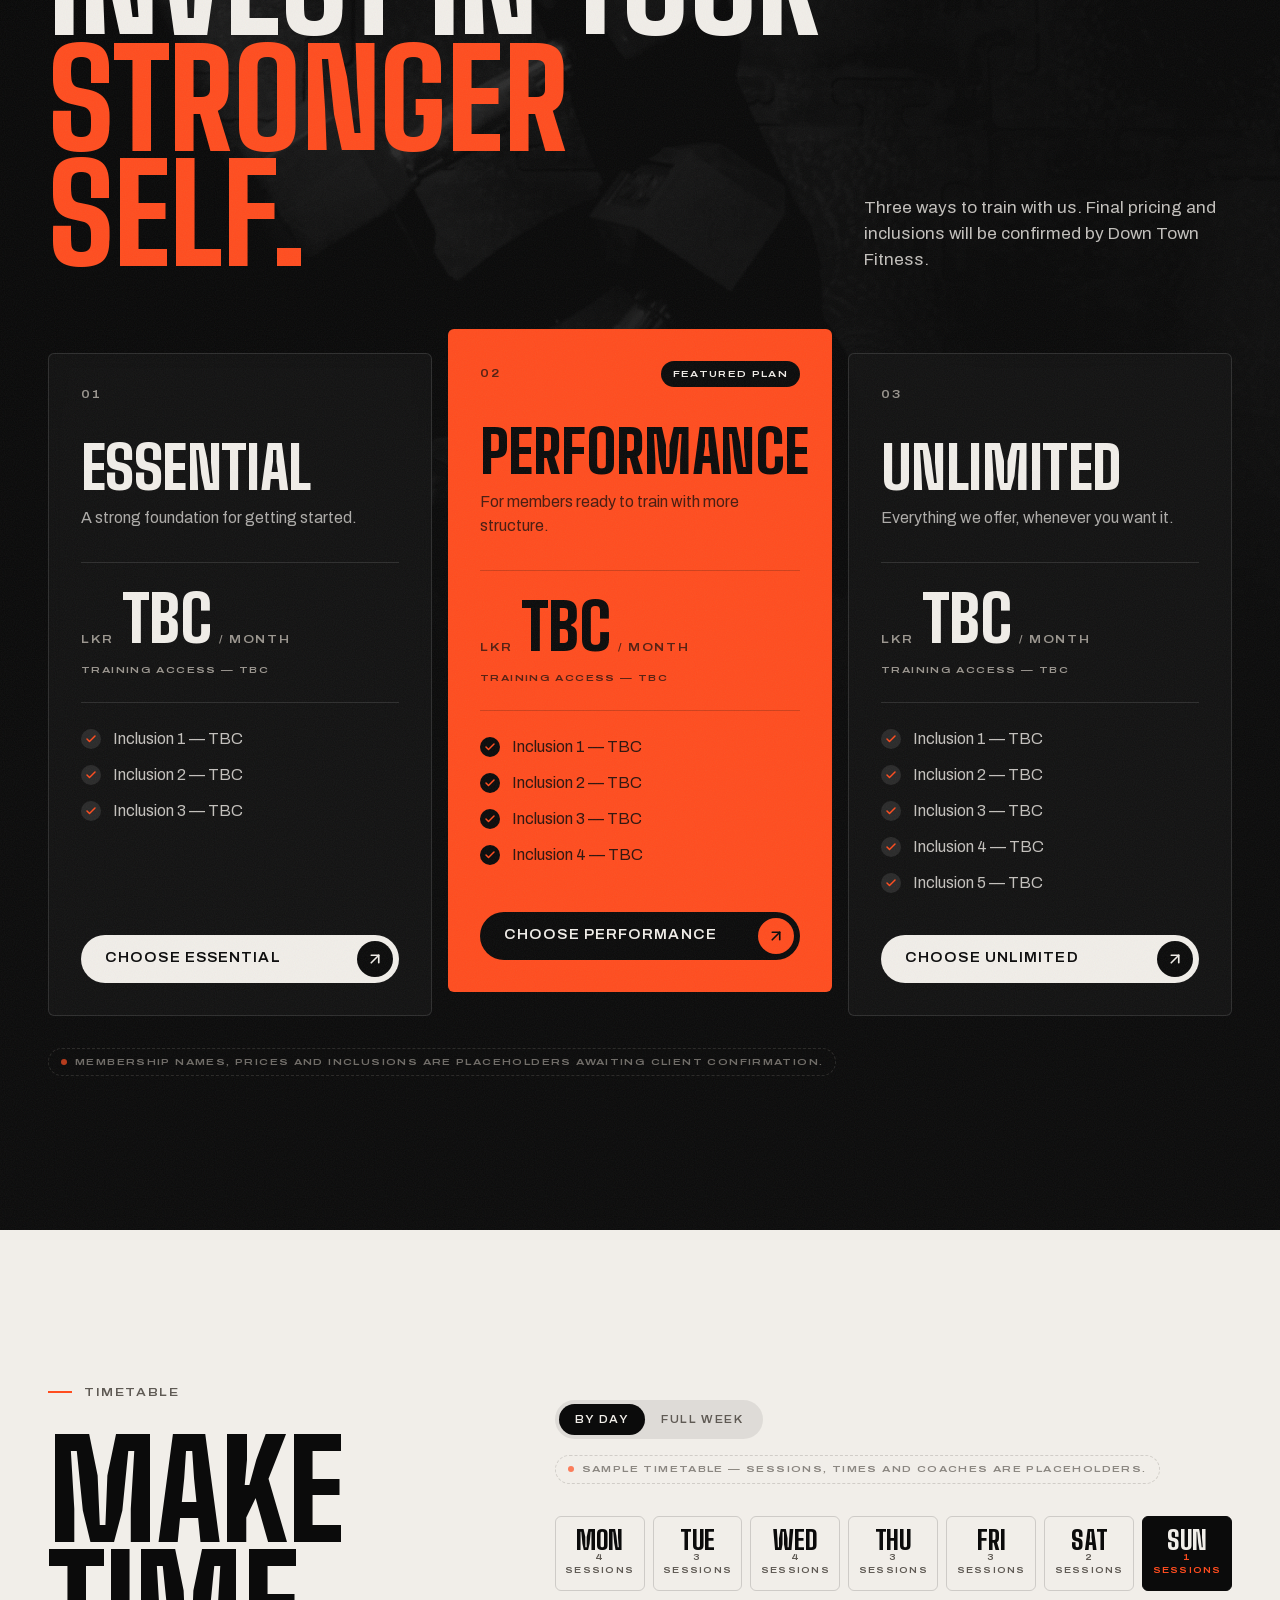
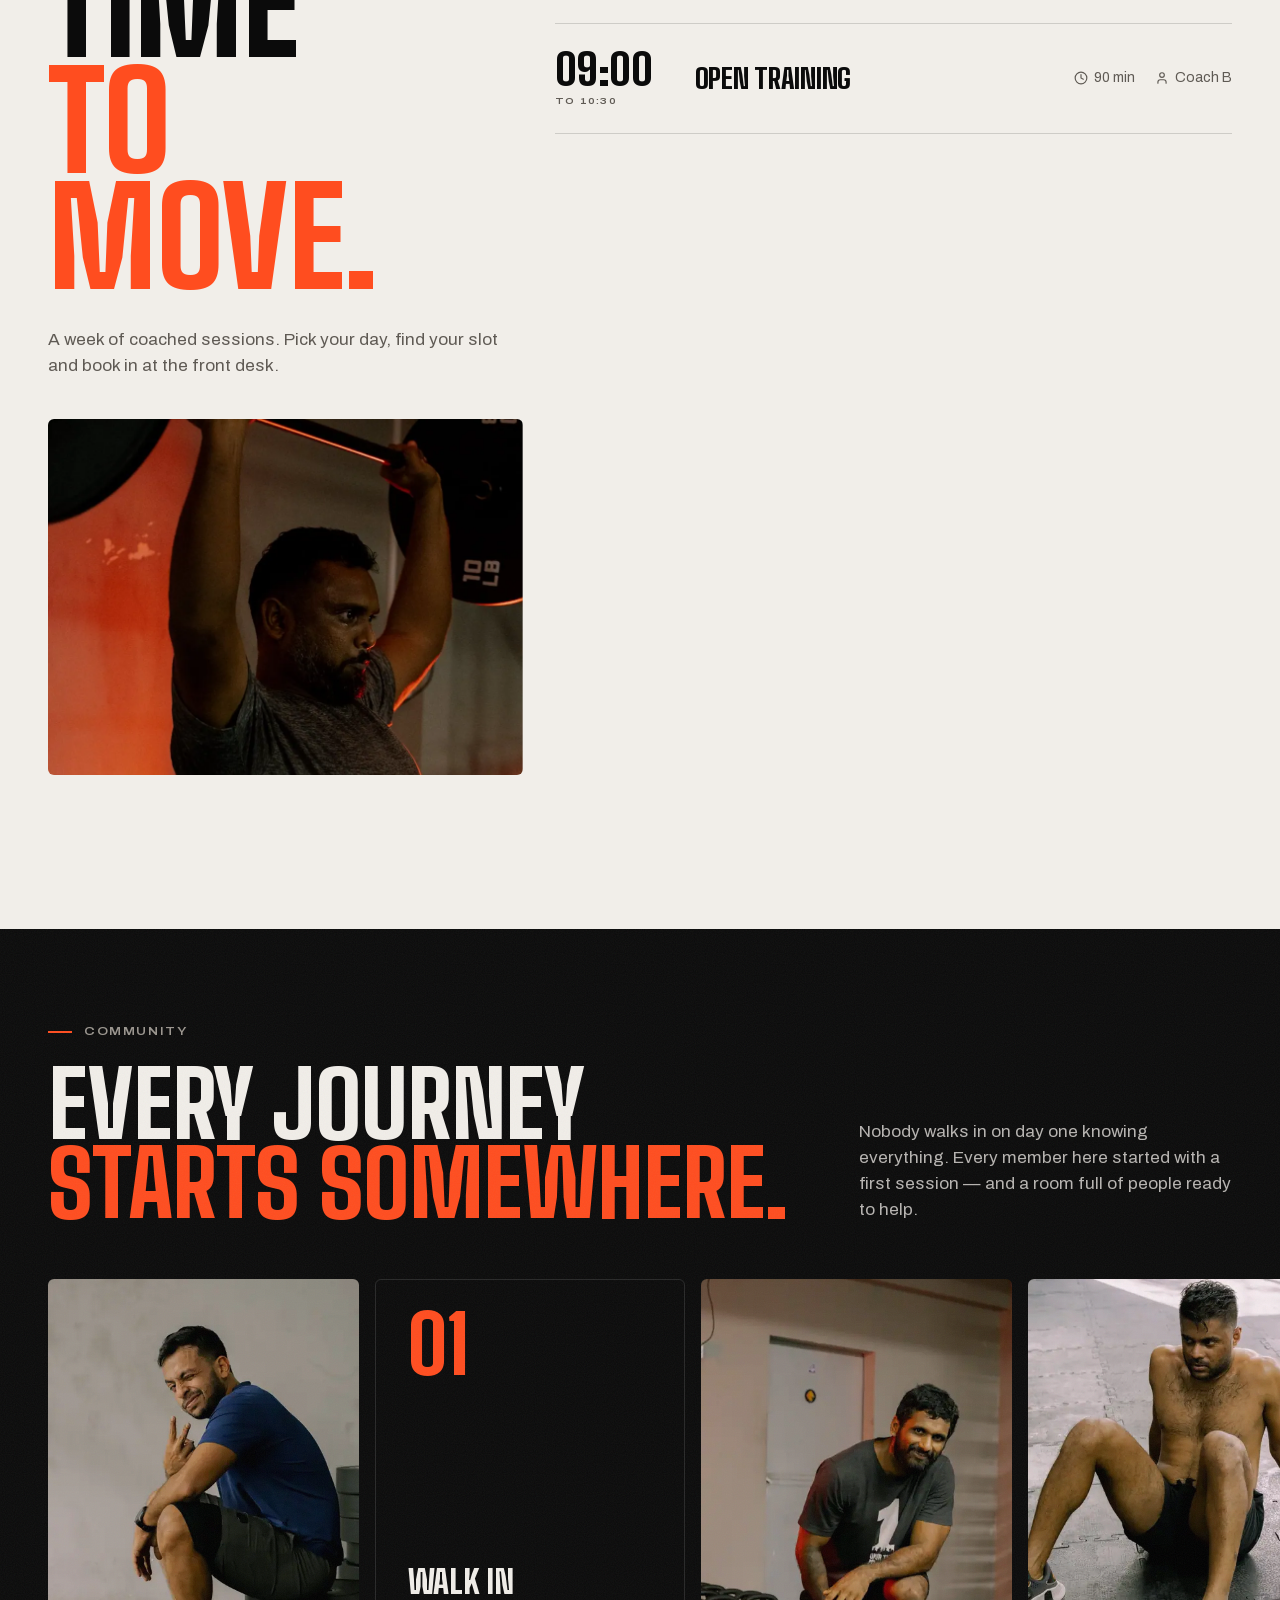
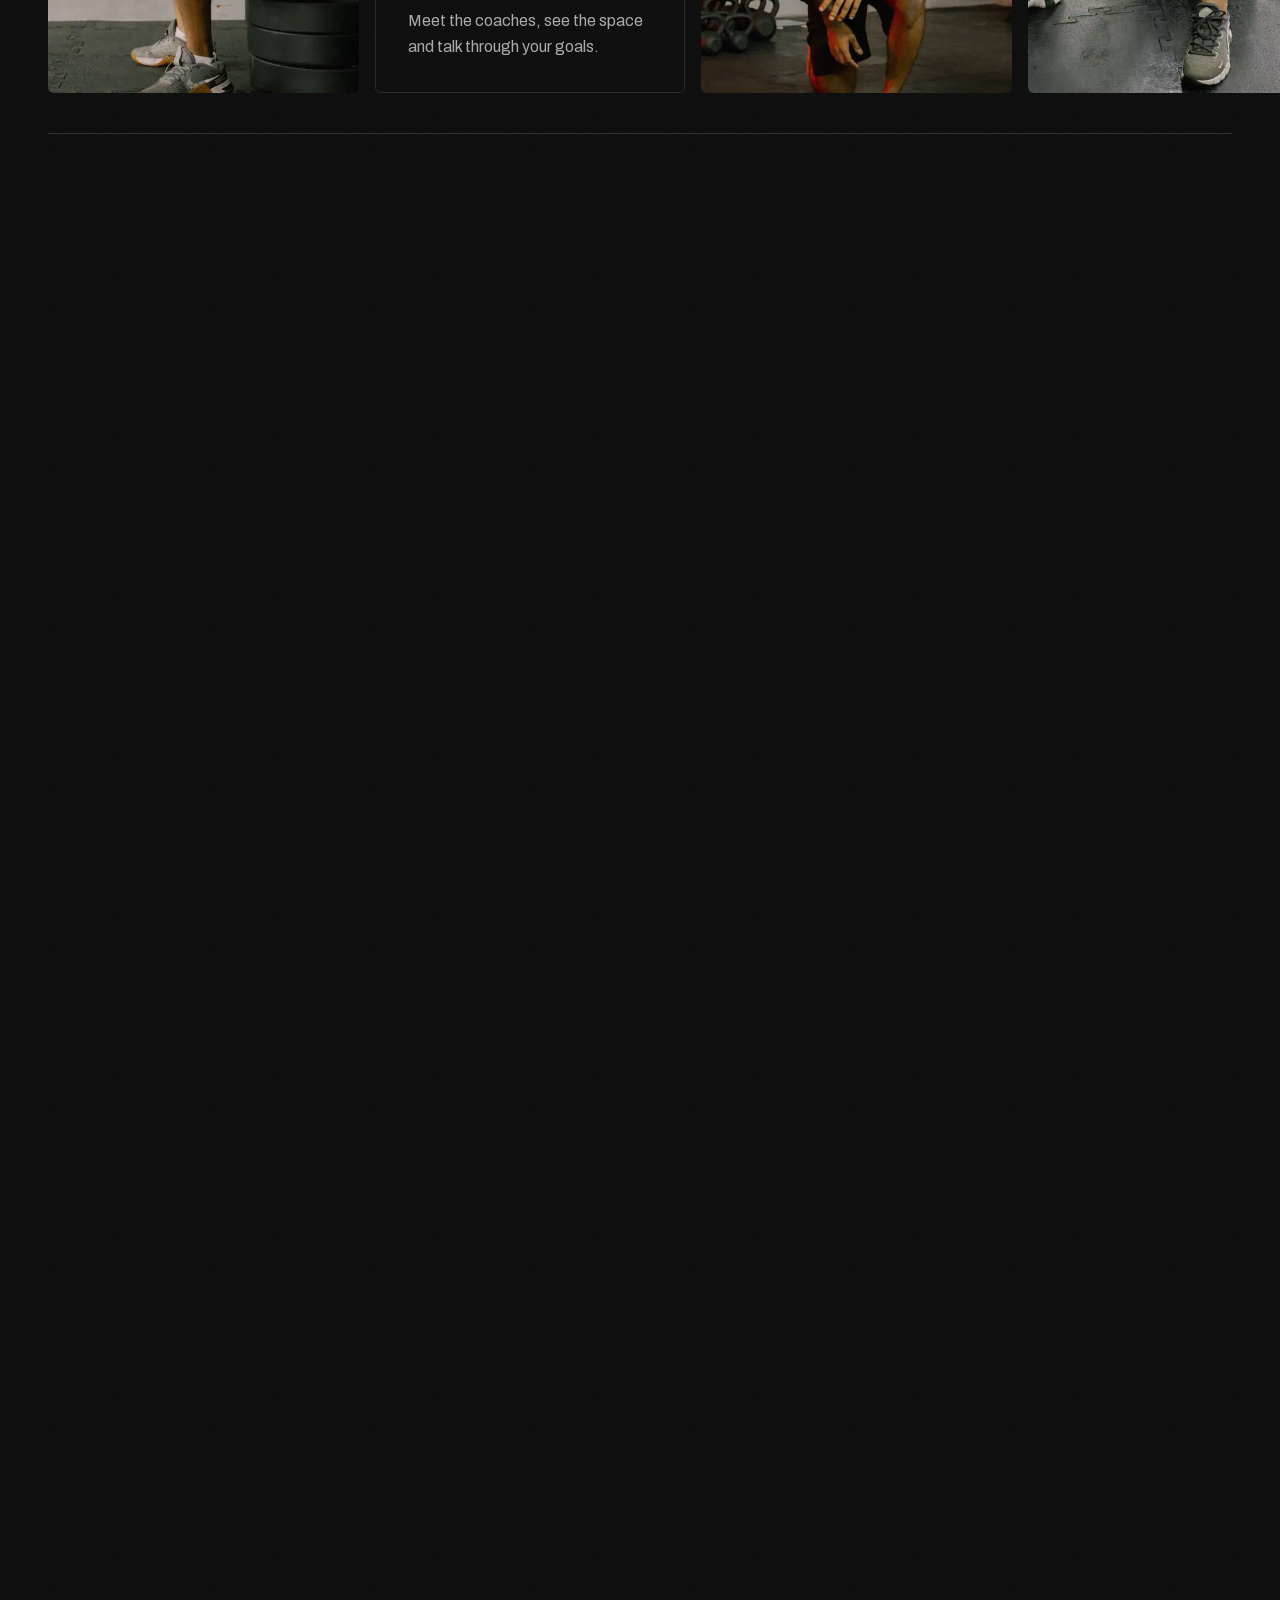
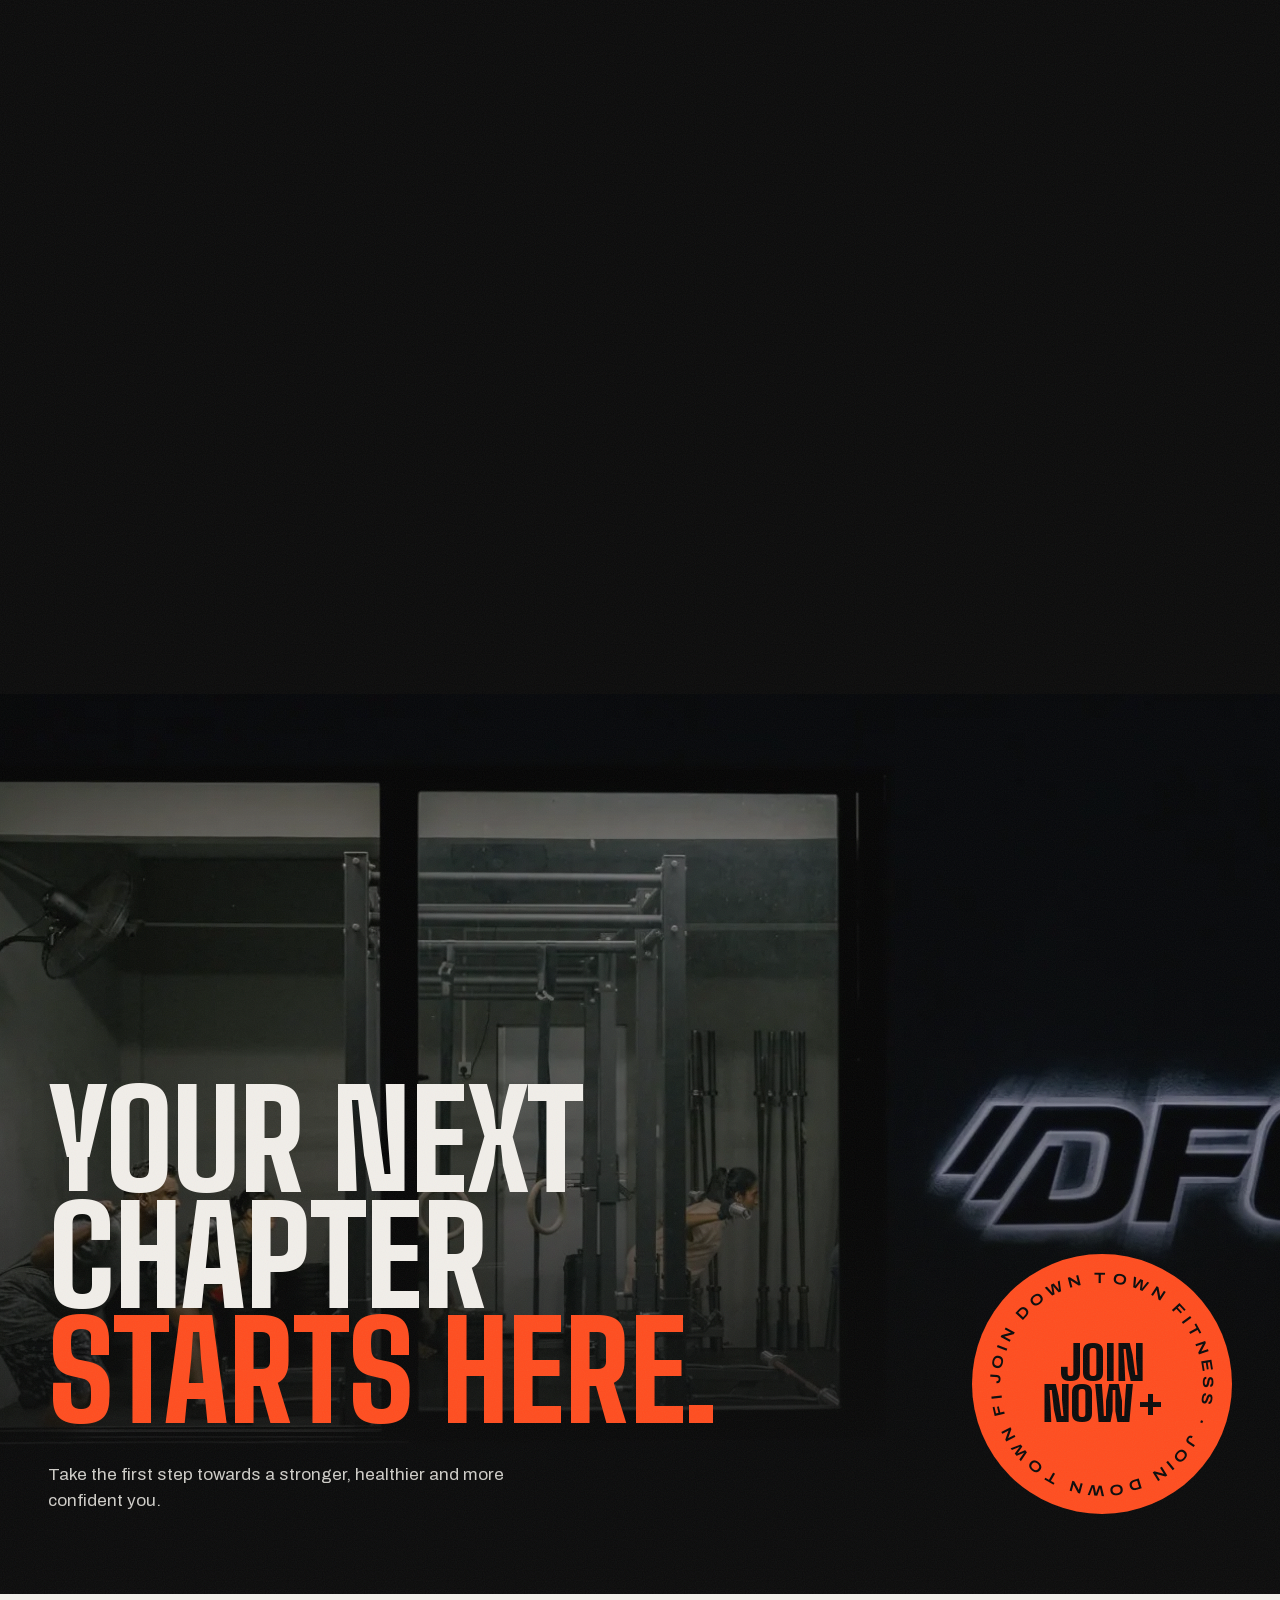
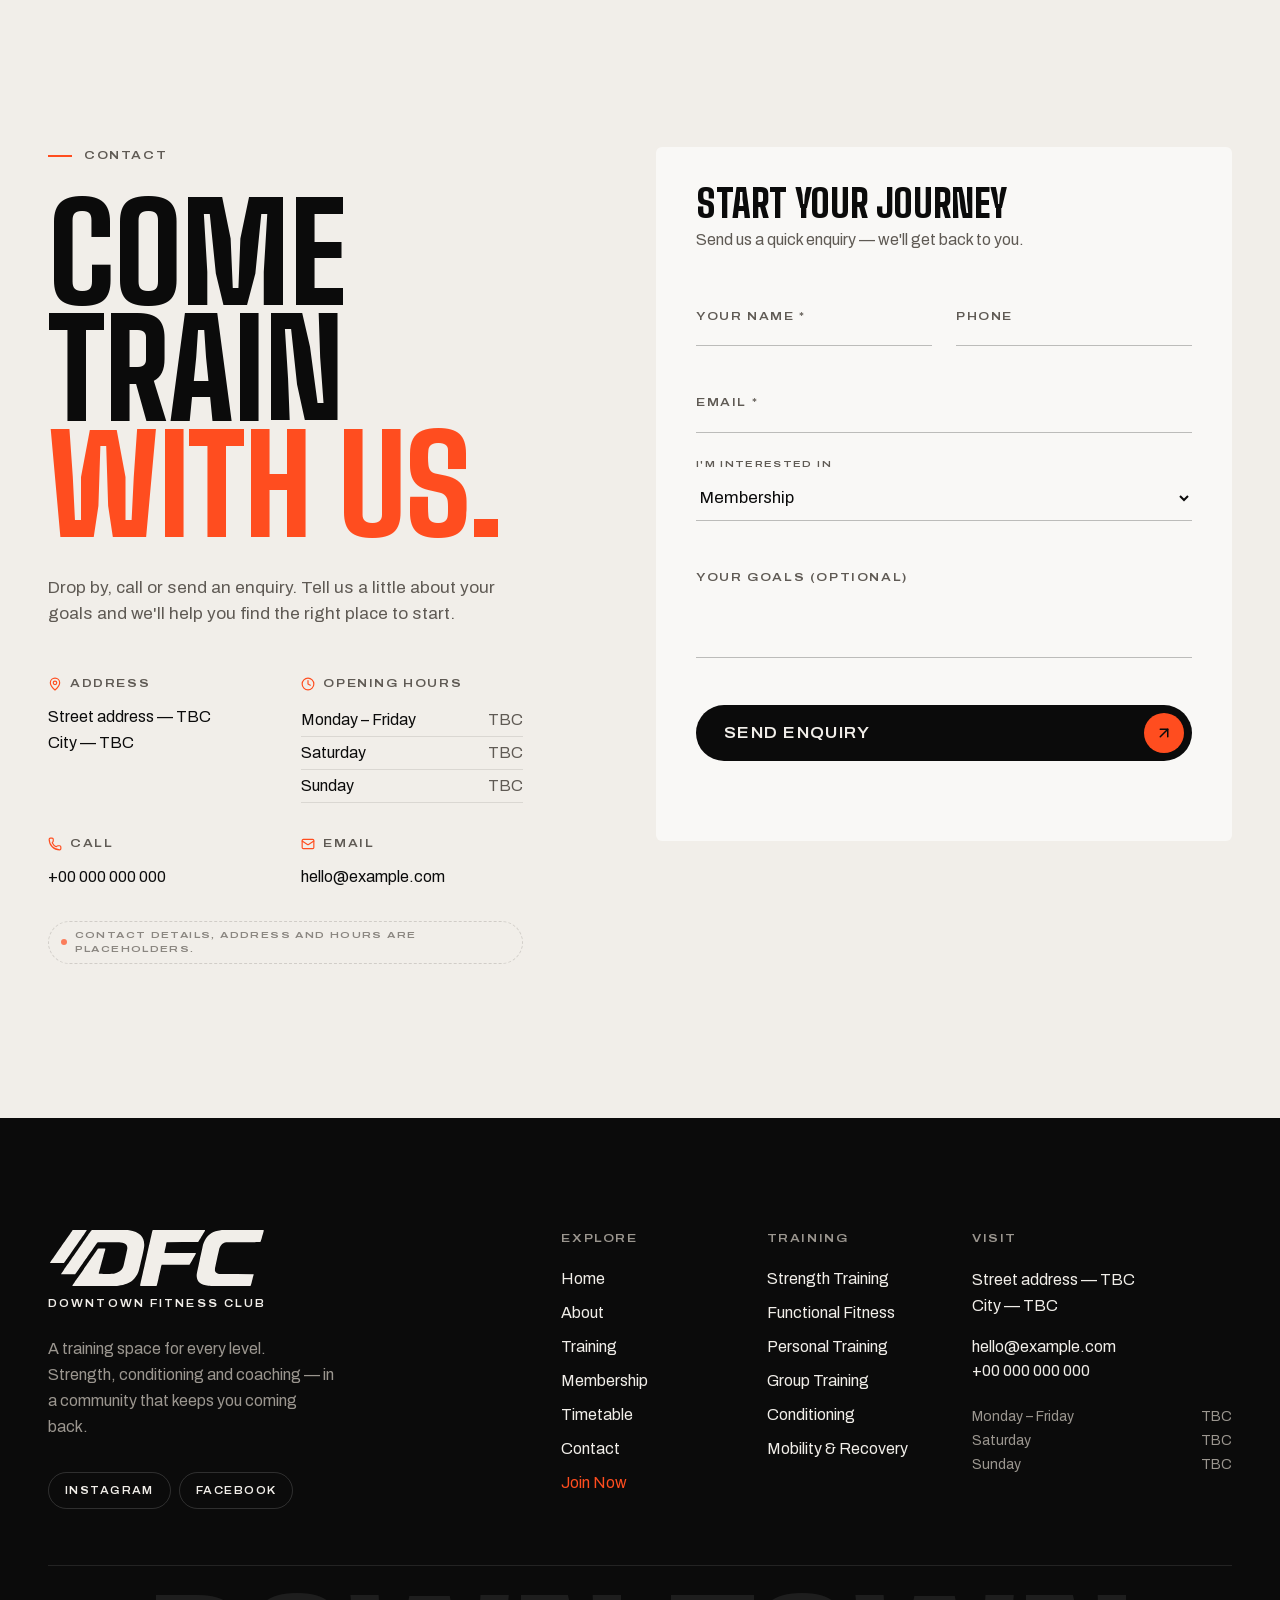
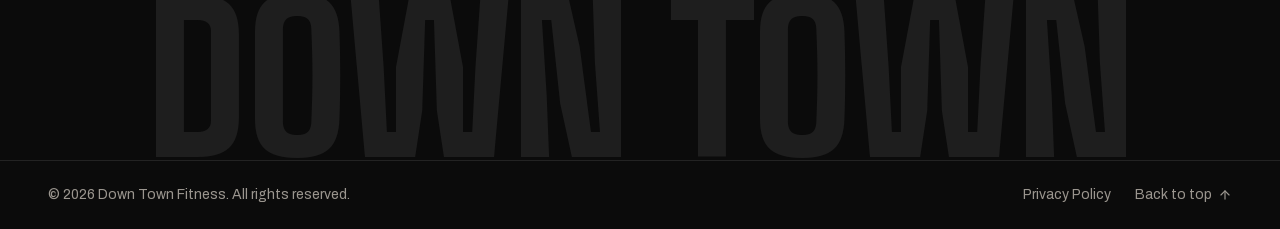
==== commit 6599e58d: "Swap Functional Fitness photo; add DFC logo Co-Authored-By: Claude Opus 5.5 <noreply@anthropic.com>" ====
--- a/index.html
+++ b/index.html
@@ -1 +1 @@
-<!DOCTYPE html><!--QbC3ZGEipO2thuRERO1RX--><html lang="en" class="__variable_7347c0 __variable_54c0d3"><head><meta charSet="utf-8"/><meta name="viewport" content="width=device-width, initial-scale=1"/><link rel="preload" href="/_next/static/media/c214ffb7f5362987-s.p.woff2" as="font" crossorigin="" type="font/woff2"/><link rel="preload" href="/_next/static/media/f39fb73de5e89135.p.woff2" as="font" crossorigin="" type="font/woff2"/><link rel="preload" as="image" imageSrcSet="/images/hero-overhead-red.w480.webp 480w, /images/hero-overhead-red.w960.webp 960w, /images/hero-overhead-red.w1600.webp 1600w" imageSizes="100vw"/><link rel="preload" as="image" imageSrcSet="/images/hero-group-squat.w480.webp 480w, /images/hero-group-squat.w960.webp 960w, /images/hero-group-squat.w1600.webp 1600w" imageSizes="100vw"/><link rel="preload" as="image" imageSrcSet="/images/intro-recovery.w480.webp 240w, /images/intro-recovery.w480.webp 480w, /images/intro-recovery.w960.webp 960w, /images/intro-recovery.w1600.webp 1600w" imageSizes="22vw"/><link rel="stylesheet" href="/_next/static/css/16d25912baa9da85.css" data-precedence="next"/><link rel="preload" as="script" fetchPriority="low" href="/_next/static/chunks/webpack-569fa320489b206b.js"/><script src="/_next/static/chunks/4bd1b696-c023c6e3521b1417.js" async=""></script><script src="/_next/static/chunks/255-1f92380adbc6ec99.js" async=""></script><script src="/_next/static/chunks/main-app-9796dcdf14ed27b8.js" async=""></script><script src="/_next/static/chunks/app/layout-2d9bdec191702efd.js" async=""></script><script src="/_next/static/chunks/859-c0858b25482eb097.js" async=""></script><script src="/_next/static/chunks/app/page-77580b5f9424cbd1.js" async=""></script><meta name="next-size-adjust" content=""/><meta name="theme-color" content="#0b0b0b"/><meta name="color-scheme" content="dark"/><title>Down Town Fitness — Strength, Functional Fitness &amp; Coaching</title><meta name="description" content="Down Town Fitness is a training space for every level — strength training, functional fitness, conditioning and coaching in a supportive community."/><meta name="robots" content="noindex, nofollow"/><meta property="og:title" content="Down Town Fitness — Built to move. Made to be stronger."/><meta property="og:description" content="Down Town Fitness is a training space for every level — strength training, functional fitness, conditioning and coaching in a supportive community."/><meta property="og:site_name" content="Down Town Fitness"/><meta property="og:image" content="https://example.com/images/hero-group-squat.jpg"/><meta property="og:image:width" content="1620"/><meta property="og:image:height" content="1080"/><meta property="og:image:alt" content="Members training front squats together on the gym floor"/><meta property="og:type" content="website"/><meta name="twitter:card" content="summary_large_image"/><meta name="twitter:title" content="Down Town Fitness — Built to move. Made to be stronger."/><meta name="twitter:description" content="Down Town Fitness is a training space for every level — strength training, functional fitness, conditioning and coaching in a supportive community."/><meta name="twitter:image" content="https://example.com/images/hero-group-squat.jpg"/><meta name="twitter:image:width" content="1620"/><meta name="twitter:image:height" content="1080"/><meta name="twitter:image:alt" content="Members training front squats together on the gym floor"/><link rel="icon" href="/icon.svg?678000c1a37439f6" type="image/svg+xml" sizes="any"/><script src="/_next/static/chunks/polyfills-42372ed130431b0a.js" noModule=""></script></head><body><div hidden=""><!--$--><!--/$--></div><a href="#main" class="sr-only focus:not-sr-only focus:fixed focus:left-4 focus:top-4 focus:z-[100] focus:rounded-full focus:bg-ember focus:px-4 focus:py-2 focus:text-ink">Skip to content</a><header class="fixed inset-x-0 top-0 z-50"><div class="transition-[background-color,backdrop-filter,border-color] duration-500 border-b border-transparent bg-transparent"><div class="container-x flex h-[72px] items-center justify-between gap-6 md:h-[84px]"><a href="#top" class="relative z-10 text-bone" aria-label="Down Town Fitness — home"><span class="inline-flex items-center gap-3 "><svg viewBox="28.5 151.2 540.4 141.7" class="h-7 w-auto md:h-8" role="img" aria-label="DFC"><path d="M201.62,292.31C218.62,289.84 228.81,286.04 237.01,279.11C243.09,273.97 249.34,264.87 252.24,256.92C253.34,253.92 255.94,243.64 257.73,235.25C258.12,233.39 258.98,229.68 259.63,227.00C260.28,224.32 261.03,221.17 261.29,220.00C261.56,218.83 261.99,217.09 262.25,216.12C262.51,215.16 262.85,213.60 263.00,212.65C263.15,211.70 263.49,210.13 263.76,209.15C264.72,205.62 266.51,195.90 266.77,192.80C268.69,169.64 256.48,156.52 228.75,151.95L225.38,151.39L179.91,151.31C141.19,151.25 134.36,151.29 133.91,151.58C133.61,151.78 132.42,153.31 131.25,154.99C130.08,156.67 128.61,158.73 127.99,159.58C127.36,160.43 125.85,162.59 124.64,164.38C123.42,166.16 121.96,168.24 121.39,169.00C120.82,169.76 119.49,171.67 118.42,173.25C117.36,174.83 115.54,177.47 114.38,179.12C113.23,180.78 111.55,183.19 110.64,184.50C109.74,185.81 108.51,187.56 107.91,188.40C107.31,189.24 106.08,190.98 105.19,192.28C104.30,193.57 101.96,196.93 99.99,199.75C98.02,202.57 95.78,205.79 95.02,206.91C92.78,210.18 89.30,215.18 87.38,217.88C86.39,219.25 84.14,222.46 82.37,225.00C79.12,229.67 76.63,233.23 72.75,238.74C71.58,240.40 70.40,242.12 70.12,242.58C69.67,243.32 68.63,244.80 62.98,252.74C59.58,257.53 56.50,262.11 56.50,262.40C56.50,262.56 56.64,262.80 56.81,262.95C57.26,263.31 90.64,263.64 91.54,263.29C92.46,262.93 92.99,262.32 95.43,258.75C96.61,257.03 99.34,253.09 101.50,250.00C103.65,246.91 106.58,242.69 108.00,240.62C109.42,238.56 111.34,235.81 112.25,234.50C113.17,233.19 115.59,229.71 117.63,226.75C119.67,223.79 121.84,220.70 122.44,219.88C123.38,218.60 126.57,214.08 129.85,209.38C130.33,208.69 131.49,207.04 132.43,205.71C133.36,204.37 134.69,202.48 135.38,201.50C136.06,200.52 137.36,198.67 138.25,197.40C139.14,196.13 141.08,193.35 142.56,191.23C147.36,184.35 148.79,182.47 149.42,182.23C150.23,181.92 199.42,181.94 203.43,182.25C209.02,182.68 216.00,184.48 218.38,186.09C222.53,188.91 224.45,192.71 224.18,197.63C224.04,200.23 221.87,210.68 219.74,219.00C219.23,221.01 218.69,223.45 217.61,228.62C217.24,230.41 216.56,233.37 216.09,235.20C215.63,237.03 215.25,238.75 215.25,239.02C215.25,239.86 213.24,245.77 212.37,247.50C208.85,254.50 200.78,259.65 190.12,261.69C187.49,262.19 153.37,262.47 152.48,261.99L151.93,261.70L152.08,260.16C152.16,259.32 152.46,257.95 152.75,257.12C153.04,256.30 153.44,254.89 153.65,254.00C154.00,252.45 154.93,249.10 156.52,243.62C156.92,242.25 157.35,240.62 157.49,240.00C157.62,239.38 157.91,238.37 158.12,237.75C158.34,237.13 158.75,235.58 159.03,234.29C159.31,233.01 159.70,231.49 159.91,230.92C160.36,229.64 162.19,223.14 162.62,221.25C162.80,220.49 163.11,219.43 163.31,218.88C163.51,218.32 163.76,217.43 163.85,216.88C164.04,215.82 165.56,210.25 166.75,206.25C168.61,200.02 168.83,198.86 168.22,198.48C167.70,198.15 151.24,198.19 150.28,198.53C149.47,198.81 149.53,198.73 140.83,211.38C138.31,215.04 134.84,220.03 131.99,224.09C129.56,227.54 121.84,238.65 118.27,243.85C116.95,245.76 115.14,248.38 114.25,249.67C108.99,257.26 104.42,263.82 100.87,268.88C98.66,272.04 96.18,275.58 95.37,276.75C94.56,277.92 92.49,280.90 90.77,283.38C86.37,289.72 85.00,291.76 85.00,291.95C85.01,292.26 85.37,292.67 85.75,292.82C85.96,292.90 111.27,292.94 142.00,292.91L197.88,292.85L201.62,292.31ZM298.16,292.63C298.77,292.21 300.87,283.85 303.39,271.88C303.88,269.54 304.61,266.33 305.00,264.74C305.40,263.16 306.24,259.39 306.87,256.37C307.49,253.35 308.22,250.09 308.48,249.12C308.74,248.16 309.03,246.87 309.12,246.25C309.38,244.49 310.71,239.72 311.08,239.19C311.11,239.16 326.89,239.07 346.16,239.00L381.20,238.88L381.74,238.38C382.35,237.83 384.20,234.74 388.63,226.88C390.25,223.99 392.48,220.05 393.58,218.12C398.00,210.39 397.96,210.49 397.37,209.90L396.96,209.50L358.25,209.50C334.61,209.50 319.29,209.41 318.91,209.26C317.95,208.90 317.92,208.27 318.72,204.83C319.13,203.07 319.53,201.23 319.63,200.75C319.72,200.27 320.12,198.53 320.51,196.88C320.90,195.22 321.52,192.22 321.87,190.20C322.78,184.97 323.24,183.06 323.76,182.43L324.21,181.88L363.58,181.75L402.96,181.62L403.56,181.06C403.89,180.75 404.71,179.51 405.37,178.31C406.04,177.11 406.82,175.79 407.12,175.38C407.42,174.96 408.73,172.82 410.05,170.62C412.18,167.05 415.19,162.08 419.30,155.38C420.91,152.74 421.15,152.11 420.74,151.61C420.48,151.30 411.85,151.25 354.55,151.25L288.66,151.25L288.22,151.65C287.95,151.90 287.57,153.01 287.25,154.47C286.97,155.79 286.51,157.72 286.24,158.75C285.97,159.78 285.53,161.69 285.27,163.00C285.00,164.31 284.61,166.05 284.40,166.88C284.06,168.21 282.50,175.22 281.61,179.44C281.42,180.30 281.05,181.82 280.78,182.81C280.51,183.81 280.17,185.39 280.01,186.32C279.86,187.25 279.62,188.32 279.47,188.69C279.33,189.07 278.83,191.23 278.36,193.50C277.90,195.77 277.13,199.31 276.65,201.38C276.17,203.44 275.60,205.91 275.38,206.88C275.16,207.84 274.70,209.81 274.36,211.25C274.03,212.69 273.47,215.22 273.13,216.88C272.20,221.34 271.11,226.15 269.02,235.00C268.61,236.72 268.21,238.57 268.13,239.12C268.05,239.68 267.71,241.31 267.37,242.75C265.06,252.70 264.43,255.37 263.97,257.25C263.68,258.42 263.30,260.22 263.12,261.25C262.94,262.28 262.56,264.08 262.29,265.25C262.01,266.42 261.33,269.29 260.79,271.62C260.25,273.96 259.40,277.57 258.90,279.65C258.41,281.72 258.00,283.64 258.00,283.90C258.00,284.17 257.66,285.79 257.24,287.51C256.35,291.16 256.35,292.22 257.25,292.68C258.25,293.18 297.44,293.14 298.16,292.63ZM536.10,292.25C536.70,291.63 538.16,286.75 539.48,280.88C539.76,279.64 540.44,276.94 540.99,274.88C541.55,272.81 542.38,269.66 542.85,267.88C543.33,266.09 543.78,264.45 543.86,264.24C543.94,264.03 543.85,263.64 543.65,263.37L543.29,262.88L499.83,262.75L456.38,262.62L453.89,261.94C450.10,260.89 448.09,259.36 446.73,256.44L445.88,254.62L445.90,251.25C445.92,248.69 446.06,247.33 446.48,245.62C446.78,244.39 447.19,242.47 447.40,241.38C447.60,240.28 447.95,238.76 448.16,238.00C448.56,236.60 449.11,234.06 450.62,226.75C451.64,221.82 453.15,215.07 455.03,207.02C455.31,205.86 455.69,203.97 455.89,202.83C456.87,197.23 460.35,190.59 464.22,186.94C466.86,184.45 469.08,183.49 474.62,182.44L477.62,181.88L518.62,181.96C547.02,182.02 559.83,181.97 560.30,181.79C561.48,181.33 561.91,180.16 564.84,169.50C565.31,167.78 566.29,164.41 567.01,162.00C569.78,152.69 569.86,152.25 568.91,151.63C568.38,151.28 562.84,151.25 515.72,151.32L463.12,151.40L460.25,151.84C441.28,154.70 430.75,160.72 422.65,173.33C419.32,178.52 415.71,187.48 414.86,192.62C414.77,193.18 414.49,194.49 414.23,195.54C413.96,196.59 413.48,198.78 413.14,200.41C412.81,202.04 412.19,204.95 411.77,206.88C411.34,208.80 410.71,211.78 410.36,213.50C409.78,216.37 409.32,218.47 407.25,227.62C406.85,229.41 406.12,232.90 405.62,235.38C405.13,237.85 404.34,241.51 403.88,243.50C399.91,260.60 399.22,265.43 399.98,271.07C401.71,284.02 410.58,290.51 429.25,292.49C433.32,292.92 432.03,292.91 485.18,292.89L535.49,292.88L536.10,292.25ZM63.36,234.65C63.90,234.42 64.53,233.80 65.09,232.96C65.58,232.23 67.20,229.91 68.68,227.81C70.16,225.72 72.84,221.91 74.62,219.36C76.41,216.81 78.64,213.63 79.58,212.30C81.69,209.29 83.20,207.13 85.55,203.73C86.55,202.28 87.97,200.25 88.70,199.23C89.43,198.21 91.01,195.97 92.21,194.25C99.81,183.42 103.81,177.69 105.12,175.77C105.95,174.56 107.33,172.57 108.20,171.35C111.17,167.15 113.47,163.87 114.94,161.75C115.74,160.58 117.42,158.16 118.66,156.38C121.51,152.29 121.62,152.07 121.24,151.61C120.91,151.22 87.14,151.08 86.15,151.47C85.89,151.57 85.05,152.57 84.28,153.69C83.51,154.81 81.75,157.33 80.38,159.29C79.00,161.24 76.81,164.39 75.50,166.27C72.26,170.95 69.57,174.80 67.06,178.38C65.02,181.27 62.74,184.54 52.79,198.82C46.66,207.62 44.18,211.20 40.98,215.81C39.53,217.91 36.73,221.93 34.76,224.75C30.39,230.99 28.50,233.78 28.50,233.98C28.53,234.83 28.67,234.83 50.95,234.94C60.44,234.99 62.67,234.94 63.36,234.65Z" fill="currentColor" fill-rule="evenodd"></path></svg><span class="label hidden border-l border-current/30 pl-3 !text-[0.56rem] !leading-[1.35] !tracking-[0.2em] sm:block">Downtown<br/>Fitness Club</span></span></a><nav aria-label="Primary" class="hidden lg:block"><ul class="flex items-center gap-1 rounded-full border border-white/12 bg-ink/40 p-1.5 backdrop-blur-md"><li><a href="#top" aria-current="location" class="label group relative block overflow-hidden rounded-full px-4 py-2.5 !text-[0.68rem] text-bone"><span class="absolute inset-0 rounded-full bg-white/12"></span><span class="relative block transition-transform duration-500 ease-[cubic-bezier(.22,1,.36,1)] group-hover:-translate-y-[calc(100%+0.625rem)]">Home</span><span aria-hidden="true" class="absolute inset-x-4 top-full block text-ember transition-transform duration-500 ease-[cubic-bezier(.22,1,.36,1)] group-hover:-translate-y-[calc(100%+0.625rem)]">Home</span></a></li><li><a href="#about" class="label group relative block overflow-hidden rounded-full px-4 py-2.5 !text-[0.68rem] text-bone"><span class="relative block transition-transform duration-500 ease-[cubic-bezier(.22,1,.36,1)] group-hover:-translate-y-[calc(100%+0.625rem)]">About</span><span aria-hidden="true" class="absolute inset-x-4 top-full block text-ember transition-transform duration-500 ease-[cubic-bezier(.22,1,.36,1)] group-hover:-translate-y-[calc(100%+0.625rem)]">About</span></a></li><li><a href="#training" class="label group relative block overflow-hidden rounded-full px-4 py-2.5 !text-[0.68rem] text-bone"><span class="relative block transition-transform duration-500 ease-[cubic-bezier(.22,1,.36,1)] group-hover:-translate-y-[calc(100%+0.625rem)]">Training</span><span aria-hidden="true" class="absolute inset-x-4 top-full block text-ember transition-transform duration-500 ease-[cubic-bezier(.22,1,.36,1)] group-hover:-translate-y-[calc(100%+0.625rem)]">Training</span></a></li><li><a href="#membership" class="label group relative block overflow-hidden rounded-full px-4 py-2.5 !text-[0.68rem] text-bone"><span class="relative block transition-transform duration-500 ease-[cubic-bezier(.22,1,.36,1)] group-hover:-translate-y-[calc(100%+0.625rem)]">Membership</span><span aria-hidden="true" class="absolute inset-x-4 top-full block text-ember transition-transform duration-500 ease-[cubic-bezier(.22,1,.36,1)] group-hover:-translate-y-[calc(100%+0.625rem)]">Membership</span></a></li><li><a href="#timetable" class="label group relative block overflow-hidden rounded-full px-4 py-2.5 !text-[0.68rem] text-bone"><span class="relative block transition-transform duration-500 ease-[cubic-bezier(.22,1,.36,1)] group-hover:-translate-y-[calc(100%+0.625rem)]">Timetable</span><span aria-hidden="true" class="absolute inset-x-4 top-full block text-ember transition-transform duration-500 ease-[cubic-bezier(.22,1,.36,1)] group-hover:-translate-y-[calc(100%+0.625rem)]">Timetable</span></a></li><li><a href="#contact" class="label group relative block overflow-hidden rounded-full px-4 py-2.5 !text-[0.68rem] text-bone"><span class="relative block transition-transform duration-500 ease-[cubic-bezier(.22,1,.36,1)] group-hover:-translate-y-[calc(100%+0.625rem)]">Contact</span><span aria-hidden="true" class="absolute inset-x-4 top-full block text-ember transition-transform duration-500 ease-[cubic-bezier(.22,1,.36,1)] group-hover:-translate-y-[calc(100%+0.625rem)]">Contact</span></a></li></ul></nav><div class="relative z-10 flex items-center gap-2"><a href="#contact" class="label group relative inline-flex h-11 items-center gap-2 overflow-hidden rounded-full bg-ember px-5 !text-[0.7rem] text-ink transition-colors hover:bg-bone">Join Now<span class="inline-block transition-transform duration-300 group-hover:rotate-90" aria-hidden="true">+</span></a><button type="button" class="grid size-11 place-items-center rounded-full border border-white/15 text-bone lg:hidden" aria-label="Open menu" aria-expanded="false" aria-controls="mobile-menu"><span class="relative block h-3 w-5" aria-hidden="true"><span class="absolute left-0 h-[2px] w-5 bg-current transition-all duration-300 top-0"></span><span class="absolute left-0 h-[2px] w-5 bg-current transition-all duration-300 top-[10px]"></span></span></button></div></div></div></header><main id="main"><section id="top" class="grain relative h-[100svh] min-h-[620px] overflow-hidden bg-ink" aria-label="Introduction"><div class="absolute inset-0" style="transform:none"><div class="absolute inset-0" style="opacity:0;transform:scale(1.18)"><img alt="Athlete pressing dumbbells overhead under red light" decoding="async" data-nimg="fill" class="object-cover md:hidden" style="position:absolute;height:100%;width:100%;left:0;top:0;right:0;bottom:0;object-position:50% 30%;color:transparent" sizes="100vw" srcSet="/images/hero-overhead-red.w480.webp 480w, /images/hero-overhead-red.w960.webp 960w, /images/hero-overhead-red.w1600.webp 1600w" src="/images/hero-overhead-red.w1600.webp"/><img alt="Members training front squats together on the gym floor" decoding="async" data-nimg="fill" class="hidden object-cover md:block" style="position:absolute;height:100%;width:100%;left:0;top:0;right:0;bottom:0;object-position:58% 40%;color:transparent" sizes="100vw" srcSet="/images/hero-group-squat.w480.webp 480w, /images/hero-group-squat.w960.webp 960w, /images/hero-group-squat.w1600.webp 1600w" src="/images/hero-group-squat.w1600.webp"/></div></div><div class="absolute inset-0 bg-gradient-to-b from-ink/70 via-ink/25 to-ink" aria-hidden="true"></div><div class="absolute inset-0 bg-gradient-to-r from-ink/75 via-ink/20 to-transparent" aria-hidden="true"></div><div class="absolute inset-0 mix-blend-multiply" style="background:radial-gradient(120% 80% at 80% 20%, transparent 30%, rgba(11,11,11,.7))" aria-hidden="true"></div><div class="container-x relative z-10 flex h-full flex-col justify-end pb-10 md:pb-14" style="opacity:1;transform:none"><p class="label mb-6 flex flex-wrap items-center gap-x-3 gap-y-1 text-bone/80 md:mb-8" style="opacity:0;transform:translateY(12px)"><span class="flex items-center gap-3">Strength</span><span class="flex items-center gap-3"><span class="text-ember" aria-hidden="true">/</span>Conditioning</span><span class="flex items-center gap-3"><span class="text-ember" aria-hidden="true">/</span>Community</span></p><h1 class="font-display h-mega max-w-[14ch] text-bone" aria-label="Built to move. Made to be stronger."><span aria-hidden="true" class="block overflow-hidden pb-[0.06em] -mb-[0.06em] "><span class="block " style="transform:translateY(105%)">Built to move.</span></span><span aria-hidden="true" class="block overflow-hidden pb-[0.06em] -mb-[0.06em] "><span class="block " style="transform:translateY(105%)">Made to be</span></span><span aria-hidden="true" class="block overflow-hidden pb-[0.06em] -mb-[0.06em] "><span class="block text-ember" style="transform:translateY(105%)">stronger.</span></span></h1><div class="mt-8 grid gap-8 md:mt-12 md:grid-cols-[minmax(0,1fr)_auto] md:items-end"><p class="lead max-w-[34rem] text-bone/85" style="opacity:0;transform:translateY(16px)">More than a workout. A place to challenge yourself, build strength and become the strongest version of you.</p><div class="flex flex-col gap-3 xs:flex-row" style="opacity:0;transform:translateY(16px)"><a href="#contact" class="group/btn inline-flex items-center justify-between gap-4 rounded-full font-semibold uppercase tracking-[0.08em] transition-colors duration-300 h-14 pl-7 pr-2 text-[0.95rem] md:h-16 md:pl-8 bg-ember text-ink hover:bg-bone " style="font-variation-settings:&quot;wdth&quot; 110"><span>Start Your Journey</span><span class="relative grid size-10 md:size-12 shrink-0 place-items-center overflow-hidden rounded-full bg-ink text-bone transition-transform duration-500 group-hover/btn:rotate-45" aria-hidden="true"><svg xmlns="http://www.w3.org/2000/svg" width="24" height="24" viewBox="0 0 24 24" fill="none" stroke="currentColor" stroke-width="2.2" stroke-linecap="round" stroke-linejoin="round" class="lucide lucide-arrow-up-right size-[18px]" aria-hidden="true"><path d="M7 7h10v10"></path><path d="M7 17 17 7"></path></svg></span></a><a href="#training" class="group/btn inline-flex items-center justify-between gap-4 rounded-full font-semibold uppercase tracking-[0.08em] transition-colors duration-300 h-14 pl-7 pr-2 text-[0.95rem] md:h-16 md:pl-8 border border-current/35 text-current hover:border-ember hover:bg-ember hover:text-ink text-bone" style="font-variation-settings:&quot;wdth&quot; 110"><span>Explore Training</span><span class="relative grid size-10 md:size-12 shrink-0 place-items-center overflow-hidden rounded-full bg-ember text-ink transition-transform duration-500 group-hover/btn:rotate-45" aria-hidden="true"><svg xmlns="http://www.w3.org/2000/svg" width="24" height="24" viewBox="0 0 24 24" fill="none" stroke="currentColor" stroke-width="2.2" stroke-linecap="round" stroke-linejoin="round" class="lucide lucide-arrow-up-right size-[18px]" aria-hidden="true"><path d="M7 7h10v10"></path><path d="M7 17 17 7"></path></svg></span></a></div></div></div></section><section id="about" class="section-y bg-bone text-ink" aria-labelledby="about-title"><div class="container-x"><div class="grid gap-10 lg:grid-cols-12 lg:gap-8"><div class="lg:col-span-8"><div style="opacity:0;transform:translateY(28px)"><p class="label flex items-center gap-3 mb-8 text-stone"><span class="inline-block h-[2px] w-6 bg-ember" aria-hidden="true"></span>About Down Town Fitness</p></div><h2 id="about-title" class="font-display h-xl" aria-label="Your fitness. Your journey. Your community."><span aria-hidden="true" class="block overflow-hidden pb-[0.06em] -mb-[0.06em] "><span class="block " style="transform:translateY(105%)">Your fitness.</span></span><span aria-hidden="true" class="block overflow-hidden pb-[0.06em] -mb-[0.06em] "><span class="block " style="transform:translateY(105%)">Your journey.</span></span><span aria-hidden="true" class="block overflow-hidden pb-[0.06em] -mb-[0.06em] "><span class="block text-ember" style="transform:translateY(105%)">Your community.</span></span></h2></div><div class="hidden lg:col-span-3 lg:col-start-10 lg:block"><div class="relative overflow-hidden aspect-[3/4] w-full rounded-card" style="clip-path:inset(18% 0% 0% 0%);opacity:0.001"><div class="absolute inset-0" style="transform:scale(1.14)"><img alt="Two members resting between sets by the window" loading="eager" decoding="async" data-nimg="fill" class="object-cover" style="position:absolute;height:100%;width:100%;left:0;top:0;right:0;bottom:0;object-position:50% 70%;color:transparent" sizes="22vw" srcSet="/images/intro-recovery.w480.webp 240w, /images/intro-recovery.w480.webp 480w, /images/intro-recovery.w960.webp 960w, /images/intro-recovery.w1600.webp 1600w" src="/images/intro-recovery.w1600.webp"/></div></div></div></div><div class="mt-14 grid gap-10 md:mt-20 lg:grid-cols-12 lg:gap-8"><div class="lg:col-span-7"><div class="relative overflow-hidden aspect-[4/3] w-full rounded-card lg:aspect-[3/2]" style="clip-path:inset(18% 0% 0% 0%);opacity:0.001"><div class="absolute inset-0" style="transform:scale(1.14)"><img alt="Member performing a back squat with a coach watching" loading="lazy" decoding="async" data-nimg="fill" class="object-cover" style="position:absolute;height:100%;width:100%;left:0;top:0;right:0;bottom:0;object-position:70% 40%;color:transparent" sizes="(min-width:1024px) 58vw, 100vw" srcSet="/images/intro-back-squat.w480.webp 480w, /images/intro-back-squat.w960.webp 960w, /images/intro-back-squat.w1600.webp 1600w" src="/images/intro-back-squat.w1600.webp"/></div></div></div><div class="flex flex-col justify-between gap-10 lg:col-span-4 lg:col-start-9"><div><div style="opacity:0;transform:translateY(28px)"><p class="text-[clamp(1.35rem,2vw,1.85rem)] font-medium leading-[1.3] tracking-[-0.01em]">Down Town Fitness is a place for people at every stage — whether you&#x27;re picking up a barbell for the first time or chasing your next personal best.</p></div><div style="opacity:0;transform:translateY(28px)"><p class="mt-5 leading-relaxed text-stone">We focus on the fundamentals that last: moving well, getting stronger and building the confidence to keep showing up. Sessions are coached, structured and scaled to you, so progress comes from consistency — not guesswork.</p></div><div style="opacity:0;transform:translateY(28px)"><p class="mt-5 leading-relaxed text-stone">Come as you are. Train alongside people who will push you, cheer for you and remember your name.</p></div></div><div style="opacity:0;transform:translateY(28px)"><ul class="border-t border-ink/15"><li class="flex items-baseline justify-between border-b border-ink/15 py-4"><span class="font-display text-[clamp(1.6rem,2.4vw,2.2rem)]">Move well</span><span class="label text-stone">0<!-- -->1</span></li><li class="flex items-baseline justify-between border-b border-ink/15 py-4"><span class="font-display text-[clamp(1.6rem,2.4vw,2.2rem)]">Get stronger</span><span class="label text-stone">0<!-- -->2</span></li><li class="flex items-baseline justify-between border-b border-ink/15 py-4"><span class="font-display text-[clamp(1.6rem,2.4vw,2.2rem)]">Keep showing up</span><span class="label text-stone">0<!-- -->3</span></li></ul></div></div></div></div></section><section id="training" class="section-y grain relative bg-ink text-bone" aria-labelledby="training-title"><div class="container-x"><div class="grid gap-10 lg:grid-cols-12 lg:items-end"><div class="lg:col-span-8"><div style="opacity:0;transform:translateY(28px)"><p class="label flex items-center gap-3 mb-8 text-fog"><span class="inline-block h-[2px] w-6 bg-ember" aria-hidden="true"></span>Training</p></div><h2 id="training-title" class="font-display h-xl" aria-label="Find your way to stronger."><span aria-hidden="true" class="block overflow-hidden pb-[0.06em] -mb-[0.06em] "><span class="block " style="transform:translateY(105%)">Find your way</span></span><span aria-hidden="true" class="block overflow-hidden pb-[0.06em] -mb-[0.06em] "><span class="block text-ember" style="transform:translateY(105%)">to stronger.</span></span></h2></div><div class="lg:col-span-4"><div style="opacity:0;transform:translateY(28px)"><div class="flex items-end gap-4 border-b border-white/15 pb-5"><span class="font-display text-[5.5rem] leading-[0.8] text-ember">00</span><span class="label pb-1 text-fog">Ways to train</span></div><p class="lead mt-6 text-bone/80">Different goals, one standard of coaching. Choose the training that suits you — or combine them.</p></div></div></div></div><div class="mt-14 md:mt-20" style="opacity:0;transform:translateY(40px)"><div class="snap-row gap-3 px-[var(--gutter)] scroll-px-[var(--gutter)] lg:container-x lg:grid lg:grid-cols-3 lg:gap-4 lg:overflow-visible"><article class="group/card relative isolate aspect-[3/4] w-[78vw] lg:aspect-[4/5] shrink-0 overflow-hidden rounded-card bg-ink-3 xs:w-[66vw] sm:w-[46vw] lg:w-auto"><img alt="Member setting up a deadlift in the rack" loading="lazy" decoding="async" data-nimg="fill" class="-z-10 object-cover transition-transform duration-[1.4s] ease-[cubic-bezier(.22,1,.36,1)] group-hover/card:scale-[1.07]" style="position:absolute;height:100%;width:100%;left:0;top:0;right:0;bottom:0;object-position:50% 45%;color:transparent" sizes="(min-width:1024px) 31vw, (min-width:640px) 46vw, 78vw" srcSet="/images/train-strength.w480.webp 240w, /images/train-strength.w480.webp 480w, /images/train-strength.w960.webp 960w, /images/train-strength.w1600.webp 1600w" src="/images/train-strength.w1600.webp"/><div class="absolute inset-0 -z-10 bg-gradient-to-t from-ink via-ink/35 to-ink/10" aria-hidden="true"></div><div class="absolute inset-0 -z-10 bg-ember/0 mix-blend-multiply transition-colors duration-700 group-hover/card:bg-ember/25" aria-hidden="true"></div><div class="flex h-full flex-col justify-between p-5 md:p-7"><div class="flex items-start justify-between"><span class="label text-bone/80">01<!-- --> / <!-- -->06</span><span class="grid size-10 place-items-center rounded-full border border-white/25 text-bone transition-all duration-500 group-hover/card:rotate-45 group-hover/card:border-ember group-hover/card:bg-ember group-hover/card:text-ink"><svg xmlns="http://www.w3.org/2000/svg" width="24" height="24" viewBox="0 0 24 24" fill="none" stroke="currentColor" stroke-width="2" stroke-linecap="round" stroke-linejoin="round" class="lucide lucide-arrow-up-right size-[18px]" aria-hidden="true"><path d="M7 7h10v10"></path><path d="M7 17 17 7"></path></svg></span></div><div><h3 class="font-display text-[clamp(2.3rem,3.6vw,3.6rem)] text-bone">Strength Training</h3><div class="grid transition-[grid-template-rows] duration-700 ease-[cubic-bezier(.22,1,.36,1)] [@media(hover:hover)]:grid-rows-[0fr] [@media(hover:hover)]:group-hover/card:grid-rows-[1fr] [@media(hover:hover)]:group-focus-within/card:grid-rows-[1fr]"><div class="overflow-hidden"><p class="mt-3 max-w-[30ch] text-[0.95rem] leading-relaxed text-bone/85">Build strength, improve technique and develop confidence under the bar.</p><ul class="mt-4 flex flex-wrap gap-1.5"><li class="label rounded-full border border-white/20 px-2.5 py-1 !text-[0.6rem] text-bone/85">Barbell</li><li class="label rounded-full border border-white/20 px-2.5 py-1 !text-[0.6rem] text-bone/85">Technique</li><li class="label rounded-full border border-white/20 px-2.5 py-1 !text-[0.6rem] text-bone/85">Progression</li></ul></div></div></div></div><a href="#contact" class="absolute inset-0" aria-label="Enquire about Strength Training"></a></article><article class="group/card relative isolate aspect-[3/4] w-[78vw] lg:aspect-[4/5] shrink-0 overflow-hidden rounded-card bg-ink-3 xs:w-[66vw] sm:w-[46vw] lg:w-auto"><img alt="Member in the bottom of a front squat" loading="lazy" decoding="async" data-nimg="fill" class="-z-10 object-cover transition-transform duration-[1.4s] ease-[cubic-bezier(.22,1,.36,1)] group-hover/card:scale-[1.07]" style="position:absolute;height:100%;width:100%;left:0;top:0;right:0;bottom:0;object-position:50% 40%;color:transparent" sizes="(min-width:1024px) 31vw, (min-width:640px) 46vw, 78vw" srcSet="/images/train-functional.w480.webp 240w, /images/train-functional.w480.webp 480w, /images/train-functional.w960.webp 960w, /images/train-functional.w1600.webp 1600w" src="/images/train-functional.w1600.webp"/><div class="absolute inset-0 -z-10 bg-gradient-to-t from-ink via-ink/35 to-ink/10" aria-hidden="true"></div><div class="absolute inset-0 -z-10 bg-ember/0 mix-blend-multiply transition-colors duration-700 group-hover/card:bg-ember/25" aria-hidden="true"></div><div class="flex h-full flex-col justify-between p-5 md:p-7"><div class="flex items-start justify-between"><span class="label text-bone/80">02<!-- --> / <!-- -->06</span><span class="grid size-10 place-items-center rounded-full border border-white/25 text-bone transition-all duration-500 group-hover/card:rotate-45 group-hover/card:border-ember group-hover/card:bg-ember group-hover/card:text-ink"><svg xmlns="http://www.w3.org/2000/svg" width="24" height="24" viewBox="0 0 24 24" fill="none" stroke="currentColor" stroke-width="2" stroke-linecap="round" stroke-linejoin="round" class="lucide lucide-arrow-up-right size-[18px]" aria-hidden="true"><path d="M7 7h10v10"></path><path d="M7 17 17 7"></path></svg></span></div><div><h3 class="font-display text-[clamp(2.3rem,3.6vw,3.6rem)] text-bone">Functional Fitness</h3><div class="grid transition-[grid-template-rows] duration-700 ease-[cubic-bezier(.22,1,.36,1)] [@media(hover:hover)]:grid-rows-[0fr] [@media(hover:hover)]:group-hover/card:grid-rows-[1fr] [@media(hover:hover)]:group-focus-within/card:grid-rows-[1fr]"><div class="overflow-hidden"><p class="mt-3 max-w-[30ch] text-[0.95rem] leading-relaxed text-bone/85">Improve everyday movement, coordination and physical performance.</p><ul class="mt-4 flex flex-wrap gap-1.5"><li class="label rounded-full border border-white/20 px-2.5 py-1 !text-[0.6rem] text-bone/85">Movement</li><li class="label rounded-full border border-white/20 px-2.5 py-1 !text-[0.6rem] text-bone/85">Coordination</li><li class="label rounded-full border border-white/20 px-2.5 py-1 !text-[0.6rem] text-bone/85">Power</li></ul></div></div></div></div><a href="#contact" class="absolute inset-0" aria-label="Enquire about Functional Fitness"></a></article><article class="group/card relative isolate aspect-[3/4] w-[78vw] lg:aspect-[4/5] shrink-0 overflow-hidden rounded-card bg-ink-3 xs:w-[66vw] sm:w-[46vw] lg:w-auto"><img alt="Coach guiding a member through a lift" loading="lazy" decoding="async" data-nimg="fill" class="-z-10 object-cover transition-transform duration-[1.4s] ease-[cubic-bezier(.22,1,.36,1)] group-hover/card:scale-[1.07]" style="position:absolute;height:100%;width:100%;left:0;top:0;right:0;bottom:0;object-position:45% 40%;color:transparent" sizes="(min-width:1024px) 31vw, (min-width:640px) 46vw, 78vw" srcSet="/images/train-personal.w480.webp 240w, /images/train-personal.w480.webp 480w, /images/train-personal.w960.webp 960w, /images/train-personal.w1600.webp 1600w" src="/images/train-personal.w1600.webp"/><div class="absolute inset-0 -z-10 bg-gradient-to-t from-ink via-ink/35 to-ink/10" aria-hidden="true"></div><div class="absolute inset-0 -z-10 bg-ember/0 mix-blend-multiply transition-colors duration-700 group-hover/card:bg-ember/25" aria-hidden="true"></div><div class="flex h-full flex-col justify-between p-5 md:p-7"><div class="flex items-start justify-between"><span class="label text-bone/80">03<!-- --> / <!-- -->06</span><span class="grid size-10 place-items-center rounded-full border border-white/25 text-bone transition-all duration-500 group-hover/card:rotate-45 group-hover/card:border-ember group-hover/card:bg-ember group-hover/card:text-ink"><svg xmlns="http://www.w3.org/2000/svg" width="24" height="24" viewBox="0 0 24 24" fill="none" stroke="currentColor" stroke-width="2" stroke-linecap="round" stroke-linejoin="round" class="lucide lucide-arrow-up-right size-[18px]" aria-hidden="true"><path d="M7 7h10v10"></path><path d="M7 17 17 7"></path></svg></span></div><div><h3 class="font-display text-[clamp(2.3rem,3.6vw,3.6rem)] text-bone">Personal Training</h3><div class="grid transition-[grid-template-rows] duration-700 ease-[cubic-bezier(.22,1,.36,1)] [@media(hover:hover)]:grid-rows-[0fr] [@media(hover:hover)]:group-hover/card:grid-rows-[1fr] [@media(hover:hover)]:group-focus-within/card:grid-rows-[1fr]"><div class="overflow-hidden"><p class="mt-3 max-w-[30ch] text-[0.95rem] leading-relaxed text-bone/85">Individual coaching and guidance built around your goals.</p><ul class="mt-4 flex flex-wrap gap-1.5"><li class="label rounded-full border border-white/20 px-2.5 py-1 !text-[0.6rem] text-bone/85">1-to-1</li><li class="label rounded-full border border-white/20 px-2.5 py-1 !text-[0.6rem] text-bone/85">Goal setting</li><li class="label rounded-full border border-white/20 px-2.5 py-1 !text-[0.6rem] text-bone/85">Accountability</li></ul></div></div></div></div><a href="#contact" class="absolute inset-0" aria-label="Enquire about Personal Training"></a></article><article class="group/card relative isolate aspect-[3/4] w-[78vw] lg:aspect-[4/5] shrink-0 overflow-hidden rounded-card bg-ink-3 xs:w-[66vw] sm:w-[46vw] lg:w-auto"><img alt="Group class working through a floor exercise" loading="lazy" decoding="async" data-nimg="fill" class="-z-10 object-cover transition-transform duration-[1.4s] ease-[cubic-bezier(.22,1,.36,1)] group-hover/card:scale-[1.07]" style="position:absolute;height:100%;width:100%;left:0;top:0;right:0;bottom:0;object-position:40% 50%;color:transparent" sizes="(min-width:1024px) 31vw, (min-width:640px) 46vw, 78vw" srcSet="/images/train-group.w480.webp 240w, /images/train-group.w480.webp 480w, /images/train-group.w960.webp 960w, /images/train-group.w1600.webp 1600w" src="/images/train-group.w1600.webp"/><div class="absolute inset-0 -z-10 bg-gradient-to-t from-ink via-ink/35 to-ink/10" aria-hidden="true"></div><div class="absolute inset-0 -z-10 bg-ember/0 mix-blend-multiply transition-colors duration-700 group-hover/card:bg-ember/25" aria-hidden="true"></div><div class="flex h-full flex-col justify-between p-5 md:p-7"><div class="flex items-start justify-between"><span class="label text-bone/80">04<!-- --> / <!-- -->06</span><span class="grid size-10 place-items-center rounded-full border border-white/25 text-bone transition-all duration-500 group-hover/card:rotate-45 group-hover/card:border-ember group-hover/card:bg-ember group-hover/card:text-ink"><svg xmlns="http://www.w3.org/2000/svg" width="24" height="24" viewBox="0 0 24 24" fill="none" stroke="currentColor" stroke-width="2" stroke-linecap="round" stroke-linejoin="round" class="lucide lucide-arrow-up-right size-[18px]" aria-hidden="true"><path d="M7 7h10v10"></path><path d="M7 17 17 7"></path></svg></span></div><div><h3 class="font-display text-[clamp(2.3rem,3.6vw,3.6rem)] text-bone">Group Training</h3><div class="grid transition-[grid-template-rows] duration-700 ease-[cubic-bezier(.22,1,.36,1)] [@media(hover:hover)]:grid-rows-[0fr] [@media(hover:hover)]:group-hover/card:grid-rows-[1fr] [@media(hover:hover)]:group-focus-within/card:grid-rows-[1fr]"><div class="overflow-hidden"><p class="mt-3 max-w-[30ch] text-[0.95rem] leading-relaxed text-bone/85">Train alongside others in an energetic, supportive environment.</p><ul class="mt-4 flex flex-wrap gap-1.5"><li class="label rounded-full border border-white/20 px-2.5 py-1 !text-[0.6rem] text-bone/85">Coached classes</li><li class="label rounded-full border border-white/20 px-2.5 py-1 !text-[0.6rem] text-bone/85">Energy</li><li class="label rounded-full border border-white/20 px-2.5 py-1 !text-[0.6rem] text-bone/85">Team</li></ul></div></div></div></div><a href="#contact" class="absolute inset-0" aria-label="Enquire about Group Training"></a></article><article class="group/card relative isolate aspect-[3/4] w-[78vw] lg:aspect-[4/5] shrink-0 overflow-hidden rounded-card bg-ink-3 xs:w-[66vw] sm:w-[46vw] lg:w-auto"><img alt="Members bear-crawling across the gym floor" loading="lazy" decoding="async" data-nimg="fill" class="-z-10 object-cover transition-transform duration-[1.4s] ease-[cubic-bezier(.22,1,.36,1)] group-hover/card:scale-[1.07]" style="position:absolute;height:100%;width:100%;left:0;top:0;right:0;bottom:0;object-position:50% 55%;color:transparent" sizes="(min-width:1024px) 31vw, (min-width:640px) 46vw, 78vw" srcSet="/images/train-conditioning.w480.webp 240w, /images/train-conditioning.w480.webp 480w, /images/train-conditioning.w960.webp 960w, /images/train-conditioning.w1600.webp 1600w" src="/images/train-conditioning.w1600.webp"/><div class="absolute inset-0 -z-10 bg-gradient-to-t from-ink via-ink/35 to-ink/10" aria-hidden="true"></div><div class="absolute inset-0 -z-10 bg-ember/0 mix-blend-multiply transition-colors duration-700 group-hover/card:bg-ember/25" aria-hidden="true"></div><div class="flex h-full flex-col justify-between p-5 md:p-7"><div class="flex items-start justify-between"><span class="label text-bone/80">05<!-- --> / <!-- -->06</span><span class="grid size-10 place-items-center rounded-full border border-white/25 text-bone transition-all duration-500 group-hover/card:rotate-45 group-hover/card:border-ember group-hover/card:bg-ember group-hover/card:text-ink"><svg xmlns="http://www.w3.org/2000/svg" width="24" height="24" viewBox="0 0 24 24" fill="none" stroke="currentColor" stroke-width="2" stroke-linecap="round" stroke-linejoin="round" class="lucide lucide-arrow-up-right size-[18px]" aria-hidden="true"><path d="M7 7h10v10"></path><path d="M7 17 17 7"></path></svg></span></div><div><h3 class="font-display text-[clamp(2.3rem,3.6vw,3.6rem)] text-bone">Conditioning</h3><div class="grid transition-[grid-template-rows] duration-700 ease-[cubic-bezier(.22,1,.36,1)] [@media(hover:hover)]:grid-rows-[0fr] [@media(hover:hover)]:group-hover/card:grid-rows-[1fr] [@media(hover:hover)]:group-focus-within/card:grid-rows-[1fr]"><div class="overflow-hidden"><p class="mt-3 max-w-[30ch] text-[0.95rem] leading-relaxed text-bone/85">Improve endurance, stamina and overall fitness.</p><ul class="mt-4 flex flex-wrap gap-1.5"><li class="label rounded-full border border-white/20 px-2.5 py-1 !text-[0.6rem] text-bone/85">Engine</li><li class="label rounded-full border border-white/20 px-2.5 py-1 !text-[0.6rem] text-bone/85">Intervals</li><li class="label rounded-full border border-white/20 px-2.5 py-1 !text-[0.6rem] text-bone/85">Stamina</li></ul></div></div></div></div><a href="#contact" class="absolute inset-0" aria-label="Enquire about Conditioning"></a></article><article class="group/card relative isolate aspect-[3/4] w-[78vw] lg:aspect-[4/5] shrink-0 overflow-hidden rounded-card bg-ink-3 xs:w-[66vw] sm:w-[46vw] lg:w-auto"><img alt="Member stretching his hamstrings on the floor" loading="lazy" decoding="async" data-nimg="fill" class="-z-10 object-cover transition-transform duration-[1.4s] ease-[cubic-bezier(.22,1,.36,1)] group-hover/card:scale-[1.07]" style="position:absolute;height:100%;width:100%;left:0;top:0;right:0;bottom:0;object-position:55% 60%;color:transparent" sizes="(min-width:1024px) 31vw, (min-width:640px) 46vw, 78vw" srcSet="/images/train-mobility.w480.webp 240w, /images/train-mobility.w480.webp 480w, /images/train-mobility.w960.webp 960w, /images/train-mobility.w1600.webp 1600w" src="/images/train-mobility.w1600.webp"/><div class="absolute inset-0 -z-10 bg-gradient-to-t from-ink via-ink/35 to-ink/10" aria-hidden="true"></div><div class="absolute inset-0 -z-10 bg-ember/0 mix-blend-multiply transition-colors duration-700 group-hover/card:bg-ember/25" aria-hidden="true"></div><div class="flex h-full flex-col justify-between p-5 md:p-7"><div class="flex items-start justify-between"><span class="label text-bone/80">06<!-- --> / <!-- -->06</span><span class="grid size-10 place-items-center rounded-full border border-white/25 text-bone transition-all duration-500 group-hover/card:rotate-45 group-hover/card:border-ember group-hover/card:bg-ember group-hover/card:text-ink"><svg xmlns="http://www.w3.org/2000/svg" width="24" height="24" viewBox="0 0 24 24" fill="none" stroke="currentColor" stroke-width="2" stroke-linecap="round" stroke-linejoin="round" class="lucide lucide-arrow-up-right size-[18px]" aria-hidden="true"><path d="M7 7h10v10"></path><path d="M7 17 17 7"></path></svg></span></div><div><h3 class="font-display text-[clamp(2.3rem,3.6vw,3.6rem)] text-bone">Mobility &amp; Recovery</h3><div class="grid transition-[grid-template-rows] duration-700 ease-[cubic-bezier(.22,1,.36,1)] [@media(hover:hover)]:grid-rows-[0fr] [@media(hover:hover)]:group-hover/card:grid-rows-[1fr] [@media(hover:hover)]:group-focus-within/card:grid-rows-[1fr]"><div class="overflow-hidden"><p class="mt-3 max-w-[30ch] text-[0.95rem] leading-relaxed text-bone/85">Improve flexibility, movement quality and recovery.</p><ul class="mt-4 flex flex-wrap gap-1.5"><li class="label rounded-full border border-white/20 px-2.5 py-1 !text-[0.6rem] text-bone/85">Flexibility</li><li class="label rounded-full border border-white/20 px-2.5 py-1 !text-[0.6rem] text-bone/85">Range</li><li class="label rounded-full border border-white/20 px-2.5 py-1 !text-[0.6rem] text-bone/85">Recovery</li></ul></div></div></div></div><a href="#contact" class="absolute inset-0" aria-label="Enquire about Mobility &amp; Recovery"></a></article></div></div><div class="container-x mt-6 flex flex-col items-start gap-4 lg:flex-row lg:items-center lg:justify-between"><p class="label text-fog lg:hidden" aria-hidden="true">Swipe →</p><p class="label inline-flex items-center gap-2 rounded-full border border-dashed border-current/30 px-3 py-1.5 !text-[0.62rem] opacity-70 text-fog lg:ml-auto"><span class="size-1.5 rounded-full bg-ember" aria-hidden="true"></span>Training categories are suggestions until confirmed by Down Town Fitness.</p></div></section><div class="overflow-hidden border-y border-white/10 bg-ink py-6 md:py-10" aria-hidden="true"><div class="font-display flex whitespace-nowrap text-[clamp(3.2rem,9vw,8.5rem)]" style="transform:none"><div class="flex shrink-0 items-center gap-[0.35em] pr-[0.35em]"><span class="text-bone">Strength</span><span class="relative inline-block h-[0.72em] w-[1.25em] shrink-0 overflow-hidden rounded-full align-middle"><img alt="" loading="lazy" decoding="async" data-nimg="fill" class="object-cover" style="position:absolute;height:100%;width:100%;left:0;top:0;right:0;bottom:0;object-position:40% 40%;color:transparent" sizes="160px" srcSet="/images/marquee-1.w480.webp 96w, /images/marquee-1.w480.webp 240w, /images/marquee-1.w480.webp 480w, /images/marquee-1.w960.webp 960w, /images/marquee-1.w1600.webp 1600w" src="/images/marquee-1.w1600.webp"/></span><span class="text-ember">Conditioning</span><span class="text-[0.5em] text-ember" aria-hidden="true">✕</span><span class="text-bone">Mobility</span><span class="relative inline-block h-[0.72em] w-[1.25em] shrink-0 overflow-hidden rounded-full align-middle"><img alt="" loading="lazy" decoding="async" data-nimg="fill" class="object-cover" style="position:absolute;height:100%;width:100%;left:0;top:0;right:0;bottom:0;object-position:50% 50%;color:transparent" sizes="160px" srcSet="/images/marquee-3.w480.webp 96w, /images/marquee-3.w480.webp 240w, /images/marquee-3.w480.webp 480w, /images/marquee-3.w960.webp 960w, /images/marquee-3.w1600.webp 1600w" src="/images/marquee-3.w1600.webp"/></span><span class="text-bone">Community</span><span class="text-[0.5em] text-ember" aria-hidden="true">✕</span><span class="text-ember">Discipline</span><span class="relative inline-block h-[0.72em] w-[1.25em] shrink-0 overflow-hidden rounded-full align-middle"><img alt="" loading="lazy" decoding="async" data-nimg="fill" class="object-cover" style="position:absolute;height:100%;width:100%;left:0;top:0;right:0;bottom:0;object-position:50% 30%;color:transparent" sizes="160px" srcSet="/images/marquee-2.w480.webp 96w, /images/marquee-2.w480.webp 240w, /images/marquee-2.w480.webp 480w, /images/marquee-2.w960.webp 960w, /images/marquee-2.w1600.webp 1600w" src="/images/marquee-2.w1600.webp"/></span><span class="text-bone">Performance</span><span class="text-[0.5em] text-ember" aria-hidden="true">✕</span><span class="text-bone">Strength</span><span class="relative inline-block h-[0.72em] w-[1.25em] shrink-0 overflow-hidden rounded-full align-middle"><img alt="" loading="lazy" decoding="async" data-nimg="fill" class="object-cover" style="position:absolute;height:100%;width:100%;left:0;top:0;right:0;bottom:0;object-position:40% 40%;color:transparent" sizes="160px" srcSet="/images/marquee-1.w480.webp 96w, /images/marquee-1.w480.webp 240w, /images/marquee-1.w480.webp 480w, /images/marquee-1.w960.webp 960w, /images/marquee-1.w1600.webp 1600w" src="/images/marquee-1.w1600.webp"/></span><span class="text-ember">Conditioning</span><span class="text-[0.5em] text-ember" aria-hidden="true">✕</span><span class="text-bone">Mobility</span><span class="relative inline-block h-[0.72em] w-[1.25em] shrink-0 overflow-hidden rounded-full align-middle"><img alt="" loading="lazy" decoding="async" data-nimg="fill" class="object-cover" style="position:absolute;height:100%;width:100%;left:0;top:0;right:0;bottom:0;object-position:50% 50%;color:transparent" sizes="160px" srcSet="/images/marquee-3.w480.webp 96w, /images/marquee-3.w480.webp 240w, /images/marquee-3.w480.webp 480w, /images/marquee-3.w960.webp 960w, /images/marquee-3.w1600.webp 1600w" src="/images/marquee-3.w1600.webp"/></span><span class="text-bone">Community</span><span class="text-[0.5em] text-ember" aria-hidden="true">✕</span><span class="text-ember">Discipline</span><span class="relative inline-block h-[0.72em] w-[1.25em] shrink-0 overflow-hidden rounded-full align-middle"><img alt="" loading="lazy" decoding="async" data-nimg="fill" class="object-cover" style="position:absolute;height:100%;width:100%;left:0;top:0;right:0;bottom:0;object-position:50% 30%;color:transparent" sizes="160px" srcSet="/images/marquee-2.w480.webp 96w, /images/marquee-2.w480.webp 240w, /images/marquee-2.w480.webp 480w, /images/marquee-2.w960.webp 960w, /images/marquee-2.w1600.webp 1600w" src="/images/marquee-2.w1600.webp"/></span><span class="text-bone">Performance</span><span class="text-[0.5em] text-ember" aria-hidden="true">✕</span></div></div><div class="font-display mt-2 flex whitespace-nowrap text-[clamp(3.2rem,9vw,8.5rem)] [-webkit-text-stroke:1.5px_var(--bone)] [&amp;_span.text-bone]:text-transparent" style="transform:translateX(-30%)"><div class="flex shrink-0 items-center gap-[0.35em] pr-[0.35em]"><span class="text-ember">Strength</span><span class="relative inline-block h-[0.72em] w-[1.25em] shrink-0 overflow-hidden rounded-full align-middle"><img alt="" loading="lazy" decoding="async" data-nimg="fill" class="object-cover" style="position:absolute;height:100%;width:100%;left:0;top:0;right:0;bottom:0;object-position:50% 30%;color:transparent" sizes="160px" srcSet="/images/marquee-2.w480.webp 96w, /images/marquee-2.w480.webp 240w, /images/marquee-2.w480.webp 480w, /images/marquee-2.w960.webp 960w, /images/marquee-2.w1600.webp 1600w" src="/images/marquee-2.w1600.webp"/></span><span class="text-bone">Conditioning</span><span class="text-[0.5em] text-ember" aria-hidden="true">✕</span><span class="text-bone">Mobility</span><span class="relative inline-block h-[0.72em] w-[1.25em] shrink-0 overflow-hidden rounded-full align-middle"><img alt="" loading="lazy" decoding="async" data-nimg="fill" class="object-cover" style="position:absolute;height:100%;width:100%;left:0;top:0;right:0;bottom:0;object-position:40% 40%;color:transparent" sizes="160px" srcSet="/images/marquee-1.w480.webp 96w, /images/marquee-1.w480.webp 240w, /images/marquee-1.w480.webp 480w, /images/marquee-1.w960.webp 960w, /images/marquee-1.w1600.webp 1600w" src="/images/marquee-1.w1600.webp"/></span><span class="text-ember">Community</span><span class="text-[0.5em] text-ember" aria-hidden="true">✕</span><span class="text-bone">Discipline</span><span class="relative inline-block h-[0.72em] w-[1.25em] shrink-0 overflow-hidden rounded-full align-middle"><img alt="" loading="lazy" decoding="async" data-nimg="fill" class="object-cover" style="position:absolute;height:100%;width:100%;left:0;top:0;right:0;bottom:0;object-position:50% 50%;color:transparent" sizes="160px" srcSet="/images/marquee-3.w480.webp 96w, /images/marquee-3.w480.webp 240w, /images/marquee-3.w480.webp 480w, /images/marquee-3.w960.webp 960w, /images/marquee-3.w1600.webp 1600w" src="/images/marquee-3.w1600.webp"/></span><span class="text-bone">Performance</span><span class="text-[0.5em] text-ember" aria-hidden="true">✕</span><span class="text-ember">Strength</span><span class="relative inline-block h-[0.72em] w-[1.25em] shrink-0 overflow-hidden rounded-full align-middle"><img alt="" loading="lazy" decoding="async" data-nimg="fill" class="object-cover" style="position:absolute;height:100%;width:100%;left:0;top:0;right:0;bottom:0;object-position:50% 30%;color:transparent" sizes="160px" srcSet="/images/marquee-2.w480.webp 96w, /images/marquee-2.w480.webp 240w, /images/marquee-2.w480.webp 480w, /images/marquee-2.w960.webp 960w, /images/marquee-2.w1600.webp 1600w" src="/images/marquee-2.w1600.webp"/></span><span class="text-bone">Conditioning</span><span class="text-[0.5em] text-ember" aria-hidden="true">✕</span><span class="text-bone">Mobility</span><span class="relative inline-block h-[0.72em] w-[1.25em] shrink-0 overflow-hidden rounded-full align-middle"><img alt="" loading="lazy" decoding="async" data-nimg="fill" class="object-cover" style="position:absolute;height:100%;width:100%;left:0;top:0;right:0;bottom:0;object-position:40% 40%;color:transparent" sizes="160px" srcSet="/images/marquee-1.w480.webp 96w, /images/marquee-1.w480.webp 240w, /images/marquee-1.w480.webp 480w, /images/marquee-1.w960.webp 960w, /images/marquee-1.w1600.webp 1600w" src="/images/marquee-1.w1600.webp"/></span><span class="text-ember">Community</span><span class="text-[0.5em] text-ember" aria-hidden="true">✕</span><span class="text-bone">Discipline</span><span class="relative inline-block h-[0.72em] w-[1.25em] shrink-0 overflow-hidden rounded-full align-middle"><img alt="" loading="lazy" decoding="async" data-nimg="fill" class="object-cover" style="position:absolute;height:100%;width:100%;left:0;top:0;right:0;bottom:0;object-position:50% 50%;color:transparent" sizes="160px" srcSet="/images/marquee-3.w480.webp 96w, /images/marquee-3.w480.webp 240w, /images/marquee-3.w480.webp 480w, /images/marquee-3.w960.webp 960w, /images/marquee-3.w1600.webp 1600w" src="/images/marquee-3.w1600.webp"/></span><span class="text-bone">Performance</span><span class="text-[0.5em] text-ember" aria-hidden="true">✕</span></div></div></div><section class="section-y bg-bone text-ink" aria-labelledby="why-title"><div class="container-x"><div class="grid gap-10 lg:grid-cols-12 lg:items-end"><div class="lg:col-span-7"><div style="opacity:0;transform:translateY(28px)"><p class="label flex items-center gap-3 mb-8 text-stone"><span class="inline-block h-[2px] w-6 bg-ember" aria-hidden="true"></span>Why Down Town</p></div><h2 id="why-title" class="font-display h-xl" aria-label="More than just a gym."><span aria-hidden="true" class="block overflow-hidden pb-[0.06em] -mb-[0.06em] "><span class="block " style="transform:translateY(105%)">More than</span></span><span aria-hidden="true" class="block overflow-hidden pb-[0.06em] -mb-[0.06em] "><span class="block text-ember" style="transform:translateY(105%)">just a gym.</span></span></h2></div><div class="lg:col-span-4 lg:col-start-9" style="opacity:0;transform:translateY(28px)"><p class="lead text-stone">Equipment is easy to find. What keeps people coming back is the coaching, the structure and the people beside them.</p></div></div><ol class="mt-14 grid grid-cols-1 gap-px overflow-hidden rounded-card bg-ink/12 sm:grid-cols-2 md:mt-20 lg:grid-cols-3"><li class="group/tile relative flex flex-col justify-between gap-8 p-5 md:p-7 bg-bone text-ink "><div class="flex items-start justify-between"><span class="font-display text-[clamp(3.5rem,6vw,5.5rem)] leading-[0.8] text-ink">00</span><span class="label text-stone">/ 0<!-- -->6</span></div><div class="relative overflow-hidden aspect-[4/3] w-full rounded-[4px]" style="clip-path:inset(18% 0% 0% 0%);opacity:0.001"><div class="absolute inset-0" style="transform:scale(1.14)"><img alt="Coach explaining a movement" loading="lazy" decoding="async" data-nimg="fill" class="object-cover grayscale-[35%] transition-[filter,transform] duration-700 group-hover/tile:scale-[1.04] group-hover/tile:grayscale-0" style="position:absolute;height:100%;width:100%;left:0;top:0;right:0;bottom:0;object-position:50% 30%;color:transparent" sizes="(min-width:1024px) 30vw, (min-width:640px) 48vw, 100vw" srcSet="/images/why-coach.w480.webp 240w, /images/why-coach.w480.webp 480w, /images/why-coach.w960.webp 960w, /images/why-coach.w1600.webp 1600w" src="/images/why-coach.w1600.webp"/></div></div><div><h3 class="font-display text-[clamp(1.9rem,2.6vw,2.6rem)]">Experienced coaching</h3><p class="mt-3 max-w-[36ch] leading-relaxed text-stone">Coaches who watch every rep, correct form and know when to push.</p></div></li><li class="group/tile relative flex flex-col justify-between gap-8 p-5 md:p-7 bg-bone text-ink "><div class="flex items-start justify-between"><span class="font-display text-[clamp(3.5rem,6vw,5.5rem)] leading-[0.8] text-ink">00</span><span class="label text-stone">/ 0<!-- -->6</span></div><div class="relative overflow-hidden aspect-[4/3] w-full rounded-[4px]" style="clip-path:inset(18% 0% 0% 0%);opacity:0.001"><div class="absolute inset-0" style="transform:scale(1.14)"><img alt="Member smiling mid-session" loading="lazy" decoding="async" data-nimg="fill" class="object-cover grayscale-[35%] transition-[filter,transform] duration-700 group-hover/tile:scale-[1.04] group-hover/tile:grayscale-0" style="position:absolute;height:100%;width:100%;left:0;top:0;right:0;bottom:0;object-position:50% 25%;color:transparent" sizes="(min-width:1024px) 30vw, (min-width:640px) 48vw, 100vw" srcSet="/images/why-community.w480.webp 240w, /images/why-community.w480.webp 480w, /images/why-community.w960.webp 960w, /images/why-community.w1600.webp 1600w" src="/images/why-community.w1600.webp"/></div></div><div><h3 class="font-display text-[clamp(1.9rem,2.6vw,2.6rem)]">Supportive community</h3><p class="mt-3 max-w-[36ch] leading-relaxed text-stone">Members who show up for each other — first session or five hundredth.</p></div></li><li class="group/tile relative flex flex-col justify-between gap-8 p-5 md:p-7 bg-ink text-bone lg:row-span-1"><div class="flex items-start justify-between"><span class="font-display text-[clamp(3.5rem,6vw,5.5rem)] leading-[0.8] text-ember">00</span><span class="label text-fog">/ 0<!-- -->6</span></div><div class="hidden flex-1 items-center sm:flex" aria-hidden="true"><span class="block h-[2px] w-full origin-left scale-x-50 bg-ember transition-transform duration-700 group-hover/tile:scale-x-100"></span></div><div><h3 class="font-display text-[clamp(1.9rem,2.6vw,2.6rem)]">Structured training</h3><p class="mt-3 max-w-[36ch] leading-relaxed text-bone/75">Planned programmes with a purpose, so every session builds on the last.</p></div></li><li class="group/tile relative flex flex-col justify-between gap-8 p-5 md:p-7 bg-bone text-ink "><div class="flex items-start justify-between"><span class="font-display text-[clamp(3.5rem,6vw,5.5rem)] leading-[0.8] text-ink">00</span><span class="label text-stone">/ 0<!-- -->6</span></div><div class="relative overflow-hidden aspect-[4/3] w-full rounded-[4px]" style="clip-path:inset(18% 0% 0% 0%);opacity:0.001"><div class="absolute inset-0" style="transform:scale(1.14)"><img alt="Member squatting with good depth in the rack" loading="lazy" decoding="async" data-nimg="fill" class="object-cover grayscale-[35%] transition-[filter,transform] duration-700 group-hover/tile:scale-[1.04] group-hover/tile:grayscale-0" style="position:absolute;height:100%;width:100%;left:0;top:0;right:0;bottom:0;object-position:50% 45%;color:transparent" sizes="(min-width:1024px) 30vw, (min-width:640px) 48vw, 100vw" srcSet="/images/why-structure.w480.webp 240w, /images/why-structure.w480.webp 480w, /images/why-structure.w960.webp 960w, /images/why-structure.w1600.webp 1600w" src="/images/why-structure.w1600.webp"/></div></div><div><h3 class="font-display text-[clamp(1.9rem,2.6vw,2.6rem)]">Individual progression</h3><p class="mt-3 max-w-[36ch] leading-relaxed text-stone">Weights, movements and pace scaled to you — progress at your level.</p></div></li><li class="group/tile relative flex flex-col justify-between gap-8 p-5 md:p-7 bg-ink text-bone "><div class="flex items-start justify-between"><span class="font-display text-[clamp(3.5rem,6vw,5.5rem)] leading-[0.8] text-ember">00</span><span class="label text-fog">/ 0<!-- -->6</span></div><div class="hidden flex-1 items-center sm:flex" aria-hidden="true"><span class="block h-[2px] w-full origin-left scale-x-50 bg-ember transition-transform duration-700 group-hover/tile:scale-x-100"></span></div><div><h3 class="font-display text-[clamp(1.9rem,2.6vw,2.6rem)]">Motivating environment</h3><p class="mt-3 max-w-[36ch] leading-relaxed text-bone/75">Music up, energy high and a room full of people working hard.</p></div></li><li class="group/tile relative flex flex-col justify-between gap-8 p-5 md:p-7 bg-bone text-ink "><div class="flex items-start justify-between"><span class="font-display text-[clamp(3.5rem,6vw,5.5rem)] leading-[0.8] text-ink">00</span><span class="label text-stone">/ 0<!-- -->6</span></div><div class="relative overflow-hidden aspect-[4/3] w-full rounded-[4px]" style="clip-path:inset(18% 0% 0% 0%);opacity:0.001"><div class="absolute inset-0" style="transform:scale(1.14)"><img alt="Older member pressing dumbbells" loading="lazy" decoding="async" data-nimg="fill" class="object-cover grayscale-[35%] transition-[filter,transform] duration-700 group-hover/tile:scale-[1.04] group-hover/tile:grayscale-0" style="position:absolute;height:100%;width:100%;left:0;top:0;right:0;bottom:0;object-position:50% 30%;color:transparent" sizes="(min-width:1024px) 30vw, (min-width:640px) 48vw, 100vw" srcSet="/images/why-levels.w480.webp 240w, /images/why-levels.w480.webp 480w, /images/why-levels.w960.webp 960w, /images/why-levels.w1600.webp 1600w" src="/images/why-levels.w1600.webp"/></div></div><div><h3 class="font-display text-[clamp(1.9rem,2.6vw,2.6rem)]">Every fitness level</h3><p class="mt-3 max-w-[36ch] leading-relaxed text-stone">Beginners, returners and seasoned lifters train side by side.</p></div></li></ol></div></section><section id="membership" class="section-y grain relative overflow-hidden bg-ink text-bone" aria-labelledby="membership-title"><div class="absolute inset-x-0 top-0 h-[70%] opacity-35" aria-hidden="true"><img alt="" loading="lazy" decoding="async" data-nimg="fill" class="object-cover" style="position:absolute;height:100%;width:100%;left:0;top:0;right:0;bottom:0;object-position:50% 50%;color:transparent" sizes="100vw" srcSet="/images/detail-dumbbells.w480.webp 480w, /images/detail-dumbbells.w960.webp 960w, /images/detail-dumbbells.w1600.webp 1600w" src="/images/detail-dumbbells.w1600.webp"/><div class="absolute inset-0 bg-gradient-to-b from-ink/30 via-ink/70 to-ink"></div></div><div class="container-x relative"><div class="grid gap-10 lg:grid-cols-12 lg:items-end"><div class="lg:col-span-8"><div style="opacity:0;transform:translateY(28px)"><p class="label flex items-center gap-3 mb-8 text-fog"><span class="inline-block h-[2px] w-6 bg-ember" aria-hidden="true"></span>Membership</p></div><h2 id="membership-title" class="font-display h-xl" aria-label="Invest in your stronger self."><span aria-hidden="true" class="block overflow-hidden pb-[0.06em] -mb-[0.06em] "><span class="block " style="transform:translateY(105%)">Invest in your</span></span><span aria-hidden="true" class="block overflow-hidden pb-[0.06em] -mb-[0.06em] "><span class="block text-ember" style="transform:translateY(105%)">stronger self.</span></span></h2></div><div class="lg:col-span-4" style="opacity:0;transform:translateY(28px)"><p class="lead text-bone/80">Three ways to train with us. Final pricing and inclusions will be confirmed by Down Town Fitness.</p></div></div><div class="mt-14 grid gap-4 md:mt-20 lg:grid-cols-3"><div class="" style="opacity:0;transform:translateY(28px)"><article class="relative flex h-full flex-col rounded-card p-6 transition-transform duration-500 hover:-translate-y-1.5 md:p-8 border border-white/12 bg-ink-2/80 text-bone backdrop-blur-sm"><div class="flex items-center justify-between"><span class="label text-fog">0<!-- -->1</span></div><h3 class="font-display mt-10 text-[clamp(3rem,4.6vw,4.4rem)]">Essential</h3><p class="mt-3 text-bone/70">A strong foundation for getting started.</p><div class="mt-8 border-y py-6 border-white/12"><p class="flex items-baseline gap-2"><span class="label text-fog">LKR</span><span class="font-display text-[clamp(3.2rem,5vw,4.5rem)] leading-none">TBC</span><span class="label text-fog">/ month</span></p><p class="label mt-3 !text-[0.62rem] text-fog">Training access — TBC</p></div><ul class="mt-6 flex-1 space-y-3"><li class="flex items-start gap-3"><span class="mt-0.5 grid size-5 shrink-0 place-items-center rounded-full bg-white/10 text-ember"><svg xmlns="http://www.w3.org/2000/svg" width="24" height="24" viewBox="0 0 24 24" fill="none" stroke="currentColor" stroke-width="3" stroke-linecap="round" stroke-linejoin="round" class="lucide lucide-check size-3" aria-hidden="true"><path d="M20 6 9 17l-5-5"></path></svg></span><span class="text-bone/80">Inclusion 1 — TBC</span></li><li class="flex items-start gap-3"><span class="mt-0.5 grid size-5 shrink-0 place-items-center rounded-full bg-white/10 text-ember"><svg xmlns="http://www.w3.org/2000/svg" width="24" height="24" viewBox="0 0 24 24" fill="none" stroke="currentColor" stroke-width="3" stroke-linecap="round" stroke-linejoin="round" class="lucide lucide-check size-3" aria-hidden="true"><path d="M20 6 9 17l-5-5"></path></svg></span><span class="text-bone/80">Inclusion 2 — TBC</span></li><li class="flex items-start gap-3"><span class="mt-0.5 grid size-5 shrink-0 place-items-center rounded-full bg-white/10 text-ember"><svg xmlns="http://www.w3.org/2000/svg" width="24" height="24" viewBox="0 0 24 24" fill="none" stroke="currentColor" stroke-width="3" stroke-linecap="round" stroke-linejoin="round" class="lucide lucide-check size-3" aria-hidden="true"><path d="M20 6 9 17l-5-5"></path></svg></span><span class="text-bone/80">Inclusion 3 — TBC</span></li></ul><a href="#contact" class="group/btn inline-flex items-center justify-between gap-4 rounded-full font-semibold uppercase tracking-[0.08em] transition-colors duration-300 h-12 pl-6 pr-1.5 text-[0.86rem] bg-bone text-ink hover:bg-ember mt-10 w-full" style="font-variation-settings:&quot;wdth&quot; 110"><span>Choose Essential</span><span class="relative grid size-9 shrink-0 place-items-center overflow-hidden rounded-full bg-ink text-bone transition-transform duration-500 group-hover/btn:rotate-45" aria-hidden="true"><svg xmlns="http://www.w3.org/2000/svg" width="24" height="24" viewBox="0 0 24 24" fill="none" stroke="currentColor" stroke-width="2.2" stroke-linecap="round" stroke-linejoin="round" class="lucide lucide-arrow-up-right size-[18px]" aria-hidden="true"><path d="M7 7h10v10"></path><path d="M7 17 17 7"></path></svg></span></a></article></div><div class="lg:-mt-6 lg:mb-6" style="opacity:0;transform:translateY(28px)"><article class="relative flex h-full flex-col rounded-card p-6 transition-transform duration-500 hover:-translate-y-1.5 md:p-8 bg-ember text-ink"><div class="flex items-center justify-between"><span class="label text-ink/70">0<!-- -->2</span><span class="label rounded-full bg-ink px-3 py-1.5 !text-[0.6rem] text-bone">Featured plan</span></div><h3 class="font-display mt-10 text-[clamp(3rem,4.6vw,4.4rem)]">Performance</h3><p class="mt-3 text-ink/75">For members ready to train with more structure.</p><div class="mt-8 border-y py-6 border-ink/20"><p class="flex items-baseline gap-2"><span class="label text-ink/70">LKR</span><span class="font-display text-[clamp(3.2rem,5vw,4.5rem)] leading-none">TBC</span><span class="label text-ink/70">/ month</span></p><p class="label mt-3 !text-[0.62rem] text-ink/70">Training access — TBC</p></div><ul class="mt-6 flex-1 space-y-3"><li class="flex items-start gap-3"><span class="mt-0.5 grid size-5 shrink-0 place-items-center rounded-full bg-ink text-ember"><svg xmlns="http://www.w3.org/2000/svg" width="24" height="24" viewBox="0 0 24 24" fill="none" stroke="currentColor" stroke-width="3" stroke-linecap="round" stroke-linejoin="round" class="lucide lucide-check size-3" aria-hidden="true"><path d="M20 6 9 17l-5-5"></path></svg></span><span class="text-ink/85">Inclusion 1 — TBC</span></li><li class="flex items-start gap-3"><span class="mt-0.5 grid size-5 shrink-0 place-items-center rounded-full bg-ink text-ember"><svg xmlns="http://www.w3.org/2000/svg" width="24" height="24" viewBox="0 0 24 24" fill="none" stroke="currentColor" stroke-width="3" stroke-linecap="round" stroke-linejoin="round" class="lucide lucide-check size-3" aria-hidden="true"><path d="M20 6 9 17l-5-5"></path></svg></span><span class="text-ink/85">Inclusion 2 — TBC</span></li><li class="flex items-start gap-3"><span class="mt-0.5 grid size-5 shrink-0 place-items-center rounded-full bg-ink text-ember"><svg xmlns="http://www.w3.org/2000/svg" width="24" height="24" viewBox="0 0 24 24" fill="none" stroke="currentColor" stroke-width="3" stroke-linecap="round" stroke-linejoin="round" class="lucide lucide-check size-3" aria-hidden="true"><path d="M20 6 9 17l-5-5"></path></svg></span><span class="text-ink/85">Inclusion 3 — TBC</span></li><li class="flex items-start gap-3"><span class="mt-0.5 grid size-5 shrink-0 place-items-center rounded-full bg-ink text-ember"><svg xmlns="http://www.w3.org/2000/svg" width="24" height="24" viewBox="0 0 24 24" fill="none" stroke="currentColor" stroke-width="3" stroke-linecap="round" stroke-linejoin="round" class="lucide lucide-check size-3" aria-hidden="true"><path d="M20 6 9 17l-5-5"></path></svg></span><span class="text-ink/85">Inclusion 4 — TBC</span></li></ul><a href="#contact" class="group/btn inline-flex items-center justify-between gap-4 rounded-full font-semibold uppercase tracking-[0.08em] transition-colors duration-300 h-12 pl-6 pr-1.5 text-[0.86rem] bg-ink text-bone hover:bg-ember hover:text-ink mt-10 w-full" style="font-variation-settings:&quot;wdth&quot; 110"><span>Choose Performance</span><span class="relative grid size-9 shrink-0 place-items-center overflow-hidden rounded-full bg-ember text-ink transition-transform duration-500 group-hover/btn:rotate-45" aria-hidden="true"><svg xmlns="http://www.w3.org/2000/svg" width="24" height="24" viewBox="0 0 24 24" fill="none" stroke="currentColor" stroke-width="2.2" stroke-linecap="round" stroke-linejoin="round" class="lucide lucide-arrow-up-right size-[18px]" aria-hidden="true"><path d="M7 7h10v10"></path><path d="M7 17 17 7"></path></svg></span></a></article></div><div class="" style="opacity:0;transform:translateY(28px)"><article class="relative flex h-full flex-col rounded-card p-6 transition-transform duration-500 hover:-translate-y-1.5 md:p-8 border border-white/12 bg-ink-2/80 text-bone backdrop-blur-sm"><div class="flex items-center justify-between"><span class="label text-fog">0<!-- -->3</span></div><h3 class="font-display mt-10 text-[clamp(3rem,4.6vw,4.4rem)]">Unlimited</h3><p class="mt-3 text-bone/70">Everything we offer, whenever you want it.</p><div class="mt-8 border-y py-6 border-white/12"><p class="flex items-baseline gap-2"><span class="label text-fog">LKR</span><span class="font-display text-[clamp(3.2rem,5vw,4.5rem)] leading-none">TBC</span><span class="label text-fog">/ month</span></p><p class="label mt-3 !text-[0.62rem] text-fog">Training access — TBC</p></div><ul class="mt-6 flex-1 space-y-3"><li class="flex items-start gap-3"><span class="mt-0.5 grid size-5 shrink-0 place-items-center rounded-full bg-white/10 text-ember"><svg xmlns="http://www.w3.org/2000/svg" width="24" height="24" viewBox="0 0 24 24" fill="none" stroke="currentColor" stroke-width="3" stroke-linecap="round" stroke-linejoin="round" class="lucide lucide-check size-3" aria-hidden="true"><path d="M20 6 9 17l-5-5"></path></svg></span><span class="text-bone/80">Inclusion 1 — TBC</span></li><li class="flex items-start gap-3"><span class="mt-0.5 grid size-5 shrink-0 place-items-center rounded-full bg-white/10 text-ember"><svg xmlns="http://www.w3.org/2000/svg" width="24" height="24" viewBox="0 0 24 24" fill="none" stroke="currentColor" stroke-width="3" stroke-linecap="round" stroke-linejoin="round" class="lucide lucide-check size-3" aria-hidden="true"><path d="M20 6 9 17l-5-5"></path></svg></span><span class="text-bone/80">Inclusion 2 — TBC</span></li><li class="flex items-start gap-3"><span class="mt-0.5 grid size-5 shrink-0 place-items-center rounded-full bg-white/10 text-ember"><svg xmlns="http://www.w3.org/2000/svg" width="24" height="24" viewBox="0 0 24 24" fill="none" stroke="currentColor" stroke-width="3" stroke-linecap="round" stroke-linejoin="round" class="lucide lucide-check size-3" aria-hidden="true"><path d="M20 6 9 17l-5-5"></path></svg></span><span class="text-bone/80">Inclusion 3 — TBC</span></li><li class="flex items-start gap-3"><span class="mt-0.5 grid size-5 shrink-0 place-items-center rounded-full bg-white/10 text-ember"><svg xmlns="http://www.w3.org/2000/svg" width="24" height="24" viewBox="0 0 24 24" fill="none" stroke="currentColor" stroke-width="3" stroke-linecap="round" stroke-linejoin="round" class="lucide lucide-check size-3" aria-hidden="true"><path d="M20 6 9 17l-5-5"></path></svg></span><span class="text-bone/80">Inclusion 4 — TBC</span></li><li class="flex items-start gap-3"><span class="mt-0.5 grid size-5 shrink-0 place-items-center rounded-full bg-white/10 text-ember"><svg xmlns="http://www.w3.org/2000/svg" width="24" height="24" viewBox="0 0 24 24" fill="none" stroke="currentColor" stroke-width="3" stroke-linecap="round" stroke-linejoin="round" class="lucide lucide-check size-3" aria-hidden="true"><path d="M20 6 9 17l-5-5"></path></svg></span><span class="text-bone/80">Inclusion 5 — TBC</span></li></ul><a href="#contact" class="group/btn inline-flex items-center justify-between gap-4 rounded-full font-semibold uppercase tracking-[0.08em] transition-colors duration-300 h-12 pl-6 pr-1.5 text-[0.86rem] bg-bone text-ink hover:bg-ember mt-10 w-full" style="font-variation-settings:&quot;wdth&quot; 110"><span>Choose Unlimited</span><span class="relative grid size-9 shrink-0 place-items-center overflow-hidden rounded-full bg-ink text-bone transition-transform duration-500 group-hover/btn:rotate-45" aria-hidden="true"><svg xmlns="http://www.w3.org/2000/svg" width="24" height="24" viewBox="0 0 24 24" fill="none" stroke="currentColor" stroke-width="2.2" stroke-linecap="round" stroke-linejoin="round" class="lucide lucide-arrow-up-right size-[18px]" aria-hidden="true"><path d="M7 7h10v10"></path><path d="M7 17 17 7"></path></svg></span></a></article></div></div><p class="label inline-flex items-center gap-2 rounded-full border border-dashed border-current/30 px-3 py-1.5 !text-[0.62rem] opacity-70 mt-8 text-fog"><span class="size-1.5 rounded-full bg-ember" aria-hidden="true"></span>Membership names, prices and inclusions are placeholders awaiting client confirmation.</p></div></section><section id="timetable" class="section-y bg-bone text-ink" aria-labelledby="timetable-title"><div class="container-x grid gap-12 lg:grid-cols-12 lg:gap-8"><div class="lg:col-span-5"><div class="lg:sticky lg:top-28"><div style="opacity:0;transform:translateY(28px)"><p class="label flex items-center gap-3 mb-8 text-stone"><span class="inline-block h-[2px] w-6 bg-ember" aria-hidden="true"></span>Timetable</p></div><h2 id="timetable-title" class="font-display h-xl" aria-label="Make time to move."><span aria-hidden="true" class="block overflow-hidden pb-[0.06em] -mb-[0.06em] "><span class="block " style="transform:translateY(105%)">Make time</span></span><span aria-hidden="true" class="block overflow-hidden pb-[0.06em] -mb-[0.06em] "><span class="block text-ember" style="transform:translateY(105%)">to move.</span></span></h2><div style="opacity:0;transform:translateY(28px)"><p class="lead mt-8 max-w-[32rem] text-stone">A week of coached sessions. Pick your day, find your slot and book in at the front desk.</p></div><div class="relative overflow-hidden mt-10 hidden aspect-[4/3] w-full max-w-[34rem] rounded-card lg:block" style="clip-path:inset(18% 0% 0% 0%);opacity:0.001"><div class="absolute inset-0" style="transform:scale(1.14)"><img alt="Overhead barbell press under warm red light" loading="lazy" decoding="async" data-nimg="fill" class="object-cover" style="position:absolute;height:100%;width:100%;left:0;top:0;right:0;bottom:0;object-position:50% 30%;color:transparent" sizes="38vw" srcSet="/images/timetable-press.w480.webp 240w, /images/timetable-press.w480.webp 480w, /images/timetable-press.w960.webp 960w, /images/timetable-press.w1600.webp 1600w" src="/images/timetable-press.w1600.webp"/></div></div></div></div><div class="lg:col-span-7 lg:pt-4"><div class="flex flex-wrap items-center justify-between gap-4"><div role="tablist" aria-label="View" class="inline-flex rounded-full bg-ink/8 p-1"><button role="tab" aria-selected="true" class="label rounded-full px-4 py-2 !text-[0.64rem] transition-colors bg-ink text-bone">By day</button><button role="tab" aria-selected="false" class="label rounded-full px-4 py-2 !text-[0.64rem] transition-colors text-stone hover:text-ink">Full week</button></div><p class="label inline-flex items-center gap-2 rounded-full border border-dashed border-current/30 px-3 py-1.5 !text-[0.62rem] opacity-70 text-stone"><span class="size-1.5 rounded-full bg-ember" aria-hidden="true"></span>Sample timetable — sessions, times and coaches are placeholders.</p></div><div role="tablist" aria-label="Day of the week" class="snap-row -mx-[var(--gutter)] mt-8 gap-2 px-[var(--gutter)] sm:mx-0 sm:px-0"><button role="tab" id="tt-tab-0" aria-selected="true" aria-controls="tt-panel" class="relative flex min-w-[64px] flex-1 flex-col items-center rounded-card border px-3 py-3 transition-colors duration-300 border-ink bg-ink text-bone"><span class="font-display text-[1.6rem]">Mon</span><span class="label !text-[0.56rem] text-ember">4<!-- --> sessions</span></button><button role="tab" id="tt-tab-1" aria-selected="false" aria-controls="tt-panel" class="relative flex min-w-[64px] flex-1 flex-col items-center rounded-card border px-3 py-3 transition-colors duration-300 border-ink/15 hover:border-ink/40"><span class="font-display text-[1.6rem]">Tue</span><span class="label !text-[0.56rem] text-stone">3<!-- --> sessions</span></button><button role="tab" id="tt-tab-2" aria-selected="false" aria-controls="tt-panel" class="relative flex min-w-[64px] flex-1 flex-col items-center rounded-card border px-3 py-3 transition-colors duration-300 border-ink/15 hover:border-ink/40"><span class="font-display text-[1.6rem]">Wed</span><span class="label !text-[0.56rem] text-stone">4<!-- --> sessions</span></button><button role="tab" id="tt-tab-3" aria-selected="false" aria-controls="tt-panel" class="relative flex min-w-[64px] flex-1 flex-col items-center rounded-card border px-3 py-3 transition-colors duration-300 border-ink/15 hover:border-ink/40"><span class="font-display text-[1.6rem]">Thu</span><span class="label !text-[0.56rem] text-stone">3<!-- --> sessions</span></button><button role="tab" id="tt-tab-4" aria-selected="false" aria-controls="tt-panel" class="relative flex min-w-[64px] flex-1 flex-col items-center rounded-card border px-3 py-3 transition-colors duration-300 border-ink/15 hover:border-ink/40"><span class="font-display text-[1.6rem]">Fri</span><span class="label !text-[0.56rem] text-stone">3<!-- --> sessions</span></button><button role="tab" id="tt-tab-5" aria-selected="false" aria-controls="tt-panel" class="relative flex min-w-[64px] flex-1 flex-col items-center rounded-card border px-3 py-3 transition-colors duration-300 border-ink/15 hover:border-ink/40"><span class="font-display text-[1.6rem]">Sat</span><span class="label !text-[0.56rem] text-stone">2<!-- --> sessions</span></button><button role="tab" id="tt-tab-6" aria-selected="false" aria-controls="tt-panel" class="relative flex min-w-[64px] flex-1 flex-col items-center rounded-card border px-3 py-3 transition-colors duration-300 border-ink/15 hover:border-ink/40"><span class="font-display text-[1.6rem]">Sun</span><span class="label !text-[0.56rem] text-stone">1<!-- --> sessions</span></button></div><div id="tt-panel" role="tabpanel" aria-labelledby="tt-tab-0" class="mt-8"><h3 class="sr-only">Monday</h3><ul class="border-t border-ink/15" style="opacity:0;transform:translateY(14px)"><li class="group/row grid grid-cols-[auto_1fr] items-center gap-x-5 gap-y-2 border-b border-ink/15 py-5 transition-colors sm:grid-cols-[7.5rem_1fr_auto] md:py-6"><div class="row-span-2 sm:row-span-1"><p class="font-display text-[clamp(2.2rem,3.4vw,3rem)] leading-none transition-colors group-hover/row:text-ember">06:00</p><p class="label mt-1 !text-[0.58rem] text-stone">to <!-- -->07:00</p></div><p class="font-display text-[clamp(1.5rem,2.2vw,2rem)]">Strength Training</p><div class="flex flex-wrap gap-x-5 gap-y-1 text-sm text-stone sm:justify-end"><span class="inline-flex items-center gap-1.5"><svg xmlns="http://www.w3.org/2000/svg" width="24" height="24" viewBox="0 0 24 24" fill="none" stroke="currentColor" stroke-width="2" stroke-linecap="round" stroke-linejoin="round" class="lucide lucide-clock size-3.5" aria-hidden="true"><circle cx="12" cy="12" r="10"></circle><path d="M12 6v6l4 2"></path></svg> <!-- -->60<!-- --> min</span><span class="inline-flex items-center gap-1.5"><svg xmlns="http://www.w3.org/2000/svg" width="24" height="24" viewBox="0 0 24 24" fill="none" stroke="currentColor" stroke-width="2" stroke-linecap="round" stroke-linejoin="round" class="lucide lucide-user size-3.5" aria-hidden="true"><path d="M19 21v-2a4 4 0 0 0-4-4H9a4 4 0 0 0-4 4v2"></path><circle cx="12" cy="7" r="4"></circle></svg> <!-- -->Coach A</span></div></li><li class="group/row grid grid-cols-[auto_1fr] items-center gap-x-5 gap-y-2 border-b border-ink/15 py-5 transition-colors sm:grid-cols-[7.5rem_1fr_auto] md:py-6"><div class="row-span-2 sm:row-span-1"><p class="font-display text-[clamp(2.2rem,3.4vw,3rem)] leading-none transition-colors group-hover/row:text-ember">07:30</p><p class="label mt-1 !text-[0.58rem] text-stone">to <!-- -->08:15</p></div><p class="font-display text-[clamp(1.5rem,2.2vw,2rem)]">Conditioning</p><div class="flex flex-wrap gap-x-5 gap-y-1 text-sm text-stone sm:justify-end"><span class="inline-flex items-center gap-1.5"><svg xmlns="http://www.w3.org/2000/svg" width="24" height="24" viewBox="0 0 24 24" fill="none" stroke="currentColor" stroke-width="2" stroke-linecap="round" stroke-linejoin="round" class="lucide lucide-clock size-3.5" aria-hidden="true"><circle cx="12" cy="12" r="10"></circle><path d="M12 6v6l4 2"></path></svg> <!-- -->45<!-- --> min</span><span class="inline-flex items-center gap-1.5"><svg xmlns="http://www.w3.org/2000/svg" width="24" height="24" viewBox="0 0 24 24" fill="none" stroke="currentColor" stroke-width="2" stroke-linecap="round" stroke-linejoin="round" class="lucide lucide-user size-3.5" aria-hidden="true"><path d="M19 21v-2a4 4 0 0 0-4-4H9a4 4 0 0 0-4 4v2"></path><circle cx="12" cy="7" r="4"></circle></svg> <!-- -->Coach B</span></div></li><li class="group/row grid grid-cols-[auto_1fr] items-center gap-x-5 gap-y-2 border-b border-ink/15 py-5 transition-colors sm:grid-cols-[7.5rem_1fr_auto] md:py-6"><div class="row-span-2 sm:row-span-1"><p class="font-display text-[clamp(2.2rem,3.4vw,3rem)] leading-none transition-colors group-hover/row:text-ember">17:30</p><p class="label mt-1 !text-[0.58rem] text-stone">to <!-- -->18:30</p></div><p class="font-display text-[clamp(1.5rem,2.2vw,2rem)]">Group Training</p><div class="flex flex-wrap gap-x-5 gap-y-1 text-sm text-stone sm:justify-end"><span class="inline-flex items-center gap-1.5"><svg xmlns="http://www.w3.org/2000/svg" width="24" height="24" viewBox="0 0 24 24" fill="none" stroke="currentColor" stroke-width="2" stroke-linecap="round" stroke-linejoin="round" class="lucide lucide-clock size-3.5" aria-hidden="true"><circle cx="12" cy="12" r="10"></circle><path d="M12 6v6l4 2"></path></svg> <!-- -->60<!-- --> min</span><span class="inline-flex items-center gap-1.5"><svg xmlns="http://www.w3.org/2000/svg" width="24" height="24" viewBox="0 0 24 24" fill="none" stroke="currentColor" stroke-width="2" stroke-linecap="round" stroke-linejoin="round" class="lucide lucide-user size-3.5" aria-hidden="true"><path d="M19 21v-2a4 4 0 0 0-4-4H9a4 4 0 0 0-4 4v2"></path><circle cx="12" cy="7" r="4"></circle></svg> <!-- -->Coach A</span></div></li><li class="group/row grid grid-cols-[auto_1fr] items-center gap-x-5 gap-y-2 border-b border-ink/15 py-5 transition-colors sm:grid-cols-[7.5rem_1fr_auto] md:py-6"><div class="row-span-2 sm:row-span-1"><p class="font-display text-[clamp(2.2rem,3.4vw,3rem)] leading-none transition-colors group-hover/row:text-ember">19:00</p><p class="label mt-1 !text-[0.58rem] text-stone">to <!-- -->19:45</p></div><p class="font-display text-[clamp(1.5rem,2.2vw,2rem)]">Mobility &amp; Recovery</p><div class="flex flex-wrap gap-x-5 gap-y-1 text-sm text-stone sm:justify-end"><span class="inline-flex items-center gap-1.5"><svg xmlns="http://www.w3.org/2000/svg" width="24" height="24" viewBox="0 0 24 24" fill="none" stroke="currentColor" stroke-width="2" stroke-linecap="round" stroke-linejoin="round" class="lucide lucide-clock size-3.5" aria-hidden="true"><circle cx="12" cy="12" r="10"></circle><path d="M12 6v6l4 2"></path></svg> <!-- -->45<!-- --> min</span><span class="inline-flex items-center gap-1.5"><svg xmlns="http://www.w3.org/2000/svg" width="24" height="24" viewBox="0 0 24 24" fill="none" stroke="currentColor" stroke-width="2" stroke-linecap="round" stroke-linejoin="round" class="lucide lucide-user size-3.5" aria-hidden="true"><path d="M19 21v-2a4 4 0 0 0-4-4H9a4 4 0 0 0-4 4v2"></path><circle cx="12" cy="7" r="4"></circle></svg> <!-- -->Coach C</span></div></li></ul></div></div></div></section><section class="grain relative bg-ink text-bone" aria-labelledby="community-title"><div class="section-y"><div class="container-x mb-10 grid gap-8 lg:mb-14 lg:grid-cols-12 lg:items-end"><div class="lg:col-span-8"><div style="opacity:0;transform:translateY(28px)"><p class="label flex items-center gap-3 mb-6 text-fog"><span class="inline-block h-[2px] w-6 bg-ember" aria-hidden="true"></span>Community</p></div><h2 id="community-title" class="font-display h-lg" aria-label="Every journey starts somewhere."><span aria-hidden="true" class="block overflow-hidden pb-[0.06em] -mb-[0.06em] "><span class="block " style="transform:translateY(105%)">Every journey</span></span><span aria-hidden="true" class="block overflow-hidden pb-[0.06em] -mb-[0.06em] "><span class="block text-ember" style="transform:translateY(105%)">starts somewhere.</span></span></h2></div><div class="lg:col-span-4" style="opacity:0;transform:translateY(28px)"><p class="lead text-bone/75">Nobody walks in on day one knowing everything. Every member here started with a first session — and a room full of people ready to help.</p></div></div><div class="snap-row gap-3 px-[var(--gutter)] scroll-px-[var(--gutter)] lg:w-max lg:snap-none lg:gap-4 lg:overflow-visible" style="transform:none"><div class="relative aspect-[3/4] w-[70vw] shrink-0 overflow-hidden rounded-card xs:w-[58vw] sm:w-[40vw] lg:h-[46vh] lg:w-auto"><img alt="Member taking a breather between sets" loading="lazy" decoding="async" data-nimg="fill" class="object-cover" style="position:absolute;height:100%;width:100%;left:0;top:0;right:0;bottom:0;object-position:50% 40%;color:transparent" sizes="(min-width:1024px) 26vw, 70vw" srcSet="/images/community-1.w480.webp 240w, /images/community-1.w480.webp 480w, /images/community-1.w960.webp 960w, /images/community-1.w1600.webp 1600w" src="/images/community-1.w1600.webp"/></div><div class="aspect-[3/4] w-[70vw] shrink-0 xs:w-[58vw] sm:w-[40vw] lg:h-[46vh] lg:w-auto"><div class="flex h-full flex-col justify-between rounded-card border border-white/12 p-6 md:p-8"><span class="font-display text-[5rem] leading-[0.8] text-ember">0<!-- -->1</span><div><h3 class="font-display text-[clamp(2rem,2.6vw,2.6rem)]">Walk in</h3><p class="mt-3 max-w-[30ch] leading-relaxed text-bone/70">Meet the coaches, see the space and talk through your goals.</p></div></div></div><div class="relative aspect-[3/4] w-[70vw] shrink-0 overflow-hidden rounded-card xs:w-[58vw] sm:w-[40vw] lg:h-[46vh] lg:w-auto"><img alt="Member smiling on the gym floor" loading="lazy" decoding="async" data-nimg="fill" class="object-cover" style="position:absolute;height:100%;width:100%;left:0;top:0;right:0;bottom:0;object-position:50% 35%;color:transparent" sizes="(min-width:1024px) 26vw, 70vw" srcSet="/images/community-2.w480.webp 240w, /images/community-2.w480.webp 480w, /images/community-2.w960.webp 960w, /images/community-2.w1600.webp 1600w" src="/images/community-2.w1600.webp"/></div><div class="relative aspect-[3/4] w-[70vw] shrink-0 overflow-hidden rounded-card xs:w-[58vw] sm:w-[40vw] lg:h-[46vh] lg:w-auto"><img alt="Member recovering on the floor after a session" loading="lazy" decoding="async" data-nimg="fill" class="object-cover" style="position:absolute;height:100%;width:100%;left:0;top:0;right:0;bottom:0;object-position:50% 45%;color:transparent" sizes="(min-width:1024px) 26vw, 70vw" srcSet="/images/community-3.w480.webp 240w, /images/community-3.w480.webp 480w, /images/community-3.w960.webp 960w, /images/community-3.w1600.webp 1600w" src="/images/community-3.w1600.webp"/></div><div class="aspect-[3/4] w-[70vw] shrink-0 xs:w-[58vw] sm:w-[40vw] lg:h-[46vh] lg:w-auto"><div class="flex h-full flex-col justify-between rounded-card border border-white/12 p-6 md:p-8"><span class="font-display text-[5rem] leading-[0.8] text-ember">0<!-- -->2</span><div><h3 class="font-display text-[clamp(2rem,2.6vw,2.6rem)]">Learn the basics</h3><p class="mt-3 max-w-[30ch] leading-relaxed text-bone/70">Build the movement foundations before adding load and intensity.</p></div></div></div><div class="relative aspect-[3/4] w-[70vw] shrink-0 overflow-hidden rounded-card xs:w-[58vw] sm:w-[40vw] lg:h-[46vh] lg:w-auto"><img alt="Members training in the rack together" loading="lazy" decoding="async" data-nimg="fill" class="object-cover" style="position:absolute;height:100%;width:100%;left:0;top:0;right:0;bottom:0;object-position:50% 40%;color:transparent" sizes="(min-width:1024px) 26vw, 70vw" srcSet="/images/community-4.w480.webp 240w, /images/community-4.w480.webp 480w, /images/community-4.w960.webp 960w, /images/community-4.w1600.webp 1600w" src="/images/community-4.w1600.webp"/></div><div class="relative aspect-[3/4] w-[70vw] shrink-0 overflow-hidden rounded-card xs:w-[58vw] sm:w-[40vw] lg:h-[46vh] lg:w-auto"><img alt="Member lying on the floor after a hard finisher" loading="lazy" decoding="async" data-nimg="fill" class="object-cover" style="position:absolute;height:100%;width:100%;left:0;top:0;right:0;bottom:0;object-position:50% 50%;color:transparent" sizes="(min-width:1024px) 26vw, 70vw" srcSet="/images/community-5.w480.webp 240w, /images/community-5.w480.webp 480w, /images/community-5.w960.webp 960w, /images/community-5.w1600.webp 1600w" src="/images/community-5.w1600.webp"/></div><div class="aspect-[3/4] w-[70vw] shrink-0 xs:w-[58vw] sm:w-[40vw] lg:h-[46vh] lg:w-auto"><div class="flex h-full flex-col justify-between rounded-card border border-white/12 p-6 md:p-8"><span class="font-display text-[5rem] leading-[0.8] text-ember">0<!-- -->3</span><div><h3 class="font-display text-[clamp(2rem,2.6vw,2.6rem)]">Find your rhythm</h3><p class="mt-3 max-w-[30ch] leading-relaxed text-bone/70">Settle into a routine that fits your week — and stick with it.</p></div></div></div><div class="relative aspect-[3/4] w-[70vw] shrink-0 overflow-hidden rounded-card xs:w-[58vw] sm:w-[40vw] lg:h-[46vh] lg:w-auto"><img alt="Coach and member talking between lifts" loading="lazy" decoding="async" data-nimg="fill" class="object-cover" style="position:absolute;height:100%;width:100%;left:0;top:0;right:0;bottom:0;object-position:60% 35%;color:transparent" sizes="(min-width:1024px) 26vw, 70vw" srcSet="/images/community-6.w480.webp 240w, /images/community-6.w480.webp 480w, /images/community-6.w960.webp 960w, /images/community-6.w1600.webp 1600w" src="/images/community-6.w1600.webp"/></div><div class="aspect-[3/4] w-[70vw] shrink-0 xs:w-[58vw] sm:w-[40vw] lg:h-[46vh] lg:w-auto"><div class="flex h-full flex-col justify-between rounded-card border border-white/12 p-6 md:p-8"><span class="font-display text-[5rem] leading-[0.8] text-ember">0<!-- -->4</span><div><h3 class="font-display text-[clamp(2rem,2.6vw,2.6rem)]">Keep progressing</h3><p class="mt-3 max-w-[30ch] leading-relaxed text-bone/70">Set new goals, track your lifts and keep getting stronger.</p></div></div></div></div></div></section><section class="grain relative isolate flex min-h-[100svh] items-end overflow-hidden bg-ink text-bone" aria-labelledby="cta-title"><div class="absolute inset-0 -z-10" style="transform:scale(1.2)"><img alt="The gym at night, members training behind the glass under the illuminated sign" loading="lazy" decoding="async" data-nimg="fill" class="object-cover" style="position:absolute;height:100%;width:100%;left:0;top:0;right:0;bottom:0;object-position:55% 50%;color:transparent" sizes="100vw" srcSet="/images/cta-night.w480.webp 480w, /images/cta-night.w960.webp 960w, /images/cta-night.w1600.webp 1600w" src="/images/cta-night.w1600.webp"/></div><div class="absolute inset-0 -z-10 bg-gradient-to-t from-ink via-ink/40 to-ink/30" aria-hidden="true"></div><div class="container-x grid gap-12 pb-14 pt-40 md:pb-20 lg:grid-cols-12 lg:items-end"><div class="lg:col-span-8"><h2 id="cta-title" class="font-display h-xl" aria-label="Your next chapter starts here."><span aria-hidden="true" class="block overflow-hidden pb-[0.06em] -mb-[0.06em] "><span class="block " style="transform:translateY(105%)">Your next</span></span><span aria-hidden="true" class="block overflow-hidden pb-[0.06em] -mb-[0.06em] "><span class="block " style="transform:translateY(105%)">chapter</span></span><span aria-hidden="true" class="block overflow-hidden pb-[0.06em] -mb-[0.06em] "><span class="block text-ember" style="transform:translateY(105%)">starts here.</span></span></h2><p class="lead mt-8 max-w-[30rem] text-bone/85">Take the first step towards a stronger, healthier and more confident you.</p></div><div class="lg:col-span-4 lg:flex lg:justify-end"><a href="#contact" class="group/cta relative grid size-[200px] place-items-center rounded-full bg-ember text-ink transition-transform duration-700 ease-[cubic-bezier(.22,1,.36,1)] hover:scale-105 md:size-[260px]"><svg viewBox="0 0 200 200" class="absolute inset-0 size-full animate-[spin_18s_linear_infinite] group-hover/cta:[animation-duration:6s]" aria-hidden="true"><defs><path id="ring" d="M100,100 m-78,0 a78,78 0 1,1 156,0 a78,78 0 1,1 -156,0"></path></defs><text class="label fill-ink" style="font-size:11.5px;letter-spacing:0.3em"><textPath href="#ring">Join Down Town Fitness · Join Down Town Fitness ·</textPath></text></svg><span class="font-display relative text-center text-[2.4rem] leading-[0.85] md:text-[3rem]">Join<br/>now<span class="ml-1 inline-block transition-transform duration-500 group-hover/cta:rotate-90">+</span></span><span class="sr-only">Join Down Town Fitness</span></a></div></div></section><section id="contact" class="section-y bg-bone text-ink" aria-labelledby="contact-title"><div class="container-x grid gap-14 lg:grid-cols-12 lg:gap-8"><div class="lg:col-span-5"><div style="opacity:0;transform:translateY(28px)"><p class="label flex items-center gap-3 mb-8 text-stone"><span class="inline-block h-[2px] w-6 bg-ember" aria-hidden="true"></span>Contact</p></div><h2 id="contact-title" class="font-display h-xl" aria-label="Come train with us."><span aria-hidden="true" class="block overflow-hidden pb-[0.06em] -mb-[0.06em] "><span class="block " style="transform:translateY(105%)">Come train</span></span><span aria-hidden="true" class="block overflow-hidden pb-[0.06em] -mb-[0.06em] "><span class="block text-ember" style="transform:translateY(105%)">with us.</span></span></h2><div style="opacity:0;transform:translateY(28px)"><p class="lead mt-8 max-w-[30rem] text-stone">Drop by, call or send an enquiry. Tell us a little about your goals and we&#x27;ll help you find the right place to start.</p></div><div style="opacity:0;transform:translateY(28px)"><dl class="mt-12 grid gap-8 sm:grid-cols-2"><div><dt class="label mb-3 flex items-center gap-2 text-stone"><svg xmlns="http://www.w3.org/2000/svg" width="24" height="24" viewBox="0 0 24 24" fill="none" stroke="currentColor" stroke-width="2" stroke-linecap="round" stroke-linejoin="round" class="lucide lucide-map-pin size-3.5 text-ember" aria-hidden="true"><path d="M20 10c0 4.993-5.539 10.193-7.399 11.799a1 1 0 0 1-1.202 0C9.539 20.193 4 14.993 4 10a8 8 0 0 1 16 0"></path><circle cx="12" cy="10" r="3"></circle></svg> Address</dt><dd class="leading-relaxed"><span class="block">Street address — TBC</span><span class="block">City — TBC</span></dd></div><div><dt class="label mb-3 flex items-center gap-2 text-stone"><svg xmlns="http://www.w3.org/2000/svg" width="24" height="24" viewBox="0 0 24 24" fill="none" stroke="currentColor" stroke-width="2" stroke-linecap="round" stroke-linejoin="round" class="lucide lucide-clock size-3.5 text-ember" aria-hidden="true"><circle cx="12" cy="12" r="10"></circle><path d="M12 6v6l4 2"></path></svg> Opening hours</dt><dd><span class="flex justify-between gap-4 border-b border-ink/10 py-1"><span>Monday – Friday</span><span class="text-stone">TBC</span></span><span class="flex justify-between gap-4 border-b border-ink/10 py-1"><span>Saturday</span><span class="text-stone">TBC</span></span><span class="flex justify-between gap-4 border-b border-ink/10 py-1"><span>Sunday</span><span class="text-stone">TBC</span></span></dd></div><div><dt class="label mb-3 flex items-center gap-2 text-stone"><svg xmlns="http://www.w3.org/2000/svg" width="24" height="24" viewBox="0 0 24 24" fill="none" stroke="currentColor" stroke-width="2" stroke-linecap="round" stroke-linejoin="round" class="lucide lucide-phone size-3.5 text-ember" aria-hidden="true"><path d="M13.832 16.568a1 1 0 0 0 1.213-.303l.355-.465A2 2 0 0 1 17 15h3a2 2 0 0 1 2 2v3a2 2 0 0 1-2 2A18 18 0 0 1 2 4a2 2 0 0 1 2-2h3a2 2 0 0 1 2 2v3a2 2 0 0 1-.8 1.6l-.468.351a1 1 0 0 0-.292 1.233 14 14 0 0 0 6.392 6.384"></path></svg> Call</dt><dd>+00 000 000 000</dd></div><div><dt class="label mb-3 flex items-center gap-2 text-stone"><svg xmlns="http://www.w3.org/2000/svg" width="24" height="24" viewBox="0 0 24 24" fill="none" stroke="currentColor" stroke-width="2" stroke-linecap="round" stroke-linejoin="round" class="lucide lucide-mail size-3.5 text-ember" aria-hidden="true"><path d="m22 7-8.991 5.727a2 2 0 0 1-2.009 0L2 7"></path><rect x="2" y="4" width="20" height="16" rx="2"></rect></svg> Email</dt><dd><a href="mailto:hello@example.com" class="break-all hover:text-ember">hello@example.com</a></dd></div></dl><p class="label inline-flex items-center gap-2 rounded-full border border-dashed border-current/30 px-3 py-1.5 !text-[0.62rem] opacity-70 mt-8 text-stone"><span class="size-1.5 rounded-full bg-ember" aria-hidden="true"></span>Contact details, address and hours are placeholders.</p></div></div><div class="lg:col-span-6 lg:col-start-7" style="opacity:0;transform:translateY(28px)"><form class="rounded-card bg-white/60 p-6 md:p-10" aria-describedby="form-help"><p class="font-display text-[clamp(2rem,3vw,2.8rem)]">Start your journey</p><p id="form-help" class="mt-2 text-stone">Send us a quick enquiry — we&#x27;ll get back to you.</p><div class="mt-8 grid gap-6 sm:grid-cols-2"><div class="relative"><input id="f-name" required="" autoComplete="name" placeholder="Name" class="peer w-full border-b border-ink/25 bg-transparent pb-3 pt-6 text-[1.05rem] text-ink outline-none transition-colors placeholder:text-transparent focus:border-ember" name="name"/><label for="f-name" class="label pointer-events-none absolute left-0 top-6 origin-left text-stone transition-all duration-300 peer-focus:top-0 peer-focus:!text-[0.6rem] peer-focus:text-ember peer-[:not(:placeholder-shown)]:top-0 peer-[:not(:placeholder-shown)]:!text-[0.6rem]">Your name *</label></div><div class="relative"><input id="f-phone" type="tel" autoComplete="tel" placeholder="Phone" class="peer w-full border-b border-ink/25 bg-transparent pb-3 pt-6 text-[1.05rem] text-ink outline-none transition-colors placeholder:text-transparent focus:border-ember" name="phone"/><label for="f-phone" class="label pointer-events-none absolute left-0 top-6 origin-left text-stone transition-all duration-300 peer-focus:top-0 peer-focus:!text-[0.6rem] peer-focus:text-ember peer-[:not(:placeholder-shown)]:top-0 peer-[:not(:placeholder-shown)]:!text-[0.6rem]">Phone</label></div><div class="relative sm:col-span-2"><input id="f-email" type="email" required="" autoComplete="email" placeholder="Email" class="peer w-full border-b border-ink/25 bg-transparent pb-3 pt-6 text-[1.05rem] text-ink outline-none transition-colors placeholder:text-transparent focus:border-ember" name="email"/><label for="f-email" class="label pointer-events-none absolute left-0 top-6 origin-left text-stone transition-all duration-300 peer-focus:top-0 peer-focus:!text-[0.6rem] peer-focus:text-ember peer-[:not(:placeholder-shown)]:top-0 peer-[:not(:placeholder-shown)]:!text-[0.6rem]">Email *</label></div><div class="relative sm:col-span-2"><label for="f-interest" class="label mb-1 block !text-[0.6rem] text-stone">I&#x27;m interested in</label><select id="f-interest" name="interest" class="w-full cursor-pointer border-b border-ink/25 bg-transparent py-3 text-[1.05rem] outline-none focus:border-ember"><option selected="">Membership</option><option>Strength Training</option><option>Functional Fitness</option><option>Personal Training</option><option>Group Training</option><option>Conditioning</option><option>Mobility &amp; Recovery</option><option>Something else</option></select></div><div class="relative sm:col-span-2"><textarea id="f-msg" name="message" rows="3" placeholder="Message" class="peer w-full border-b border-ink/25 bg-transparent pb-3 pt-6 text-[1.05rem] text-ink outline-none transition-colors placeholder:text-transparent focus:border-ember resize-none"></textarea><label for="f-msg" class="label pointer-events-none absolute left-0 top-6 origin-left text-stone transition-all duration-300 peer-focus:top-0 peer-focus:!text-[0.6rem] peer-focus:text-ember peer-[:not(:placeholder-shown)]:top-0 peer-[:not(:placeholder-shown)]:!text-[0.6rem]">Your goals (optional)</label></div></div><button type="submit" class="group/btn mt-10 inline-flex h-14 w-full items-center justify-between rounded-full bg-ink pl-7 pr-2 font-semibold uppercase tracking-[0.08em] text-bone transition-colors hover:bg-ember hover:text-ink" style="font-variation-settings:&quot;wdth&quot; 110">Send enquiry<span class="grid size-10 place-items-center rounded-full bg-ember text-ink transition-transform duration-500 group-hover/btn:rotate-45" aria-hidden="true"><svg xmlns="http://www.w3.org/2000/svg" width="24" height="24" viewBox="0 0 24 24" fill="none" stroke="currentColor" stroke-width="2" stroke-linecap="round" stroke-linejoin="round" class="lucide lucide-arrow-up-right size-[18px]" aria-hidden="true"><path d="M7 7h10v10"></path><path d="M7 17 17 7"></path></svg></span></button><p role="status" class="mt-4 min-h-6 text-sm text-stone"></p></form></div></div></section></main><footer class="bg-ink pt-20 text-bone md:pt-28"><div class="container-x"><div class="grid gap-12 border-b border-white/10 pb-14 md:grid-cols-2 lg:grid-cols-12"><div class="lg:col-span-4"><span class="inline-flex flex-col items-center gap-2.5 "><svg viewBox="28.5 151.2 540.4 141.7" class="h-14 w-auto" role="img" aria-label="DFC"><path d="M201.62,292.31C218.62,289.84 228.81,286.04 237.01,279.11C243.09,273.97 249.34,264.87 252.24,256.92C253.34,253.92 255.94,243.64 257.73,235.25C258.12,233.39 258.98,229.68 259.63,227.00C260.28,224.32 261.03,221.17 261.29,220.00C261.56,218.83 261.99,217.09 262.25,216.12C262.51,215.16 262.85,213.60 263.00,212.65C263.15,211.70 263.49,210.13 263.76,209.15C264.72,205.62 266.51,195.90 266.77,192.80C268.69,169.64 256.48,156.52 228.75,151.95L225.38,151.39L179.91,151.31C141.19,151.25 134.36,151.29 133.91,151.58C133.61,151.78 132.42,153.31 131.25,154.99C130.08,156.67 128.61,158.73 127.99,159.58C127.36,160.43 125.85,162.59 124.64,164.38C123.42,166.16 121.96,168.24 121.39,169.00C120.82,169.76 119.49,171.67 118.42,173.25C117.36,174.83 115.54,177.47 114.38,179.12C113.23,180.78 111.55,183.19 110.64,184.50C109.74,185.81 108.51,187.56 107.91,188.40C107.31,189.24 106.08,190.98 105.19,192.28C104.30,193.57 101.96,196.93 99.99,199.75C98.02,202.57 95.78,205.79 95.02,206.91C92.78,210.18 89.30,215.18 87.38,217.88C86.39,219.25 84.14,222.46 82.37,225.00C79.12,229.67 76.63,233.23 72.75,238.74C71.58,240.40 70.40,242.12 70.12,242.58C69.67,243.32 68.63,244.80 62.98,252.74C59.58,257.53 56.50,262.11 56.50,262.40C56.50,262.56 56.64,262.80 56.81,262.95C57.26,263.31 90.64,263.64 91.54,263.29C92.46,262.93 92.99,262.32 95.43,258.75C96.61,257.03 99.34,253.09 101.50,250.00C103.65,246.91 106.58,242.69 108.00,240.62C109.42,238.56 111.34,235.81 112.25,234.50C113.17,233.19 115.59,229.71 117.63,226.75C119.67,223.79 121.84,220.70 122.44,219.88C123.38,218.60 126.57,214.08 129.85,209.38C130.33,208.69 131.49,207.04 132.43,205.71C133.36,204.37 134.69,202.48 135.38,201.50C136.06,200.52 137.36,198.67 138.25,197.40C139.14,196.13 141.08,193.35 142.56,191.23C147.36,184.35 148.79,182.47 149.42,182.23C150.23,181.92 199.42,181.94 203.43,182.25C209.02,182.68 216.00,184.48 218.38,186.09C222.53,188.91 224.45,192.71 224.18,197.63C224.04,200.23 221.87,210.68 219.74,219.00C219.23,221.01 218.69,223.45 217.61,228.62C217.24,230.41 216.56,233.37 216.09,235.20C215.63,237.03 215.25,238.75 215.25,239.02C215.25,239.86 213.24,245.77 212.37,247.50C208.85,254.50 200.78,259.65 190.12,261.69C187.49,262.19 153.37,262.47 152.48,261.99L151.93,261.70L152.08,260.16C152.16,259.32 152.46,257.95 152.75,257.12C153.04,256.30 153.44,254.89 153.65,254.00C154.00,252.45 154.93,249.10 156.52,243.62C156.92,242.25 157.35,240.62 157.49,240.00C157.62,239.38 157.91,238.37 158.12,237.75C158.34,237.13 158.75,235.58 159.03,234.29C159.31,233.01 159.70,231.49 159.91,230.92C160.36,229.64 162.19,223.14 162.62,221.25C162.80,220.49 163.11,219.43 163.31,218.88C163.51,218.32 163.76,217.43 163.85,216.88C164.04,215.82 165.56,210.25 166.75,206.25C168.61,200.02 168.83,198.86 168.22,198.48C167.70,198.15 151.24,198.19 150.28,198.53C149.47,198.81 149.53,198.73 140.83,211.38C138.31,215.04 134.84,220.03 131.99,224.09C129.56,227.54 121.84,238.65 118.27,243.85C116.95,245.76 115.14,248.38 114.25,249.67C108.99,257.26 104.42,263.82 100.87,268.88C98.66,272.04 96.18,275.58 95.37,276.75C94.56,277.92 92.49,280.90 90.77,283.38C86.37,289.72 85.00,291.76 85.00,291.95C85.01,292.26 85.37,292.67 85.75,292.82C85.96,292.90 111.27,292.94 142.00,292.91L197.88,292.85L201.62,292.31ZM298.16,292.63C298.77,292.21 300.87,283.85 303.39,271.88C303.88,269.54 304.61,266.33 305.00,264.74C305.40,263.16 306.24,259.39 306.87,256.37C307.49,253.35 308.22,250.09 308.48,249.12C308.74,248.16 309.03,246.87 309.12,246.25C309.38,244.49 310.71,239.72 311.08,239.19C311.11,239.16 326.89,239.07 346.16,239.00L381.20,238.88L381.74,238.38C382.35,237.83 384.20,234.74 388.63,226.88C390.25,223.99 392.48,220.05 393.58,218.12C398.00,210.39 397.96,210.49 397.37,209.90L396.96,209.50L358.25,209.50C334.61,209.50 319.29,209.41 318.91,209.26C317.95,208.90 317.92,208.27 318.72,204.83C319.13,203.07 319.53,201.23 319.63,200.75C319.72,200.27 320.12,198.53 320.51,196.88C320.90,195.22 321.52,192.22 321.87,190.20C322.78,184.97 323.24,183.06 323.76,182.43L324.21,181.88L363.58,181.75L402.96,181.62L403.56,181.06C403.89,180.75 404.71,179.51 405.37,178.31C406.04,177.11 406.82,175.79 407.12,175.38C407.42,174.96 408.73,172.82 410.05,170.62C412.18,167.05 415.19,162.08 419.30,155.38C420.91,152.74 421.15,152.11 420.74,151.61C420.48,151.30 411.85,151.25 354.55,151.25L288.66,151.25L288.22,151.65C287.95,151.90 287.57,153.01 287.25,154.47C286.97,155.79 286.51,157.72 286.24,158.75C285.97,159.78 285.53,161.69 285.27,163.00C285.00,164.31 284.61,166.05 284.40,166.88C284.06,168.21 282.50,175.22 281.61,179.44C281.42,180.30 281.05,181.82 280.78,182.81C280.51,183.81 280.17,185.39 280.01,186.32C279.86,187.25 279.62,188.32 279.47,188.69C279.33,189.07 278.83,191.23 278.36,193.50C277.90,195.77 277.13,199.31 276.65,201.38C276.17,203.44 275.60,205.91 275.38,206.88C275.16,207.84 274.70,209.81 274.36,211.25C274.03,212.69 273.47,215.22 273.13,216.88C272.20,221.34 271.11,226.15 269.02,235.00C268.61,236.72 268.21,238.57 268.13,239.12C268.05,239.68 267.71,241.31 267.37,242.75C265.06,252.70 264.43,255.37 263.97,257.25C263.68,258.42 263.30,260.22 263.12,261.25C262.94,262.28 262.56,264.08 262.29,265.25C262.01,266.42 261.33,269.29 260.79,271.62C260.25,273.96 259.40,277.57 258.90,279.65C258.41,281.72 258.00,283.64 258.00,283.90C258.00,284.17 257.66,285.79 257.24,287.51C256.35,291.16 256.35,292.22 257.25,292.68C258.25,293.18 297.44,293.14 298.16,292.63ZM536.10,292.25C536.70,291.63 538.16,286.75 539.48,280.88C539.76,279.64 540.44,276.94 540.99,274.88C541.55,272.81 542.38,269.66 542.85,267.88C543.33,266.09 543.78,264.45 543.86,264.24C543.94,264.03 543.85,263.64 543.65,263.37L543.29,262.88L499.83,262.75L456.38,262.62L453.89,261.94C450.10,260.89 448.09,259.36 446.73,256.44L445.88,254.62L445.90,251.25C445.92,248.69 446.06,247.33 446.48,245.62C446.78,244.39 447.19,242.47 447.40,241.38C447.60,240.28 447.95,238.76 448.16,238.00C448.56,236.60 449.11,234.06 450.62,226.75C451.64,221.82 453.15,215.07 455.03,207.02C455.31,205.86 455.69,203.97 455.89,202.83C456.87,197.23 460.35,190.59 464.22,186.94C466.86,184.45 469.08,183.49 474.62,182.44L477.62,181.88L518.62,181.96C547.02,182.02 559.83,181.97 560.30,181.79C561.48,181.33 561.91,180.16 564.84,169.50C565.31,167.78 566.29,164.41 567.01,162.00C569.78,152.69 569.86,152.25 568.91,151.63C568.38,151.28 562.84,151.25 515.72,151.32L463.12,151.40L460.25,151.84C441.28,154.70 430.75,160.72 422.65,173.33C419.32,178.52 415.71,187.48 414.86,192.62C414.77,193.18 414.49,194.49 414.23,195.54C413.96,196.59 413.48,198.78 413.14,200.41C412.81,202.04 412.19,204.95 411.77,206.88C411.34,208.80 410.71,211.78 410.36,213.50C409.78,216.37 409.32,218.47 407.25,227.62C406.85,229.41 406.12,232.90 405.62,235.38C405.13,237.85 404.34,241.51 403.88,243.50C399.91,260.60 399.22,265.43 399.98,271.07C401.71,284.02 410.58,290.51 429.25,292.49C433.32,292.92 432.03,292.91 485.18,292.89L535.49,292.88L536.10,292.25ZM63.36,234.65C63.90,234.42 64.53,233.80 65.09,232.96C65.58,232.23 67.20,229.91 68.68,227.81C70.16,225.72 72.84,221.91 74.62,219.36C76.41,216.81 78.64,213.63 79.58,212.30C81.69,209.29 83.20,207.13 85.55,203.73C86.55,202.28 87.97,200.25 88.70,199.23C89.43,198.21 91.01,195.97 92.21,194.25C99.81,183.42 103.81,177.69 105.12,175.77C105.95,174.56 107.33,172.57 108.20,171.35C111.17,167.15 113.47,163.87 114.94,161.75C115.74,160.58 117.42,158.16 118.66,156.38C121.51,152.29 121.62,152.07 121.24,151.61C120.91,151.22 87.14,151.08 86.15,151.47C85.89,151.57 85.05,152.57 84.28,153.69C83.51,154.81 81.75,157.33 80.38,159.29C79.00,161.24 76.81,164.39 75.50,166.27C72.26,170.95 69.57,174.80 67.06,178.38C65.02,181.27 62.74,184.54 52.79,198.82C46.66,207.62 44.18,211.20 40.98,215.81C39.53,217.91 36.73,221.93 34.76,224.75C30.39,230.99 28.50,233.78 28.50,233.98C28.53,234.83 28.67,234.83 50.95,234.94C60.44,234.99 62.67,234.94 63.36,234.65Z" fill="currentColor" fill-rule="evenodd"></path></svg><span class="label whitespace-nowrap !text-[0.66rem] !tracking-[0.2em]">Downtown Fitness Club</span></span><p class="mt-6 max-w-[32ch] leading-relaxed text-fog">A training space for every level. Strength, conditioning and coaching — in a community that keeps you coming back.</p><div class="mt-8 flex flex-wrap gap-2"><a href="#" rel="noreferrer" class="label inline-flex items-center gap-2 rounded-full border border-white/15 px-4 py-2.5 !text-[0.64rem] transition-colors hover:border-ember hover:bg-ember hover:text-ink">Instagram</a><a href="#" rel="noreferrer" class="label inline-flex items-center gap-2 rounded-full border border-white/15 px-4 py-2.5 !text-[0.64rem] transition-colors hover:border-ember hover:bg-ember hover:text-ink">Facebook</a></div></div><nav aria-label="Footer" class="lg:col-span-2 lg:col-start-6"><p class="label mb-5 text-fog">Explore</p><ul class="space-y-2.5"><li><a href="#top" class="transition-colors hover:text-ember">Home</a></li><li><a href="#about" class="transition-colors hover:text-ember">About</a></li><li><a href="#training" class="transition-colors hover:text-ember">Training</a></li><li><a href="#membership" class="transition-colors hover:text-ember">Membership</a></li><li><a href="#timetable" class="transition-colors hover:text-ember">Timetable</a></li><li><a href="#contact" class="transition-colors hover:text-ember">Contact</a></li><li><a href="#contact" class="text-ember">Join Now</a></li></ul></nav><div class="lg:col-span-2"><p class="label mb-5 text-fog">Training</p><ul class="space-y-2.5"><li><a href="#training" class="transition-colors hover:text-ember">Strength Training</a></li><li><a href="#training" class="transition-colors hover:text-ember">Functional Fitness</a></li><li><a href="#training" class="transition-colors hover:text-ember">Personal Training</a></li><li><a href="#training" class="transition-colors hover:text-ember">Group Training</a></li><li><a href="#training" class="transition-colors hover:text-ember">Conditioning</a></li><li><a href="#training" class="transition-colors hover:text-ember">Mobility &amp; Recovery</a></li></ul></div><div class="lg:col-span-3"><p class="label mb-5 text-fog">Visit</p><address class="not-italic leading-relaxed"><span class="block">Street address — TBC</span><span class="block">City — TBC</span></address><p class="mt-4"><a href="mailto:hello@example.com" class="hover:text-ember">hello@example.com</a><br/>+00 000 000 000</p><ul class="mt-6 space-y-1 text-sm"><li class="flex justify-between gap-4 text-fog"><span>Monday – Friday</span><span>TBC</span></li><li class="flex justify-between gap-4 text-fog"><span>Saturday</span><span>TBC</span></li><li class="flex justify-between gap-4 text-fog"><span>Sunday</span><span>TBC</span></li></ul></div></div></div><div class="container-x overflow-hidden" aria-hidden="true"><p class="font-display select-none whitespace-nowrap pt-8 text-center text-[16.5vw] leading-[0.8] text-ink-3 lg:text-[15.8vw]">Down Town</p></div><div class="container-x flex flex-col gap-4 border-t border-white/10 py-6 text-sm text-fog sm:flex-row sm:items-center sm:justify-between"><p>© <!-- -->2026<!-- --> <!-- -->Down Town Fitness<!-- -->. All rights reserved.</p><div class="flex items-center gap-6"><a href="/privacy" class="hover:text-bone">Privacy Policy</a><a href="#top" class="inline-flex items-center gap-1.5 hover:text-bone">Back to top <svg xmlns="http://www.w3.org/2000/svg" width="24" height="24" viewBox="0 0 24 24" fill="none" stroke="currentColor" stroke-width="2" stroke-linecap="round" stroke-linejoin="round" class="lucide lucide-arrow-up size-3.5" aria-hidden="true"><path d="m5 12 7-7 7 7"></path><path d="M12 19V5"></path></svg></a></div></div></footer><!--$--><!--/$--><script type="application/ld+json">{"@context":"https://schema.org","@type":"ExerciseGym","name":"Down Town Fitness","description":"Down Town Fitness is a training space for every level — strength training, functional fitness, conditioning and coaching in a supportive community.","url":"https://example.com","email":"hello@example.com","image":"/images/hero-group-squat.jpg"}</script><script src="/_next/static/chunks/webpack-569fa320489b206b.js" id="_R_" async=""></script><script>(self.__next_f=self.__next_f||[]).push([0])</script><script>self.__next_f.push([1,"1:\"$Sreact.fragment\"\n2:I[106,[\"177\",\"static/chunks/app/layout-2d9bdec191702efd.js\"],\"SmoothScroll\"]\n3:I[9766,[],\"\"]\n4:I[8924,[],\"\"]\n5:I[1398,[\"859\",\"static/chunks/859-c0858b25482eb097.js\",\"974\",\"static/chunks/app/page-77580b5f9424cbd1.js\"],\"Header\"]\n6:I[7189,[\"859\",\"static/chunks/859-c0858b25482eb097.js\",\"974\",\"static/chunks/app/page-77580b5f9424cbd1.js\"],\"Hero\"]\n7:I[6479,[\"859\",\"static/chunks/859-c0858b25482eb097.js\",\"974\",\"static/chunks/app/page-77580b5f9424cbd1.js\"],\"Reveal\"]\n8:I[6479,[\"859\",\"static/chunks/859-c0858b25482eb097.js\",\"974\",\"static/chunks/app/page-77580b5f9424cbd1.js\"],\"SplitHeading\"]\n9:I[6479,[\"859\",\"static/chunks/859-c0858b25482eb097.js\",\"974\",\"static/chunks/app/page-77580b5f9424cbd1.js\"],\"ImageReveal\"]\na:I[1356,[\"859\",\"static/chunks/859-c0858b25482eb097.js\",\"974\",\"static/chunks/app/page-77580b5f9424cbd1.js\"],\"Image\"]\n1a:I[7150,[],\"\"]\n:HL[\"/_next/static/media/c214ffb7f5362987-s.p.woff2\",\"font\",{\"crossOrigin\":\"\",\"type\":\"font/woff2\"}]\n:HL[\"/_next/static/media/f39fb73de5e89135.p.woff2\",\"font\",{\"crossOrigin\":\"\",\"type\":\"font/woff2\"}]\n:HL[\"/_next/static/css/16d25912baa9da85.css\",\"style\"]\n"])</script><script>self.__next_f.push([1,"0:{\"P\":null,\"b\":\"QbC3ZGEipO2thuRERO1RX\",\"p\":\"\",\"c\":[\"\",\"\"],\"i\":false,\"f\":[[[\"\",{\"children\":[\"__PAGE__\",{}]},\"$undefined\",\"$undefined\",true],[\"\",[\"$\",\"$1\",\"c\",{\"children\":[[[\"$\",\"link\",\"0\",{\"rel\":\"stylesheet\",\"href\":\"/_next/static/css/16d25912baa9da85.css\",\"precedence\":\"next\",\"crossOrigin\":\"$undefined\",\"nonce\":\"$undefined\"}]],[\"$\",\"html\",null,{\"lang\":\"en\",\"className\":\"__variable_7347c0 __variable_54c0d3\",\"children\":[\"$\",\"body\",null,{\"children\":[[\"$\",\"a\",null,{\"href\":\"#main\",\"className\":\"sr-only focus:not-sr-only focus:fixed focus:left-4 focus:top-4 focus:z-[100] focus:rounded-full focus:bg-ember focus:px-4 focus:py-2 focus:text-ink\",\"children\":\"Skip to content\"}],[\"$\",\"$L2\",null,{\"children\":[\"$\",\"$L3\",null,{\"parallelRouterKey\":\"children\",\"error\":\"$undefined\",\"errorStyles\":\"$undefined\",\"errorScripts\":\"$undefined\",\"template\":[\"$\",\"$L4\",null,{}],\"templateStyles\":\"$undefined\",\"templateScripts\":\"$undefined\",\"notFound\":[[[\"$\",\"title\",null,{\"children\":\"404: This page could not be found.\"}],[\"$\",\"div\",null,{\"style\":{\"fontFamily\":\"system-ui,\\\"Segoe UI\\\",Roboto,Helvetica,Arial,sans-serif,\\\"Apple Color Emoji\\\",\\\"Segoe UI Emoji\\\"\",\"height\":\"100vh\",\"textAlign\":\"center\",\"display\":\"flex\",\"flexDirection\":\"column\",\"alignItems\":\"center\",\"justifyContent\":\"center\"},\"children\":[\"$\",\"div\",null,{\"children\":[[\"$\",\"style\",null,{\"dangerouslySetInnerHTML\":{\"__html\":\"body{color:#000;background:#fff;margin:0}.next-error-h1{border-right:1px solid rgba(0,0,0,.3)}@media (prefers-color-scheme:dark){body{color:#fff;background:#000}.next-error-h1{border-right:1px solid rgba(255,255,255,.3)}}\"}}],[\"$\",\"h1\",null,{\"className\":\"next-error-h1\",\"style\":{\"display\":\"inline-block\",\"margin\":\"0 20px 0 0\",\"padding\":\"0 23px 0 0\",\"fontSize\":24,\"fontWeight\":500,\"verticalAlign\":\"top\",\"lineHeight\":\"49px\"},\"children\":404}],[\"$\",\"div\",null,{\"style\":{\"display\":\"inline-block\"},\"children\":[\"$\",\"h2\",null,{\"style\":{\"fontSize\":14,\"fontWeight\":400,\"lineHeight\":\"49px\",\"margin\":0},\"children\":\"This page could not be found.\"}]}]]}]}]],[]],\"forbidden\":\"$undefined\",\"unauthorized\":\"$undefined\"}]}],[\"$\",\"script\",null,{\"type\":\"application/ld+json\",\"dangerouslySetInnerHTML\":{\"__html\":\"{\\\"@context\\\":\\\"https://schema.org\\\",\\\"@type\\\":\\\"ExerciseGym\\\",\\\"name\\\":\\\"Down Town Fitness\\\",\\\"description\\\":\\\"Down Town Fitness is a training space for every level — strength training, functional fitness, conditioning and coaching in a supportive community.\\\",\\\"url\\\":\\\"https://example.com\\\",\\\"email\\\":\\\"hello@example.com\\\",\\\"image\\\":\\\"/images/hero-group-squat.jpg\\\"}\"}}]]}]}]]}],{\"children\":[\"__PAGE__\",[\"$\",\"$1\",\"c\",{\"children\":[[[\"$\",\"$L5\",null,{}],[\"$\",\"main\",null,{\"id\":\"main\",\"children\":[[\"$\",\"$L6\",null,{}],[\"$\",\"section\",null,{\"id\":\"about\",\"className\":\"section-y bg-bone text-ink\",\"aria-labelledby\":\"about-title\",\"children\":[\"$\",\"div\",null,{\"className\":\"container-x\",\"children\":[[\"$\",\"div\",null,{\"className\":\"grid gap-10 lg:grid-cols-12 lg:gap-8\",\"children\":[[\"$\",\"div\",null,{\"className\":\"lg:col-span-8\",\"children\":[[\"$\",\"$L7\",null,{\"children\":[\"$\",\"p\",null,{\"className\":\"label flex items-center gap-3 mb-8 text-stone\",\"children\":[[\"$\",\"span\",null,{\"className\":\"inline-block h-[2px] w-6 bg-ember\",\"aria-hidden\":true}],\"About Down Town Fitness\"]}]}],[\"$\",\"$L8\",null,{\"id\":\"about-title\",\"lines\":[\"Your fitness.\",\"Your journey.\",\"Your community.\"],\"accent\":2,\"className\":\"h-xl\"}]]}],[\"$\",\"div\",null,{\"className\":\"hidden lg:col-span-3 lg:col-start-10 lg:block\",\"children\":[\"$\",\"$L9\",null,{\"className\":\"aspect-[3/4] w-full rounded-card\",\"delay\":0.2,\"children\":[\"$\",\"$La\",null,{\"src\":\"/images/intro-recovery.jpg\",\"alt\":\"Two members resting between sets by the window\",\"fill\":true,\"loading\":\"eager\",\"sizes\":\"22vw\",\"className\":\"object-cover\",\"style\":{\"objectPosition\":\"50% 70%\"}}]}]}]]}],[\"$\",\"div\",null,{\"className\":\"mt-14 grid gap-10 md:mt-20 lg:grid-cols-12 lg:gap-8\",\"children\":[[\"$\",\"div\",null,{\"className\":\"lg:col-span-7\",\"children\":[\"$\",\"$L9\",null,{\"className\":\"aspect-[4/3] w-full rounded-card lg:aspect-[3/2]\",\"children\":[\"$\",\"$La\",null,{\"src\":\"/images/intro-back-squat.jpg\",\"alt\":\"Member performing a back squat with a coach watching\",\"fill\":true,\"sizes\":\"(min-width:1024px) 58vw, 100vw\",\"className\":\"object-cover\",\"style\":{\"objectPosition\":\"70% 40%\"}}]}]}],[\"$\",\"div\",null,{\"className\":\"flex flex-col justify-between gap-10 lg:col-span-4 lg:col-start-9\",\"children\":[[\"$\",\"div\",null,{\"children\":[[\"$\",\"$L7\",null,{\"children\":[\"$\",\"p\",null,{\"className\":\"text-[clamp(1.35rem,2vw,1.85rem)] font-medium leading-[1.3] tracking-[-0.01em]\",\"children\":\"Down Town Fitness is a place for people at every stage — whether you're picking up a barbell for the first time or chasing your next personal best.\"}]}],[\"$Lb\",\"$Lc\"]]}],\"$Ld\"]}]]}]]}]}],\"$Le\",\"$Lf\",\"$L10\",\"$L11\",\"$L12\",\"$L13\",\"$L14\",\"$L15\",\"$L16\"]}],\"$L17\"],null,\"$L18\"]}],{},null,false]},null,false],\"$L19\",false]],\"m\":\"$undefined\",\"G\":[\"$1a\",[]],\"s\":false,\"S\":true}\n"])</script><script>self.__next_f.push([1,"1b:I[6479,[\"859\",\"static/chunks/859-c0858b25482eb097.js\",\"974\",\"static/chunks/app/page-77580b5f9424cbd1.js\"],\"Counter\"]\n1c:I[3352,[\"859\",\"static/chunks/859-c0858b25482eb097.js\",\"974\",\"static/chunks/app/page-77580b5f9424cbd1.js\"],\"default\"]\n24:I[7915,[\"859\",\"static/chunks/859-c0858b25482eb097.js\",\"974\",\"static/chunks/app/page-77580b5f9424cbd1.js\"],\"Marquee\"]\n2d:I[9422,[\"859\",\"static/chunks/859-c0858b25482eb097.js\",\"974\",\"static/chunks/app/page-77580b5f9424cbd1.js\"],\"Timetable\"]\n2e:I[1784,[\"859\",\"static/chunks/859-c0858b25482eb097.js\",\"974\",\"static/chunks/app/page-77580b5f9424cbd1.js\"],\"Community\"]\n2f:I[1784,[\"859\",\"static/chunks/859-c0858b25482eb097.js\",\"974\",\"static/chunks/app/page-77580b5f9424cbd1.js\"],\"Testimonials\"]\n30:I[2075,[\"859\",\"static/chunks/859-c0858b25482eb097.js\",\"974\",\"static/chunks/app/page-77580b5f9424cbd1.js\"],\"FinalCta\"]\n31:I[2051,[\"859\",\"static/chunks/859-c0858b25482eb097.js\",\"974\",\"static/chunks/app/page-77580b5f9424cbd1.js\"],\"Contact\"]\n3b:I[4431,[],\"OutletBoundary\"]\n3d:I[5278,[],\"AsyncMetadataOutlet\"]\n3f:I[4431,[],\"ViewportBoundary\"]\n41:I[4431,[],\"MetadataBoundary\"]\n42:\"$Sreact.suspense\"\nb:[\"$\",\"$L7\",\"0\",{\"delay\":0.08,\"children\":[\"$\",\"p\",null,{\"className\":\"mt-5 leading-relaxed text-stone\",\"children\":\"We focus on the fundamentals that last: moving well, getting stronger and building the confidence to keep showing up. Sessions are coached, structured and scaled to you, so progress comes from consistency — not guesswork.\"}]}]\nc:[\"$\",\"$L7\",\"1\",{\"delay\":0.16,\"children\":[\"$\",\"p\",null,{\"className\":\"mt-5 leading-relaxed text-stone\",\"children\":\"Come as you are. Train alongside people who will push you, cheer for you and remember your name.\"}]}]\n"])</script><script>self.__next_f.push([1,"d:[\"$\",\"$L7\",null,{\"delay\":0.2,\"children\":[\"$\",\"ul\",null,{\"className\":\"border-t border-ink/15\",\"children\":[[\"$\",\"li\",\"Move well\",{\"className\":\"flex items-baseline justify-between border-b border-ink/15 py-4\",\"children\":[[\"$\",\"span\",null,{\"className\":\"font-display text-[clamp(1.6rem,2.4vw,2.2rem)]\",\"children\":\"Move well\"}],[\"$\",\"span\",null,{\"className\":\"label text-stone\",\"children\":[\"0\",1]}]]}],[\"$\",\"li\",\"Get stronger\",{\"className\":\"flex items-baseline justify-between border-b border-ink/15 py-4\",\"children\":[[\"$\",\"span\",null,{\"className\":\"font-display text-[clamp(1.6rem,2.4vw,2.2rem)]\",\"children\":\"Get stronger\"}],[\"$\",\"span\",null,{\"className\":\"label text-stone\",\"children\":[\"0\",2]}]]}],[\"$\",\"li\",\"Keep showing up\",{\"className\":\"flex items-baseline justify-between border-b border-ink/15 py-4\",\"children\":[[\"$\",\"span\",null,{\"className\":\"font-display text-[clamp(1.6rem,2.4vw,2.2rem)]\",\"children\":\"Keep showing up\"}],[\"$\",\"span\",null,{\"className\":\"label text-stone\",\"children\":[\"0\",3]}]]}]]}]}]\n"])</script><script>self.__next_f.push([1,"e:[\"$\",\"section\",null,{\"id\":\"training\",\"className\":\"section-y grain relative bg-ink text-bone\",\"aria-labelledby\":\"training-title\",\"children\":[[\"$\",\"div\",null,{\"className\":\"container-x\",\"children\":[\"$\",\"div\",null,{\"className\":\"grid gap-10 lg:grid-cols-12 lg:items-end\",\"children\":[[\"$\",\"div\",null,{\"className\":\"lg:col-span-8\",\"children\":[[\"$\",\"$L7\",null,{\"children\":[\"$\",\"p\",null,{\"className\":\"label flex items-center gap-3 mb-8 text-fog\",\"children\":[[\"$\",\"span\",null,{\"className\":\"inline-block h-[2px] w-6 bg-ember\",\"aria-hidden\":true}],\"Training\"]}]}],[\"$\",\"$L8\",null,{\"id\":\"training-title\",\"lines\":[\"Find your way\",\"to stronger.\"],\"accent\":1,\"className\":\"h-xl\"}]]}],[\"$\",\"div\",null,{\"className\":\"lg:col-span-4\",\"children\":[\"$\",\"$L7\",null,{\"delay\":0.1,\"children\":[[\"$\",\"div\",null,{\"className\":\"flex items-end gap-4 border-b border-white/15 pb-5\",\"children\":[[\"$\",\"$L1b\",null,{\"to\":6,\"pad\":2,\"className\":\"font-display text-[5.5rem] leading-[0.8] text-ember\"}],[\"$\",\"span\",null,{\"className\":\"label pb-1 text-fog\",\"children\":\"Ways to train\"}]]}],[\"$\",\"p\",null,{\"className\":\"lead mt-6 text-bone/80\",\"children\":\"Different goals, one standard of coaching. Choose the training that suits you — or combine them.\"}]]}]}]]}]}],[\"$\",\"$L7\",null,{\"className\":\"mt-14 md:mt-20\",\"y\":40,\"children\":[\"$\",\"div\",null,{\"className\":\"snap-row gap-3 px-[var(--gutter)] scroll-px-[var(--gutter)] lg:container-x lg:grid lg:grid-cols-3 lg:gap-4 lg:overflow-visible\",\"children\":[[\"$\",\"article\",\"strength\",{\"className\":\"group/card relative isolate aspect-[3/4] w-[78vw] lg:aspect-[4/5] shrink-0 overflow-hidden rounded-card bg-ink-3 xs:w-[66vw] sm:w-[46vw] lg:w-auto\",\"children\":[[\"$\",\"$La\",null,{\"src\":\"/images/train-strength.jpg\",\"alt\":\"Member setting up a deadlift in the rack\",\"fill\":true,\"sizes\":\"(min-width:1024px) 31vw, (min-width:640px) 46vw, 78vw\",\"className\":\"-z-10 object-cover transition-transform duration-[1.4s] ease-[cubic-bezier(.22,1,.36,1)] group-hover/card:scale-[1.07]\",\"style\":{\"objectPosition\":\"50% 45%\"}}],[\"$\",\"div\",null,{\"className\":\"absolute inset-0 -z-10 bg-gradient-to-t from-ink via-ink/35 to-ink/10\",\"aria-hidden\":true}],[\"$\",\"div\",null,{\"className\":\"absolute inset-0 -z-10 bg-ember/0 mix-blend-multiply transition-colors duration-700 group-hover/card:bg-ember/25\",\"aria-hidden\":true}],[\"$\",\"div\",null,{\"className\":\"flex h-full flex-col justify-between p-5 md:p-7\",\"children\":[[\"$\",\"div\",null,{\"className\":\"flex items-start justify-between\",\"children\":[[\"$\",\"span\",null,{\"className\":\"label text-bone/80\",\"children\":[\"01\",\" / \",\"06\"]}],[\"$\",\"span\",null,{\"className\":\"grid size-10 place-items-center rounded-full border border-white/25 text-bone transition-all duration-500 group-hover/card:rotate-45 group-hover/card:border-ember group-hover/card:bg-ember group-hover/card:text-ink\",\"children\":[\"$\",\"$L1c\",null,{\"ref\":\"$undefined\",\"icon\":{\"name\":\"arrow-up-right\",\"size\":24,\"node\":[[\"path\",{\"d\":\"M7 7h10v10\",\"key\":\"1tivn9\"}],[\"path\",{\"d\":\"M7 17 17 7\",\"key\":\"1vkiza\"}]]},\"className\":\"size-[18px]\"}]}]]}],[\"$\",\"div\",null,{\"children\":[[\"$\",\"h3\",null,{\"className\":\"font-display text-[clamp(2.3rem,3.6vw,3.6rem)] text-bone\",\"children\":\"Strength Training\"}],[\"$\",\"div\",null,{\"className\":\"grid transition-[grid-template-rows] duration-700 ease-[cubic-bezier(.22,1,.36,1)] [@media(hover:hover)]:grid-rows-[0fr] [@media(hover:hover)]:group-hover/card:grid-rows-[1fr] [@media(hover:hover)]:group-focus-within/card:grid-rows-[1fr]\",\"children\":[\"$\",\"div\",null,{\"className\":\"overflow-hidden\",\"children\":[[\"$\",\"p\",null,{\"className\":\"mt-3 max-w-[30ch] text-[0.95rem] leading-relaxed text-bone/85\",\"children\":\"Build strength, improve technique and develop confidence under the bar.\"}],[\"$\",\"ul\",null,{\"className\":\"mt-4 flex flex-wrap gap-1.5\",\"children\":[[\"$\",\"li\",\"Barbell\",{\"className\":\"label rounded-full border border-white/20 px-2.5 py-1 !text-[0.6rem] text-bone/85\",\"children\":\"Barbell\"}],[\"$\",\"li\",\"Technique\",{\"className\":\"label rounded-full border border-white/20 px-2.5 py-1 !text-[0.6rem] text-bone/85\",\"children\":\"Technique\"}],[\"$\",\"li\",\"Progression\",{\"className\":\"label rounded-full border border-white/20 px-2.5 py-1 !text-[0.6rem] text-bone/85\",\"children\":\"Progression\"}]]}]]}]}]]}]]}],\"$L1d\"]}],\"$L1e\",\"$L1f\",\"$L20\",\"$L21\",\"$L22\"]}]}],\"$L23\"]}]\n"])</script><script>self.__next_f.push([1,"f:[\"$\",\"$L24\",null,{}]\n"])</script><script>self.__next_f.push([1,"10:[\"$\",\"section\",null,{\"className\":\"section-y bg-bone text-ink\",\"aria-labelledby\":\"why-title\",\"children\":[\"$\",\"div\",null,{\"className\":\"container-x\",\"children\":[[\"$\",\"div\",null,{\"className\":\"grid gap-10 lg:grid-cols-12 lg:items-end\",\"children\":[[\"$\",\"div\",null,{\"className\":\"lg:col-span-7\",\"children\":[[\"$\",\"$L7\",null,{\"children\":[\"$\",\"p\",null,{\"className\":\"label flex items-center gap-3 mb-8 text-stone\",\"children\":[[\"$\",\"span\",null,{\"className\":\"inline-block h-[2px] w-6 bg-ember\",\"aria-hidden\":true}],\"Why Down Town\"]}]}],[\"$\",\"$L8\",null,{\"id\":\"why-title\",\"lines\":[\"More than\",\"just a gym.\"],\"accent\":1,\"className\":\"h-xl\"}]]}],[\"$\",\"$L7\",null,{\"className\":\"lg:col-span-4 lg:col-start-9\",\"delay\":0.1,\"children\":[\"$\",\"p\",null,{\"className\":\"lead text-stone\",\"children\":\"Equipment is easy to find. What keeps people coming back is the coaching, the structure and the people beside them.\"}]}]]}],[\"$\",\"ol\",null,{\"className\":\"mt-14 grid grid-cols-1 gap-px overflow-hidden rounded-card bg-ink/12 sm:grid-cols-2 md:mt-20 lg:grid-cols-3\",\"children\":[[\"$\",\"li\",\"Experienced coaching\",{\"className\":\"group/tile relative flex flex-col justify-between gap-8 p-5 md:p-7 bg-bone text-ink \",\"children\":[[\"$\",\"div\",null,{\"className\":\"flex items-start justify-between\",\"children\":[[\"$\",\"$L1b\",null,{\"to\":1,\"pad\":2,\"className\":\"font-display text-[clamp(3.5rem,6vw,5.5rem)] leading-[0.8] text-ink\"}],[\"$\",\"span\",null,{\"className\":\"label text-stone\",\"children\":[\"/ 0\",6]}]]}],[\"$\",\"$L9\",null,{\"className\":\"aspect-[4/3] w-full rounded-[4px]\",\"delay\":0,\"children\":[\"$\",\"$La\",null,{\"src\":\"/images/why-coach.jpg\",\"alt\":\"Coach explaining a movement\",\"fill\":true,\"sizes\":\"(min-width:1024px) 30vw, (min-width:640px) 48vw, 100vw\",\"className\":\"object-cover grayscale-[35%] transition-[filter,transform] duration-700 group-hover/tile:scale-[1.04] group-hover/tile:grayscale-0\",\"style\":{\"objectPosition\":\"50% 30%\"}}]}],[\"$\",\"div\",null,{\"children\":[[\"$\",\"h3\",null,{\"className\":\"font-display text-[clamp(1.9rem,2.6vw,2.6rem)]\",\"children\":\"Experienced coaching\"}],[\"$\",\"p\",null,{\"className\":\"mt-3 max-w-[36ch] leading-relaxed text-stone\",\"children\":\"Coaches who watch every rep, correct form and know when to push.\"}]]}]]}],[\"$\",\"li\",\"Supportive community\",{\"className\":\"group/tile relative flex flex-col justify-between gap-8 p-5 md:p-7 bg-bone text-ink \",\"children\":[[\"$\",\"div\",null,{\"className\":\"flex items-start justify-between\",\"children\":[[\"$\",\"$L1b\",null,{\"to\":2,\"pad\":2,\"className\":\"font-display text-[clamp(3.5rem,6vw,5.5rem)] leading-[0.8] text-ink\"}],[\"$\",\"span\",null,{\"className\":\"label text-stone\",\"children\":[\"/ 0\",6]}]]}],[\"$\",\"$L9\",null,{\"className\":\"aspect-[4/3] w-full rounded-[4px]\",\"delay\":0.05,\"children\":[\"$\",\"$La\",null,{\"src\":\"/images/why-community.jpg\",\"alt\":\"Member smiling mid-session\",\"fill\":true,\"sizes\":\"(min-width:1024px) 30vw, (min-width:640px) 48vw, 100vw\",\"className\":\"object-cover grayscale-[35%] transition-[filter,transform] duration-700 group-hover/tile:scale-[1.04] group-hover/tile:grayscale-0\",\"style\":{\"objectPosition\":\"50% 25%\"}}]}],[\"$\",\"div\",null,{\"children\":[[\"$\",\"h3\",null,{\"className\":\"font-display text-[clamp(1.9rem,2.6vw,2.6rem)]\",\"children\":\"Supportive community\"}],[\"$\",\"p\",null,{\"className\":\"mt-3 max-w-[36ch] leading-relaxed text-stone\",\"children\":\"Members who show up for each other — first session or five hundredth.\"}]]}]]}],[\"$\",\"li\",\"Structured training\",{\"className\":\"group/tile relative flex flex-col justify-between gap-8 p-5 md:p-7 bg-ink text-bone lg:row-span-1\",\"children\":[[\"$\",\"div\",null,{\"className\":\"flex items-start justify-between\",\"children\":[[\"$\",\"$L1b\",null,{\"to\":3,\"pad\":2,\"className\":\"font-display text-[clamp(3.5rem,6vw,5.5rem)] leading-[0.8] text-ember\"}],[\"$\",\"span\",null,{\"className\":\"label text-fog\",\"children\":[\"/ 0\",6]}]]}],[\"$\",\"div\",null,{\"className\":\"hidden flex-1 items-center sm:flex\",\"aria-hidden\":true,\"children\":[\"$\",\"span\",null,{\"className\":\"block h-[2px] w-full origin-left scale-x-50 bg-ember transition-transform duration-700 group-hover/tile:scale-x-100\"}]}],[\"$\",\"div\",null,{\"children\":[[\"$\",\"h3\",null,{\"className\":\"font-display text-[clamp(1.9rem,2.6vw,2.6rem)]\",\"children\":\"Structured training\"}],\"$L25\"]}]]}],\"$L26\",\"$L27\",\"$L28\"]}]]}]}]\n"])</script><script>self.__next_f.push([1,"11:[\"$\",\"section\",null,{\"id\":\"membership\",\"className\":\"section-y grain relative overflow-hidden bg-ink text-bone\",\"aria-labelledby\":\"membership-title\",\"children\":[[\"$\",\"div\",null,{\"className\":\"absolute inset-x-0 top-0 h-[70%] opacity-35\",\"aria-hidden\":true,\"children\":[[\"$\",\"$La\",null,{\"src\":\"/images/detail-dumbbells.jpg\",\"alt\":\"\",\"fill\":true,\"sizes\":\"100vw\",\"className\":\"object-cover\",\"style\":{\"objectPosition\":\"50% 50%\"}}],[\"$\",\"div\",null,{\"className\":\"absolute inset-0 bg-gradient-to-b from-ink/30 via-ink/70 to-ink\"}]]}],[\"$\",\"div\",null,{\"className\":\"container-x relative\",\"children\":[[\"$\",\"div\",null,{\"className\":\"grid gap-10 lg:grid-cols-12 lg:items-end\",\"children\":[[\"$\",\"div\",null,{\"className\":\"lg:col-span-8\",\"children\":[[\"$\",\"$L7\",null,{\"children\":[\"$\",\"p\",null,{\"className\":\"label flex items-center gap-3 mb-8 text-fog\",\"children\":[[\"$\",\"span\",null,{\"className\":\"inline-block h-[2px] w-6 bg-ember\",\"aria-hidden\":true}],\"Membership\"]}]}],[\"$\",\"$L8\",null,{\"id\":\"membership-title\",\"lines\":[\"Invest in your\",\"stronger self.\"],\"accent\":1,\"className\":\"h-xl\"}]]}],[\"$\",\"$L7\",null,{\"className\":\"lg:col-span-4\",\"delay\":0.1,\"children\":[\"$\",\"p\",null,{\"className\":\"lead text-bone/80\",\"children\":\"Three ways to train with us. Final pricing and inclusions will be confirmed by Down Town Fitness.\"}]}]]}],[\"$\",\"div\",null,{\"className\":\"mt-14 grid gap-4 md:mt-20 lg:grid-cols-3\",\"children\":[[\"$\",\"$L7\",\"Essential\",{\"delay\":0,\"className\":\"\",\"children\":[\"$\",\"article\",null,{\"className\":\"relative flex h-full flex-col rounded-card p-6 transition-transform duration-500 hover:-translate-y-1.5 md:p-8 border border-white/12 bg-ink-2/80 text-bone backdrop-blur-sm\",\"children\":[[\"$\",\"div\",null,{\"className\":\"flex items-center justify-between\",\"children\":[[\"$\",\"span\",null,{\"className\":\"label text-fog\",\"children\":[\"0\",1]}],false]}],[\"$\",\"h3\",null,{\"className\":\"font-display mt-10 text-[clamp(3rem,4.6vw,4.4rem)]\",\"children\":\"Essential\"}],[\"$\",\"p\",null,{\"className\":\"mt-3 text-bone/70\",\"children\":\"A strong foundation for getting started.\"}],[\"$\",\"div\",null,{\"className\":\"mt-8 border-y py-6 border-white/12\",\"children\":[[\"$\",\"p\",null,{\"className\":\"flex items-baseline gap-2\",\"children\":[[\"$\",\"span\",null,{\"className\":\"label text-fog\",\"children\":\"LKR\"}],[\"$\",\"span\",null,{\"className\":\"font-display text-[clamp(3.2rem,5vw,4.5rem)] leading-none\",\"children\":\"TBC\"}],[\"$\",\"span\",null,{\"className\":\"label text-fog\",\"children\":\"/ month\"}]]}],[\"$\",\"p\",null,{\"className\":\"label mt-3 !text-[0.62rem] text-fog\",\"children\":\"Training access — TBC\"}]]}],[\"$\",\"ul\",null,{\"className\":\"mt-6 flex-1 space-y-3\",\"children\":[[\"$\",\"li\",\"Inclusion 1 — TBC\",{\"className\":\"flex items-start gap-3\",\"children\":[[\"$\",\"span\",null,{\"className\":\"mt-0.5 grid size-5 shrink-0 place-items-center rounded-full bg-white/10 text-ember\",\"children\":[\"$\",\"$L1c\",null,{\"ref\":\"$undefined\",\"icon\":{\"name\":\"check\",\"size\":24,\"node\":[[\"path\",{\"d\":\"M20 6 9 17l-5-5\",\"key\":\"1gmf2c\"}]]},\"className\":\"size-3\",\"strokeWidth\":3}]}],[\"$\",\"span\",null,{\"className\":\"text-bone/80\",\"children\":\"Inclusion 1 — TBC\"}]]}],[\"$\",\"li\",\"Inclusion 2 — TBC\",{\"className\":\"flex items-start gap-3\",\"children\":[[\"$\",\"span\",null,{\"className\":\"mt-0.5 grid size-5 shrink-0 place-items-center rounded-full bg-white/10 text-ember\",\"children\":[\"$\",\"$L1c\",null,{\"ref\":\"$undefined\",\"icon\":\"$11:props:children:1:props:children:1:props:children:0:props:children:props:children:4:props:children:0:props:children:0:props:children:props:icon\",\"className\":\"size-3\",\"strokeWidth\":3}]}],[\"$\",\"span\",null,{\"className\":\"text-bone/80\",\"children\":\"Inclusion 2 — TBC\"}]]}],[\"$\",\"li\",\"Inclusion 3 — TBC\",{\"className\":\"flex items-start gap-3\",\"children\":[[\"$\",\"span\",null,{\"className\":\"mt-0.5 grid size-5 shrink-0 place-items-center rounded-full bg-white/10 text-ember\",\"children\":[\"$\",\"$L1c\",null,{\"ref\":\"$undefined\",\"icon\":\"$11:props:children:1:props:children:1:props:children:0:props:children:props:children:4:props:children:0:props:children:0:props:children:props:icon\",\"className\":\"size-3\",\"strokeWidth\":3}]}],[\"$\",\"span\",null,{\"className\":\"text-bone/80\",\"children\":\"Inclusion 3 — TBC\"}]]}]]}],[\"$\",\"a\",null,{\"href\":\"#contact\",\"className\":\"group/btn inline-flex items-center justify-between gap-4 rounded-full font-semibold uppercase tracking-[0.08em] transition-colors duration-300 h-12 pl-6 pr-1.5 text-[0.86rem] bg-bone text-ink hover:bg-ember mt-10 w-full\",\"style\":{\"fontVariationSettings\":\"\\\"wdth\\\" 110\"},\"children\":[[\"$\",\"span\",null,{\"children\":\"Choose Essential\"}],[\"$\",\"span\",null,{\"className\":\"relative grid size-9 shrink-0 place-items-center overflow-hidden rounded-full bg-ink text-bone transition-transform duration-500 group-hover/btn:rotate-45\",\"aria-hidden\":true,\"children\":\"$L29\"}]]}]]}]}],\"$L2a\",\"$L2b\"]}],\"$L2c\"]}]]}]\n"])</script><script>self.__next_f.push([1,"12:[\"$\",\"$L2d\",null,{}]\n13:[\"$\",\"$L2e\",null,{}]\n14:[\"$\",\"$L2f\",null,{}]\n15:[\"$\",\"$L30\",null,{}]\n16:[\"$\",\"$L31\",null,{}]\n32:T1e3f,"])</script><script>self.__next_f.push([1,"M201.62,292.31C218.62,289.84 228.81,286.04 237.01,279.11C243.09,273.97 249.34,264.87 252.24,256.92C253.34,253.92 255.94,243.64 257.73,235.25C258.12,233.39 258.98,229.68 259.63,227.00C260.28,224.32 261.03,221.17 261.29,220.00C261.56,218.83 261.99,217.09 262.25,216.12C262.51,215.16 262.85,213.60 263.00,212.65C263.15,211.70 263.49,210.13 263.76,209.15C264.72,205.62 266.51,195.90 266.77,192.80C268.69,169.64 256.48,156.52 228.75,151.95L225.38,151.39L179.91,151.31C141.19,151.25 134.36,151.29 133.91,151.58C133.61,151.78 132.42,153.31 131.25,154.99C130.08,156.67 128.61,158.73 127.99,159.58C127.36,160.43 125.85,162.59 124.64,164.38C123.42,166.16 121.96,168.24 121.39,169.00C120.82,169.76 119.49,171.67 118.42,173.25C117.36,174.83 115.54,177.47 114.38,179.12C113.23,180.78 111.55,183.19 110.64,184.50C109.74,185.81 108.51,187.56 107.91,188.40C107.31,189.24 106.08,190.98 105.19,192.28C104.30,193.57 101.96,196.93 99.99,199.75C98.02,202.57 95.78,205.79 95.02,206.91C92.78,210.18 89.30,215.18 87.38,217.88C86.39,219.25 84.14,222.46 82.37,225.00C79.12,229.67 76.63,233.23 72.75,238.74C71.58,240.40 70.40,242.12 70.12,242.58C69.67,243.32 68.63,244.80 62.98,252.74C59.58,257.53 56.50,262.11 56.50,262.40C56.50,262.56 56.64,262.80 56.81,262.95C57.26,263.31 90.64,263.64 91.54,263.29C92.46,262.93 92.99,262.32 95.43,258.75C96.61,257.03 99.34,253.09 101.50,250.00C103.65,246.91 106.58,242.69 108.00,240.62C109.42,238.56 111.34,235.81 112.25,234.50C113.17,233.19 115.59,229.71 117.63,226.75C119.67,223.79 121.84,220.70 122.44,219.88C123.38,218.60 126.57,214.08 129.85,209.38C130.33,208.69 131.49,207.04 132.43,205.71C133.36,204.37 134.69,202.48 135.38,201.50C136.06,200.52 137.36,198.67 138.25,197.40C139.14,196.13 141.08,193.35 142.56,191.23C147.36,184.35 148.79,182.47 149.42,182.23C150.23,181.92 199.42,181.94 203.43,182.25C209.02,182.68 216.00,184.48 218.38,186.09C222.53,188.91 224.45,192.71 224.18,197.63C224.04,200.23 221.87,210.68 219.74,219.00C219.23,221.01 218.69,223.45 217.61,228.62C217.24,230.41 216.56,233.37 216.09,235.20C215.63,237.03 215.25,238.75 215.25,239.02C215.25,239.86 213.24,245.77 212.37,247.50C208.85,254.50 200.78,259.65 190.12,261.69C187.49,262.19 153.37,262.47 152.48,261.99L151.93,261.70L152.08,260.16C152.16,259.32 152.46,257.95 152.75,257.12C153.04,256.30 153.44,254.89 153.65,254.00C154.00,252.45 154.93,249.10 156.52,243.62C156.92,242.25 157.35,240.62 157.49,240.00C157.62,239.38 157.91,238.37 158.12,237.75C158.34,237.13 158.75,235.58 159.03,234.29C159.31,233.01 159.70,231.49 159.91,230.92C160.36,229.64 162.19,223.14 162.62,221.25C162.80,220.49 163.11,219.43 163.31,218.88C163.51,218.32 163.76,217.43 163.85,216.88C164.04,215.82 165.56,210.25 166.75,206.25C168.61,200.02 168.83,198.86 168.22,198.48C167.70,198.15 151.24,198.19 150.28,198.53C149.47,198.81 149.53,198.73 140.83,211.38C138.31,215.04 134.84,220.03 131.99,224.09C129.56,227.54 121.84,238.65 118.27,243.85C116.95,245.76 115.14,248.38 114.25,249.67C108.99,257.26 104.42,263.82 100.87,268.88C98.66,272.04 96.18,275.58 95.37,276.75C94.56,277.92 92.49,280.90 90.77,283.38C86.37,289.72 85.00,291.76 85.00,291.95C85.01,292.26 85.37,292.67 85.75,292.82C85.96,292.90 111.27,292.94 142.00,292.91L197.88,292.85L201.62,292.31ZM298.16,292.63C298.77,292.21 300.87,283.85 303.39,271.88C303.88,269.54 304.61,266.33 305.00,264.74C305.40,263.16 306.24,259.39 306.87,256.37C307.49,253.35 308.22,250.09 308.48,249.12C308.74,248.16 309.03,246.87 309.12,246.25C309.38,244.49 310.71,239.72 311.08,239.19C311.11,239.16 326.89,239.07 346.16,239.00L381.20,238.88L381.74,238.38C382.35,237.83 384.20,234.74 388.63,226.88C390.25,223.99 392.48,220.05 393.58,218.12C398.00,210.39 397.96,210.49 397.37,209.90L396.96,209.50L358.25,209.50C334.61,209.50 319.29,209.41 318.91,209.26C317.95,208.90 317.92,208.27 318.72,204.83C319.13,203.07 319.53,201.23 319.63,200.75C319.72,200.27 320.12,198.53 320.51,196.88C320.90,195.22 321.52,192.22 321.87,190.20C322.78,184.97 323.24,183.06 323.76,182.43L324.21,181.88L363.58,181.75L402.96,181.62L403.56,181.06C403.89,180.75 404.71,179.51 405.37,178.31C406.04,177.11 406.82,175.79 407.12,175.38C407.42,174.96 408.73,172.82 410.05,170.62C412.18,167.05 415.19,162.08 419.30,155.38C420.91,152.74 421.15,152.11 420.74,151.61C420.48,151.30 411.85,151.25 354.55,151.25L288.66,151.25L288.22,151.65C287.95,151.90 287.57,153.01 287.25,154.47C286.97,155.79 286.51,157.72 286.24,158.75C285.97,159.78 285.53,161.69 285.27,163.00C285.00,164.31 284.61,166.05 284.40,166.88C284.06,168.21 282.50,175.22 281.61,179.44C281.42,180.30 281.05,181.82 280.78,182.81C280.51,183.81 280.17,185.39 280.01,186.32C279.86,187.25 279.62,188.32 279.47,188.69C279.33,189.07 278.83,191.23 278.36,193.50C277.90,195.77 277.13,199.31 276.65,201.38C276.17,203.44 275.60,205.91 275.38,206.88C275.16,207.84 274.70,209.81 274.36,211.25C274.03,212.69 273.47,215.22 273.13,216.88C272.20,221.34 271.11,226.15 269.02,235.00C268.61,236.72 268.21,238.57 268.13,239.12C268.05,239.68 267.71,241.31 267.37,242.75C265.06,252.70 264.43,255.37 263.97,257.25C263.68,258.42 263.30,260.22 263.12,261.25C262.94,262.28 262.56,264.08 262.29,265.25C262.01,266.42 261.33,269.29 260.79,271.62C260.25,273.96 259.40,277.57 258.90,279.65C258.41,281.72 258.00,283.64 258.00,283.90C258.00,284.17 257.66,285.79 257.24,287.51C256.35,291.16 256.35,292.22 257.25,292.68C258.25,293.18 297.44,293.14 298.16,292.63ZM536.10,292.25C536.70,291.63 538.16,286.75 539.48,280.88C539.76,279.64 540.44,276.94 540.99,274.88C541.55,272.81 542.38,269.66 542.85,267.88C543.33,266.09 543.78,264.45 543.86,264.24C543.94,264.03 543.85,263.64 543.65,263.37L543.29,262.88L499.83,262.75L456.38,262.62L453.89,261.94C450.10,260.89 448.09,259.36 446.73,256.44L445.88,254.62L445.90,251.25C445.92,248.69 446.06,247.33 446.48,245.62C446.78,244.39 447.19,242.47 447.40,241.38C447.60,240.28 447.95,238.76 448.16,238.00C448.56,236.60 449.11,234.06 450.62,226.75C451.64,221.82 453.15,215.07 455.03,207.02C455.31,205.86 455.69,203.97 455.89,202.83C456.87,197.23 460.35,190.59 464.22,186.94C466.86,184.45 469.08,183.49 474.62,182.44L477.62,181.88L518.62,181.96C547.02,182.02 559.83,181.97 560.30,181.79C561.48,181.33 561.91,180.16 564.84,169.50C565.31,167.78 566.29,164.41 567.01,162.00C569.78,152.69 569.86,152.25 568.91,151.63C568.38,151.28 562.84,151.25 515.72,151.32L463.12,151.40L460.25,151.84C441.28,154.70 430.75,160.72 422.65,173.33C419.32,178.52 415.71,187.48 414.86,192.62C414.77,193.18 414.49,194.49 414.23,195.54C413.96,196.59 413.48,198.78 413.14,200.41C412.81,202.04 412.19,204.95 411.77,206.88C411.34,208.80 410.71,211.78 410.36,213.50C409.78,216.37 409.32,218.47 407.25,227.62C406.85,229.41 406.12,232.90 405.62,235.38C405.13,237.85 404.34,241.51 403.88,243.50C399.91,260.60 399.22,265.43 399.98,271.07C401.71,284.02 410.58,290.51 429.25,292.49C433.32,292.92 432.03,292.91 485.18,292.89L535.49,292.88L536.10,292.25ZM63.36,234.65C63.90,234.42 64.53,233.80 65.09,232.96C65.58,232.23 67.20,229.91 68.68,227.81C70.16,225.72 72.84,221.91 74.62,219.36C76.41,216.81 78.64,213.63 79.58,212.30C81.69,209.29 83.20,207.13 85.55,203.73C86.55,202.28 87.97,200.25 88.70,199.23C89.43,198.21 91.01,195.97 92.21,194.25C99.81,183.42 103.81,177.69 105.12,175.77C105.95,174.56 107.33,172.57 108.20,171.35C111.17,167.15 113.47,163.87 114.94,161.75C115.74,160.58 117.42,158.16 118.66,156.38C121.51,152.29 121.62,152.07 121.24,151.61C120.91,151.22 87.14,151.08 86.15,151.47C85.89,151.57 85.05,152.57 84.28,153.69C83.51,154.81 81.75,157.33 80.38,159.29C79.00,161.24 76.81,164.39 75.50,166.27C72.26,170.95 69.57,174.80 67.06,178.38C65.02,181.27 62.74,184.54 52.79,198.82C46.66,207.62 44.18,211.20 40.98,215.81C39.53,217.91 36.73,221.93 34.76,224.75C30.39,230.99 28.50,233.78 28.50,233.98C28.53,234.83 28.67,234.83 50.95,234.94C60.44,234.99 62.67,234.94 63.36,234.65Z"])</script><script>self.__next_f.push([1,"17:[\"$\",\"footer\",null,{\"className\":\"bg-ink pt-20 text-bone md:pt-28\",\"children\":[[\"$\",\"div\",null,{\"className\":\"container-x\",\"children\":[\"$\",\"div\",null,{\"className\":\"grid gap-12 border-b border-white/10 pb-14 md:grid-cols-2 lg:grid-cols-12\",\"children\":[[\"$\",\"div\",null,{\"className\":\"lg:col-span-4\",\"children\":[[\"$\",\"span\",null,{\"className\":\"inline-flex flex-col items-center gap-2.5 \",\"children\":[[\"$\",\"svg\",null,{\"viewBox\":\"28.5 151.2 540.4 141.7\",\"className\":\"h-14 w-auto\",\"role\":\"img\",\"aria-label\":\"DFC\",\"children\":[\"$\",\"path\",null,{\"d\":\"$32\",\"fill\":\"currentColor\",\"fillRule\":\"evenodd\"}]}],\"$L33\"]}],\"$L34\",\"$L35\"]}],\"$L36\",\"$L37\",\"$L38\"]}]}],\"$L39\",\"$L3a\"]}]\n18:[\"$\",\"$L3b\",null,{\"children\":[\"$L3c\",[\"$\",\"$L3d\",null,{\"promise\":\"$@3e\"}]]}]\n19:[\"$\",\"$1\",\"h\",{\"children\":[null,[[\"$\",\"$L3f\",null,{\"children\":\"$L40\"}],[\"$\",\"meta\",null,{\"name\":\"next-size-adjust\",\"content\":\"\"}]],[\"$\",\"$L41\",null,{\"children\":[\"$\",\"div\",null,{\"hidden\":true,\"children\":[\"$\",\"$42\",null,{\"fallback\":null,\"children\":\"$L43\"}]}]}]]}]\n"])</script><script>self.__next_f.push([1,"1d:[\"$\",\"a\",null,{\"href\":\"#contact\",\"className\":\"absolute inset-0\",\"aria-label\":\"Enquire about Strength Training\"}]\n"])</script><script>self.__next_f.push([1,"1e:[\"$\",\"article\",\"functional\",{\"className\":\"group/card relative isolate aspect-[3/4] w-[78vw] lg:aspect-[4/5] shrink-0 overflow-hidden rounded-card bg-ink-3 xs:w-[66vw] sm:w-[46vw] lg:w-auto\",\"children\":[[\"$\",\"$La\",null,{\"src\":\"/images/train-functional.jpg\",\"alt\":\"Member in the bottom of a front squat\",\"fill\":true,\"sizes\":\"(min-width:1024px) 31vw, (min-width:640px) 46vw, 78vw\",\"className\":\"-z-10 object-cover transition-transform duration-[1.4s] ease-[cubic-bezier(.22,1,.36,1)] group-hover/card:scale-[1.07]\",\"style\":{\"objectPosition\":\"50% 40%\"}}],[\"$\",\"div\",null,{\"className\":\"absolute inset-0 -z-10 bg-gradient-to-t from-ink via-ink/35 to-ink/10\",\"aria-hidden\":true}],[\"$\",\"div\",null,{\"className\":\"absolute inset-0 -z-10 bg-ember/0 mix-blend-multiply transition-colors duration-700 group-hover/card:bg-ember/25\",\"aria-hidden\":true}],[\"$\",\"div\",null,{\"className\":\"flex h-full flex-col justify-between p-5 md:p-7\",\"children\":[[\"$\",\"div\",null,{\"className\":\"flex items-start justify-between\",\"children\":[[\"$\",\"span\",null,{\"className\":\"label text-bone/80\",\"children\":[\"02\",\" / \",\"06\"]}],[\"$\",\"span\",null,{\"className\":\"grid size-10 place-items-center rounded-full border border-white/25 text-bone transition-all duration-500 group-hover/card:rotate-45 group-hover/card:border-ember group-hover/card:bg-ember group-hover/card:text-ink\",\"children\":[\"$\",\"$L1c\",null,{\"ref\":\"$undefined\",\"icon\":\"$e:props:children:1:props:children:props:children:0:props:children:3:props:children:0:props:children:1:props:children:props:icon\",\"className\":\"size-[18px]\"}]}]]}],[\"$\",\"div\",null,{\"children\":[[\"$\",\"h3\",null,{\"className\":\"font-display text-[clamp(2.3rem,3.6vw,3.6rem)] text-bone\",\"children\":\"Functional Fitness\"}],[\"$\",\"div\",null,{\"className\":\"grid transition-[grid-template-rows] duration-700 ease-[cubic-bezier(.22,1,.36,1)] [@media(hover:hover)]:grid-rows-[0fr] [@media(hover:hover)]:group-hover/card:grid-rows-[1fr] [@media(hover:hover)]:group-focus-within/card:grid-rows-[1fr]\",\"children\":[\"$\",\"div\",null,{\"className\":\"overflow-hidden\",\"children\":[[\"$\",\"p\",null,{\"className\":\"mt-3 max-w-[30ch] text-[0.95rem] leading-relaxed text-bone/85\",\"children\":\"Improve everyday movement, coordination and physical performance.\"}],[\"$\",\"ul\",null,{\"className\":\"mt-4 flex flex-wrap gap-1.5\",\"children\":[[\"$\",\"li\",\"Movement\",{\"className\":\"label rounded-full border border-white/20 px-2.5 py-1 !text-[0.6rem] text-bone/85\",\"children\":\"Movement\"}],[\"$\",\"li\",\"Coordination\",{\"className\":\"label rounded-full border border-white/20 px-2.5 py-1 !text-[0.6rem] text-bone/85\",\"children\":\"Coordination\"}],[\"$\",\"li\",\"Power\",{\"className\":\"label rounded-full border border-white/20 px-2.5 py-1 !text-[0.6rem] text-bone/85\",\"children\":\"Power\"}]]}]]}]}]]}]]}],[\"$\",\"a\",null,{\"href\":\"#contact\",\"className\":\"absolute inset-0\",\"aria-label\":\"Enquire about Functional Fitness\"}]]}]\n"])</script><script>self.__next_f.push([1,"1f:[\"$\",\"article\",\"personal\",{\"className\":\"group/card relative isolate aspect-[3/4] w-[78vw] lg:aspect-[4/5] shrink-0 overflow-hidden rounded-card bg-ink-3 xs:w-[66vw] sm:w-[46vw] lg:w-auto\",\"children\":[[\"$\",\"$La\",null,{\"src\":\"/images/train-personal.jpg\",\"alt\":\"Coach guiding a member through a lift\",\"fill\":true,\"sizes\":\"(min-width:1024px) 31vw, (min-width:640px) 46vw, 78vw\",\"className\":\"-z-10 object-cover transition-transform duration-[1.4s] ease-[cubic-bezier(.22,1,.36,1)] group-hover/card:scale-[1.07]\",\"style\":{\"objectPosition\":\"45% 40%\"}}],[\"$\",\"div\",null,{\"className\":\"absolute inset-0 -z-10 bg-gradient-to-t from-ink via-ink/35 to-ink/10\",\"aria-hidden\":true}],[\"$\",\"div\",null,{\"className\":\"absolute inset-0 -z-10 bg-ember/0 mix-blend-multiply transition-colors duration-700 group-hover/card:bg-ember/25\",\"aria-hidden\":true}],[\"$\",\"div\",null,{\"className\":\"flex h-full flex-col justify-between p-5 md:p-7\",\"children\":[[\"$\",\"div\",null,{\"className\":\"flex items-start justify-between\",\"children\":[[\"$\",\"span\",null,{\"className\":\"label text-bone/80\",\"children\":[\"03\",\" / \",\"06\"]}],[\"$\",\"span\",null,{\"className\":\"grid size-10 place-items-center rounded-full border border-white/25 text-bone transition-all duration-500 group-hover/card:rotate-45 group-hover/card:border-ember group-hover/card:bg-ember group-hover/card:text-ink\",\"children\":[\"$\",\"$L1c\",null,{\"ref\":\"$undefined\",\"icon\":\"$e:props:children:1:props:children:props:children:0:props:children:3:props:children:0:props:children:1:props:children:props:icon\",\"className\":\"size-[18px]\"}]}]]}],[\"$\",\"div\",null,{\"children\":[[\"$\",\"h3\",null,{\"className\":\"font-display text-[clamp(2.3rem,3.6vw,3.6rem)] text-bone\",\"children\":\"Personal Training\"}],[\"$\",\"div\",null,{\"className\":\"grid transition-[grid-template-rows] duration-700 ease-[cubic-bezier(.22,1,.36,1)] [@media(hover:hover)]:grid-rows-[0fr] [@media(hover:hover)]:group-hover/card:grid-rows-[1fr] [@media(hover:hover)]:group-focus-within/card:grid-rows-[1fr]\",\"children\":[\"$\",\"div\",null,{\"className\":\"overflow-hidden\",\"children\":[[\"$\",\"p\",null,{\"className\":\"mt-3 max-w-[30ch] text-[0.95rem] leading-relaxed text-bone/85\",\"children\":\"Individual coaching and guidance built around your goals.\"}],[\"$\",\"ul\",null,{\"className\":\"mt-4 flex flex-wrap gap-1.5\",\"children\":[[\"$\",\"li\",\"1-to-1\",{\"className\":\"label rounded-full border border-white/20 px-2.5 py-1 !text-[0.6rem] text-bone/85\",\"children\":\"1-to-1\"}],[\"$\",\"li\",\"Goal setting\",{\"className\":\"label rounded-full border border-white/20 px-2.5 py-1 !text-[0.6rem] text-bone/85\",\"children\":\"Goal setting\"}],[\"$\",\"li\",\"Accountability\",{\"className\":\"label rounded-full border border-white/20 px-2.5 py-1 !text-[0.6rem] text-bone/85\",\"children\":\"Accountability\"}]]}]]}]}]]}]]}],[\"$\",\"a\",null,{\"href\":\"#contact\",\"className\":\"absolute inset-0\",\"aria-label\":\"Enquire about Personal Training\"}]]}]\n"])</script><script>self.__next_f.push([1,"20:[\"$\",\"article\",\"group\",{\"className\":\"group/card relative isolate aspect-[3/4] w-[78vw] lg:aspect-[4/5] shrink-0 overflow-hidden rounded-card bg-ink-3 xs:w-[66vw] sm:w-[46vw] lg:w-auto\",\"children\":[[\"$\",\"$La\",null,{\"src\":\"/images/train-group.jpg\",\"alt\":\"Group class working through a floor exercise\",\"fill\":true,\"sizes\":\"(min-width:1024px) 31vw, (min-width:640px) 46vw, 78vw\",\"className\":\"-z-10 object-cover transition-transform duration-[1.4s] ease-[cubic-bezier(.22,1,.36,1)] group-hover/card:scale-[1.07]\",\"style\":{\"objectPosition\":\"40% 50%\"}}],[\"$\",\"div\",null,{\"className\":\"absolute inset-0 -z-10 bg-gradient-to-t from-ink via-ink/35 to-ink/10\",\"aria-hidden\":true}],[\"$\",\"div\",null,{\"className\":\"absolute inset-0 -z-10 bg-ember/0 mix-blend-multiply transition-colors duration-700 group-hover/card:bg-ember/25\",\"aria-hidden\":true}],[\"$\",\"div\",null,{\"className\":\"flex h-full flex-col justify-between p-5 md:p-7\",\"children\":[[\"$\",\"div\",null,{\"className\":\"flex items-start justify-between\",\"children\":[[\"$\",\"span\",null,{\"className\":\"label text-bone/80\",\"children\":[\"04\",\" / \",\"06\"]}],[\"$\",\"span\",null,{\"className\":\"grid size-10 place-items-center rounded-full border border-white/25 text-bone transition-all duration-500 group-hover/card:rotate-45 group-hover/card:border-ember group-hover/card:bg-ember group-hover/card:text-ink\",\"children\":[\"$\",\"$L1c\",null,{\"ref\":\"$undefined\",\"icon\":\"$e:props:children:1:props:children:props:children:0:props:children:3:props:children:0:props:children:1:props:children:props:icon\",\"className\":\"size-[18px]\"}]}]]}],[\"$\",\"div\",null,{\"children\":[[\"$\",\"h3\",null,{\"className\":\"font-display text-[clamp(2.3rem,3.6vw,3.6rem)] text-bone\",\"children\":\"Group Training\"}],[\"$\",\"div\",null,{\"className\":\"grid transition-[grid-template-rows] duration-700 ease-[cubic-bezier(.22,1,.36,1)] [@media(hover:hover)]:grid-rows-[0fr] [@media(hover:hover)]:group-hover/card:grid-rows-[1fr] [@media(hover:hover)]:group-focus-within/card:grid-rows-[1fr]\",\"children\":[\"$\",\"div\",null,{\"className\":\"overflow-hidden\",\"children\":[[\"$\",\"p\",null,{\"className\":\"mt-3 max-w-[30ch] text-[0.95rem] leading-relaxed text-bone/85\",\"children\":\"Train alongside others in an energetic, supportive environment.\"}],[\"$\",\"ul\",null,{\"className\":\"mt-4 flex flex-wrap gap-1.5\",\"children\":[[\"$\",\"li\",\"Coached classes\",{\"className\":\"label rounded-full border border-white/20 px-2.5 py-1 !text-[0.6rem] text-bone/85\",\"children\":\"Coached classes\"}],[\"$\",\"li\",\"Energy\",{\"className\":\"label rounded-full border border-white/20 px-2.5 py-1 !text-[0.6rem] text-bone/85\",\"children\":\"Energy\"}],[\"$\",\"li\",\"Team\",{\"className\":\"label rounded-full border border-white/20 px-2.5 py-1 !text-[0.6rem] text-bone/85\",\"children\":\"Team\"}]]}]]}]}]]}]]}],[\"$\",\"a\",null,{\"href\":\"#contact\",\"className\":\"absolute inset-0\",\"aria-label\":\"Enquire about Group Training\"}]]}]\n"])</script><script>self.__next_f.push([1,"21:[\"$\",\"article\",\"conditioning\",{\"className\":\"group/card relative isolate aspect-[3/4] w-[78vw] lg:aspect-[4/5] shrink-0 overflow-hidden rounded-card bg-ink-3 xs:w-[66vw] sm:w-[46vw] lg:w-auto\",\"children\":[[\"$\",\"$La\",null,{\"src\":\"/images/train-conditioning.jpg\",\"alt\":\"Members bear-crawling across the gym floor\",\"fill\":true,\"sizes\":\"(min-width:1024px) 31vw, (min-width:640px) 46vw, 78vw\",\"className\":\"-z-10 object-cover transition-transform duration-[1.4s] ease-[cubic-bezier(.22,1,.36,1)] group-hover/card:scale-[1.07]\",\"style\":{\"objectPosition\":\"50% 55%\"}}],[\"$\",\"div\",null,{\"className\":\"absolute inset-0 -z-10 bg-gradient-to-t from-ink via-ink/35 to-ink/10\",\"aria-hidden\":true}],[\"$\",\"div\",null,{\"className\":\"absolute inset-0 -z-10 bg-ember/0 mix-blend-multiply transition-colors duration-700 group-hover/card:bg-ember/25\",\"aria-hidden\":true}],[\"$\",\"div\",null,{\"className\":\"flex h-full flex-col justify-between p-5 md:p-7\",\"children\":[[\"$\",\"div\",null,{\"className\":\"flex items-start justify-between\",\"children\":[[\"$\",\"span\",null,{\"className\":\"label text-bone/80\",\"children\":[\"05\",\" / \",\"06\"]}],[\"$\",\"span\",null,{\"className\":\"grid size-10 place-items-center rounded-full border border-white/25 text-bone transition-all duration-500 group-hover/card:rotate-45 group-hover/card:border-ember group-hover/card:bg-ember group-hover/card:text-ink\",\"children\":[\"$\",\"$L1c\",null,{\"ref\":\"$undefined\",\"icon\":\"$e:props:children:1:props:children:props:children:0:props:children:3:props:children:0:props:children:1:props:children:props:icon\",\"className\":\"size-[18px]\"}]}]]}],[\"$\",\"div\",null,{\"children\":[[\"$\",\"h3\",null,{\"className\":\"font-display text-[clamp(2.3rem,3.6vw,3.6rem)] text-bone\",\"children\":\"Conditioning\"}],[\"$\",\"div\",null,{\"className\":\"grid transition-[grid-template-rows] duration-700 ease-[cubic-bezier(.22,1,.36,1)] [@media(hover:hover)]:grid-rows-[0fr] [@media(hover:hover)]:group-hover/card:grid-rows-[1fr] [@media(hover:hover)]:group-focus-within/card:grid-rows-[1fr]\",\"children\":[\"$\",\"div\",null,{\"className\":\"overflow-hidden\",\"children\":[[\"$\",\"p\",null,{\"className\":\"mt-3 max-w-[30ch] text-[0.95rem] leading-relaxed text-bone/85\",\"children\":\"Improve endurance, stamina and overall fitness.\"}],[\"$\",\"ul\",null,{\"className\":\"mt-4 flex flex-wrap gap-1.5\",\"children\":[[\"$\",\"li\",\"Engine\",{\"className\":\"label rounded-full border border-white/20 px-2.5 py-1 !text-[0.6rem] text-bone/85\",\"children\":\"Engine\"}],[\"$\",\"li\",\"Intervals\",{\"className\":\"label rounded-full border border-white/20 px-2.5 py-1 !text-[0.6rem] text-bone/85\",\"children\":\"Intervals\"}],[\"$\",\"li\",\"Stamina\",{\"className\":\"label rounded-full border border-white/20 px-2.5 py-1 !text-[0.6rem] text-bone/85\",\"children\":\"Stamina\"}]]}]]}]}]]}]]}],[\"$\",\"a\",null,{\"href\":\"#contact\",\"className\":\"absolute inset-0\",\"aria-label\":\"Enquire about Conditioning\"}]]}]\n"])</script><script>self.__next_f.push([1,"22:[\"$\",\"article\",\"mobility\",{\"className\":\"group/card relative isolate aspect-[3/4] w-[78vw] lg:aspect-[4/5] shrink-0 overflow-hidden rounded-card bg-ink-3 xs:w-[66vw] sm:w-[46vw] lg:w-auto\",\"children\":[[\"$\",\"$La\",null,{\"src\":\"/images/train-mobility.jpg\",\"alt\":\"Member stretching his hamstrings on the floor\",\"fill\":true,\"sizes\":\"(min-width:1024px) 31vw, (min-width:640px) 46vw, 78vw\",\"className\":\"-z-10 object-cover transition-transform duration-[1.4s] ease-[cubic-bezier(.22,1,.36,1)] group-hover/card:scale-[1.07]\",\"style\":{\"objectPosition\":\"55% 60%\"}}],[\"$\",\"div\",null,{\"className\":\"absolute inset-0 -z-10 bg-gradient-to-t from-ink via-ink/35 to-ink/10\",\"aria-hidden\":true}],[\"$\",\"div\",null,{\"className\":\"absolute inset-0 -z-10 bg-ember/0 mix-blend-multiply transition-colors duration-700 group-hover/card:bg-ember/25\",\"aria-hidden\":true}],[\"$\",\"div\",null,{\"className\":\"flex h-full flex-col justify-between p-5 md:p-7\",\"children\":[[\"$\",\"div\",null,{\"className\":\"flex items-start justify-between\",\"children\":[[\"$\",\"span\",null,{\"className\":\"label text-bone/80\",\"children\":[\"06\",\" / \",\"06\"]}],[\"$\",\"span\",null,{\"className\":\"grid size-10 place-items-center rounded-full border border-white/25 text-bone transition-all duration-500 group-hover/card:rotate-45 group-hover/card:border-ember group-hover/card:bg-ember group-hover/card:text-ink\",\"children\":[\"$\",\"$L1c\",null,{\"ref\":\"$undefined\",\"icon\":\"$e:props:children:1:props:children:props:children:0:props:children:3:props:children:0:props:children:1:props:children:props:icon\",\"className\":\"size-[18px]\"}]}]]}],[\"$\",\"div\",null,{\"children\":[[\"$\",\"h3\",null,{\"className\":\"font-display text-[clamp(2.3rem,3.6vw,3.6rem)] text-bone\",\"children\":\"Mobility \u0026 Recovery\"}],[\"$\",\"div\",null,{\"className\":\"grid transition-[grid-template-rows] duration-700 ease-[cubic-bezier(.22,1,.36,1)] [@media(hover:hover)]:grid-rows-[0fr] [@media(hover:hover)]:group-hover/card:grid-rows-[1fr] [@media(hover:hover)]:group-focus-within/card:grid-rows-[1fr]\",\"children\":[\"$\",\"div\",null,{\"className\":\"overflow-hidden\",\"children\":[[\"$\",\"p\",null,{\"className\":\"mt-3 max-w-[30ch] text-[0.95rem] leading-relaxed text-bone/85\",\"children\":\"Improve flexibility, movement quality and recovery.\"}],[\"$\",\"ul\",null,{\"className\":\"mt-4 flex flex-wrap gap-1.5\",\"children\":[[\"$\",\"li\",\"Flexibility\",{\"className\":\"label rounded-full border border-white/20 px-2.5 py-1 !text-[0.6rem] text-bone/85\",\"children\":\"Flexibility\"}],[\"$\",\"li\",\"Range\",{\"className\":\"label rounded-full border border-white/20 px-2.5 py-1 !text-[0.6rem] text-bone/85\",\"children\":\"Range\"}],[\"$\",\"li\",\"Recovery\",{\"className\":\"label rounded-full border border-white/20 px-2.5 py-1 !text-[0.6rem] text-bone/85\",\"children\":\"Recovery\"}]]}]]}]}]]}]]}],[\"$\",\"a\",null,{\"href\":\"#contact\",\"className\":\"absolute inset-0\",\"aria-label\":\"Enquire about Mobility \u0026 Recovery\"}]]}]\n"])</script><script>self.__next_f.push([1,"23:[\"$\",\"div\",null,{\"className\":\"container-x mt-6 flex flex-col items-start gap-4 lg:flex-row lg:items-center lg:justify-between\",\"children\":[[\"$\",\"p\",null,{\"className\":\"label text-fog lg:hidden\",\"aria-hidden\":true,\"children\":\"Swipe →\"}],[\"$\",\"p\",null,{\"className\":\"label inline-flex items-center gap-2 rounded-full border border-dashed border-current/30 px-3 py-1.5 !text-[0.62rem] opacity-70 text-fog lg:ml-auto\",\"children\":[[\"$\",\"span\",null,{\"className\":\"size-1.5 rounded-full bg-ember\",\"aria-hidden\":true}],\"Training categories are suggestions until confirmed by Down Town Fitness.\"]}]]}]\n25:[\"$\",\"p\",null,{\"className\":\"mt-3 max-w-[36ch] leading-relaxed text-bone/75\",\"children\":\"Planned programmes with a purpose, so every session builds on the last.\"}]\n"])</script><script>self.__next_f.push([1,"26:[\"$\",\"li\",\"Individual progression\",{\"className\":\"group/tile relative flex flex-col justify-between gap-8 p-5 md:p-7 bg-bone text-ink \",\"children\":[[\"$\",\"div\",null,{\"className\":\"flex items-start justify-between\",\"children\":[[\"$\",\"$L1b\",null,{\"to\":4,\"pad\":2,\"className\":\"font-display text-[clamp(3.5rem,6vw,5.5rem)] leading-[0.8] text-ink\"}],[\"$\",\"span\",null,{\"className\":\"label text-stone\",\"children\":[\"/ 0\",6]}]]}],[\"$\",\"$L9\",null,{\"className\":\"aspect-[4/3] w-full rounded-[4px]\",\"delay\":0.15000000000000002,\"children\":[\"$\",\"$La\",null,{\"src\":\"/images/why-structure.jpg\",\"alt\":\"Member squatting with good depth in the rack\",\"fill\":true,\"sizes\":\"(min-width:1024px) 30vw, (min-width:640px) 48vw, 100vw\",\"className\":\"object-cover grayscale-[35%] transition-[filter,transform] duration-700 group-hover/tile:scale-[1.04] group-hover/tile:grayscale-0\",\"style\":{\"objectPosition\":\"50% 45%\"}}]}],[\"$\",\"div\",null,{\"children\":[[\"$\",\"h3\",null,{\"className\":\"font-display text-[clamp(1.9rem,2.6vw,2.6rem)]\",\"children\":\"Individual progression\"}],[\"$\",\"p\",null,{\"className\":\"mt-3 max-w-[36ch] leading-relaxed text-stone\",\"children\":\"Weights, movements and pace scaled to you — progress at your level.\"}]]}]]}]\n"])</script><script>self.__next_f.push([1,"27:[\"$\",\"li\",\"Motivating environment\",{\"className\":\"group/tile relative flex flex-col justify-between gap-8 p-5 md:p-7 bg-ink text-bone \",\"children\":[[\"$\",\"div\",null,{\"className\":\"flex items-start justify-between\",\"children\":[[\"$\",\"$L1b\",null,{\"to\":5,\"pad\":2,\"className\":\"font-display text-[clamp(3.5rem,6vw,5.5rem)] leading-[0.8] text-ember\"}],[\"$\",\"span\",null,{\"className\":\"label text-fog\",\"children\":[\"/ 0\",6]}]]}],[\"$\",\"div\",null,{\"className\":\"hidden flex-1 items-center sm:flex\",\"aria-hidden\":true,\"children\":[\"$\",\"span\",null,{\"className\":\"block h-[2px] w-full origin-left scale-x-50 bg-ember transition-transform duration-700 group-hover/tile:scale-x-100\"}]}],[\"$\",\"div\",null,{\"children\":[[\"$\",\"h3\",null,{\"className\":\"font-display text-[clamp(1.9rem,2.6vw,2.6rem)]\",\"children\":\"Motivating environment\"}],[\"$\",\"p\",null,{\"className\":\"mt-3 max-w-[36ch] leading-relaxed text-bone/75\",\"children\":\"Music up, energy high and a room full of people working hard.\"}]]}]]}]\n"])</script><script>self.__next_f.push([1,"28:[\"$\",\"li\",\"Every fitness level\",{\"className\":\"group/tile relative flex flex-col justify-between gap-8 p-5 md:p-7 bg-bone text-ink \",\"children\":[[\"$\",\"div\",null,{\"className\":\"flex items-start justify-between\",\"children\":[[\"$\",\"$L1b\",null,{\"to\":6,\"pad\":2,\"className\":\"font-display text-[clamp(3.5rem,6vw,5.5rem)] leading-[0.8] text-ink\"}],[\"$\",\"span\",null,{\"className\":\"label text-stone\",\"children\":[\"/ 0\",6]}]]}],[\"$\",\"$L9\",null,{\"className\":\"aspect-[4/3] w-full rounded-[4px]\",\"delay\":0.25,\"children\":[\"$\",\"$La\",null,{\"src\":\"/images/why-levels.jpg\",\"alt\":\"Older member pressing dumbbells\",\"fill\":true,\"sizes\":\"(min-width:1024px) 30vw, (min-width:640px) 48vw, 100vw\",\"className\":\"object-cover grayscale-[35%] transition-[filter,transform] duration-700 group-hover/tile:scale-[1.04] group-hover/tile:grayscale-0\",\"style\":{\"objectPosition\":\"50% 30%\"}}]}],[\"$\",\"div\",null,{\"children\":[[\"$\",\"h3\",null,{\"className\":\"font-display text-[clamp(1.9rem,2.6vw,2.6rem)]\",\"children\":\"Every fitness level\"}],[\"$\",\"p\",null,{\"className\":\"mt-3 max-w-[36ch] leading-relaxed text-stone\",\"children\":\"Beginners, returners and seasoned lifters train side by side.\"}]]}]]}]\n"])</script><script>self.__next_f.push([1,"29:[\"$\",\"$L1c\",null,{\"ref\":\"$undefined\",\"icon\":\"$e:props:children:1:props:children:props:children:0:props:children:3:props:children:0:props:children:1:props:children:props:icon\",\"className\":\"size-[18px]\",\"strokeWidth\":2.2}]\n"])</script><script>self.__next_f.push([1,"2a:[\"$\",\"$L7\",\"Performance\",{\"delay\":0.1,\"className\":\"lg:-mt-6 lg:mb-6\",\"children\":[\"$\",\"article\",null,{\"className\":\"relative flex h-full flex-col rounded-card p-6 transition-transform duration-500 hover:-translate-y-1.5 md:p-8 bg-ember text-ink\",\"children\":[[\"$\",\"div\",null,{\"className\":\"flex items-center justify-between\",\"children\":[[\"$\",\"span\",null,{\"className\":\"label text-ink/70\",\"children\":[\"0\",2]}],[\"$\",\"span\",null,{\"className\":\"label rounded-full bg-ink px-3 py-1.5 !text-[0.6rem] text-bone\",\"children\":\"Featured plan\"}]]}],[\"$\",\"h3\",null,{\"className\":\"font-display mt-10 text-[clamp(3rem,4.6vw,4.4rem)]\",\"children\":\"Performance\"}],[\"$\",\"p\",null,{\"className\":\"mt-3 text-ink/75\",\"children\":\"For members ready to train with more structure.\"}],[\"$\",\"div\",null,{\"className\":\"mt-8 border-y py-6 border-ink/20\",\"children\":[[\"$\",\"p\",null,{\"className\":\"flex items-baseline gap-2\",\"children\":[[\"$\",\"span\",null,{\"className\":\"label text-ink/70\",\"children\":\"LKR\"}],[\"$\",\"span\",null,{\"className\":\"font-display text-[clamp(3.2rem,5vw,4.5rem)] leading-none\",\"children\":\"TBC\"}],[\"$\",\"span\",null,{\"className\":\"label text-ink/70\",\"children\":\"/ month\"}]]}],[\"$\",\"p\",null,{\"className\":\"label mt-3 !text-[0.62rem] text-ink/70\",\"children\":\"Training access — TBC\"}]]}],[\"$\",\"ul\",null,{\"className\":\"mt-6 flex-1 space-y-3\",\"children\":[[\"$\",\"li\",\"Inclusion 1 — TBC\",{\"className\":\"flex items-start gap-3\",\"children\":[[\"$\",\"span\",null,{\"className\":\"mt-0.5 grid size-5 shrink-0 place-items-center rounded-full bg-ink text-ember\",\"children\":[\"$\",\"$L1c\",null,{\"ref\":\"$undefined\",\"icon\":\"$11:props:children:1:props:children:1:props:children:0:props:children:props:children:4:props:children:0:props:children:0:props:children:props:icon\",\"className\":\"size-3\",\"strokeWidth\":3}]}],[\"$\",\"span\",null,{\"className\":\"text-ink/85\",\"children\":\"Inclusion 1 — TBC\"}]]}],[\"$\",\"li\",\"Inclusion 2 — TBC\",{\"className\":\"flex items-start gap-3\",\"children\":[[\"$\",\"span\",null,{\"className\":\"mt-0.5 grid size-5 shrink-0 place-items-center rounded-full bg-ink text-ember\",\"children\":[\"$\",\"$L1c\",null,{\"ref\":\"$undefined\",\"icon\":\"$11:props:children:1:props:children:1:props:children:0:props:children:props:children:4:props:children:0:props:children:0:props:children:props:icon\",\"className\":\"size-3\",\"strokeWidth\":3}]}],[\"$\",\"span\",null,{\"className\":\"text-ink/85\",\"children\":\"Inclusion 2 — TBC\"}]]}],[\"$\",\"li\",\"Inclusion 3 — TBC\",{\"className\":\"flex items-start gap-3\",\"children\":[[\"$\",\"span\",null,{\"className\":\"mt-0.5 grid size-5 shrink-0 place-items-center rounded-full bg-ink text-ember\",\"children\":[\"$\",\"$L1c\",null,{\"ref\":\"$undefined\",\"icon\":\"$11:props:children:1:props:children:1:props:children:0:props:children:props:children:4:props:children:0:props:children:0:props:children:props:icon\",\"className\":\"size-3\",\"strokeWidth\":3}]}],[\"$\",\"span\",null,{\"className\":\"text-ink/85\",\"children\":\"Inclusion 3 — TBC\"}]]}],[\"$\",\"li\",\"Inclusion 4 — TBC\",{\"className\":\"flex items-start gap-3\",\"children\":[[\"$\",\"span\",null,{\"className\":\"mt-0.5 grid size-5 shrink-0 place-items-center rounded-full bg-ink text-ember\",\"children\":[\"$\",\"$L1c\",null,{\"ref\":\"$undefined\",\"icon\":\"$11:props:children:1:props:children:1:props:children:0:props:children:props:children:4:props:children:0:props:children:0:props:children:props:icon\",\"className\":\"size-3\",\"strokeWidth\":3}]}],[\"$\",\"span\",null,{\"className\":\"text-ink/85\",\"children\":\"Inclusion 4 — TBC\"}]]}]]}],[\"$\",\"a\",null,{\"href\":\"#contact\",\"className\":\"group/btn inline-flex items-center justify-between gap-4 rounded-full font-semibold uppercase tracking-[0.08em] transition-colors duration-300 h-12 pl-6 pr-1.5 text-[0.86rem] bg-ink text-bone hover:bg-ember hover:text-ink mt-10 w-full\",\"style\":{\"fontVariationSettings\":\"\\\"wdth\\\" 110\"},\"children\":[[\"$\",\"span\",null,{\"children\":\"Choose Performance\"}],[\"$\",\"span\",null,{\"className\":\"relative grid size-9 shrink-0 place-items-center overflow-hidden rounded-full bg-ember text-ink transition-transform duration-500 group-hover/btn:rotate-45\",\"aria-hidden\":true,\"children\":[\"$\",\"$L1c\",null,{\"ref\":\"$undefined\",\"icon\":\"$e:props:children:1:props:children:props:children:0:props:children:3:props:children:0:props:children:1:props:children:props:icon\",\"className\":\"size-[18px]\",\"strokeWidth\":2.2}]}]]}]]}]}]\n"])</script><script>self.__next_f.push([1,"2b:[\"$\",\"$L7\",\"Unlimited\",{\"delay\":0.2,\"className\":\"\",\"children\":[\"$\",\"article\",null,{\"className\":\"relative flex h-full flex-col rounded-card p-6 transition-transform duration-500 hover:-translate-y-1.5 md:p-8 border border-white/12 bg-ink-2/80 text-bone backdrop-blur-sm\",\"children\":[[\"$\",\"div\",null,{\"className\":\"flex items-center justify-between\",\"children\":[[\"$\",\"span\",null,{\"className\":\"label text-fog\",\"children\":[\"0\",3]}],false]}],[\"$\",\"h3\",null,{\"className\":\"font-display mt-10 text-[clamp(3rem,4.6vw,4.4rem)]\",\"children\":\"Unlimited\"}],[\"$\",\"p\",null,{\"className\":\"mt-3 text-bone/70\",\"children\":\"Everything we offer, whenever you want it.\"}],[\"$\",\"div\",null,{\"className\":\"mt-8 border-y py-6 border-white/12\",\"children\":[[\"$\",\"p\",null,{\"className\":\"flex items-baseline gap-2\",\"children\":[[\"$\",\"span\",null,{\"className\":\"label text-fog\",\"children\":\"LKR\"}],[\"$\",\"span\",null,{\"className\":\"font-display text-[clamp(3.2rem,5vw,4.5rem)] leading-none\",\"children\":\"TBC\"}],[\"$\",\"span\",null,{\"className\":\"label text-fog\",\"children\":\"/ month\"}]]}],[\"$\",\"p\",null,{\"className\":\"label mt-3 !text-[0.62rem] text-fog\",\"children\":\"Training access — TBC\"}]]}],[\"$\",\"ul\",null,{\"className\":\"mt-6 flex-1 space-y-3\",\"children\":[[\"$\",\"li\",\"Inclusion 1 — TBC\",{\"className\":\"flex items-start gap-3\",\"children\":[[\"$\",\"span\",null,{\"className\":\"mt-0.5 grid size-5 shrink-0 place-items-center rounded-full bg-white/10 text-ember\",\"children\":[\"$\",\"$L1c\",null,{\"ref\":\"$undefined\",\"icon\":\"$11:props:children:1:props:children:1:props:children:0:props:children:props:children:4:props:children:0:props:children:0:props:children:props:icon\",\"className\":\"size-3\",\"strokeWidth\":3}]}],[\"$\",\"span\",null,{\"className\":\"text-bone/80\",\"children\":\"Inclusion 1 — TBC\"}]]}],[\"$\",\"li\",\"Inclusion 2 — TBC\",{\"className\":\"flex items-start gap-3\",\"children\":[[\"$\",\"span\",null,{\"className\":\"mt-0.5 grid size-5 shrink-0 place-items-center rounded-full bg-white/10 text-ember\",\"children\":[\"$\",\"$L1c\",null,{\"ref\":\"$undefined\",\"icon\":\"$11:props:children:1:props:children:1:props:children:0:props:children:props:children:4:props:children:0:props:children:0:props:children:props:icon\",\"className\":\"size-3\",\"strokeWidth\":3}]}],[\"$\",\"span\",null,{\"className\":\"text-bone/80\",\"children\":\"Inclusion 2 — TBC\"}]]}],[\"$\",\"li\",\"Inclusion 3 — TBC\",{\"className\":\"flex items-start gap-3\",\"children\":[[\"$\",\"span\",null,{\"className\":\"mt-0.5 grid size-5 shrink-0 place-items-center rounded-full bg-white/10 text-ember\",\"children\":[\"$\",\"$L1c\",null,{\"ref\":\"$undefined\",\"icon\":\"$11:props:children:1:props:children:1:props:children:0:props:children:props:children:4:props:children:0:props:children:0:props:children:props:icon\",\"className\":\"size-3\",\"strokeWidth\":3}]}],[\"$\",\"span\",null,{\"className\":\"text-bone/80\",\"children\":\"Inclusion 3 — TBC\"}]]}],[\"$\",\"li\",\"Inclusion 4 — TBC\",{\"className\":\"flex items-start gap-3\",\"children\":[[\"$\",\"span\",null,{\"className\":\"mt-0.5 grid size-5 shrink-0 place-items-center rounded-full bg-white/10 text-ember\",\"children\":[\"$\",\"$L1c\",null,{\"ref\":\"$undefined\",\"icon\":\"$11:props:children:1:props:children:1:props:children:0:props:children:props:children:4:props:children:0:props:children:0:props:children:props:icon\",\"className\":\"size-3\",\"strokeWidth\":3}]}],[\"$\",\"span\",null,{\"className\":\"text-bone/80\",\"children\":\"Inclusion 4 — TBC\"}]]}],[\"$\",\"li\",\"Inclusion 5 — TBC\",{\"className\":\"flex items-start gap-3\",\"children\":[[\"$\",\"span\",null,{\"className\":\"mt-0.5 grid size-5 shrink-0 place-items-center rounded-full bg-white/10 text-ember\",\"children\":[\"$\",\"$L1c\",null,{\"ref\":\"$undefined\",\"icon\":\"$11:props:children:1:props:children:1:props:children:0:props:children:props:children:4:props:children:0:props:children:0:props:children:props:icon\",\"className\":\"size-3\",\"strokeWidth\":3}]}],[\"$\",\"span\",null,{\"className\":\"text-bone/80\",\"children\":\"Inclusion 5 — TBC\"}]]}]]}],[\"$\",\"a\",null,{\"href\":\"#contact\",\"className\":\"group/btn inline-flex items-center justify-between gap-4 rounded-full font-semibold uppercase tracking-[0.08em] transition-colors duration-300 h-12 pl-6 pr-1.5 text-[0.86rem] bg-bone text-ink hover:bg-ember mt-10 w-full\",\"style\":{\"fontVariationSettings\":\"\\\"wdth\\\" 110\"},\"children\":[[\"$\",\"span\",null,{\"children\":\"Choose Unlimited\"}],[\"$\",\"span\",null,{\"className\":\"relative grid size-9 shrink-0 place-items-center overflow-hidden rounded-full bg-ink text-bone transition-transform duration-500 group-hover/btn:rotate-45\",\"aria-hidden\":true,\"children\":[\"$\",\"$L1c\",null,{\"ref\":\"$undefined\",\"icon\":\"$e:props:children:1:props:children:props:children:0:props:children:3:props:children:0:props:children:1:props:children:props:icon\",\"className\":\"size-[18px]\",\"strokeWidth\":2.2}]}]]}]]}]}]\n"])</script><script>self.__next_f.push([1,"2c:[\"$\",\"p\",null,{\"className\":\"label inline-flex items-center gap-2 rounded-full border border-dashed border-current/30 px-3 py-1.5 !text-[0.62rem] opacity-70 mt-8 text-fog\",\"children\":[[\"$\",\"span\",null,{\"className\":\"size-1.5 rounded-full bg-ember\",\"aria-hidden\":true}],\"Membership names, prices and inclusions are placeholders awaiting client confirmation.\"]}]\n33:[\"$\",\"span\",null,{\"className\":\"label whitespace-nowrap !text-[0.66rem] !tracking-[0.2em]\",\"children\":\"Downtown Fitness Club\"}]\n34:[\"$\",\"p\",null,{\"className\":\"mt-6 max-w-[32ch] leading-relaxed text-fog\",\"children\":\"A training space for every level. Strength, conditioning and coaching — in a community that keeps you coming back.\"}]\n35:[\"$\",\"div\",null,{\"className\":\"mt-8 flex flex-wrap gap-2\",\"children\":[[\"$\",\"a\",null,{\"href\":\"#\",\"target\":\"$undefined\",\"rel\":\"noreferrer\",\"className\":\"label inline-flex items-center gap-2 rounded-full border border-white/15 px-4 py-2.5 !text-[0.64rem] transition-colors hover:border-ember hover:bg-ember hover:text-ink\",\"children\":\"Instagram\"}],[\"$\",\"a\",null,{\"href\":\"#\",\"target\":\"$undefined\",\"rel\":\"noreferrer\",\"className\":\"label inline-flex items-center gap-2 rounded-full border border-white/15 px-4 py-2.5 !text-[0.64rem] transition-colors hover:border-ember hover:bg-ember hover:text-ink\",\"children\":\"Facebook\"}]]}]\n"])</script><script>self.__next_f.push([1,"36:[\"$\",\"nav\",null,{\"aria-label\":\"Footer\",\"className\":\"lg:col-span-2 lg:col-start-6\",\"children\":[[\"$\",\"p\",null,{\"className\":\"label mb-5 text-fog\",\"children\":\"Explore\"}],[\"$\",\"ul\",null,{\"className\":\"space-y-2.5\",\"children\":[[[\"$\",\"li\",\"#top\",{\"children\":[\"$\",\"a\",null,{\"href\":\"#top\",\"className\":\"transition-colors hover:text-ember\",\"children\":\"Home\"}]}],[\"$\",\"li\",\"#about\",{\"children\":[\"$\",\"a\",null,{\"href\":\"#about\",\"className\":\"transition-colors hover:text-ember\",\"children\":\"About\"}]}],[\"$\",\"li\",\"#training\",{\"children\":[\"$\",\"a\",null,{\"href\":\"#training\",\"className\":\"transition-colors hover:text-ember\",\"children\":\"Training\"}]}],[\"$\",\"li\",\"#membership\",{\"children\":[\"$\",\"a\",null,{\"href\":\"#membership\",\"className\":\"transition-colors hover:text-ember\",\"children\":\"Membership\"}]}],[\"$\",\"li\",\"#timetable\",{\"children\":[\"$\",\"a\",null,{\"href\":\"#timetable\",\"className\":\"transition-colors hover:text-ember\",\"children\":\"Timetable\"}]}],[\"$\",\"li\",\"#contact\",{\"children\":[\"$\",\"a\",null,{\"href\":\"#contact\",\"className\":\"transition-colors hover:text-ember\",\"children\":\"Contact\"}]}]],[\"$\",\"li\",null,{\"children\":[\"$\",\"a\",null,{\"href\":\"#contact\",\"className\":\"text-ember\",\"children\":\"Join Now\"}]}]]}]]}]\n"])</script><script>self.__next_f.push([1,"37:[\"$\",\"div\",null,{\"className\":\"lg:col-span-2\",\"children\":[[\"$\",\"p\",null,{\"className\":\"label mb-5 text-fog\",\"children\":\"Training\"}],[\"$\",\"ul\",null,{\"className\":\"space-y-2.5\",\"children\":[[\"$\",\"li\",\"strength\",{\"children\":[\"$\",\"a\",null,{\"href\":\"#training\",\"className\":\"transition-colors hover:text-ember\",\"children\":\"Strength Training\"}]}],[\"$\",\"li\",\"functional\",{\"children\":[\"$\",\"a\",null,{\"href\":\"#training\",\"className\":\"transition-colors hover:text-ember\",\"children\":\"Functional Fitness\"}]}],[\"$\",\"li\",\"personal\",{\"children\":[\"$\",\"a\",null,{\"href\":\"#training\",\"className\":\"transition-colors hover:text-ember\",\"children\":\"Personal Training\"}]}],[\"$\",\"li\",\"group\",{\"children\":[\"$\",\"a\",null,{\"href\":\"#training\",\"className\":\"transition-colors hover:text-ember\",\"children\":\"Group Training\"}]}],[\"$\",\"li\",\"conditioning\",{\"children\":[\"$\",\"a\",null,{\"href\":\"#training\",\"className\":\"transition-colors hover:text-ember\",\"children\":\"Conditioning\"}]}],[\"$\",\"li\",\"mobility\",{\"children\":[\"$\",\"a\",null,{\"href\":\"#training\",\"className\":\"transition-colors hover:text-ember\",\"children\":\"Mobility \u0026 Recovery\"}]}]]}]]}]\n"])</script><script>self.__next_f.push([1,"38:[\"$\",\"div\",null,{\"className\":\"lg:col-span-3\",\"children\":[[\"$\",\"p\",null,{\"className\":\"label mb-5 text-fog\",\"children\":\"Visit\"}],[\"$\",\"address\",null,{\"className\":\"not-italic leading-relaxed\",\"children\":[[\"$\",\"span\",\"Street address — TBC\",{\"className\":\"block\",\"children\":\"Street address — TBC\"}],[\"$\",\"span\",\"City — TBC\",{\"className\":\"block\",\"children\":\"City — TBC\"}]]}],[\"$\",\"p\",null,{\"className\":\"mt-4\",\"children\":[[\"$\",\"a\",null,{\"href\":\"mailto:hello@example.com\",\"className\":\"hover:text-ember\",\"children\":\"hello@example.com\"}],[\"$\",\"br\",null,{}],\"+00 000 000 000\"]}],[\"$\",\"ul\",null,{\"className\":\"mt-6 space-y-1 text-sm\",\"children\":[[\"$\",\"li\",\"Monday – Friday\",{\"className\":\"flex justify-between gap-4 text-fog\",\"children\":[[\"$\",\"span\",null,{\"children\":\"Monday – Friday\"}],[\"$\",\"span\",null,{\"children\":\"TBC\"}]]}],[\"$\",\"li\",\"Saturday\",{\"className\":\"flex justify-between gap-4 text-fog\",\"children\":[[\"$\",\"span\",null,{\"children\":\"Saturday\"}],[\"$\",\"span\",null,{\"children\":\"TBC\"}]]}],[\"$\",\"li\",\"Sunday\",{\"className\":\"flex justify-between gap-4 text-fog\",\"children\":[[\"$\",\"span\",null,{\"children\":\"Sunday\"}],[\"$\",\"span\",null,{\"children\":\"TBC\"}]]}]]}]]}]\n"])</script><script>self.__next_f.push([1,"39:[\"$\",\"div\",null,{\"className\":\"container-x overflow-hidden\",\"aria-hidden\":true,\"children\":[\"$\",\"p\",null,{\"className\":\"font-display select-none whitespace-nowrap pt-8 text-center text-[16.5vw] leading-[0.8] text-ink-3 lg:text-[15.8vw]\",\"children\":\"Down Town\"}]}]\n"])</script><script>self.__next_f.push([1,"3a:[\"$\",\"div\",null,{\"className\":\"container-x flex flex-col gap-4 border-t border-white/10 py-6 text-sm text-fog sm:flex-row sm:items-center sm:justify-between\",\"children\":[[\"$\",\"p\",null,{\"children\":[\"© \",2026,\" \",\"Down Town Fitness\",\". All rights reserved.\"]}],[\"$\",\"div\",null,{\"className\":\"flex items-center gap-6\",\"children\":[[\"$\",\"a\",null,{\"href\":\"/privacy\",\"className\":\"hover:text-bone\",\"children\":\"Privacy Policy\"}],[\"$\",\"a\",null,{\"href\":\"#top\",\"className\":\"inline-flex items-center gap-1.5 hover:text-bone\",\"children\":[\"Back to top \",[\"$\",\"$L1c\",null,{\"ref\":\"$undefined\",\"icon\":{\"name\":\"arrow-up\",\"size\":24,\"node\":[[\"path\",{\"d\":\"m5 12 7-7 7 7\",\"key\":\"hav0vg\"}],[\"path\",{\"d\":\"M12 19V5\",\"key\":\"x0mq9r\"}]]},\"className\":\"size-3.5\"}]]}]]}]]}]\n"])</script><script>self.__next_f.push([1,"40:[[\"$\",\"meta\",\"0\",{\"charSet\":\"utf-8\"}],[\"$\",\"meta\",\"1\",{\"name\":\"viewport\",\"content\":\"width=device-width, initial-scale=1\"}],[\"$\",\"meta\",\"2\",{\"name\":\"theme-color\",\"content\":\"#0b0b0b\"}],[\"$\",\"meta\",\"3\",{\"name\":\"color-scheme\",\"content\":\"dark\"}]]\n3c:null\n"])</script><script>self.__next_f.push([1,"44:I[622,[],\"IconMark\"]\n"])</script><script>self.__next_f.push([1,"3e:{\"metadata\":[[\"$\",\"title\",\"0\",{\"children\":\"Down Town Fitness — Strength, Functional Fitness \u0026 Coaching\"}],[\"$\",\"meta\",\"1\",{\"name\":\"description\",\"content\":\"Down Town Fitness is a training space for every level — strength training, functional fitness, conditioning and coaching in a supportive community.\"}],[\"$\",\"meta\",\"2\",{\"name\":\"robots\",\"content\":\"noindex, nofollow\"}],[\"$\",\"meta\",\"3\",{\"property\":\"og:title\",\"content\":\"Down Town Fitness — Built to move. Made to be stronger.\"}],[\"$\",\"meta\",\"4\",{\"property\":\"og:description\",\"content\":\"Down Town Fitness is a training space for every level — strength training, functional fitness, conditioning and coaching in a supportive community.\"}],[\"$\",\"meta\",\"5\",{\"property\":\"og:site_name\",\"content\":\"Down Town Fitness\"}],[\"$\",\"meta\",\"6\",{\"property\":\"og:image\",\"content\":\"https://example.com/images/hero-group-squat.jpg\"}],[\"$\",\"meta\",\"7\",{\"property\":\"og:image:width\",\"content\":\"1620\"}],[\"$\",\"meta\",\"8\",{\"property\":\"og:image:height\",\"content\":\"1080\"}],[\"$\",\"meta\",\"9\",{\"property\":\"og:image:alt\",\"content\":\"Members training front squats together on the gym floor\"}],[\"$\",\"meta\",\"10\",{\"property\":\"og:type\",\"content\":\"website\"}],[\"$\",\"meta\",\"11\",{\"name\":\"twitter:card\",\"content\":\"summary_large_image\"}],[\"$\",\"meta\",\"12\",{\"name\":\"twitter:title\",\"content\":\"Down Town Fitness — Built to move. Made to be stronger.\"}],[\"$\",\"meta\",\"13\",{\"name\":\"twitter:description\",\"content\":\"Down Town Fitness is a training space for every level — strength training, functional fitness, conditioning and coaching in a supportive community.\"}],[\"$\",\"meta\",\"14\",{\"name\":\"twitter:image\",\"content\":\"https://example.com/images/hero-group-squat.jpg\"}],[\"$\",\"meta\",\"15\",{\"name\":\"twitter:image:width\",\"content\":\"1620\"}],[\"$\",\"meta\",\"16\",{\"name\":\"twitter:image:height\",\"content\":\"1080\"}],[\"$\",\"meta\",\"17\",{\"name\":\"twitter:image:alt\",\"content\":\"Members training front squats together on the gym floor\"}],[\"$\",\"link\",\"18\",{\"rel\":\"icon\",\"href\":\"/icon.svg?678000c1a37439f6\",\"type\":\"image/svg+xml\",\"sizes\":\"any\"}],[\"$\",\"$L44\",\"19\",{}]],\"error\":null,\"digest\":\"$undefined\"}\n"])</script><script>self.__next_f.push([1,"43:\"$3e:metadata\"\n"])</script></body></html>+<!DOCTYPE html><!--RcgUFj_8C_EQ8WOXBQBvH--><html lang="en" class="__variable_7347c0 __variable_54c0d3"><head><meta charSet="utf-8"/><meta name="viewport" content="width=device-width, initial-scale=1"/><link rel="preload" href="/_next/static/media/c214ffb7f5362987-s.p.woff2" as="font" crossorigin="" type="font/woff2"/><link rel="preload" href="/_next/static/media/f39fb73de5e89135.p.woff2" as="font" crossorigin="" type="font/woff2"/><link rel="preload" as="image" imageSrcSet="/images/hero-overhead-red.w480.webp 480w, /images/hero-overhead-red.w960.webp 960w, /images/hero-overhead-red.w1600.webp 1600w" imageSizes="100vw"/><link rel="preload" as="image" imageSrcSet="/images/hero-group-squat.w480.webp 480w, /images/hero-group-squat.w960.webp 960w, /images/hero-group-squat.w1600.webp 1600w" imageSizes="100vw"/><link rel="preload" as="image" imageSrcSet="/images/intro-recovery.w480.webp 240w, /images/intro-recovery.w480.webp 480w, /images/intro-recovery.w960.webp 960w, /images/intro-recovery.w1600.webp 1600w" imageSizes="22vw"/><link rel="stylesheet" href="/_next/static/css/16d25912baa9da85.css" data-precedence="next"/><link rel="preload" as="script" fetchPriority="low" href="/_next/static/chunks/webpack-569fa320489b206b.js"/><script src="/_next/static/chunks/4bd1b696-c023c6e3521b1417.js" async=""></script><script src="/_next/static/chunks/255-1f92380adbc6ec99.js" async=""></script><script src="/_next/static/chunks/main-app-9796dcdf14ed27b8.js" async=""></script><script src="/_next/static/chunks/app/layout-2d9bdec191702efd.js" async=""></script><script src="/_next/static/chunks/859-c0858b25482eb097.js" async=""></script><script src="/_next/static/chunks/app/page-12622047138080d5.js" async=""></script><meta name="next-size-adjust" content=""/><meta name="theme-color" content="#0b0b0b"/><meta name="color-scheme" content="dark"/><title>Down Town Fitness — Strength, Functional Fitness &amp; Coaching</title><meta name="description" content="Down Town Fitness is a training space for every level — strength training, functional fitness, conditioning and coaching in a supportive community."/><meta name="robots" content="noindex, nofollow"/><meta property="og:title" content="Down Town Fitness — Built to move. Made to be stronger."/><meta property="og:description" content="Down Town Fitness is a training space for every level — strength training, functional fitness, conditioning and coaching in a supportive community."/><meta property="og:site_name" content="Down Town Fitness"/><meta property="og:image" content="https://example.com/images/hero-group-squat.jpg"/><meta property="og:image:width" content="1620"/><meta property="og:image:height" content="1080"/><meta property="og:image:alt" content="Members training front squats together on the gym floor"/><meta property="og:type" content="website"/><meta name="twitter:card" content="summary_large_image"/><meta name="twitter:title" content="Down Town Fitness — Built to move. Made to be stronger."/><meta name="twitter:description" content="Down Town Fitness is a training space for every level — strength training, functional fitness, conditioning and coaching in a supportive community."/><meta name="twitter:image" content="https://example.com/images/hero-group-squat.jpg"/><meta name="twitter:image:width" content="1620"/><meta name="twitter:image:height" content="1080"/><meta name="twitter:image:alt" content="Members training front squats together on the gym floor"/><link rel="icon" href="/icon.svg?678000c1a37439f6" type="image/svg+xml" sizes="any"/><script src="/_next/static/chunks/polyfills-42372ed130431b0a.js" noModule=""></script></head><body><div hidden=""><!--$--><!--/$--></div><a href="#main" class="sr-only focus:not-sr-only focus:fixed focus:left-4 focus:top-4 focus:z-[100] focus:rounded-full focus:bg-ember focus:px-4 focus:py-2 focus:text-ink">Skip to content</a><header class="fixed inset-x-0 top-0 z-50"><div class="transition-[background-color,backdrop-filter,border-color] duration-500 border-b border-transparent bg-transparent"><div class="container-x flex h-[72px] items-center justify-between gap-6 md:h-[84px]"><a href="#top" class="relative z-10 text-bone" aria-label="Down Town Fitness — home"><span class="inline-flex items-center gap-3 "><svg viewBox="28.5 151.2 540.4 141.7" class="h-7 w-auto md:h-8" role="img" aria-label="DFC"><path d="M201.62,292.31C218.62,289.84 228.81,286.04 237.01,279.11C243.09,273.97 249.34,264.87 252.24,256.92C253.34,253.92 255.94,243.64 257.73,235.25C258.12,233.39 258.98,229.68 259.63,227.00C260.28,224.32 261.03,221.17 261.29,220.00C261.56,218.83 261.99,217.09 262.25,216.12C262.51,215.16 262.85,213.60 263.00,212.65C263.15,211.70 263.49,210.13 263.76,209.15C264.72,205.62 266.51,195.90 266.77,192.80C268.69,169.64 256.48,156.52 228.75,151.95L225.38,151.39L179.91,151.31C141.19,151.25 134.36,151.29 133.91,151.58C133.61,151.78 132.42,153.31 131.25,154.99C130.08,156.67 128.61,158.73 127.99,159.58C127.36,160.43 125.85,162.59 124.64,164.38C123.42,166.16 121.96,168.24 121.39,169.00C120.82,169.76 119.49,171.67 118.42,173.25C117.36,174.83 115.54,177.47 114.38,179.12C113.23,180.78 111.55,183.19 110.64,184.50C109.74,185.81 108.51,187.56 107.91,188.40C107.31,189.24 106.08,190.98 105.19,192.28C104.30,193.57 101.96,196.93 99.99,199.75C98.02,202.57 95.78,205.79 95.02,206.91C92.78,210.18 89.30,215.18 87.38,217.88C86.39,219.25 84.14,222.46 82.37,225.00C79.12,229.67 76.63,233.23 72.75,238.74C71.58,240.40 70.40,242.12 70.12,242.58C69.67,243.32 68.63,244.80 62.98,252.74C59.58,257.53 56.50,262.11 56.50,262.40C56.50,262.56 56.64,262.80 56.81,262.95C57.26,263.31 90.64,263.64 91.54,263.29C92.46,262.93 92.99,262.32 95.43,258.75C96.61,257.03 99.34,253.09 101.50,250.00C103.65,246.91 106.58,242.69 108.00,240.62C109.42,238.56 111.34,235.81 112.25,234.50C113.17,233.19 115.59,229.71 117.63,226.75C119.67,223.79 121.84,220.70 122.44,219.88C123.38,218.60 126.57,214.08 129.85,209.38C130.33,208.69 131.49,207.04 132.43,205.71C133.36,204.37 134.69,202.48 135.38,201.50C136.06,200.52 137.36,198.67 138.25,197.40C139.14,196.13 141.08,193.35 142.56,191.23C147.36,184.35 148.79,182.47 149.42,182.23C150.23,181.92 199.42,181.94 203.43,182.25C209.02,182.68 216.00,184.48 218.38,186.09C222.53,188.91 224.45,192.71 224.18,197.63C224.04,200.23 221.87,210.68 219.74,219.00C219.23,221.01 218.69,223.45 217.61,228.62C217.24,230.41 216.56,233.37 216.09,235.20C215.63,237.03 215.25,238.75 215.25,239.02C215.25,239.86 213.24,245.77 212.37,247.50C208.85,254.50 200.78,259.65 190.12,261.69C187.49,262.19 153.37,262.47 152.48,261.99L151.93,261.70L152.08,260.16C152.16,259.32 152.46,257.95 152.75,257.12C153.04,256.30 153.44,254.89 153.65,254.00C154.00,252.45 154.93,249.10 156.52,243.62C156.92,242.25 157.35,240.62 157.49,240.00C157.62,239.38 157.91,238.37 158.12,237.75C158.34,237.13 158.75,235.58 159.03,234.29C159.31,233.01 159.70,231.49 159.91,230.92C160.36,229.64 162.19,223.14 162.62,221.25C162.80,220.49 163.11,219.43 163.31,218.88C163.51,218.32 163.76,217.43 163.85,216.88C164.04,215.82 165.56,210.25 166.75,206.25C168.61,200.02 168.83,198.86 168.22,198.48C167.70,198.15 151.24,198.19 150.28,198.53C149.47,198.81 149.53,198.73 140.83,211.38C138.31,215.04 134.84,220.03 131.99,224.09C129.56,227.54 121.84,238.65 118.27,243.85C116.95,245.76 115.14,248.38 114.25,249.67C108.99,257.26 104.42,263.82 100.87,268.88C98.66,272.04 96.18,275.58 95.37,276.75C94.56,277.92 92.49,280.90 90.77,283.38C86.37,289.72 85.00,291.76 85.00,291.95C85.01,292.26 85.37,292.67 85.75,292.82C85.96,292.90 111.27,292.94 142.00,292.91L197.88,292.85L201.62,292.31ZM298.16,292.63C298.77,292.21 300.87,283.85 303.39,271.88C303.88,269.54 304.61,266.33 305.00,264.74C305.40,263.16 306.24,259.39 306.87,256.37C307.49,253.35 308.22,250.09 308.48,249.12C308.74,248.16 309.03,246.87 309.12,246.25C309.38,244.49 310.71,239.72 311.08,239.19C311.11,239.16 326.89,239.07 346.16,239.00L381.20,238.88L381.74,238.38C382.35,237.83 384.20,234.74 388.63,226.88C390.25,223.99 392.48,220.05 393.58,218.12C398.00,210.39 397.96,210.49 397.37,209.90L396.96,209.50L358.25,209.50C334.61,209.50 319.29,209.41 318.91,209.26C317.95,208.90 317.92,208.27 318.72,204.83C319.13,203.07 319.53,201.23 319.63,200.75C319.72,200.27 320.12,198.53 320.51,196.88C320.90,195.22 321.52,192.22 321.87,190.20C322.78,184.97 323.24,183.06 323.76,182.43L324.21,181.88L363.58,181.75L402.96,181.62L403.56,181.06C403.89,180.75 404.71,179.51 405.37,178.31C406.04,177.11 406.82,175.79 407.12,175.38C407.42,174.96 408.73,172.82 410.05,170.62C412.18,167.05 415.19,162.08 419.30,155.38C420.91,152.74 421.15,152.11 420.74,151.61C420.48,151.30 411.85,151.25 354.55,151.25L288.66,151.25L288.22,151.65C287.95,151.90 287.57,153.01 287.25,154.47C286.97,155.79 286.51,157.72 286.24,158.75C285.97,159.78 285.53,161.69 285.27,163.00C285.00,164.31 284.61,166.05 284.40,166.88C284.06,168.21 282.50,175.22 281.61,179.44C281.42,180.30 281.05,181.82 280.78,182.81C280.51,183.81 280.17,185.39 280.01,186.32C279.86,187.25 279.62,188.32 279.47,188.69C279.33,189.07 278.83,191.23 278.36,193.50C277.90,195.77 277.13,199.31 276.65,201.38C276.17,203.44 275.60,205.91 275.38,206.88C275.16,207.84 274.70,209.81 274.36,211.25C274.03,212.69 273.47,215.22 273.13,216.88C272.20,221.34 271.11,226.15 269.02,235.00C268.61,236.72 268.21,238.57 268.13,239.12C268.05,239.68 267.71,241.31 267.37,242.75C265.06,252.70 264.43,255.37 263.97,257.25C263.68,258.42 263.30,260.22 263.12,261.25C262.94,262.28 262.56,264.08 262.29,265.25C262.01,266.42 261.33,269.29 260.79,271.62C260.25,273.96 259.40,277.57 258.90,279.65C258.41,281.72 258.00,283.64 258.00,283.90C258.00,284.17 257.66,285.79 257.24,287.51C256.35,291.16 256.35,292.22 257.25,292.68C258.25,293.18 297.44,293.14 298.16,292.63ZM536.10,292.25C536.70,291.63 538.16,286.75 539.48,280.88C539.76,279.64 540.44,276.94 540.99,274.88C541.55,272.81 542.38,269.66 542.85,267.88C543.33,266.09 543.78,264.45 543.86,264.24C543.94,264.03 543.85,263.64 543.65,263.37L543.29,262.88L499.83,262.75L456.38,262.62L453.89,261.94C450.10,260.89 448.09,259.36 446.73,256.44L445.88,254.62L445.90,251.25C445.92,248.69 446.06,247.33 446.48,245.62C446.78,244.39 447.19,242.47 447.40,241.38C447.60,240.28 447.95,238.76 448.16,238.00C448.56,236.60 449.11,234.06 450.62,226.75C451.64,221.82 453.15,215.07 455.03,207.02C455.31,205.86 455.69,203.97 455.89,202.83C456.87,197.23 460.35,190.59 464.22,186.94C466.86,184.45 469.08,183.49 474.62,182.44L477.62,181.88L518.62,181.96C547.02,182.02 559.83,181.97 560.30,181.79C561.48,181.33 561.91,180.16 564.84,169.50C565.31,167.78 566.29,164.41 567.01,162.00C569.78,152.69 569.86,152.25 568.91,151.63C568.38,151.28 562.84,151.25 515.72,151.32L463.12,151.40L460.25,151.84C441.28,154.70 430.75,160.72 422.65,173.33C419.32,178.52 415.71,187.48 414.86,192.62C414.77,193.18 414.49,194.49 414.23,195.54C413.96,196.59 413.48,198.78 413.14,200.41C412.81,202.04 412.19,204.95 411.77,206.88C411.34,208.80 410.71,211.78 410.36,213.50C409.78,216.37 409.32,218.47 407.25,227.62C406.85,229.41 406.12,232.90 405.62,235.38C405.13,237.85 404.34,241.51 403.88,243.50C399.91,260.60 399.22,265.43 399.98,271.07C401.71,284.02 410.58,290.51 429.25,292.49C433.32,292.92 432.03,292.91 485.18,292.89L535.49,292.88L536.10,292.25ZM63.36,234.65C63.90,234.42 64.53,233.80 65.09,232.96C65.58,232.23 67.20,229.91 68.68,227.81C70.16,225.72 72.84,221.91 74.62,219.36C76.41,216.81 78.64,213.63 79.58,212.30C81.69,209.29 83.20,207.13 85.55,203.73C86.55,202.28 87.97,200.25 88.70,199.23C89.43,198.21 91.01,195.97 92.21,194.25C99.81,183.42 103.81,177.69 105.12,175.77C105.95,174.56 107.33,172.57 108.20,171.35C111.17,167.15 113.47,163.87 114.94,161.75C115.74,160.58 117.42,158.16 118.66,156.38C121.51,152.29 121.62,152.07 121.24,151.61C120.91,151.22 87.14,151.08 86.15,151.47C85.89,151.57 85.05,152.57 84.28,153.69C83.51,154.81 81.75,157.33 80.38,159.29C79.00,161.24 76.81,164.39 75.50,166.27C72.26,170.95 69.57,174.80 67.06,178.38C65.02,181.27 62.74,184.54 52.79,198.82C46.66,207.62 44.18,211.20 40.98,215.81C39.53,217.91 36.73,221.93 34.76,224.75C30.39,230.99 28.50,233.78 28.50,233.98C28.53,234.83 28.67,234.83 50.95,234.94C60.44,234.99 62.67,234.94 63.36,234.65Z" fill="currentColor" fill-rule="evenodd"></path></svg><span class="label hidden border-l border-current/30 pl-3 !text-[0.56rem] !leading-[1.35] !tracking-[0.2em] sm:block">Downtown<br/>Fitness Club</span></span></a><nav aria-label="Primary" class="hidden lg:block"><ul class="flex items-center gap-1 rounded-full border border-white/12 bg-ink/40 p-1.5 backdrop-blur-md"><li><a href="#top" aria-current="location" class="label group relative block overflow-hidden rounded-full px-4 py-2.5 !text-[0.68rem] text-bone"><span class="absolute inset-0 rounded-full bg-white/12"></span><span class="relative block transition-transform duration-500 ease-[cubic-bezier(.22,1,.36,1)] group-hover:-translate-y-[calc(100%+0.625rem)]">Home</span><span aria-hidden="true" class="absolute inset-x-4 top-full block text-ember transition-transform duration-500 ease-[cubic-bezier(.22,1,.36,1)] group-hover:-translate-y-[calc(100%+0.625rem)]">Home</span></a></li><li><a href="#about" class="label group relative block overflow-hidden rounded-full px-4 py-2.5 !text-[0.68rem] text-bone"><span class="relative block transition-transform duration-500 ease-[cubic-bezier(.22,1,.36,1)] group-hover:-translate-y-[calc(100%+0.625rem)]">About</span><span aria-hidden="true" class="absolute inset-x-4 top-full block text-ember transition-transform duration-500 ease-[cubic-bezier(.22,1,.36,1)] group-hover:-translate-y-[calc(100%+0.625rem)]">About</span></a></li><li><a href="#training" class="label group relative block overflow-hidden rounded-full px-4 py-2.5 !text-[0.68rem] text-bone"><span class="relative block transition-transform duration-500 ease-[cubic-bezier(.22,1,.36,1)] group-hover:-translate-y-[calc(100%+0.625rem)]">Training</span><span aria-hidden="true" class="absolute inset-x-4 top-full block text-ember transition-transform duration-500 ease-[cubic-bezier(.22,1,.36,1)] group-hover:-translate-y-[calc(100%+0.625rem)]">Training</span></a></li><li><a href="#membership" class="label group relative block overflow-hidden rounded-full px-4 py-2.5 !text-[0.68rem] text-bone"><span class="relative block transition-transform duration-500 ease-[cubic-bezier(.22,1,.36,1)] group-hover:-translate-y-[calc(100%+0.625rem)]">Membership</span><span aria-hidden="true" class="absolute inset-x-4 top-full block text-ember transition-transform duration-500 ease-[cubic-bezier(.22,1,.36,1)] group-hover:-translate-y-[calc(100%+0.625rem)]">Membership</span></a></li><li><a href="#timetable" class="label group relative block overflow-hidden rounded-full px-4 py-2.5 !text-[0.68rem] text-bone"><span class="relative block transition-transform duration-500 ease-[cubic-bezier(.22,1,.36,1)] group-hover:-translate-y-[calc(100%+0.625rem)]">Timetable</span><span aria-hidden="true" class="absolute inset-x-4 top-full block text-ember transition-transform duration-500 ease-[cubic-bezier(.22,1,.36,1)] group-hover:-translate-y-[calc(100%+0.625rem)]">Timetable</span></a></li><li><a href="#contact" class="label group relative block overflow-hidden rounded-full px-4 py-2.5 !text-[0.68rem] text-bone"><span class="relative block transition-transform duration-500 ease-[cubic-bezier(.22,1,.36,1)] group-hover:-translate-y-[calc(100%+0.625rem)]">Contact</span><span aria-hidden="true" class="absolute inset-x-4 top-full block text-ember transition-transform duration-500 ease-[cubic-bezier(.22,1,.36,1)] group-hover:-translate-y-[calc(100%+0.625rem)]">Contact</span></a></li></ul></nav><div class="relative z-10 flex items-center gap-2"><a href="#contact" class="label group relative inline-flex h-11 items-center gap-2 overflow-hidden rounded-full bg-ember px-5 !text-[0.7rem] text-ink transition-colors hover:bg-bone">Join Now<span class="inline-block transition-transform duration-300 group-hover:rotate-90" aria-hidden="true">+</span></a><button type="button" class="grid size-11 place-items-center rounded-full border border-white/15 text-bone lg:hidden" aria-label="Open menu" aria-expanded="false" aria-controls="mobile-menu"><span class="relative block h-3 w-5" aria-hidden="true"><span class="absolute left-0 h-[2px] w-5 bg-current transition-all duration-300 top-0"></span><span class="absolute left-0 h-[2px] w-5 bg-current transition-all duration-300 top-[10px]"></span></span></button></div></div></div></header><main id="main"><section id="top" class="grain relative h-[100svh] min-h-[620px] overflow-hidden bg-ink" aria-label="Introduction"><div class="absolute inset-0" style="transform:none"><div class="absolute inset-0" style="opacity:0;transform:scale(1.18)"><img alt="Athlete pressing dumbbells overhead under red light" decoding="async" data-nimg="fill" class="object-cover md:hidden" style="position:absolute;height:100%;width:100%;left:0;top:0;right:0;bottom:0;object-position:50% 30%;color:transparent" sizes="100vw" srcSet="/images/hero-overhead-red.w480.webp 480w, /images/hero-overhead-red.w960.webp 960w, /images/hero-overhead-red.w1600.webp 1600w" src="/images/hero-overhead-red.w1600.webp"/><img alt="Members training front squats together on the gym floor" decoding="async" data-nimg="fill" class="hidden object-cover md:block" style="position:absolute;height:100%;width:100%;left:0;top:0;right:0;bottom:0;object-position:58% 40%;color:transparent" sizes="100vw" srcSet="/images/hero-group-squat.w480.webp 480w, /images/hero-group-squat.w960.webp 960w, /images/hero-group-squat.w1600.webp 1600w" src="/images/hero-group-squat.w1600.webp"/></div></div><div class="absolute inset-0 bg-gradient-to-b from-ink/70 via-ink/25 to-ink" aria-hidden="true"></div><div class="absolute inset-0 bg-gradient-to-r from-ink/75 via-ink/20 to-transparent" aria-hidden="true"></div><div class="absolute inset-0 mix-blend-multiply" style="background:radial-gradient(120% 80% at 80% 20%, transparent 30%, rgba(11,11,11,.7))" aria-hidden="true"></div><div class="container-x relative z-10 flex h-full flex-col justify-end pb-10 md:pb-14" style="opacity:1;transform:none"><p class="label mb-6 flex flex-wrap items-center gap-x-3 gap-y-1 text-bone/80 md:mb-8" style="opacity:0;transform:translateY(12px)"><span class="flex items-center gap-3">Strength</span><span class="flex items-center gap-3"><span class="text-ember" aria-hidden="true">/</span>Conditioning</span><span class="flex items-center gap-3"><span class="text-ember" aria-hidden="true">/</span>Community</span></p><h1 class="font-display h-mega max-w-[14ch] text-bone" aria-label="Built to move. Made to be stronger."><span aria-hidden="true" class="block overflow-hidden pb-[0.06em] -mb-[0.06em] "><span class="block " style="transform:translateY(105%)">Built to move.</span></span><span aria-hidden="true" class="block overflow-hidden pb-[0.06em] -mb-[0.06em] "><span class="block " style="transform:translateY(105%)">Made to be</span></span><span aria-hidden="true" class="block overflow-hidden pb-[0.06em] -mb-[0.06em] "><span class="block text-ember" style="transform:translateY(105%)">stronger.</span></span></h1><div class="mt-8 grid gap-8 md:mt-12 md:grid-cols-[minmax(0,1fr)_auto] md:items-end"><p class="lead max-w-[34rem] text-bone/85" style="opacity:0;transform:translateY(16px)">More than a workout. A place to challenge yourself, build strength and become the strongest version of you.</p><div class="flex flex-col gap-3 xs:flex-row" style="opacity:0;transform:translateY(16px)"><a href="#contact" class="group/btn inline-flex items-center justify-between gap-4 rounded-full font-semibold uppercase tracking-[0.08em] transition-colors duration-300 h-14 pl-7 pr-2 text-[0.95rem] md:h-16 md:pl-8 bg-ember text-ink hover:bg-bone " style="font-variation-settings:&quot;wdth&quot; 110"><span>Start Your Journey</span><span class="relative grid size-10 md:size-12 shrink-0 place-items-center overflow-hidden rounded-full bg-ink text-bone transition-transform duration-500 group-hover/btn:rotate-45" aria-hidden="true"><svg xmlns="http://www.w3.org/2000/svg" width="24" height="24" viewBox="0 0 24 24" fill="none" stroke="currentColor" stroke-width="2.2" stroke-linecap="round" stroke-linejoin="round" class="lucide lucide-arrow-up-right size-[18px]" aria-hidden="true"><path d="M7 7h10v10"></path><path d="M7 17 17 7"></path></svg></span></a><a href="#training" class="group/btn inline-flex items-center justify-between gap-4 rounded-full font-semibold uppercase tracking-[0.08em] transition-colors duration-300 h-14 pl-7 pr-2 text-[0.95rem] md:h-16 md:pl-8 border border-current/35 text-current hover:border-ember hover:bg-ember hover:text-ink text-bone" style="font-variation-settings:&quot;wdth&quot; 110"><span>Explore Training</span><span class="relative grid size-10 md:size-12 shrink-0 place-items-center overflow-hidden rounded-full bg-ember text-ink transition-transform duration-500 group-hover/btn:rotate-45" aria-hidden="true"><svg xmlns="http://www.w3.org/2000/svg" width="24" height="24" viewBox="0 0 24 24" fill="none" stroke="currentColor" stroke-width="2.2" stroke-linecap="round" stroke-linejoin="round" class="lucide lucide-arrow-up-right size-[18px]" aria-hidden="true"><path d="M7 7h10v10"></path><path d="M7 17 17 7"></path></svg></span></a></div></div></div></section><section id="about" class="section-y bg-bone text-ink" aria-labelledby="about-title"><div class="container-x"><div class="grid gap-10 lg:grid-cols-12 lg:gap-8"><div class="lg:col-span-8"><div style="opacity:0;transform:translateY(28px)"><p class="label flex items-center gap-3 mb-8 text-stone"><span class="inline-block h-[2px] w-6 bg-ember" aria-hidden="true"></span>About Down Town Fitness</p></div><h2 id="about-title" class="font-display h-xl" aria-label="Your fitness. Your journey. Your community."><span aria-hidden="true" class="block overflow-hidden pb-[0.06em] -mb-[0.06em] "><span class="block " style="transform:translateY(105%)">Your fitness.</span></span><span aria-hidden="true" class="block overflow-hidden pb-[0.06em] -mb-[0.06em] "><span class="block " style="transform:translateY(105%)">Your journey.</span></span><span aria-hidden="true" class="block overflow-hidden pb-[0.06em] -mb-[0.06em] "><span class="block text-ember" style="transform:translateY(105%)">Your community.</span></span></h2></div><div class="hidden lg:col-span-3 lg:col-start-10 lg:block"><div class="relative overflow-hidden aspect-[3/4] w-full rounded-card" style="clip-path:inset(18% 0% 0% 0%);opacity:0.001"><div class="absolute inset-0" style="transform:scale(1.14)"><img alt="Two members resting between sets by the window" loading="eager" decoding="async" data-nimg="fill" class="object-cover" style="position:absolute;height:100%;width:100%;left:0;top:0;right:0;bottom:0;object-position:50% 70%;color:transparent" sizes="22vw" srcSet="/images/intro-recovery.w480.webp 240w, /images/intro-recovery.w480.webp 480w, /images/intro-recovery.w960.webp 960w, /images/intro-recovery.w1600.webp 1600w" src="/images/intro-recovery.w1600.webp"/></div></div></div></div><div class="mt-14 grid gap-10 md:mt-20 lg:grid-cols-12 lg:gap-8"><div class="lg:col-span-7"><div class="relative overflow-hidden aspect-[4/3] w-full rounded-card lg:aspect-[3/2]" style="clip-path:inset(18% 0% 0% 0%);opacity:0.001"><div class="absolute inset-0" style="transform:scale(1.14)"><img alt="Member performing a back squat with a coach watching" loading="lazy" decoding="async" data-nimg="fill" class="object-cover" style="position:absolute;height:100%;width:100%;left:0;top:0;right:0;bottom:0;object-position:70% 40%;color:transparent" sizes="(min-width:1024px) 58vw, 100vw" srcSet="/images/intro-back-squat.w480.webp 480w, /images/intro-back-squat.w960.webp 960w, /images/intro-back-squat.w1600.webp 1600w" src="/images/intro-back-squat.w1600.webp"/></div></div></div><div class="flex flex-col justify-between gap-10 lg:col-span-4 lg:col-start-9"><div><div style="opacity:0;transform:translateY(28px)"><p class="text-[clamp(1.35rem,2vw,1.85rem)] font-medium leading-[1.3] tracking-[-0.01em]">Down Town Fitness is a place for people at every stage — whether you&#x27;re picking up a barbell for the first time or chasing your next personal best.</p></div><div style="opacity:0;transform:translateY(28px)"><p class="mt-5 leading-relaxed text-stone">We focus on the fundamentals that last: moving well, getting stronger and building the confidence to keep showing up. Sessions are coached, structured and scaled to you, so progress comes from consistency — not guesswork.</p></div><div style="opacity:0;transform:translateY(28px)"><p class="mt-5 leading-relaxed text-stone">Come as you are. Train alongside people who will push you, cheer for you and remember your name.</p></div></div><div style="opacity:0;transform:translateY(28px)"><ul class="border-t border-ink/15"><li class="flex items-baseline justify-between border-b border-ink/15 py-4"><span class="font-display text-[clamp(1.6rem,2.4vw,2.2rem)]">Move well</span><span class="label text-stone">0<!-- -->1</span></li><li class="flex items-baseline justify-between border-b border-ink/15 py-4"><span class="font-display text-[clamp(1.6rem,2.4vw,2.2rem)]">Get stronger</span><span class="label text-stone">0<!-- -->2</span></li><li class="flex items-baseline justify-between border-b border-ink/15 py-4"><span class="font-display text-[clamp(1.6rem,2.4vw,2.2rem)]">Keep showing up</span><span class="label text-stone">0<!-- -->3</span></li></ul></div></div></div></div></section><section id="training" class="section-y grain relative bg-ink text-bone" aria-labelledby="training-title"><div class="container-x"><div class="grid gap-10 lg:grid-cols-12 lg:items-end"><div class="lg:col-span-8"><div style="opacity:0;transform:translateY(28px)"><p class="label flex items-center gap-3 mb-8 text-fog"><span class="inline-block h-[2px] w-6 bg-ember" aria-hidden="true"></span>Training</p></div><h2 id="training-title" class="font-display h-xl" aria-label="Find your way to stronger."><span aria-hidden="true" class="block overflow-hidden pb-[0.06em] -mb-[0.06em] "><span class="block " style="transform:translateY(105%)">Find your way</span></span><span aria-hidden="true" class="block overflow-hidden pb-[0.06em] -mb-[0.06em] "><span class="block text-ember" style="transform:translateY(105%)">to stronger.</span></span></h2></div><div class="lg:col-span-4"><div style="opacity:0;transform:translateY(28px)"><div class="flex items-end gap-4 border-b border-white/15 pb-5"><span class="font-display text-[5.5rem] leading-[0.8] text-ember">00</span><span class="label pb-1 text-fog">Ways to train</span></div><p class="lead mt-6 text-bone/80">Different goals, one standard of coaching. Choose the training that suits you — or combine them.</p></div></div></div></div><div class="mt-14 md:mt-20" style="opacity:0;transform:translateY(40px)"><div class="snap-row gap-3 px-[var(--gutter)] scroll-px-[var(--gutter)] lg:container-x lg:grid lg:grid-cols-3 lg:gap-4 lg:overflow-visible"><article class="group/card relative isolate aspect-[3/4] w-[78vw] lg:aspect-[4/5] shrink-0 overflow-hidden rounded-card bg-ink-3 xs:w-[66vw] sm:w-[46vw] lg:w-auto"><img alt="Member setting up a deadlift in the rack" loading="lazy" decoding="async" data-nimg="fill" class="-z-10 object-cover transition-transform duration-[1.4s] ease-[cubic-bezier(.22,1,.36,1)] group-hover/card:scale-[1.07]" style="position:absolute;height:100%;width:100%;left:0;top:0;right:0;bottom:0;object-position:50% 45%;color:transparent" sizes="(min-width:1024px) 31vw, (min-width:640px) 46vw, 78vw" srcSet="/images/train-strength.w480.webp 240w, /images/train-strength.w480.webp 480w, /images/train-strength.w960.webp 960w, /images/train-strength.w1600.webp 1600w" src="/images/train-strength.w1600.webp"/><div class="absolute inset-0 -z-10 bg-gradient-to-t from-ink via-ink/35 to-ink/10" aria-hidden="true"></div><div class="absolute inset-0 -z-10 bg-ember/0 mix-blend-multiply transition-colors duration-700 group-hover/card:bg-ember/25" aria-hidden="true"></div><div class="flex h-full flex-col justify-between p-5 md:p-7"><div class="flex items-start justify-between"><span class="label text-bone/80">01<!-- --> / <!-- -->06</span><span class="grid size-10 place-items-center rounded-full border border-white/25 text-bone transition-all duration-500 group-hover/card:rotate-45 group-hover/card:border-ember group-hover/card:bg-ember group-hover/card:text-ink"><svg xmlns="http://www.w3.org/2000/svg" width="24" height="24" viewBox="0 0 24 24" fill="none" stroke="currentColor" stroke-width="2" stroke-linecap="round" stroke-linejoin="round" class="lucide lucide-arrow-up-right size-[18px]" aria-hidden="true"><path d="M7 7h10v10"></path><path d="M7 17 17 7"></path></svg></span></div><div><h3 class="font-display text-[clamp(2.3rem,3.6vw,3.6rem)] text-bone">Strength Training</h3><div class="grid transition-[grid-template-rows] duration-700 ease-[cubic-bezier(.22,1,.36,1)] [@media(hover:hover)]:grid-rows-[0fr] [@media(hover:hover)]:group-hover/card:grid-rows-[1fr] [@media(hover:hover)]:group-focus-within/card:grid-rows-[1fr]"><div class="overflow-hidden"><p class="mt-3 max-w-[30ch] text-[0.95rem] leading-relaxed text-bone/85">Build strength, improve technique and develop confidence under the bar.</p><ul class="mt-4 flex flex-wrap gap-1.5"><li class="label rounded-full border border-white/20 px-2.5 py-1 !text-[0.6rem] text-bone/85">Barbell</li><li class="label rounded-full border border-white/20 px-2.5 py-1 !text-[0.6rem] text-bone/85">Technique</li><li class="label rounded-full border border-white/20 px-2.5 py-1 !text-[0.6rem] text-bone/85">Progression</li></ul></div></div></div></div><a href="#contact" class="absolute inset-0" aria-label="Enquire about Strength Training"></a></article><article class="group/card relative isolate aspect-[3/4] w-[78vw] lg:aspect-[4/5] shrink-0 overflow-hidden rounded-card bg-ink-3 xs:w-[66vw] sm:w-[46vw] lg:w-auto"><img alt="Two members pressing dumbbells overhead side by side" loading="lazy" decoding="async" data-nimg="fill" class="-z-10 object-cover transition-transform duration-[1.4s] ease-[cubic-bezier(.22,1,.36,1)] group-hover/card:scale-[1.07]" style="position:absolute;height:100%;width:100%;left:0;top:0;right:0;bottom:0;object-position:50% 40%;color:transparent" sizes="(min-width:1024px) 31vw, (min-width:640px) 46vw, 78vw" srcSet="/images/train-functional.w480.webp 240w, /images/train-functional.w480.webp 480w, /images/train-functional.w960.webp 960w, /images/train-functional.w1600.webp 1600w" src="/images/train-functional.w1600.webp"/><div class="absolute inset-0 -z-10 bg-gradient-to-t from-ink via-ink/35 to-ink/10" aria-hidden="true"></div><div class="absolute inset-0 -z-10 bg-ember/0 mix-blend-multiply transition-colors duration-700 group-hover/card:bg-ember/25" aria-hidden="true"></div><div class="flex h-full flex-col justify-between p-5 md:p-7"><div class="flex items-start justify-between"><span class="label text-bone/80">02<!-- --> / <!-- -->06</span><span class="grid size-10 place-items-center rounded-full border border-white/25 text-bone transition-all duration-500 group-hover/card:rotate-45 group-hover/card:border-ember group-hover/card:bg-ember group-hover/card:text-ink"><svg xmlns="http://www.w3.org/2000/svg" width="24" height="24" viewBox="0 0 24 24" fill="none" stroke="currentColor" stroke-width="2" stroke-linecap="round" stroke-linejoin="round" class="lucide lucide-arrow-up-right size-[18px]" aria-hidden="true"><path d="M7 7h10v10"></path><path d="M7 17 17 7"></path></svg></span></div><div><h3 class="font-display text-[clamp(2.3rem,3.6vw,3.6rem)] text-bone">Functional Fitness</h3><div class="grid transition-[grid-template-rows] duration-700 ease-[cubic-bezier(.22,1,.36,1)] [@media(hover:hover)]:grid-rows-[0fr] [@media(hover:hover)]:group-hover/card:grid-rows-[1fr] [@media(hover:hover)]:group-focus-within/card:grid-rows-[1fr]"><div class="overflow-hidden"><p class="mt-3 max-w-[30ch] text-[0.95rem] leading-relaxed text-bone/85">Improve everyday movement, coordination and physical performance.</p><ul class="mt-4 flex flex-wrap gap-1.5"><li class="label rounded-full border border-white/20 px-2.5 py-1 !text-[0.6rem] text-bone/85">Movement</li><li class="label rounded-full border border-white/20 px-2.5 py-1 !text-[0.6rem] text-bone/85">Coordination</li><li class="label rounded-full border border-white/20 px-2.5 py-1 !text-[0.6rem] text-bone/85">Power</li></ul></div></div></div></div><a href="#contact" class="absolute inset-0" aria-label="Enquire about Functional Fitness"></a></article><article class="group/card relative isolate aspect-[3/4] w-[78vw] lg:aspect-[4/5] shrink-0 overflow-hidden rounded-card bg-ink-3 xs:w-[66vw] sm:w-[46vw] lg:w-auto"><img alt="Coach guiding a member through a lift" loading="lazy" decoding="async" data-nimg="fill" class="-z-10 object-cover transition-transform duration-[1.4s] ease-[cubic-bezier(.22,1,.36,1)] group-hover/card:scale-[1.07]" style="position:absolute;height:100%;width:100%;left:0;top:0;right:0;bottom:0;object-position:45% 40%;color:transparent" sizes="(min-width:1024px) 31vw, (min-width:640px) 46vw, 78vw" srcSet="/images/train-personal.w480.webp 240w, /images/train-personal.w480.webp 480w, /images/train-personal.w960.webp 960w, /images/train-personal.w1600.webp 1600w" src="/images/train-personal.w1600.webp"/><div class="absolute inset-0 -z-10 bg-gradient-to-t from-ink via-ink/35 to-ink/10" aria-hidden="true"></div><div class="absolute inset-0 -z-10 bg-ember/0 mix-blend-multiply transition-colors duration-700 group-hover/card:bg-ember/25" aria-hidden="true"></div><div class="flex h-full flex-col justify-between p-5 md:p-7"><div class="flex items-start justify-between"><span class="label text-bone/80">03<!-- --> / <!-- -->06</span><span class="grid size-10 place-items-center rounded-full border border-white/25 text-bone transition-all duration-500 group-hover/card:rotate-45 group-hover/card:border-ember group-hover/card:bg-ember group-hover/card:text-ink"><svg xmlns="http://www.w3.org/2000/svg" width="24" height="24" viewBox="0 0 24 24" fill="none" stroke="currentColor" stroke-width="2" stroke-linecap="round" stroke-linejoin="round" class="lucide lucide-arrow-up-right size-[18px]" aria-hidden="true"><path d="M7 7h10v10"></path><path d="M7 17 17 7"></path></svg></span></div><div><h3 class="font-display text-[clamp(2.3rem,3.6vw,3.6rem)] text-bone">Personal Training</h3><div class="grid transition-[grid-template-rows] duration-700 ease-[cubic-bezier(.22,1,.36,1)] [@media(hover:hover)]:grid-rows-[0fr] [@media(hover:hover)]:group-hover/card:grid-rows-[1fr] [@media(hover:hover)]:group-focus-within/card:grid-rows-[1fr]"><div class="overflow-hidden"><p class="mt-3 max-w-[30ch] text-[0.95rem] leading-relaxed text-bone/85">Individual coaching and guidance built around your goals.</p><ul class="mt-4 flex flex-wrap gap-1.5"><li class="label rounded-full border border-white/20 px-2.5 py-1 !text-[0.6rem] text-bone/85">1-to-1</li><li class="label rounded-full border border-white/20 px-2.5 py-1 !text-[0.6rem] text-bone/85">Goal setting</li><li class="label rounded-full border border-white/20 px-2.5 py-1 !text-[0.6rem] text-bone/85">Accountability</li></ul></div></div></div></div><a href="#contact" class="absolute inset-0" aria-label="Enquire about Personal Training"></a></article><article class="group/card relative isolate aspect-[3/4] w-[78vw] lg:aspect-[4/5] shrink-0 overflow-hidden rounded-card bg-ink-3 xs:w-[66vw] sm:w-[46vw] lg:w-auto"><img alt="Group class working through a floor exercise" loading="lazy" decoding="async" data-nimg="fill" class="-z-10 object-cover transition-transform duration-[1.4s] ease-[cubic-bezier(.22,1,.36,1)] group-hover/card:scale-[1.07]" style="position:absolute;height:100%;width:100%;left:0;top:0;right:0;bottom:0;object-position:40% 50%;color:transparent" sizes="(min-width:1024px) 31vw, (min-width:640px) 46vw, 78vw" srcSet="/images/train-group.w480.webp 240w, /images/train-group.w480.webp 480w, /images/train-group.w960.webp 960w, /images/train-group.w1600.webp 1600w" src="/images/train-group.w1600.webp"/><div class="absolute inset-0 -z-10 bg-gradient-to-t from-ink via-ink/35 to-ink/10" aria-hidden="true"></div><div class="absolute inset-0 -z-10 bg-ember/0 mix-blend-multiply transition-colors duration-700 group-hover/card:bg-ember/25" aria-hidden="true"></div><div class="flex h-full flex-col justify-between p-5 md:p-7"><div class="flex items-start justify-between"><span class="label text-bone/80">04<!-- --> / <!-- -->06</span><span class="grid size-10 place-items-center rounded-full border border-white/25 text-bone transition-all duration-500 group-hover/card:rotate-45 group-hover/card:border-ember group-hover/card:bg-ember group-hover/card:text-ink"><svg xmlns="http://www.w3.org/2000/svg" width="24" height="24" viewBox="0 0 24 24" fill="none" stroke="currentColor" stroke-width="2" stroke-linecap="round" stroke-linejoin="round" class="lucide lucide-arrow-up-right size-[18px]" aria-hidden="true"><path d="M7 7h10v10"></path><path d="M7 17 17 7"></path></svg></span></div><div><h3 class="font-display text-[clamp(2.3rem,3.6vw,3.6rem)] text-bone">Group Training</h3><div class="grid transition-[grid-template-rows] duration-700 ease-[cubic-bezier(.22,1,.36,1)] [@media(hover:hover)]:grid-rows-[0fr] [@media(hover:hover)]:group-hover/card:grid-rows-[1fr] [@media(hover:hover)]:group-focus-within/card:grid-rows-[1fr]"><div class="overflow-hidden"><p class="mt-3 max-w-[30ch] text-[0.95rem] leading-relaxed text-bone/85">Train alongside others in an energetic, supportive environment.</p><ul class="mt-4 flex flex-wrap gap-1.5"><li class="label rounded-full border border-white/20 px-2.5 py-1 !text-[0.6rem] text-bone/85">Coached classes</li><li class="label rounded-full border border-white/20 px-2.5 py-1 !text-[0.6rem] text-bone/85">Energy</li><li class="label rounded-full border border-white/20 px-2.5 py-1 !text-[0.6rem] text-bone/85">Team</li></ul></div></div></div></div><a href="#contact" class="absolute inset-0" aria-label="Enquire about Group Training"></a></article><article class="group/card relative isolate aspect-[3/4] w-[78vw] lg:aspect-[4/5] shrink-0 overflow-hidden rounded-card bg-ink-3 xs:w-[66vw] sm:w-[46vw] lg:w-auto"><img alt="Members bear-crawling across the gym floor" loading="lazy" decoding="async" data-nimg="fill" class="-z-10 object-cover transition-transform duration-[1.4s] ease-[cubic-bezier(.22,1,.36,1)] group-hover/card:scale-[1.07]" style="position:absolute;height:100%;width:100%;left:0;top:0;right:0;bottom:0;object-position:50% 55%;color:transparent" sizes="(min-width:1024px) 31vw, (min-width:640px) 46vw, 78vw" srcSet="/images/train-conditioning.w480.webp 240w, /images/train-conditioning.w480.webp 480w, /images/train-conditioning.w960.webp 960w, /images/train-conditioning.w1600.webp 1600w" src="/images/train-conditioning.w1600.webp"/><div class="absolute inset-0 -z-10 bg-gradient-to-t from-ink via-ink/35 to-ink/10" aria-hidden="true"></div><div class="absolute inset-0 -z-10 bg-ember/0 mix-blend-multiply transition-colors duration-700 group-hover/card:bg-ember/25" aria-hidden="true"></div><div class="flex h-full flex-col justify-between p-5 md:p-7"><div class="flex items-start justify-between"><span class="label text-bone/80">05<!-- --> / <!-- -->06</span><span class="grid size-10 place-items-center rounded-full border border-white/25 text-bone transition-all duration-500 group-hover/card:rotate-45 group-hover/card:border-ember group-hover/card:bg-ember group-hover/card:text-ink"><svg xmlns="http://www.w3.org/2000/svg" width="24" height="24" viewBox="0 0 24 24" fill="none" stroke="currentColor" stroke-width="2" stroke-linecap="round" stroke-linejoin="round" class="lucide lucide-arrow-up-right size-[18px]" aria-hidden="true"><path d="M7 7h10v10"></path><path d="M7 17 17 7"></path></svg></span></div><div><h3 class="font-display text-[clamp(2.3rem,3.6vw,3.6rem)] text-bone">Conditioning</h3><div class="grid transition-[grid-template-rows] duration-700 ease-[cubic-bezier(.22,1,.36,1)] [@media(hover:hover)]:grid-rows-[0fr] [@media(hover:hover)]:group-hover/card:grid-rows-[1fr] [@media(hover:hover)]:group-focus-within/card:grid-rows-[1fr]"><div class="overflow-hidden"><p class="mt-3 max-w-[30ch] text-[0.95rem] leading-relaxed text-bone/85">Improve endurance, stamina and overall fitness.</p><ul class="mt-4 flex flex-wrap gap-1.5"><li class="label rounded-full border border-white/20 px-2.5 py-1 !text-[0.6rem] text-bone/85">Engine</li><li class="label rounded-full border border-white/20 px-2.5 py-1 !text-[0.6rem] text-bone/85">Intervals</li><li class="label rounded-full border border-white/20 px-2.5 py-1 !text-[0.6rem] text-bone/85">Stamina</li></ul></div></div></div></div><a href="#contact" class="absolute inset-0" aria-label="Enquire about Conditioning"></a></article><article class="group/card relative isolate aspect-[3/4] w-[78vw] lg:aspect-[4/5] shrink-0 overflow-hidden rounded-card bg-ink-3 xs:w-[66vw] sm:w-[46vw] lg:w-auto"><img alt="Member stretching his hamstrings on the floor" loading="lazy" decoding="async" data-nimg="fill" class="-z-10 object-cover transition-transform duration-[1.4s] ease-[cubic-bezier(.22,1,.36,1)] group-hover/card:scale-[1.07]" style="position:absolute;height:100%;width:100%;left:0;top:0;right:0;bottom:0;object-position:55% 60%;color:transparent" sizes="(min-width:1024px) 31vw, (min-width:640px) 46vw, 78vw" srcSet="/images/train-mobility.w480.webp 240w, /images/train-mobility.w480.webp 480w, /images/train-mobility.w960.webp 960w, /images/train-mobility.w1600.webp 1600w" src="/images/train-mobility.w1600.webp"/><div class="absolute inset-0 -z-10 bg-gradient-to-t from-ink via-ink/35 to-ink/10" aria-hidden="true"></div><div class="absolute inset-0 -z-10 bg-ember/0 mix-blend-multiply transition-colors duration-700 group-hover/card:bg-ember/25" aria-hidden="true"></div><div class="flex h-full flex-col justify-between p-5 md:p-7"><div class="flex items-start justify-between"><span class="label text-bone/80">06<!-- --> / <!-- -->06</span><span class="grid size-10 place-items-center rounded-full border border-white/25 text-bone transition-all duration-500 group-hover/card:rotate-45 group-hover/card:border-ember group-hover/card:bg-ember group-hover/card:text-ink"><svg xmlns="http://www.w3.org/2000/svg" width="24" height="24" viewBox="0 0 24 24" fill="none" stroke="currentColor" stroke-width="2" stroke-linecap="round" stroke-linejoin="round" class="lucide lucide-arrow-up-right size-[18px]" aria-hidden="true"><path d="M7 7h10v10"></path><path d="M7 17 17 7"></path></svg></span></div><div><h3 class="font-display text-[clamp(2.3rem,3.6vw,3.6rem)] text-bone">Mobility &amp; Recovery</h3><div class="grid transition-[grid-template-rows] duration-700 ease-[cubic-bezier(.22,1,.36,1)] [@media(hover:hover)]:grid-rows-[0fr] [@media(hover:hover)]:group-hover/card:grid-rows-[1fr] [@media(hover:hover)]:group-focus-within/card:grid-rows-[1fr]"><div class="overflow-hidden"><p class="mt-3 max-w-[30ch] text-[0.95rem] leading-relaxed text-bone/85">Improve flexibility, movement quality and recovery.</p><ul class="mt-4 flex flex-wrap gap-1.5"><li class="label rounded-full border border-white/20 px-2.5 py-1 !text-[0.6rem] text-bone/85">Flexibility</li><li class="label rounded-full border border-white/20 px-2.5 py-1 !text-[0.6rem] text-bone/85">Range</li><li class="label rounded-full border border-white/20 px-2.5 py-1 !text-[0.6rem] text-bone/85">Recovery</li></ul></div></div></div></div><a href="#contact" class="absolute inset-0" aria-label="Enquire about Mobility &amp; Recovery"></a></article></div></div><div class="container-x mt-6 flex flex-col items-start gap-4 lg:flex-row lg:items-center lg:justify-between"><p class="label text-fog lg:hidden" aria-hidden="true">Swipe →</p><p class="label inline-flex items-center gap-2 rounded-full border border-dashed border-current/30 px-3 py-1.5 !text-[0.62rem] opacity-70 text-fog lg:ml-auto"><span class="size-1.5 rounded-full bg-ember" aria-hidden="true"></span>Training categories are suggestions until confirmed by Down Town Fitness.</p></div></section><div class="overflow-hidden border-y border-white/10 bg-ink py-6 md:py-10" aria-hidden="true"><div class="font-display flex whitespace-nowrap text-[clamp(3.2rem,9vw,8.5rem)]" style="transform:none"><div class="flex shrink-0 items-center gap-[0.35em] pr-[0.35em]"><span class="text-bone">Strength</span><span class="relative inline-block h-[0.72em] w-[1.25em] shrink-0 overflow-hidden rounded-full align-middle"><img alt="" loading="lazy" decoding="async" data-nimg="fill" class="object-cover" style="position:absolute;height:100%;width:100%;left:0;top:0;right:0;bottom:0;object-position:40% 40%;color:transparent" sizes="160px" srcSet="/images/marquee-1.w480.webp 96w, /images/marquee-1.w480.webp 240w, /images/marquee-1.w480.webp 480w, /images/marquee-1.w960.webp 960w, /images/marquee-1.w1600.webp 1600w" src="/images/marquee-1.w1600.webp"/></span><span class="text-ember">Conditioning</span><span class="text-[0.5em] text-ember" aria-hidden="true">✕</span><span class="text-bone">Mobility</span><span class="relative inline-block h-[0.72em] w-[1.25em] shrink-0 overflow-hidden rounded-full align-middle"><img alt="" loading="lazy" decoding="async" data-nimg="fill" class="object-cover" style="position:absolute;height:100%;width:100%;left:0;top:0;right:0;bottom:0;object-position:50% 50%;color:transparent" sizes="160px" srcSet="/images/marquee-3.w480.webp 96w, /images/marquee-3.w480.webp 240w, /images/marquee-3.w480.webp 480w, /images/marquee-3.w960.webp 960w, /images/marquee-3.w1600.webp 1600w" src="/images/marquee-3.w1600.webp"/></span><span class="text-bone">Community</span><span class="text-[0.5em] text-ember" aria-hidden="true">✕</span><span class="text-ember">Discipline</span><span class="relative inline-block h-[0.72em] w-[1.25em] shrink-0 overflow-hidden rounded-full align-middle"><img alt="" loading="lazy" decoding="async" data-nimg="fill" class="object-cover" style="position:absolute;height:100%;width:100%;left:0;top:0;right:0;bottom:0;object-position:50% 30%;color:transparent" sizes="160px" srcSet="/images/marquee-2.w480.webp 96w, /images/marquee-2.w480.webp 240w, /images/marquee-2.w480.webp 480w, /images/marquee-2.w960.webp 960w, /images/marquee-2.w1600.webp 1600w" src="/images/marquee-2.w1600.webp"/></span><span class="text-bone">Performance</span><span class="text-[0.5em] text-ember" aria-hidden="true">✕</span><span class="text-bone">Strength</span><span class="relative inline-block h-[0.72em] w-[1.25em] shrink-0 overflow-hidden rounded-full align-middle"><img alt="" loading="lazy" decoding="async" data-nimg="fill" class="object-cover" style="position:absolute;height:100%;width:100%;left:0;top:0;right:0;bottom:0;object-position:40% 40%;color:transparent" sizes="160px" srcSet="/images/marquee-1.w480.webp 96w, /images/marquee-1.w480.webp 240w, /images/marquee-1.w480.webp 480w, /images/marquee-1.w960.webp 960w, /images/marquee-1.w1600.webp 1600w" src="/images/marquee-1.w1600.webp"/></span><span class="text-ember">Conditioning</span><span class="text-[0.5em] text-ember" aria-hidden="true">✕</span><span class="text-bone">Mobility</span><span class="relative inline-block h-[0.72em] w-[1.25em] shrink-0 overflow-hidden rounded-full align-middle"><img alt="" loading="lazy" decoding="async" data-nimg="fill" class="object-cover" style="position:absolute;height:100%;width:100%;left:0;top:0;right:0;bottom:0;object-position:50% 50%;color:transparent" sizes="160px" srcSet="/images/marquee-3.w480.webp 96w, /images/marquee-3.w480.webp 240w, /images/marquee-3.w480.webp 480w, /images/marquee-3.w960.webp 960w, /images/marquee-3.w1600.webp 1600w" src="/images/marquee-3.w1600.webp"/></span><span class="text-bone">Community</span><span class="text-[0.5em] text-ember" aria-hidden="true">✕</span><span class="text-ember">Discipline</span><span class="relative inline-block h-[0.72em] w-[1.25em] shrink-0 overflow-hidden rounded-full align-middle"><img alt="" loading="lazy" decoding="async" data-nimg="fill" class="object-cover" style="position:absolute;height:100%;width:100%;left:0;top:0;right:0;bottom:0;object-position:50% 30%;color:transparent" sizes="160px" srcSet="/images/marquee-2.w480.webp 96w, /images/marquee-2.w480.webp 240w, /images/marquee-2.w480.webp 480w, /images/marquee-2.w960.webp 960w, /images/marquee-2.w1600.webp 1600w" src="/images/marquee-2.w1600.webp"/></span><span class="text-bone">Performance</span><span class="text-[0.5em] text-ember" aria-hidden="true">✕</span></div></div><div class="font-display mt-2 flex whitespace-nowrap text-[clamp(3.2rem,9vw,8.5rem)] [-webkit-text-stroke:1.5px_var(--bone)] [&amp;_span.text-bone]:text-transparent" style="transform:translateX(-30%)"><div class="flex shrink-0 items-center gap-[0.35em] pr-[0.35em]"><span class="text-ember">Strength</span><span class="relative inline-block h-[0.72em] w-[1.25em] shrink-0 overflow-hidden rounded-full align-middle"><img alt="" loading="lazy" decoding="async" data-nimg="fill" class="object-cover" style="position:absolute;height:100%;width:100%;left:0;top:0;right:0;bottom:0;object-position:50% 30%;color:transparent" sizes="160px" srcSet="/images/marquee-2.w480.webp 96w, /images/marquee-2.w480.webp 240w, /images/marquee-2.w480.webp 480w, /images/marquee-2.w960.webp 960w, /images/marquee-2.w1600.webp 1600w" src="/images/marquee-2.w1600.webp"/></span><span class="text-bone">Conditioning</span><span class="text-[0.5em] text-ember" aria-hidden="true">✕</span><span class="text-bone">Mobility</span><span class="relative inline-block h-[0.72em] w-[1.25em] shrink-0 overflow-hidden rounded-full align-middle"><img alt="" loading="lazy" decoding="async" data-nimg="fill" class="object-cover" style="position:absolute;height:100%;width:100%;left:0;top:0;right:0;bottom:0;object-position:40% 40%;color:transparent" sizes="160px" srcSet="/images/marquee-1.w480.webp 96w, /images/marquee-1.w480.webp 240w, /images/marquee-1.w480.webp 480w, /images/marquee-1.w960.webp 960w, /images/marquee-1.w1600.webp 1600w" src="/images/marquee-1.w1600.webp"/></span><span class="text-ember">Community</span><span class="text-[0.5em] text-ember" aria-hidden="true">✕</span><span class="text-bone">Discipline</span><span class="relative inline-block h-[0.72em] w-[1.25em] shrink-0 overflow-hidden rounded-full align-middle"><img alt="" loading="lazy" decoding="async" data-nimg="fill" class="object-cover" style="position:absolute;height:100%;width:100%;left:0;top:0;right:0;bottom:0;object-position:50% 50%;color:transparent" sizes="160px" srcSet="/images/marquee-3.w480.webp 96w, /images/marquee-3.w480.webp 240w, /images/marquee-3.w480.webp 480w, /images/marquee-3.w960.webp 960w, /images/marquee-3.w1600.webp 1600w" src="/images/marquee-3.w1600.webp"/></span><span class="text-bone">Performance</span><span class="text-[0.5em] text-ember" aria-hidden="true">✕</span><span class="text-ember">Strength</span><span class="relative inline-block h-[0.72em] w-[1.25em] shrink-0 overflow-hidden rounded-full align-middle"><img alt="" loading="lazy" decoding="async" data-nimg="fill" class="object-cover" style="position:absolute;height:100%;width:100%;left:0;top:0;right:0;bottom:0;object-position:50% 30%;color:transparent" sizes="160px" srcSet="/images/marquee-2.w480.webp 96w, /images/marquee-2.w480.webp 240w, /images/marquee-2.w480.webp 480w, /images/marquee-2.w960.webp 960w, /images/marquee-2.w1600.webp 1600w" src="/images/marquee-2.w1600.webp"/></span><span class="text-bone">Conditioning</span><span class="text-[0.5em] text-ember" aria-hidden="true">✕</span><span class="text-bone">Mobility</span><span class="relative inline-block h-[0.72em] w-[1.25em] shrink-0 overflow-hidden rounded-full align-middle"><img alt="" loading="lazy" decoding="async" data-nimg="fill" class="object-cover" style="position:absolute;height:100%;width:100%;left:0;top:0;right:0;bottom:0;object-position:40% 40%;color:transparent" sizes="160px" srcSet="/images/marquee-1.w480.webp 96w, /images/marquee-1.w480.webp 240w, /images/marquee-1.w480.webp 480w, /images/marquee-1.w960.webp 960w, /images/marquee-1.w1600.webp 1600w" src="/images/marquee-1.w1600.webp"/></span><span class="text-ember">Community</span><span class="text-[0.5em] text-ember" aria-hidden="true">✕</span><span class="text-bone">Discipline</span><span class="relative inline-block h-[0.72em] w-[1.25em] shrink-0 overflow-hidden rounded-full align-middle"><img alt="" loading="lazy" decoding="async" data-nimg="fill" class="object-cover" style="position:absolute;height:100%;width:100%;left:0;top:0;right:0;bottom:0;object-position:50% 50%;color:transparent" sizes="160px" srcSet="/images/marquee-3.w480.webp 96w, /images/marquee-3.w480.webp 240w, /images/marquee-3.w480.webp 480w, /images/marquee-3.w960.webp 960w, /images/marquee-3.w1600.webp 1600w" src="/images/marquee-3.w1600.webp"/></span><span class="text-bone">Performance</span><span class="text-[0.5em] text-ember" aria-hidden="true">✕</span></div></div></div><section class="section-y bg-bone text-ink" aria-labelledby="why-title"><div class="container-x"><div class="grid gap-10 lg:grid-cols-12 lg:items-end"><div class="lg:col-span-7"><div style="opacity:0;transform:translateY(28px)"><p class="label flex items-center gap-3 mb-8 text-stone"><span class="inline-block h-[2px] w-6 bg-ember" aria-hidden="true"></span>Why Down Town</p></div><h2 id="why-title" class="font-display h-xl" aria-label="More than just a gym."><span aria-hidden="true" class="block overflow-hidden pb-[0.06em] -mb-[0.06em] "><span class="block " style="transform:translateY(105%)">More than</span></span><span aria-hidden="true" class="block overflow-hidden pb-[0.06em] -mb-[0.06em] "><span class="block text-ember" style="transform:translateY(105%)">just a gym.</span></span></h2></div><div class="lg:col-span-4 lg:col-start-9" style="opacity:0;transform:translateY(28px)"><p class="lead text-stone">Equipment is easy to find. What keeps people coming back is the coaching, the structure and the people beside them.</p></div></div><ol class="mt-14 grid grid-cols-1 gap-px overflow-hidden rounded-card bg-ink/12 sm:grid-cols-2 md:mt-20 lg:grid-cols-3"><li class="group/tile relative flex flex-col justify-between gap-8 p-5 md:p-7 bg-bone text-ink "><div class="flex items-start justify-between"><span class="font-display text-[clamp(3.5rem,6vw,5.5rem)] leading-[0.8] text-ink">00</span><span class="label text-stone">/ 0<!-- -->6</span></div><div class="relative overflow-hidden aspect-[4/3] w-full rounded-[4px]" style="clip-path:inset(18% 0% 0% 0%);opacity:0.001"><div class="absolute inset-0" style="transform:scale(1.14)"><img alt="Coach explaining a movement" loading="lazy" decoding="async" data-nimg="fill" class="object-cover grayscale-[35%] transition-[filter,transform] duration-700 group-hover/tile:scale-[1.04] group-hover/tile:grayscale-0" style="position:absolute;height:100%;width:100%;left:0;top:0;right:0;bottom:0;object-position:50% 30%;color:transparent" sizes="(min-width:1024px) 30vw, (min-width:640px) 48vw, 100vw" srcSet="/images/why-coach.w480.webp 240w, /images/why-coach.w480.webp 480w, /images/why-coach.w960.webp 960w, /images/why-coach.w1600.webp 1600w" src="/images/why-coach.w1600.webp"/></div></div><div><h3 class="font-display text-[clamp(1.9rem,2.6vw,2.6rem)]">Experienced coaching</h3><p class="mt-3 max-w-[36ch] leading-relaxed text-stone">Coaches who watch every rep, correct form and know when to push.</p></div></li><li class="group/tile relative flex flex-col justify-between gap-8 p-5 md:p-7 bg-bone text-ink "><div class="flex items-start justify-between"><span class="font-display text-[clamp(3.5rem,6vw,5.5rem)] leading-[0.8] text-ink">00</span><span class="label text-stone">/ 0<!-- -->6</span></div><div class="relative overflow-hidden aspect-[4/3] w-full rounded-[4px]" style="clip-path:inset(18% 0% 0% 0%);opacity:0.001"><div class="absolute inset-0" style="transform:scale(1.14)"><img alt="Member smiling mid-session" loading="lazy" decoding="async" data-nimg="fill" class="object-cover grayscale-[35%] transition-[filter,transform] duration-700 group-hover/tile:scale-[1.04] group-hover/tile:grayscale-0" style="position:absolute;height:100%;width:100%;left:0;top:0;right:0;bottom:0;object-position:50% 25%;color:transparent" sizes="(min-width:1024px) 30vw, (min-width:640px) 48vw, 100vw" srcSet="/images/why-community.w480.webp 240w, /images/why-community.w480.webp 480w, /images/why-community.w960.webp 960w, /images/why-community.w1600.webp 1600w" src="/images/why-community.w1600.webp"/></div></div><div><h3 class="font-display text-[clamp(1.9rem,2.6vw,2.6rem)]">Supportive community</h3><p class="mt-3 max-w-[36ch] leading-relaxed text-stone">Members who show up for each other — first session or five hundredth.</p></div></li><li class="group/tile relative flex flex-col justify-between gap-8 p-5 md:p-7 bg-ink text-bone lg:row-span-1"><div class="flex items-start justify-between"><span class="font-display text-[clamp(3.5rem,6vw,5.5rem)] leading-[0.8] text-ember">00</span><span class="label text-fog">/ 0<!-- -->6</span></div><div class="hidden flex-1 items-center sm:flex" aria-hidden="true"><span class="block h-[2px] w-full origin-left scale-x-50 bg-ember transition-transform duration-700 group-hover/tile:scale-x-100"></span></div><div><h3 class="font-display text-[clamp(1.9rem,2.6vw,2.6rem)]">Structured training</h3><p class="mt-3 max-w-[36ch] leading-relaxed text-bone/75">Planned programmes with a purpose, so every session builds on the last.</p></div></li><li class="group/tile relative flex flex-col justify-between gap-8 p-5 md:p-7 bg-bone text-ink "><div class="flex items-start justify-between"><span class="font-display text-[clamp(3.5rem,6vw,5.5rem)] leading-[0.8] text-ink">00</span><span class="label text-stone">/ 0<!-- -->6</span></div><div class="relative overflow-hidden aspect-[4/3] w-full rounded-[4px]" style="clip-path:inset(18% 0% 0% 0%);opacity:0.001"><div class="absolute inset-0" style="transform:scale(1.14)"><img alt="Member squatting with good depth in the rack" loading="lazy" decoding="async" data-nimg="fill" class="object-cover grayscale-[35%] transition-[filter,transform] duration-700 group-hover/tile:scale-[1.04] group-hover/tile:grayscale-0" style="position:absolute;height:100%;width:100%;left:0;top:0;right:0;bottom:0;object-position:50% 45%;color:transparent" sizes="(min-width:1024px) 30vw, (min-width:640px) 48vw, 100vw" srcSet="/images/why-structure.w480.webp 240w, /images/why-structure.w480.webp 480w, /images/why-structure.w960.webp 960w, /images/why-structure.w1600.webp 1600w" src="/images/why-structure.w1600.webp"/></div></div><div><h3 class="font-display text-[clamp(1.9rem,2.6vw,2.6rem)]">Individual progression</h3><p class="mt-3 max-w-[36ch] leading-relaxed text-stone">Weights, movements and pace scaled to you — progress at your level.</p></div></li><li class="group/tile relative flex flex-col justify-between gap-8 p-5 md:p-7 bg-ink text-bone "><div class="flex items-start justify-between"><span class="font-display text-[clamp(3.5rem,6vw,5.5rem)] leading-[0.8] text-ember">00</span><span class="label text-fog">/ 0<!-- -->6</span></div><div class="hidden flex-1 items-center sm:flex" aria-hidden="true"><span class="block h-[2px] w-full origin-left scale-x-50 bg-ember transition-transform duration-700 group-hover/tile:scale-x-100"></span></div><div><h3 class="font-display text-[clamp(1.9rem,2.6vw,2.6rem)]">Motivating environment</h3><p class="mt-3 max-w-[36ch] leading-relaxed text-bone/75">Music up, energy high and a room full of people working hard.</p></div></li><li class="group/tile relative flex flex-col justify-between gap-8 p-5 md:p-7 bg-bone text-ink "><div class="flex items-start justify-between"><span class="font-display text-[clamp(3.5rem,6vw,5.5rem)] leading-[0.8] text-ink">00</span><span class="label text-stone">/ 0<!-- -->6</span></div><div class="relative overflow-hidden aspect-[4/3] w-full rounded-[4px]" style="clip-path:inset(18% 0% 0% 0%);opacity:0.001"><div class="absolute inset-0" style="transform:scale(1.14)"><img alt="Older member pressing dumbbells" loading="lazy" decoding="async" data-nimg="fill" class="object-cover grayscale-[35%] transition-[filter,transform] duration-700 group-hover/tile:scale-[1.04] group-hover/tile:grayscale-0" style="position:absolute;height:100%;width:100%;left:0;top:0;right:0;bottom:0;object-position:50% 30%;color:transparent" sizes="(min-width:1024px) 30vw, (min-width:640px) 48vw, 100vw" srcSet="/images/why-levels.w480.webp 240w, /images/why-levels.w480.webp 480w, /images/why-levels.w960.webp 960w, /images/why-levels.w1600.webp 1600w" src="/images/why-levels.w1600.webp"/></div></div><div><h3 class="font-display text-[clamp(1.9rem,2.6vw,2.6rem)]">Every fitness level</h3><p class="mt-3 max-w-[36ch] leading-relaxed text-stone">Beginners, returners and seasoned lifters train side by side.</p></div></li></ol></div></section><section id="membership" class="section-y grain relative overflow-hidden bg-ink text-bone" aria-labelledby="membership-title"><div class="absolute inset-x-0 top-0 h-[70%] opacity-35" aria-hidden="true"><img alt="" loading="lazy" decoding="async" data-nimg="fill" class="object-cover" style="position:absolute;height:100%;width:100%;left:0;top:0;right:0;bottom:0;object-position:50% 50%;color:transparent" sizes="100vw" srcSet="/images/detail-dumbbells.w480.webp 480w, /images/detail-dumbbells.w960.webp 960w, /images/detail-dumbbells.w1600.webp 1600w" src="/images/detail-dumbbells.w1600.webp"/><div class="absolute inset-0 bg-gradient-to-b from-ink/30 via-ink/70 to-ink"></div></div><div class="container-x relative"><div class="grid gap-10 lg:grid-cols-12 lg:items-end"><div class="lg:col-span-8"><div style="opacity:0;transform:translateY(28px)"><p class="label flex items-center gap-3 mb-8 text-fog"><span class="inline-block h-[2px] w-6 bg-ember" aria-hidden="true"></span>Membership</p></div><h2 id="membership-title" class="font-display h-xl" aria-label="Invest in your stronger self."><span aria-hidden="true" class="block overflow-hidden pb-[0.06em] -mb-[0.06em] "><span class="block " style="transform:translateY(105%)">Invest in your</span></span><span aria-hidden="true" class="block overflow-hidden pb-[0.06em] -mb-[0.06em] "><span class="block text-ember" style="transform:translateY(105%)">stronger self.</span></span></h2></div><div class="lg:col-span-4" style="opacity:0;transform:translateY(28px)"><p class="lead text-bone/80">Three ways to train with us. Final pricing and inclusions will be confirmed by Down Town Fitness.</p></div></div><div class="mt-14 grid gap-4 md:mt-20 lg:grid-cols-3"><div class="" style="opacity:0;transform:translateY(28px)"><article class="relative flex h-full flex-col rounded-card p-6 transition-transform duration-500 hover:-translate-y-1.5 md:p-8 border border-white/12 bg-ink-2/80 text-bone backdrop-blur-sm"><div class="flex items-center justify-between"><span class="label text-fog">0<!-- -->1</span></div><h3 class="font-display mt-10 text-[clamp(3rem,4.6vw,4.4rem)]">Essential</h3><p class="mt-3 text-bone/70">A strong foundation for getting started.</p><div class="mt-8 border-y py-6 border-white/12"><p class="flex items-baseline gap-2"><span class="label text-fog">LKR</span><span class="font-display text-[clamp(3.2rem,5vw,4.5rem)] leading-none">TBC</span><span class="label text-fog">/ month</span></p><p class="label mt-3 !text-[0.62rem] text-fog">Training access — TBC</p></div><ul class="mt-6 flex-1 space-y-3"><li class="flex items-start gap-3"><span class="mt-0.5 grid size-5 shrink-0 place-items-center rounded-full bg-white/10 text-ember"><svg xmlns="http://www.w3.org/2000/svg" width="24" height="24" viewBox="0 0 24 24" fill="none" stroke="currentColor" stroke-width="3" stroke-linecap="round" stroke-linejoin="round" class="lucide lucide-check size-3" aria-hidden="true"><path d="M20 6 9 17l-5-5"></path></svg></span><span class="text-bone/80">Inclusion 1 — TBC</span></li><li class="flex items-start gap-3"><span class="mt-0.5 grid size-5 shrink-0 place-items-center rounded-full bg-white/10 text-ember"><svg xmlns="http://www.w3.org/2000/svg" width="24" height="24" viewBox="0 0 24 24" fill="none" stroke="currentColor" stroke-width="3" stroke-linecap="round" stroke-linejoin="round" class="lucide lucide-check size-3" aria-hidden="true"><path d="M20 6 9 17l-5-5"></path></svg></span><span class="text-bone/80">Inclusion 2 — TBC</span></li><li class="flex items-start gap-3"><span class="mt-0.5 grid size-5 shrink-0 place-items-center rounded-full bg-white/10 text-ember"><svg xmlns="http://www.w3.org/2000/svg" width="24" height="24" viewBox="0 0 24 24" fill="none" stroke="currentColor" stroke-width="3" stroke-linecap="round" stroke-linejoin="round" class="lucide lucide-check size-3" aria-hidden="true"><path d="M20 6 9 17l-5-5"></path></svg></span><span class="text-bone/80">Inclusion 3 — TBC</span></li></ul><a href="#contact" class="group/btn inline-flex items-center justify-between gap-4 rounded-full font-semibold uppercase tracking-[0.08em] transition-colors duration-300 h-12 pl-6 pr-1.5 text-[0.86rem] bg-bone text-ink hover:bg-ember mt-10 w-full" style="font-variation-settings:&quot;wdth&quot; 110"><span>Choose Essential</span><span class="relative grid size-9 shrink-0 place-items-center overflow-hidden rounded-full bg-ink text-bone transition-transform duration-500 group-hover/btn:rotate-45" aria-hidden="true"><svg xmlns="http://www.w3.org/2000/svg" width="24" height="24" viewBox="0 0 24 24" fill="none" stroke="currentColor" stroke-width="2.2" stroke-linecap="round" stroke-linejoin="round" class="lucide lucide-arrow-up-right size-[18px]" aria-hidden="true"><path d="M7 7h10v10"></path><path d="M7 17 17 7"></path></svg></span></a></article></div><div class="lg:-mt-6 lg:mb-6" style="opacity:0;transform:translateY(28px)"><article class="relative flex h-full flex-col rounded-card p-6 transition-transform duration-500 hover:-translate-y-1.5 md:p-8 bg-ember text-ink"><div class="flex items-center justify-between"><span class="label text-ink/70">0<!-- -->2</span><span class="label rounded-full bg-ink px-3 py-1.5 !text-[0.6rem] text-bone">Featured plan</span></div><h3 class="font-display mt-10 text-[clamp(3rem,4.6vw,4.4rem)]">Performance</h3><p class="mt-3 text-ink/75">For members ready to train with more structure.</p><div class="mt-8 border-y py-6 border-ink/20"><p class="flex items-baseline gap-2"><span class="label text-ink/70">LKR</span><span class="font-display text-[clamp(3.2rem,5vw,4.5rem)] leading-none">TBC</span><span class="label text-ink/70">/ month</span></p><p class="label mt-3 !text-[0.62rem] text-ink/70">Training access — TBC</p></div><ul class="mt-6 flex-1 space-y-3"><li class="flex items-start gap-3"><span class="mt-0.5 grid size-5 shrink-0 place-items-center rounded-full bg-ink text-ember"><svg xmlns="http://www.w3.org/2000/svg" width="24" height="24" viewBox="0 0 24 24" fill="none" stroke="currentColor" stroke-width="3" stroke-linecap="round" stroke-linejoin="round" class="lucide lucide-check size-3" aria-hidden="true"><path d="M20 6 9 17l-5-5"></path></svg></span><span class="text-ink/85">Inclusion 1 — TBC</span></li><li class="flex items-start gap-3"><span class="mt-0.5 grid size-5 shrink-0 place-items-center rounded-full bg-ink text-ember"><svg xmlns="http://www.w3.org/2000/svg" width="24" height="24" viewBox="0 0 24 24" fill="none" stroke="currentColor" stroke-width="3" stroke-linecap="round" stroke-linejoin="round" class="lucide lucide-check size-3" aria-hidden="true"><path d="M20 6 9 17l-5-5"></path></svg></span><span class="text-ink/85">Inclusion 2 — TBC</span></li><li class="flex items-start gap-3"><span class="mt-0.5 grid size-5 shrink-0 place-items-center rounded-full bg-ink text-ember"><svg xmlns="http://www.w3.org/2000/svg" width="24" height="24" viewBox="0 0 24 24" fill="none" stroke="currentColor" stroke-width="3" stroke-linecap="round" stroke-linejoin="round" class="lucide lucide-check size-3" aria-hidden="true"><path d="M20 6 9 17l-5-5"></path></svg></span><span class="text-ink/85">Inclusion 3 — TBC</span></li><li class="flex items-start gap-3"><span class="mt-0.5 grid size-5 shrink-0 place-items-center rounded-full bg-ink text-ember"><svg xmlns="http://www.w3.org/2000/svg" width="24" height="24" viewBox="0 0 24 24" fill="none" stroke="currentColor" stroke-width="3" stroke-linecap="round" stroke-linejoin="round" class="lucide lucide-check size-3" aria-hidden="true"><path d="M20 6 9 17l-5-5"></path></svg></span><span class="text-ink/85">Inclusion 4 — TBC</span></li></ul><a href="#contact" class="group/btn inline-flex items-center justify-between gap-4 rounded-full font-semibold uppercase tracking-[0.08em] transition-colors duration-300 h-12 pl-6 pr-1.5 text-[0.86rem] bg-ink text-bone hover:bg-ember hover:text-ink mt-10 w-full" style="font-variation-settings:&quot;wdth&quot; 110"><span>Choose Performance</span><span class="relative grid size-9 shrink-0 place-items-center overflow-hidden rounded-full bg-ember text-ink transition-transform duration-500 group-hover/btn:rotate-45" aria-hidden="true"><svg xmlns="http://www.w3.org/2000/svg" width="24" height="24" viewBox="0 0 24 24" fill="none" stroke="currentColor" stroke-width="2.2" stroke-linecap="round" stroke-linejoin="round" class="lucide lucide-arrow-up-right size-[18px]" aria-hidden="true"><path d="M7 7h10v10"></path><path d="M7 17 17 7"></path></svg></span></a></article></div><div class="" style="opacity:0;transform:translateY(28px)"><article class="relative flex h-full flex-col rounded-card p-6 transition-transform duration-500 hover:-translate-y-1.5 md:p-8 border border-white/12 bg-ink-2/80 text-bone backdrop-blur-sm"><div class="flex items-center justify-between"><span class="label text-fog">0<!-- -->3</span></div><h3 class="font-display mt-10 text-[clamp(3rem,4.6vw,4.4rem)]">Unlimited</h3><p class="mt-3 text-bone/70">Everything we offer, whenever you want it.</p><div class="mt-8 border-y py-6 border-white/12"><p class="flex items-baseline gap-2"><span class="label text-fog">LKR</span><span class="font-display text-[clamp(3.2rem,5vw,4.5rem)] leading-none">TBC</span><span class="label text-fog">/ month</span></p><p class="label mt-3 !text-[0.62rem] text-fog">Training access — TBC</p></div><ul class="mt-6 flex-1 space-y-3"><li class="flex items-start gap-3"><span class="mt-0.5 grid size-5 shrink-0 place-items-center rounded-full bg-white/10 text-ember"><svg xmlns="http://www.w3.org/2000/svg" width="24" height="24" viewBox="0 0 24 24" fill="none" stroke="currentColor" stroke-width="3" stroke-linecap="round" stroke-linejoin="round" class="lucide lucide-check size-3" aria-hidden="true"><path d="M20 6 9 17l-5-5"></path></svg></span><span class="text-bone/80">Inclusion 1 — TBC</span></li><li class="flex items-start gap-3"><span class="mt-0.5 grid size-5 shrink-0 place-items-center rounded-full bg-white/10 text-ember"><svg xmlns="http://www.w3.org/2000/svg" width="24" height="24" viewBox="0 0 24 24" fill="none" stroke="currentColor" stroke-width="3" stroke-linecap="round" stroke-linejoin="round" class="lucide lucide-check size-3" aria-hidden="true"><path d="M20 6 9 17l-5-5"></path></svg></span><span class="text-bone/80">Inclusion 2 — TBC</span></li><li class="flex items-start gap-3"><span class="mt-0.5 grid size-5 shrink-0 place-items-center rounded-full bg-white/10 text-ember"><svg xmlns="http://www.w3.org/2000/svg" width="24" height="24" viewBox="0 0 24 24" fill="none" stroke="currentColor" stroke-width="3" stroke-linecap="round" stroke-linejoin="round" class="lucide lucide-check size-3" aria-hidden="true"><path d="M20 6 9 17l-5-5"></path></svg></span><span class="text-bone/80">Inclusion 3 — TBC</span></li><li class="flex items-start gap-3"><span class="mt-0.5 grid size-5 shrink-0 place-items-center rounded-full bg-white/10 text-ember"><svg xmlns="http://www.w3.org/2000/svg" width="24" height="24" viewBox="0 0 24 24" fill="none" stroke="currentColor" stroke-width="3" stroke-linecap="round" stroke-linejoin="round" class="lucide lucide-check size-3" aria-hidden="true"><path d="M20 6 9 17l-5-5"></path></svg></span><span class="text-bone/80">Inclusion 4 — TBC</span></li><li class="flex items-start gap-3"><span class="mt-0.5 grid size-5 shrink-0 place-items-center rounded-full bg-white/10 text-ember"><svg xmlns="http://www.w3.org/2000/svg" width="24" height="24" viewBox="0 0 24 24" fill="none" stroke="currentColor" stroke-width="3" stroke-linecap="round" stroke-linejoin="round" class="lucide lucide-check size-3" aria-hidden="true"><path d="M20 6 9 17l-5-5"></path></svg></span><span class="text-bone/80">Inclusion 5 — TBC</span></li></ul><a href="#contact" class="group/btn inline-flex items-center justify-between gap-4 rounded-full font-semibold uppercase tracking-[0.08em] transition-colors duration-300 h-12 pl-6 pr-1.5 text-[0.86rem] bg-bone text-ink hover:bg-ember mt-10 w-full" style="font-variation-settings:&quot;wdth&quot; 110"><span>Choose Unlimited</span><span class="relative grid size-9 shrink-0 place-items-center overflow-hidden rounded-full bg-ink text-bone transition-transform duration-500 group-hover/btn:rotate-45" aria-hidden="true"><svg xmlns="http://www.w3.org/2000/svg" width="24" height="24" viewBox="0 0 24 24" fill="none" stroke="currentColor" stroke-width="2.2" stroke-linecap="round" stroke-linejoin="round" class="lucide lucide-arrow-up-right size-[18px]" aria-hidden="true"><path d="M7 7h10v10"></path><path d="M7 17 17 7"></path></svg></span></a></article></div></div><p class="label inline-flex items-center gap-2 rounded-full border border-dashed border-current/30 px-3 py-1.5 !text-[0.62rem] opacity-70 mt-8 text-fog"><span class="size-1.5 rounded-full bg-ember" aria-hidden="true"></span>Membership names, prices and inclusions are placeholders awaiting client confirmation.</p></div></section><section id="timetable" class="section-y bg-bone text-ink" aria-labelledby="timetable-title"><div class="container-x grid gap-12 lg:grid-cols-12 lg:gap-8"><div class="lg:col-span-5"><div class="lg:sticky lg:top-28"><div style="opacity:0;transform:translateY(28px)"><p class="label flex items-center gap-3 mb-8 text-stone"><span class="inline-block h-[2px] w-6 bg-ember" aria-hidden="true"></span>Timetable</p></div><h2 id="timetable-title" class="font-display h-xl" aria-label="Make time to move."><span aria-hidden="true" class="block overflow-hidden pb-[0.06em] -mb-[0.06em] "><span class="block " style="transform:translateY(105%)">Make time</span></span><span aria-hidden="true" class="block overflow-hidden pb-[0.06em] -mb-[0.06em] "><span class="block text-ember" style="transform:translateY(105%)">to move.</span></span></h2><div style="opacity:0;transform:translateY(28px)"><p class="lead mt-8 max-w-[32rem] text-stone">A week of coached sessions. Pick your day, find your slot and book in at the front desk.</p></div><div class="relative overflow-hidden mt-10 hidden aspect-[4/3] w-full max-w-[34rem] rounded-card lg:block" style="clip-path:inset(18% 0% 0% 0%);opacity:0.001"><div class="absolute inset-0" style="transform:scale(1.14)"><img alt="Overhead barbell press under warm red light" loading="lazy" decoding="async" data-nimg="fill" class="object-cover" style="position:absolute;height:100%;width:100%;left:0;top:0;right:0;bottom:0;object-position:50% 30%;color:transparent" sizes="38vw" srcSet="/images/timetable-press.w480.webp 240w, /images/timetable-press.w480.webp 480w, /images/timetable-press.w960.webp 960w, /images/timetable-press.w1600.webp 1600w" src="/images/timetable-press.w1600.webp"/></div></div></div></div><div class="lg:col-span-7 lg:pt-4"><div class="flex flex-wrap items-center justify-between gap-4"><div role="tablist" aria-label="View" class="inline-flex rounded-full bg-ink/8 p-1"><button role="tab" aria-selected="true" class="label rounded-full px-4 py-2 !text-[0.64rem] transition-colors bg-ink text-bone">By day</button><button role="tab" aria-selected="false" class="label rounded-full px-4 py-2 !text-[0.64rem] transition-colors text-stone hover:text-ink">Full week</button></div><p class="label inline-flex items-center gap-2 rounded-full border border-dashed border-current/30 px-3 py-1.5 !text-[0.62rem] opacity-70 text-stone"><span class="size-1.5 rounded-full bg-ember" aria-hidden="true"></span>Sample timetable — sessions, times and coaches are placeholders.</p></div><div role="tablist" aria-label="Day of the week" class="snap-row -mx-[var(--gutter)] mt-8 gap-2 px-[var(--gutter)] sm:mx-0 sm:px-0"><button role="tab" id="tt-tab-0" aria-selected="true" aria-controls="tt-panel" class="relative flex min-w-[64px] flex-1 flex-col items-center rounded-card border px-3 py-3 transition-colors duration-300 border-ink bg-ink text-bone"><span class="font-display text-[1.6rem]">Mon</span><span class="label !text-[0.56rem] text-ember">4<!-- --> sessions</span></button><button role="tab" id="tt-tab-1" aria-selected="false" aria-controls="tt-panel" class="relative flex min-w-[64px] flex-1 flex-col items-center rounded-card border px-3 py-3 transition-colors duration-300 border-ink/15 hover:border-ink/40"><span class="font-display text-[1.6rem]">Tue</span><span class="label !text-[0.56rem] text-stone">3<!-- --> sessions</span></button><button role="tab" id="tt-tab-2" aria-selected="false" aria-controls="tt-panel" class="relative flex min-w-[64px] flex-1 flex-col items-center rounded-card border px-3 py-3 transition-colors duration-300 border-ink/15 hover:border-ink/40"><span class="font-display text-[1.6rem]">Wed</span><span class="label !text-[0.56rem] text-stone">4<!-- --> sessions</span></button><button role="tab" id="tt-tab-3" aria-selected="false" aria-controls="tt-panel" class="relative flex min-w-[64px] flex-1 flex-col items-center rounded-card border px-3 py-3 transition-colors duration-300 border-ink/15 hover:border-ink/40"><span class="font-display text-[1.6rem]">Thu</span><span class="label !text-[0.56rem] text-stone">3<!-- --> sessions</span></button><button role="tab" id="tt-tab-4" aria-selected="false" aria-controls="tt-panel" class="relative flex min-w-[64px] flex-1 flex-col items-center rounded-card border px-3 py-3 transition-colors duration-300 border-ink/15 hover:border-ink/40"><span class="font-display text-[1.6rem]">Fri</span><span class="label !text-[0.56rem] text-stone">3<!-- --> sessions</span></button><button role="tab" id="tt-tab-5" aria-selected="false" aria-controls="tt-panel" class="relative flex min-w-[64px] flex-1 flex-col items-center rounded-card border px-3 py-3 transition-colors duration-300 border-ink/15 hover:border-ink/40"><span class="font-display text-[1.6rem]">Sat</span><span class="label !text-[0.56rem] text-stone">2<!-- --> sessions</span></button><button role="tab" id="tt-tab-6" aria-selected="false" aria-controls="tt-panel" class="relative flex min-w-[64px] flex-1 flex-col items-center rounded-card border px-3 py-3 transition-colors duration-300 border-ink/15 hover:border-ink/40"><span class="font-display text-[1.6rem]">Sun</span><span class="label !text-[0.56rem] text-stone">1<!-- --> sessions</span></button></div><div id="tt-panel" role="tabpanel" aria-labelledby="tt-tab-0" class="mt-8"><h3 class="sr-only">Monday</h3><ul class="border-t border-ink/15" style="opacity:0;transform:translateY(14px)"><li class="group/row grid grid-cols-[auto_1fr] items-center gap-x-5 gap-y-2 border-b border-ink/15 py-5 transition-colors sm:grid-cols-[7.5rem_1fr_auto] md:py-6"><div class="row-span-2 sm:row-span-1"><p class="font-display text-[clamp(2.2rem,3.4vw,3rem)] leading-none transition-colors group-hover/row:text-ember">06:00</p><p class="label mt-1 !text-[0.58rem] text-stone">to <!-- -->07:00</p></div><p class="font-display text-[clamp(1.5rem,2.2vw,2rem)]">Strength Training</p><div class="flex flex-wrap gap-x-5 gap-y-1 text-sm text-stone sm:justify-end"><span class="inline-flex items-center gap-1.5"><svg xmlns="http://www.w3.org/2000/svg" width="24" height="24" viewBox="0 0 24 24" fill="none" stroke="currentColor" stroke-width="2" stroke-linecap="round" stroke-linejoin="round" class="lucide lucide-clock size-3.5" aria-hidden="true"><circle cx="12" cy="12" r="10"></circle><path d="M12 6v6l4 2"></path></svg> <!-- -->60<!-- --> min</span><span class="inline-flex items-center gap-1.5"><svg xmlns="http://www.w3.org/2000/svg" width="24" height="24" viewBox="0 0 24 24" fill="none" stroke="currentColor" stroke-width="2" stroke-linecap="round" stroke-linejoin="round" class="lucide lucide-user size-3.5" aria-hidden="true"><path d="M19 21v-2a4 4 0 0 0-4-4H9a4 4 0 0 0-4 4v2"></path><circle cx="12" cy="7" r="4"></circle></svg> <!-- -->Coach A</span></div></li><li class="group/row grid grid-cols-[auto_1fr] items-center gap-x-5 gap-y-2 border-b border-ink/15 py-5 transition-colors sm:grid-cols-[7.5rem_1fr_auto] md:py-6"><div class="row-span-2 sm:row-span-1"><p class="font-display text-[clamp(2.2rem,3.4vw,3rem)] leading-none transition-colors group-hover/row:text-ember">07:30</p><p class="label mt-1 !text-[0.58rem] text-stone">to <!-- -->08:15</p></div><p class="font-display text-[clamp(1.5rem,2.2vw,2rem)]">Conditioning</p><div class="flex flex-wrap gap-x-5 gap-y-1 text-sm text-stone sm:justify-end"><span class="inline-flex items-center gap-1.5"><svg xmlns="http://www.w3.org/2000/svg" width="24" height="24" viewBox="0 0 24 24" fill="none" stroke="currentColor" stroke-width="2" stroke-linecap="round" stroke-linejoin="round" class="lucide lucide-clock size-3.5" aria-hidden="true"><circle cx="12" cy="12" r="10"></circle><path d="M12 6v6l4 2"></path></svg> <!-- -->45<!-- --> min</span><span class="inline-flex items-center gap-1.5"><svg xmlns="http://www.w3.org/2000/svg" width="24" height="24" viewBox="0 0 24 24" fill="none" stroke="currentColor" stroke-width="2" stroke-linecap="round" stroke-linejoin="round" class="lucide lucide-user size-3.5" aria-hidden="true"><path d="M19 21v-2a4 4 0 0 0-4-4H9a4 4 0 0 0-4 4v2"></path><circle cx="12" cy="7" r="4"></circle></svg> <!-- -->Coach B</span></div></li><li class="group/row grid grid-cols-[auto_1fr] items-center gap-x-5 gap-y-2 border-b border-ink/15 py-5 transition-colors sm:grid-cols-[7.5rem_1fr_auto] md:py-6"><div class="row-span-2 sm:row-span-1"><p class="font-display text-[clamp(2.2rem,3.4vw,3rem)] leading-none transition-colors group-hover/row:text-ember">17:30</p><p class="label mt-1 !text-[0.58rem] text-stone">to <!-- -->18:30</p></div><p class="font-display text-[clamp(1.5rem,2.2vw,2rem)]">Group Training</p><div class="flex flex-wrap gap-x-5 gap-y-1 text-sm text-stone sm:justify-end"><span class="inline-flex items-center gap-1.5"><svg xmlns="http://www.w3.org/2000/svg" width="24" height="24" viewBox="0 0 24 24" fill="none" stroke="currentColor" stroke-width="2" stroke-linecap="round" stroke-linejoin="round" class="lucide lucide-clock size-3.5" aria-hidden="true"><circle cx="12" cy="12" r="10"></circle><path d="M12 6v6l4 2"></path></svg> <!-- -->60<!-- --> min</span><span class="inline-flex items-center gap-1.5"><svg xmlns="http://www.w3.org/2000/svg" width="24" height="24" viewBox="0 0 24 24" fill="none" stroke="currentColor" stroke-width="2" stroke-linecap="round" stroke-linejoin="round" class="lucide lucide-user size-3.5" aria-hidden="true"><path d="M19 21v-2a4 4 0 0 0-4-4H9a4 4 0 0 0-4 4v2"></path><circle cx="12" cy="7" r="4"></circle></svg> <!-- -->Coach A</span></div></li><li class="group/row grid grid-cols-[auto_1fr] items-center gap-x-5 gap-y-2 border-b border-ink/15 py-5 transition-colors sm:grid-cols-[7.5rem_1fr_auto] md:py-6"><div class="row-span-2 sm:row-span-1"><p class="font-display text-[clamp(2.2rem,3.4vw,3rem)] leading-none transition-colors group-hover/row:text-ember">19:00</p><p class="label mt-1 !text-[0.58rem] text-stone">to <!-- -->19:45</p></div><p class="font-display text-[clamp(1.5rem,2.2vw,2rem)]">Mobility &amp; Recovery</p><div class="flex flex-wrap gap-x-5 gap-y-1 text-sm text-stone sm:justify-end"><span class="inline-flex items-center gap-1.5"><svg xmlns="http://www.w3.org/2000/svg" width="24" height="24" viewBox="0 0 24 24" fill="none" stroke="currentColor" stroke-width="2" stroke-linecap="round" stroke-linejoin="round" class="lucide lucide-clock size-3.5" aria-hidden="true"><circle cx="12" cy="12" r="10"></circle><path d="M12 6v6l4 2"></path></svg> <!-- -->45<!-- --> min</span><span class="inline-flex items-center gap-1.5"><svg xmlns="http://www.w3.org/2000/svg" width="24" height="24" viewBox="0 0 24 24" fill="none" stroke="currentColor" stroke-width="2" stroke-linecap="round" stroke-linejoin="round" class="lucide lucide-user size-3.5" aria-hidden="true"><path d="M19 21v-2a4 4 0 0 0-4-4H9a4 4 0 0 0-4 4v2"></path><circle cx="12" cy="7" r="4"></circle></svg> <!-- -->Coach C</span></div></li></ul></div></div></div></section><section class="grain relative bg-ink text-bone" aria-labelledby="community-title"><div class="section-y"><div class="container-x mb-10 grid gap-8 lg:mb-14 lg:grid-cols-12 lg:items-end"><div class="lg:col-span-8"><div style="opacity:0;transform:translateY(28px)"><p class="label flex items-center gap-3 mb-6 text-fog"><span class="inline-block h-[2px] w-6 bg-ember" aria-hidden="true"></span>Community</p></div><h2 id="community-title" class="font-display h-lg" aria-label="Every journey starts somewhere."><span aria-hidden="true" class="block overflow-hidden pb-[0.06em] -mb-[0.06em] "><span class="block " style="transform:translateY(105%)">Every journey</span></span><span aria-hidden="true" class="block overflow-hidden pb-[0.06em] -mb-[0.06em] "><span class="block text-ember" style="transform:translateY(105%)">starts somewhere.</span></span></h2></div><div class="lg:col-span-4" style="opacity:0;transform:translateY(28px)"><p class="lead text-bone/75">Nobody walks in on day one knowing everything. Every member here started with a first session — and a room full of people ready to help.</p></div></div><div class="snap-row gap-3 px-[var(--gutter)] scroll-px-[var(--gutter)] lg:w-max lg:snap-none lg:gap-4 lg:overflow-visible" style="transform:none"><div class="relative aspect-[3/4] w-[70vw] shrink-0 overflow-hidden rounded-card xs:w-[58vw] sm:w-[40vw] lg:h-[46vh] lg:w-auto"><img alt="Member taking a breather between sets" loading="lazy" decoding="async" data-nimg="fill" class="object-cover" style="position:absolute;height:100%;width:100%;left:0;top:0;right:0;bottom:0;object-position:50% 40%;color:transparent" sizes="(min-width:1024px) 26vw, 70vw" srcSet="/images/community-1.w480.webp 240w, /images/community-1.w480.webp 480w, /images/community-1.w960.webp 960w, /images/community-1.w1600.webp 1600w" src="/images/community-1.w1600.webp"/></div><div class="aspect-[3/4] w-[70vw] shrink-0 xs:w-[58vw] sm:w-[40vw] lg:h-[46vh] lg:w-auto"><div class="flex h-full flex-col justify-between rounded-card border border-white/12 p-6 md:p-8"><span class="font-display text-[5rem] leading-[0.8] text-ember">0<!-- -->1</span><div><h3 class="font-display text-[clamp(2rem,2.6vw,2.6rem)]">Walk in</h3><p class="mt-3 max-w-[30ch] leading-relaxed text-bone/70">Meet the coaches, see the space and talk through your goals.</p></div></div></div><div class="relative aspect-[3/4] w-[70vw] shrink-0 overflow-hidden rounded-card xs:w-[58vw] sm:w-[40vw] lg:h-[46vh] lg:w-auto"><img alt="Member smiling on the gym floor" loading="lazy" decoding="async" data-nimg="fill" class="object-cover" style="position:absolute;height:100%;width:100%;left:0;top:0;right:0;bottom:0;object-position:50% 35%;color:transparent" sizes="(min-width:1024px) 26vw, 70vw" srcSet="/images/community-2.w480.webp 240w, /images/community-2.w480.webp 480w, /images/community-2.w960.webp 960w, /images/community-2.w1600.webp 1600w" src="/images/community-2.w1600.webp"/></div><div class="relative aspect-[3/4] w-[70vw] shrink-0 overflow-hidden rounded-card xs:w-[58vw] sm:w-[40vw] lg:h-[46vh] lg:w-auto"><img alt="Member recovering on the floor after a session" loading="lazy" decoding="async" data-nimg="fill" class="object-cover" style="position:absolute;height:100%;width:100%;left:0;top:0;right:0;bottom:0;object-position:50% 45%;color:transparent" sizes="(min-width:1024px) 26vw, 70vw" srcSet="/images/community-3.w480.webp 240w, /images/community-3.w480.webp 480w, /images/community-3.w960.webp 960w, /images/community-3.w1600.webp 1600w" src="/images/community-3.w1600.webp"/></div><div class="aspect-[3/4] w-[70vw] shrink-0 xs:w-[58vw] sm:w-[40vw] lg:h-[46vh] lg:w-auto"><div class="flex h-full flex-col justify-between rounded-card border border-white/12 p-6 md:p-8"><span class="font-display text-[5rem] leading-[0.8] text-ember">0<!-- -->2</span><div><h3 class="font-display text-[clamp(2rem,2.6vw,2.6rem)]">Learn the basics</h3><p class="mt-3 max-w-[30ch] leading-relaxed text-bone/70">Build the movement foundations before adding load and intensity.</p></div></div></div><div class="relative aspect-[3/4] w-[70vw] shrink-0 overflow-hidden rounded-card xs:w-[58vw] sm:w-[40vw] lg:h-[46vh] lg:w-auto"><img alt="Members training in the rack together" loading="lazy" decoding="async" data-nimg="fill" class="object-cover" style="position:absolute;height:100%;width:100%;left:0;top:0;right:0;bottom:0;object-position:50% 40%;color:transparent" sizes="(min-width:1024px) 26vw, 70vw" srcSet="/images/community-4.w480.webp 240w, /images/community-4.w480.webp 480w, /images/community-4.w960.webp 960w, /images/community-4.w1600.webp 1600w" src="/images/community-4.w1600.webp"/></div><div class="relative aspect-[3/4] w-[70vw] shrink-0 overflow-hidden rounded-card xs:w-[58vw] sm:w-[40vw] lg:h-[46vh] lg:w-auto"><img alt="Member lying on the floor after a hard finisher" loading="lazy" decoding="async" data-nimg="fill" class="object-cover" style="position:absolute;height:100%;width:100%;left:0;top:0;right:0;bottom:0;object-position:50% 50%;color:transparent" sizes="(min-width:1024px) 26vw, 70vw" srcSet="/images/community-5.w480.webp 240w, /images/community-5.w480.webp 480w, /images/community-5.w960.webp 960w, /images/community-5.w1600.webp 1600w" src="/images/community-5.w1600.webp"/></div><div class="aspect-[3/4] w-[70vw] shrink-0 xs:w-[58vw] sm:w-[40vw] lg:h-[46vh] lg:w-auto"><div class="flex h-full flex-col justify-between rounded-card border border-white/12 p-6 md:p-8"><span class="font-display text-[5rem] leading-[0.8] text-ember">0<!-- -->3</span><div><h3 class="font-display text-[clamp(2rem,2.6vw,2.6rem)]">Find your rhythm</h3><p class="mt-3 max-w-[30ch] leading-relaxed text-bone/70">Settle into a routine that fits your week — and stick with it.</p></div></div></div><div class="relative aspect-[3/4] w-[70vw] shrink-0 overflow-hidden rounded-card xs:w-[58vw] sm:w-[40vw] lg:h-[46vh] lg:w-auto"><img alt="Coach and member talking between lifts" loading="lazy" decoding="async" data-nimg="fill" class="object-cover" style="position:absolute;height:100%;width:100%;left:0;top:0;right:0;bottom:0;object-position:60% 35%;color:transparent" sizes="(min-width:1024px) 26vw, 70vw" srcSet="/images/community-6.w480.webp 240w, /images/community-6.w480.webp 480w, /images/community-6.w960.webp 960w, /images/community-6.w1600.webp 1600w" src="/images/community-6.w1600.webp"/></div><div class="aspect-[3/4] w-[70vw] shrink-0 xs:w-[58vw] sm:w-[40vw] lg:h-[46vh] lg:w-auto"><div class="flex h-full flex-col justify-between rounded-card border border-white/12 p-6 md:p-8"><span class="font-display text-[5rem] leading-[0.8] text-ember">0<!-- -->4</span><div><h3 class="font-display text-[clamp(2rem,2.6vw,2.6rem)]">Keep progressing</h3><p class="mt-3 max-w-[30ch] leading-relaxed text-bone/70">Set new goals, track your lifts and keep getting stronger.</p></div></div></div></div></div></section><section class="grain relative isolate flex min-h-[100svh] items-end overflow-hidden bg-ink text-bone" aria-labelledby="cta-title"><div class="absolute inset-0 -z-10" style="transform:scale(1.2)"><img alt="The gym at night, members training behind the glass under the illuminated sign" loading="lazy" decoding="async" data-nimg="fill" class="object-cover" style="position:absolute;height:100%;width:100%;left:0;top:0;right:0;bottom:0;object-position:55% 50%;color:transparent" sizes="100vw" srcSet="/images/cta-night.w480.webp 480w, /images/cta-night.w960.webp 960w, /images/cta-night.w1600.webp 1600w" src="/images/cta-night.w1600.webp"/></div><div class="absolute inset-0 -z-10 bg-gradient-to-t from-ink via-ink/40 to-ink/30" aria-hidden="true"></div><div class="container-x grid gap-12 pb-14 pt-40 md:pb-20 lg:grid-cols-12 lg:items-end"><div class="lg:col-span-8"><h2 id="cta-title" class="font-display h-xl" aria-label="Your next chapter starts here."><span aria-hidden="true" class="block overflow-hidden pb-[0.06em] -mb-[0.06em] "><span class="block " style="transform:translateY(105%)">Your next</span></span><span aria-hidden="true" class="block overflow-hidden pb-[0.06em] -mb-[0.06em] "><span class="block " style="transform:translateY(105%)">chapter</span></span><span aria-hidden="true" class="block overflow-hidden pb-[0.06em] -mb-[0.06em] "><span class="block text-ember" style="transform:translateY(105%)">starts here.</span></span></h2><p class="lead mt-8 max-w-[30rem] text-bone/85">Take the first step towards a stronger, healthier and more confident you.</p></div><div class="lg:col-span-4 lg:flex lg:justify-end"><a href="#contact" class="group/cta relative grid size-[200px] place-items-center rounded-full bg-ember text-ink transition-transform duration-700 ease-[cubic-bezier(.22,1,.36,1)] hover:scale-105 md:size-[260px]"><svg viewBox="0 0 200 200" class="absolute inset-0 size-full animate-[spin_18s_linear_infinite] group-hover/cta:[animation-duration:6s]" aria-hidden="true"><defs><path id="ring" d="M100,100 m-78,0 a78,78 0 1,1 156,0 a78,78 0 1,1 -156,0"></path></defs><text class="label fill-ink" style="font-size:11.5px;letter-spacing:0.3em"><textPath href="#ring">Join Down Town Fitness · Join Down Town Fitness ·</textPath></text></svg><span class="font-display relative text-center text-[2.4rem] leading-[0.85] md:text-[3rem]">Join<br/>now<span class="ml-1 inline-block transition-transform duration-500 group-hover/cta:rotate-90">+</span></span><span class="sr-only">Join Down Town Fitness</span></a></div></div></section><section id="contact" class="section-y bg-bone text-ink" aria-labelledby="contact-title"><div class="container-x grid gap-14 lg:grid-cols-12 lg:gap-8"><div class="lg:col-span-5"><div style="opacity:0;transform:translateY(28px)"><p class="label flex items-center gap-3 mb-8 text-stone"><span class="inline-block h-[2px] w-6 bg-ember" aria-hidden="true"></span>Contact</p></div><h2 id="contact-title" class="font-display h-xl" aria-label="Come train with us."><span aria-hidden="true" class="block overflow-hidden pb-[0.06em] -mb-[0.06em] "><span class="block " style="transform:translateY(105%)">Come train</span></span><span aria-hidden="true" class="block overflow-hidden pb-[0.06em] -mb-[0.06em] "><span class="block text-ember" style="transform:translateY(105%)">with us.</span></span></h2><div style="opacity:0;transform:translateY(28px)"><p class="lead mt-8 max-w-[30rem] text-stone">Drop by, call or send an enquiry. Tell us a little about your goals and we&#x27;ll help you find the right place to start.</p></div><div style="opacity:0;transform:translateY(28px)"><dl class="mt-12 grid gap-8 sm:grid-cols-2"><div><dt class="label mb-3 flex items-center gap-2 text-stone"><svg xmlns="http://www.w3.org/2000/svg" width="24" height="24" viewBox="0 0 24 24" fill="none" stroke="currentColor" stroke-width="2" stroke-linecap="round" stroke-linejoin="round" class="lucide lucide-map-pin size-3.5 text-ember" aria-hidden="true"><path d="M20 10c0 4.993-5.539 10.193-7.399 11.799a1 1 0 0 1-1.202 0C9.539 20.193 4 14.993 4 10a8 8 0 0 1 16 0"></path><circle cx="12" cy="10" r="3"></circle></svg> Address</dt><dd class="leading-relaxed"><span class="block">Street address — TBC</span><span class="block">City — TBC</span></dd></div><div><dt class="label mb-3 flex items-center gap-2 text-stone"><svg xmlns="http://www.w3.org/2000/svg" width="24" height="24" viewBox="0 0 24 24" fill="none" stroke="currentColor" stroke-width="2" stroke-linecap="round" stroke-linejoin="round" class="lucide lucide-clock size-3.5 text-ember" aria-hidden="true"><circle cx="12" cy="12" r="10"></circle><path d="M12 6v6l4 2"></path></svg> Opening hours</dt><dd><span class="flex justify-between gap-4 border-b border-ink/10 py-1"><span>Monday – Friday</span><span class="text-stone">TBC</span></span><span class="flex justify-between gap-4 border-b border-ink/10 py-1"><span>Saturday</span><span class="text-stone">TBC</span></span><span class="flex justify-between gap-4 border-b border-ink/10 py-1"><span>Sunday</span><span class="text-stone">TBC</span></span></dd></div><div><dt class="label mb-3 flex items-center gap-2 text-stone"><svg xmlns="http://www.w3.org/2000/svg" width="24" height="24" viewBox="0 0 24 24" fill="none" stroke="currentColor" stroke-width="2" stroke-linecap="round" stroke-linejoin="round" class="lucide lucide-phone size-3.5 text-ember" aria-hidden="true"><path d="M13.832 16.568a1 1 0 0 0 1.213-.303l.355-.465A2 2 0 0 1 17 15h3a2 2 0 0 1 2 2v3a2 2 0 0 1-2 2A18 18 0 0 1 2 4a2 2 0 0 1 2-2h3a2 2 0 0 1 2 2v3a2 2 0 0 1-.8 1.6l-.468.351a1 1 0 0 0-.292 1.233 14 14 0 0 0 6.392 6.384"></path></svg> Call</dt><dd>+00 000 000 000</dd></div><div><dt class="label mb-3 flex items-center gap-2 text-stone"><svg xmlns="http://www.w3.org/2000/svg" width="24" height="24" viewBox="0 0 24 24" fill="none" stroke="currentColor" stroke-width="2" stroke-linecap="round" stroke-linejoin="round" class="lucide lucide-mail size-3.5 text-ember" aria-hidden="true"><path d="m22 7-8.991 5.727a2 2 0 0 1-2.009 0L2 7"></path><rect x="2" y="4" width="20" height="16" rx="2"></rect></svg> Email</dt><dd><a href="mailto:hello@example.com" class="break-all hover:text-ember">hello@example.com</a></dd></div></dl><p class="label inline-flex items-center gap-2 rounded-full border border-dashed border-current/30 px-3 py-1.5 !text-[0.62rem] opacity-70 mt-8 text-stone"><span class="size-1.5 rounded-full bg-ember" aria-hidden="true"></span>Contact details, address and hours are placeholders.</p></div></div><div class="lg:col-span-6 lg:col-start-7" style="opacity:0;transform:translateY(28px)"><form class="rounded-card bg-white/60 p-6 md:p-10" aria-describedby="form-help"><p class="font-display text-[clamp(2rem,3vw,2.8rem)]">Start your journey</p><p id="form-help" class="mt-2 text-stone">Send us a quick enquiry — we&#x27;ll get back to you.</p><div class="mt-8 grid gap-6 sm:grid-cols-2"><div class="relative"><input id="f-name" required="" autoComplete="name" placeholder="Name" class="peer w-full border-b border-ink/25 bg-transparent pb-3 pt-6 text-[1.05rem] text-ink outline-none transition-colors placeholder:text-transparent focus:border-ember" name="name"/><label for="f-name" class="label pointer-events-none absolute left-0 top-6 origin-left text-stone transition-all duration-300 peer-focus:top-0 peer-focus:!text-[0.6rem] peer-focus:text-ember peer-[:not(:placeholder-shown)]:top-0 peer-[:not(:placeholder-shown)]:!text-[0.6rem]">Your name *</label></div><div class="relative"><input id="f-phone" type="tel" autoComplete="tel" placeholder="Phone" class="peer w-full border-b border-ink/25 bg-transparent pb-3 pt-6 text-[1.05rem] text-ink outline-none transition-colors placeholder:text-transparent focus:border-ember" name="phone"/><label for="f-phone" class="label pointer-events-none absolute left-0 top-6 origin-left text-stone transition-all duration-300 peer-focus:top-0 peer-focus:!text-[0.6rem] peer-focus:text-ember peer-[:not(:placeholder-shown)]:top-0 peer-[:not(:placeholder-shown)]:!text-[0.6rem]">Phone</label></div><div class="relative sm:col-span-2"><input id="f-email" type="email" required="" autoComplete="email" placeholder="Email" class="peer w-full border-b border-ink/25 bg-transparent pb-3 pt-6 text-[1.05rem] text-ink outline-none transition-colors placeholder:text-transparent focus:border-ember" name="email"/><label for="f-email" class="label pointer-events-none absolute left-0 top-6 origin-left text-stone transition-all duration-300 peer-focus:top-0 peer-focus:!text-[0.6rem] peer-focus:text-ember peer-[:not(:placeholder-shown)]:top-0 peer-[:not(:placeholder-shown)]:!text-[0.6rem]">Email *</label></div><div class="relative sm:col-span-2"><label for="f-interest" class="label mb-1 block !text-[0.6rem] text-stone">I&#x27;m interested in</label><select id="f-interest" name="interest" class="w-full cursor-pointer border-b border-ink/25 bg-transparent py-3 text-[1.05rem] outline-none focus:border-ember"><option selected="">Membership</option><option>Strength Training</option><option>Functional Fitness</option><option>Personal Training</option><option>Group Training</option><option>Conditioning</option><option>Mobility &amp; Recovery</option><option>Something else</option></select></div><div class="relative sm:col-span-2"><textarea id="f-msg" name="message" rows="3" placeholder="Message" class="peer w-full border-b border-ink/25 bg-transparent pb-3 pt-6 text-[1.05rem] text-ink outline-none transition-colors placeholder:text-transparent focus:border-ember resize-none"></textarea><label for="f-msg" class="label pointer-events-none absolute left-0 top-6 origin-left text-stone transition-all duration-300 peer-focus:top-0 peer-focus:!text-[0.6rem] peer-focus:text-ember peer-[:not(:placeholder-shown)]:top-0 peer-[:not(:placeholder-shown)]:!text-[0.6rem]">Your goals (optional)</label></div></div><button type="submit" class="group/btn mt-10 inline-flex h-14 w-full items-center justify-between rounded-full bg-ink pl-7 pr-2 font-semibold uppercase tracking-[0.08em] text-bone transition-colors hover:bg-ember hover:text-ink" style="font-variation-settings:&quot;wdth&quot; 110">Send enquiry<span class="grid size-10 place-items-center rounded-full bg-ember text-ink transition-transform duration-500 group-hover/btn:rotate-45" aria-hidden="true"><svg xmlns="http://www.w3.org/2000/svg" width="24" height="24" viewBox="0 0 24 24" fill="none" stroke="currentColor" stroke-width="2" stroke-linecap="round" stroke-linejoin="round" class="lucide lucide-arrow-up-right size-[18px]" aria-hidden="true"><path d="M7 7h10v10"></path><path d="M7 17 17 7"></path></svg></span></button><p role="status" class="mt-4 min-h-6 text-sm text-stone"></p></form></div></div></section></main><footer class="bg-ink pt-20 text-bone md:pt-28"><div class="container-x"><div class="grid gap-12 border-b border-white/10 pb-14 md:grid-cols-2 lg:grid-cols-12"><div class="lg:col-span-4"><span class="inline-flex flex-col items-center gap-2.5 "><svg viewBox="28.5 151.2 540.4 141.7" class="h-14 w-auto" role="img" aria-label="DFC"><path d="M201.62,292.31C218.62,289.84 228.81,286.04 237.01,279.11C243.09,273.97 249.34,264.87 252.24,256.92C253.34,253.92 255.94,243.64 257.73,235.25C258.12,233.39 258.98,229.68 259.63,227.00C260.28,224.32 261.03,221.17 261.29,220.00C261.56,218.83 261.99,217.09 262.25,216.12C262.51,215.16 262.85,213.60 263.00,212.65C263.15,211.70 263.49,210.13 263.76,209.15C264.72,205.62 266.51,195.90 266.77,192.80C268.69,169.64 256.48,156.52 228.75,151.95L225.38,151.39L179.91,151.31C141.19,151.25 134.36,151.29 133.91,151.58C133.61,151.78 132.42,153.31 131.25,154.99C130.08,156.67 128.61,158.73 127.99,159.58C127.36,160.43 125.85,162.59 124.64,164.38C123.42,166.16 121.96,168.24 121.39,169.00C120.82,169.76 119.49,171.67 118.42,173.25C117.36,174.83 115.54,177.47 114.38,179.12C113.23,180.78 111.55,183.19 110.64,184.50C109.74,185.81 108.51,187.56 107.91,188.40C107.31,189.24 106.08,190.98 105.19,192.28C104.30,193.57 101.96,196.93 99.99,199.75C98.02,202.57 95.78,205.79 95.02,206.91C92.78,210.18 89.30,215.18 87.38,217.88C86.39,219.25 84.14,222.46 82.37,225.00C79.12,229.67 76.63,233.23 72.75,238.74C71.58,240.40 70.40,242.12 70.12,242.58C69.67,243.32 68.63,244.80 62.98,252.74C59.58,257.53 56.50,262.11 56.50,262.40C56.50,262.56 56.64,262.80 56.81,262.95C57.26,263.31 90.64,263.64 91.54,263.29C92.46,262.93 92.99,262.32 95.43,258.75C96.61,257.03 99.34,253.09 101.50,250.00C103.65,246.91 106.58,242.69 108.00,240.62C109.42,238.56 111.34,235.81 112.25,234.50C113.17,233.19 115.59,229.71 117.63,226.75C119.67,223.79 121.84,220.70 122.44,219.88C123.38,218.60 126.57,214.08 129.85,209.38C130.33,208.69 131.49,207.04 132.43,205.71C133.36,204.37 134.69,202.48 135.38,201.50C136.06,200.52 137.36,198.67 138.25,197.40C139.14,196.13 141.08,193.35 142.56,191.23C147.36,184.35 148.79,182.47 149.42,182.23C150.23,181.92 199.42,181.94 203.43,182.25C209.02,182.68 216.00,184.48 218.38,186.09C222.53,188.91 224.45,192.71 224.18,197.63C224.04,200.23 221.87,210.68 219.74,219.00C219.23,221.01 218.69,223.45 217.61,228.62C217.24,230.41 216.56,233.37 216.09,235.20C215.63,237.03 215.25,238.75 215.25,239.02C215.25,239.86 213.24,245.77 212.37,247.50C208.85,254.50 200.78,259.65 190.12,261.69C187.49,262.19 153.37,262.47 152.48,261.99L151.93,261.70L152.08,260.16C152.16,259.32 152.46,257.95 152.75,257.12C153.04,256.30 153.44,254.89 153.65,254.00C154.00,252.45 154.93,249.10 156.52,243.62C156.92,242.25 157.35,240.62 157.49,240.00C157.62,239.38 157.91,238.37 158.12,237.75C158.34,237.13 158.75,235.58 159.03,234.29C159.31,233.01 159.70,231.49 159.91,230.92C160.36,229.64 162.19,223.14 162.62,221.25C162.80,220.49 163.11,219.43 163.31,218.88C163.51,218.32 163.76,217.43 163.85,216.88C164.04,215.82 165.56,210.25 166.75,206.25C168.61,200.02 168.83,198.86 168.22,198.48C167.70,198.15 151.24,198.19 150.28,198.53C149.47,198.81 149.53,198.73 140.83,211.38C138.31,215.04 134.84,220.03 131.99,224.09C129.56,227.54 121.84,238.65 118.27,243.85C116.95,245.76 115.14,248.38 114.25,249.67C108.99,257.26 104.42,263.82 100.87,268.88C98.66,272.04 96.18,275.58 95.37,276.75C94.56,277.92 92.49,280.90 90.77,283.38C86.37,289.72 85.00,291.76 85.00,291.95C85.01,292.26 85.37,292.67 85.75,292.82C85.96,292.90 111.27,292.94 142.00,292.91L197.88,292.85L201.62,292.31ZM298.16,292.63C298.77,292.21 300.87,283.85 303.39,271.88C303.88,269.54 304.61,266.33 305.00,264.74C305.40,263.16 306.24,259.39 306.87,256.37C307.49,253.35 308.22,250.09 308.48,249.12C308.74,248.16 309.03,246.87 309.12,246.25C309.38,244.49 310.71,239.72 311.08,239.19C311.11,239.16 326.89,239.07 346.16,239.00L381.20,238.88L381.74,238.38C382.35,237.83 384.20,234.74 388.63,226.88C390.25,223.99 392.48,220.05 393.58,218.12C398.00,210.39 397.96,210.49 397.37,209.90L396.96,209.50L358.25,209.50C334.61,209.50 319.29,209.41 318.91,209.26C317.95,208.90 317.92,208.27 318.72,204.83C319.13,203.07 319.53,201.23 319.63,200.75C319.72,200.27 320.12,198.53 320.51,196.88C320.90,195.22 321.52,192.22 321.87,190.20C322.78,184.97 323.24,183.06 323.76,182.43L324.21,181.88L363.58,181.75L402.96,181.62L403.56,181.06C403.89,180.75 404.71,179.51 405.37,178.31C406.04,177.11 406.82,175.79 407.12,175.38C407.42,174.96 408.73,172.82 410.05,170.62C412.18,167.05 415.19,162.08 419.30,155.38C420.91,152.74 421.15,152.11 420.74,151.61C420.48,151.30 411.85,151.25 354.55,151.25L288.66,151.25L288.22,151.65C287.95,151.90 287.57,153.01 287.25,154.47C286.97,155.79 286.51,157.72 286.24,158.75C285.97,159.78 285.53,161.69 285.27,163.00C285.00,164.31 284.61,166.05 284.40,166.88C284.06,168.21 282.50,175.22 281.61,179.44C281.42,180.30 281.05,181.82 280.78,182.81C280.51,183.81 280.17,185.39 280.01,186.32C279.86,187.25 279.62,188.32 279.47,188.69C279.33,189.07 278.83,191.23 278.36,193.50C277.90,195.77 277.13,199.31 276.65,201.38C276.17,203.44 275.60,205.91 275.38,206.88C275.16,207.84 274.70,209.81 274.36,211.25C274.03,212.69 273.47,215.22 273.13,216.88C272.20,221.34 271.11,226.15 269.02,235.00C268.61,236.72 268.21,238.57 268.13,239.12C268.05,239.68 267.71,241.31 267.37,242.75C265.06,252.70 264.43,255.37 263.97,257.25C263.68,258.42 263.30,260.22 263.12,261.25C262.94,262.28 262.56,264.08 262.29,265.25C262.01,266.42 261.33,269.29 260.79,271.62C260.25,273.96 259.40,277.57 258.90,279.65C258.41,281.72 258.00,283.64 258.00,283.90C258.00,284.17 257.66,285.79 257.24,287.51C256.35,291.16 256.35,292.22 257.25,292.68C258.25,293.18 297.44,293.14 298.16,292.63ZM536.10,292.25C536.70,291.63 538.16,286.75 539.48,280.88C539.76,279.64 540.44,276.94 540.99,274.88C541.55,272.81 542.38,269.66 542.85,267.88C543.33,266.09 543.78,264.45 543.86,264.24C543.94,264.03 543.85,263.64 543.65,263.37L543.29,262.88L499.83,262.75L456.38,262.62L453.89,261.94C450.10,260.89 448.09,259.36 446.73,256.44L445.88,254.62L445.90,251.25C445.92,248.69 446.06,247.33 446.48,245.62C446.78,244.39 447.19,242.47 447.40,241.38C447.60,240.28 447.95,238.76 448.16,238.00C448.56,236.60 449.11,234.06 450.62,226.75C451.64,221.82 453.15,215.07 455.03,207.02C455.31,205.86 455.69,203.97 455.89,202.83C456.87,197.23 460.35,190.59 464.22,186.94C466.86,184.45 469.08,183.49 474.62,182.44L477.62,181.88L518.62,181.96C547.02,182.02 559.83,181.97 560.30,181.79C561.48,181.33 561.91,180.16 564.84,169.50C565.31,167.78 566.29,164.41 567.01,162.00C569.78,152.69 569.86,152.25 568.91,151.63C568.38,151.28 562.84,151.25 515.72,151.32L463.12,151.40L460.25,151.84C441.28,154.70 430.75,160.72 422.65,173.33C419.32,178.52 415.71,187.48 414.86,192.62C414.77,193.18 414.49,194.49 414.23,195.54C413.96,196.59 413.48,198.78 413.14,200.41C412.81,202.04 412.19,204.95 411.77,206.88C411.34,208.80 410.71,211.78 410.36,213.50C409.78,216.37 409.32,218.47 407.25,227.62C406.85,229.41 406.12,232.90 405.62,235.38C405.13,237.85 404.34,241.51 403.88,243.50C399.91,260.60 399.22,265.43 399.98,271.07C401.71,284.02 410.58,290.51 429.25,292.49C433.32,292.92 432.03,292.91 485.18,292.89L535.49,292.88L536.10,292.25ZM63.36,234.65C63.90,234.42 64.53,233.80 65.09,232.96C65.58,232.23 67.20,229.91 68.68,227.81C70.16,225.72 72.84,221.91 74.62,219.36C76.41,216.81 78.64,213.63 79.58,212.30C81.69,209.29 83.20,207.13 85.55,203.73C86.55,202.28 87.97,200.25 88.70,199.23C89.43,198.21 91.01,195.97 92.21,194.25C99.81,183.42 103.81,177.69 105.12,175.77C105.95,174.56 107.33,172.57 108.20,171.35C111.17,167.15 113.47,163.87 114.94,161.75C115.74,160.58 117.42,158.16 118.66,156.38C121.51,152.29 121.62,152.07 121.24,151.61C120.91,151.22 87.14,151.08 86.15,151.47C85.89,151.57 85.05,152.57 84.28,153.69C83.51,154.81 81.75,157.33 80.38,159.29C79.00,161.24 76.81,164.39 75.50,166.27C72.26,170.95 69.57,174.80 67.06,178.38C65.02,181.27 62.74,184.54 52.79,198.82C46.66,207.62 44.18,211.20 40.98,215.81C39.53,217.91 36.73,221.93 34.76,224.75C30.39,230.99 28.50,233.78 28.50,233.98C28.53,234.83 28.67,234.83 50.95,234.94C60.44,234.99 62.67,234.94 63.36,234.65Z" fill="currentColor" fill-rule="evenodd"></path></svg><span class="label whitespace-nowrap !text-[0.66rem] !tracking-[0.2em]">Downtown Fitness Club</span></span><p class="mt-6 max-w-[32ch] leading-relaxed text-fog">A training space for every level. Strength, conditioning and coaching — in a community that keeps you coming back.</p><div class="mt-8 flex fl